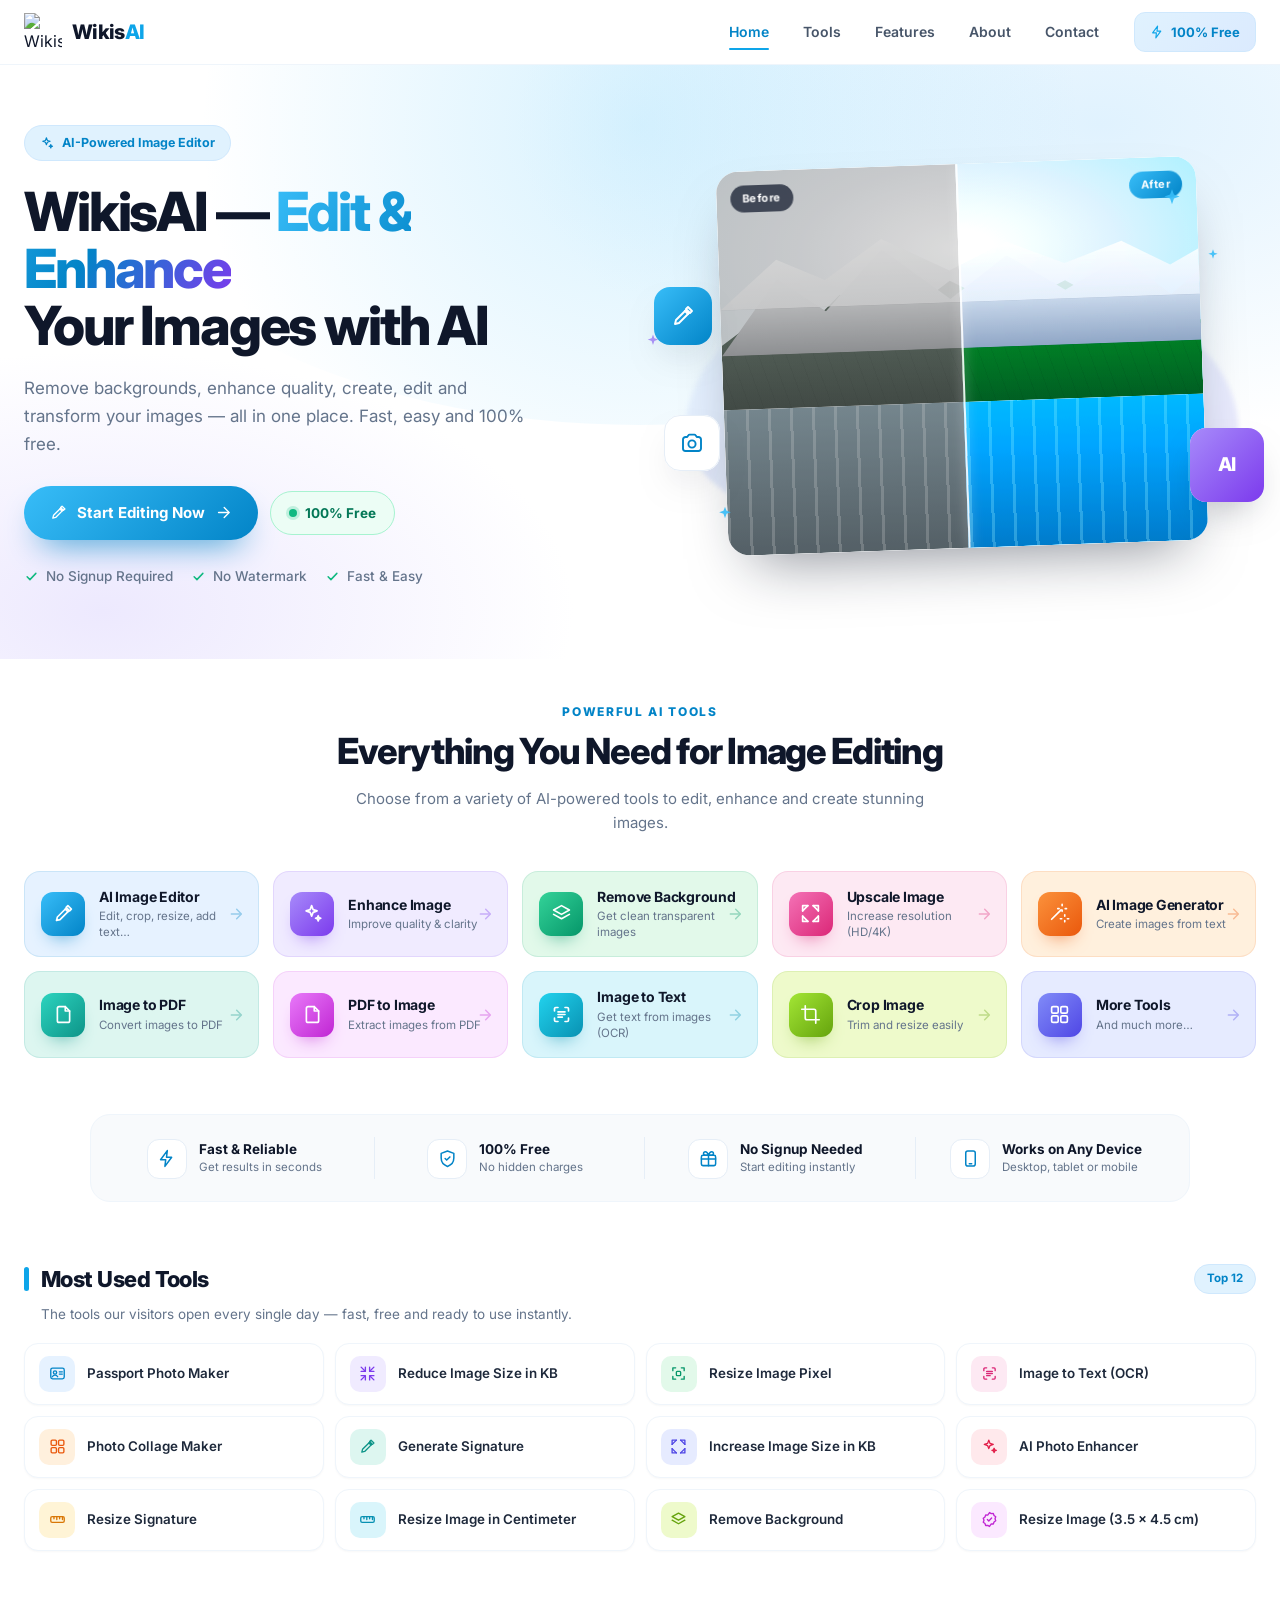
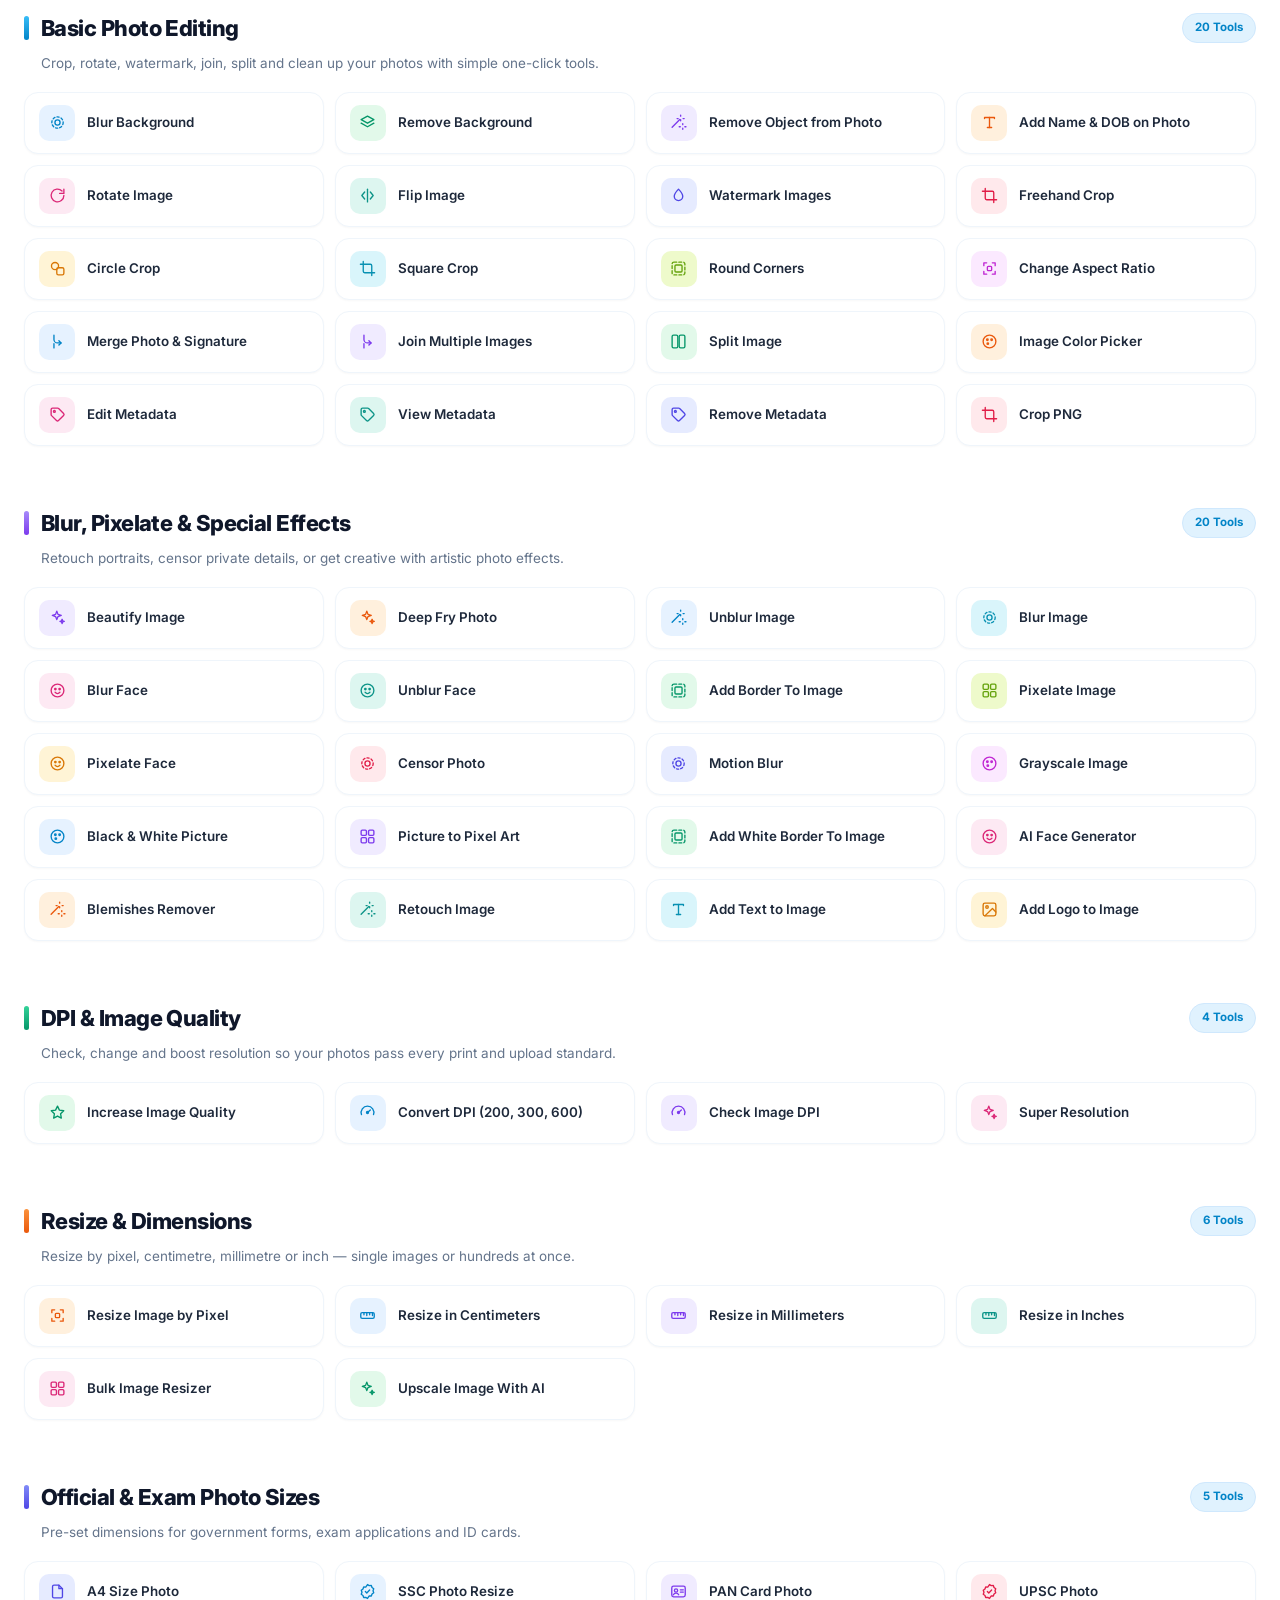
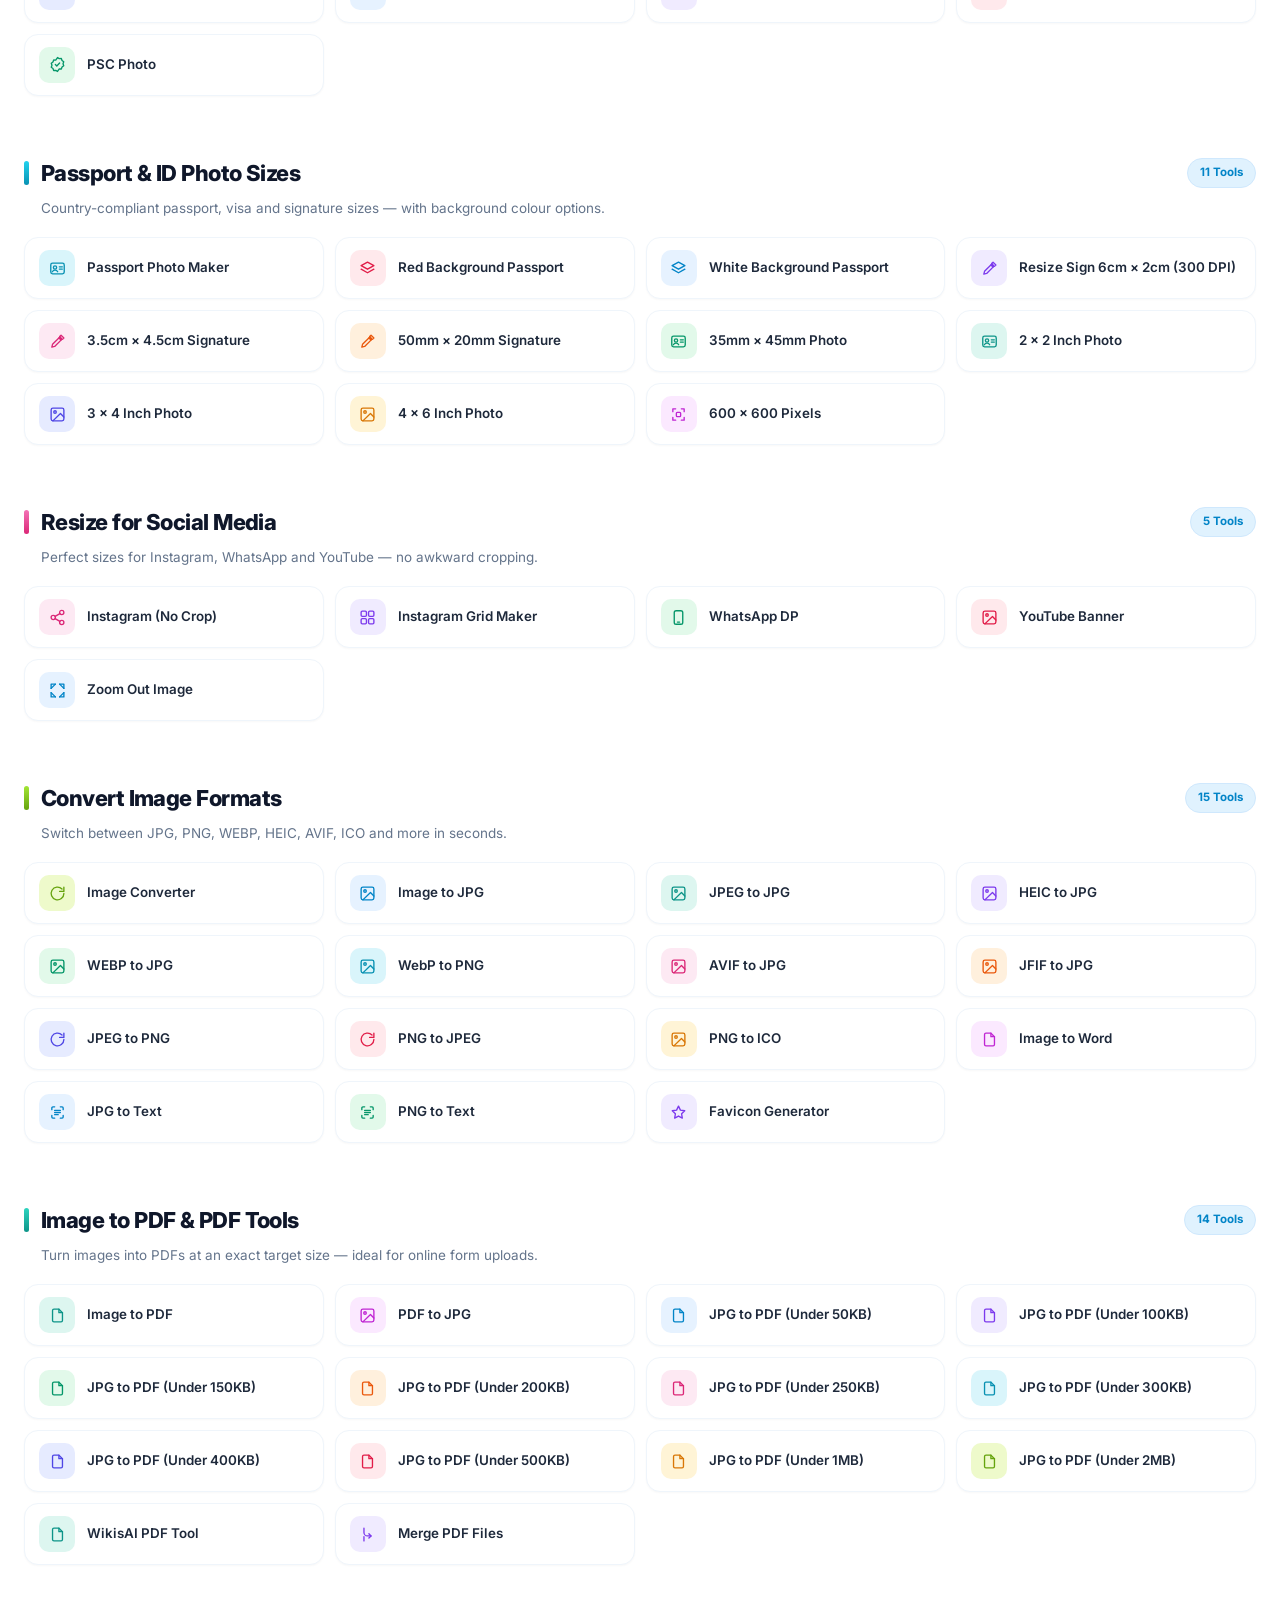
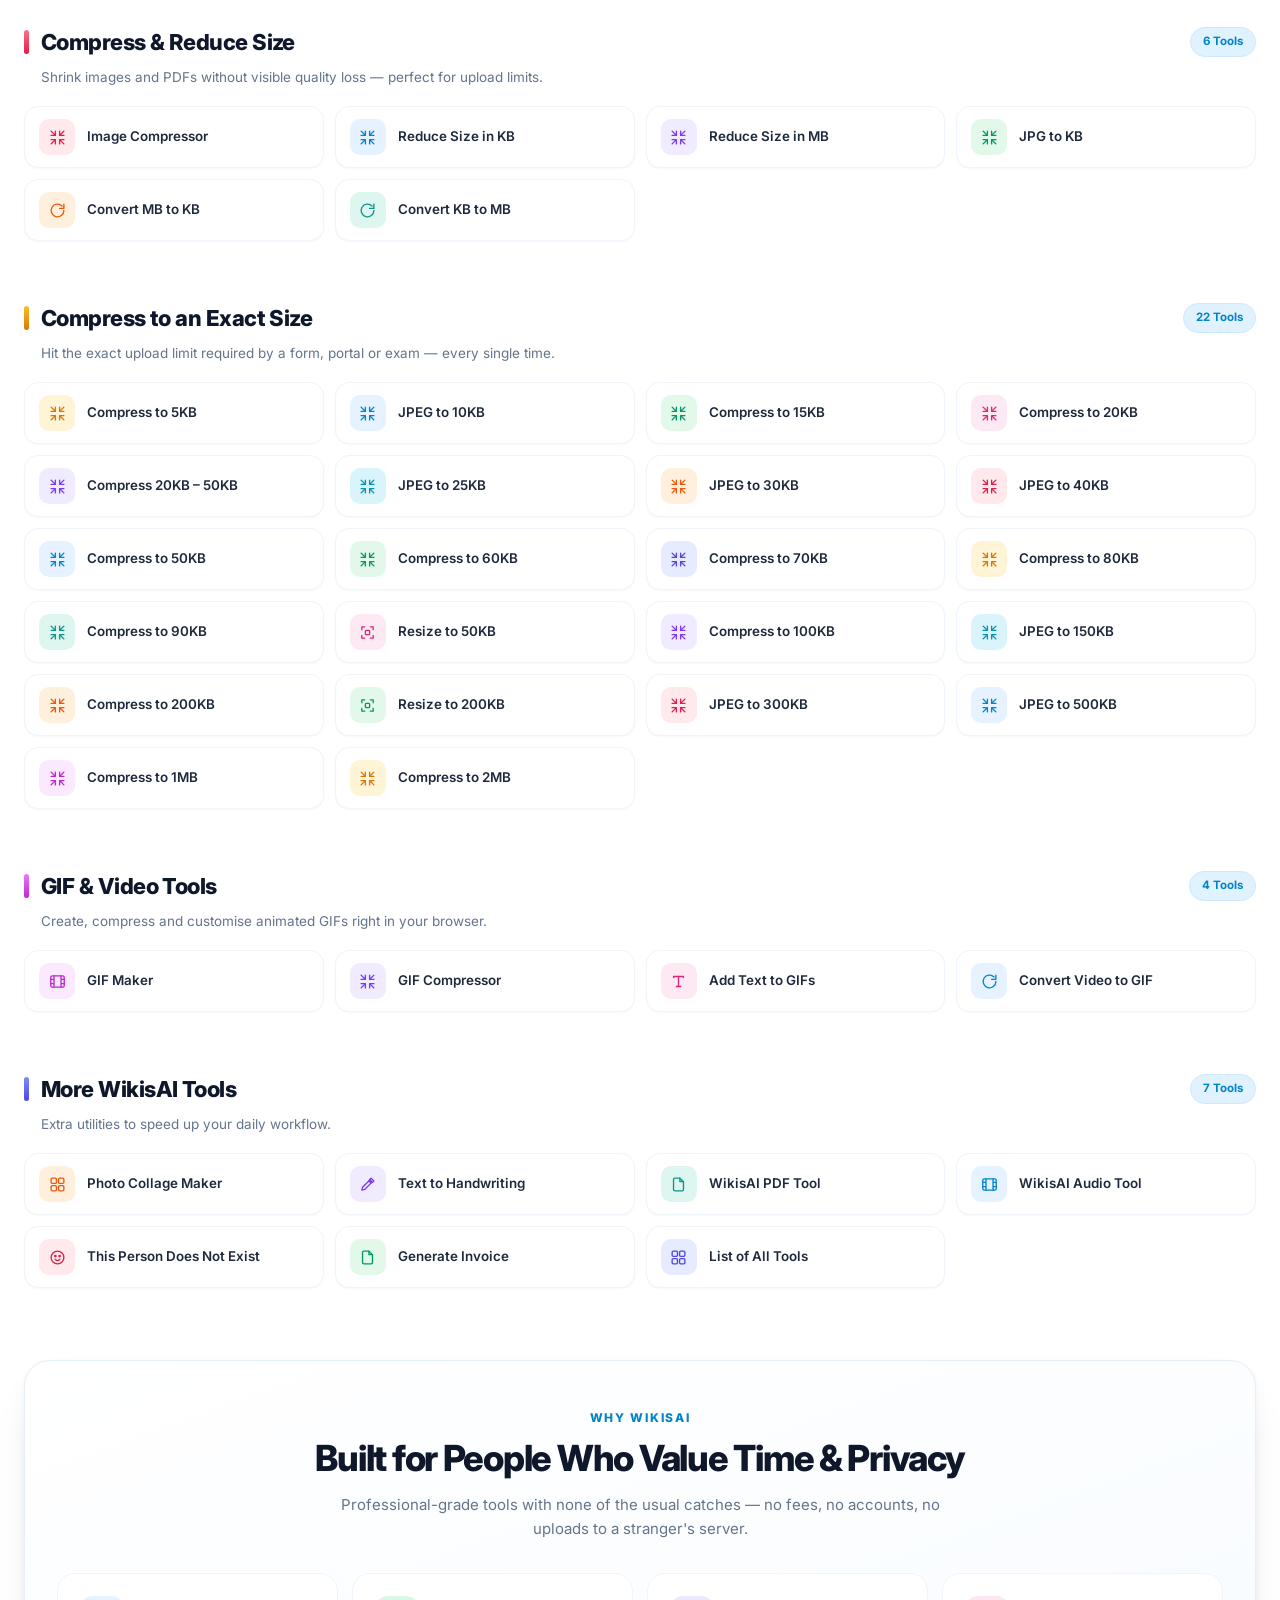
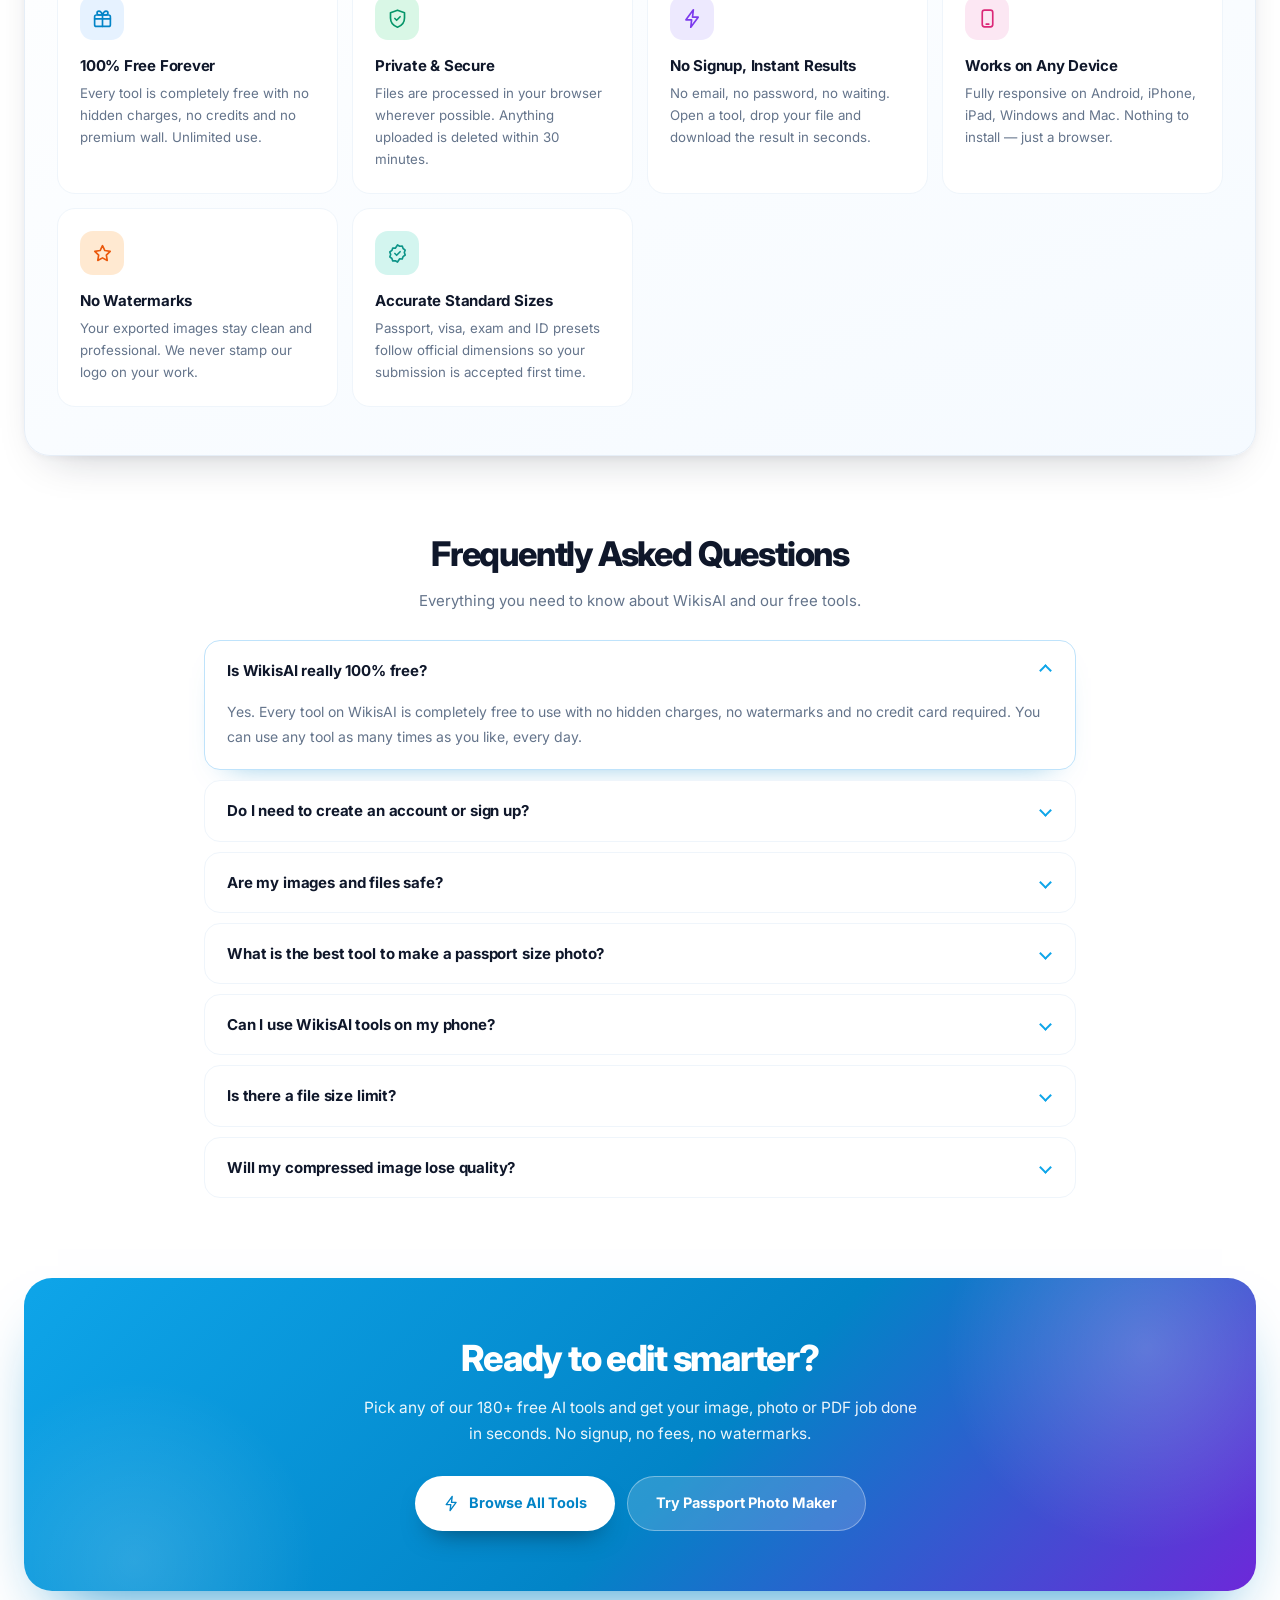
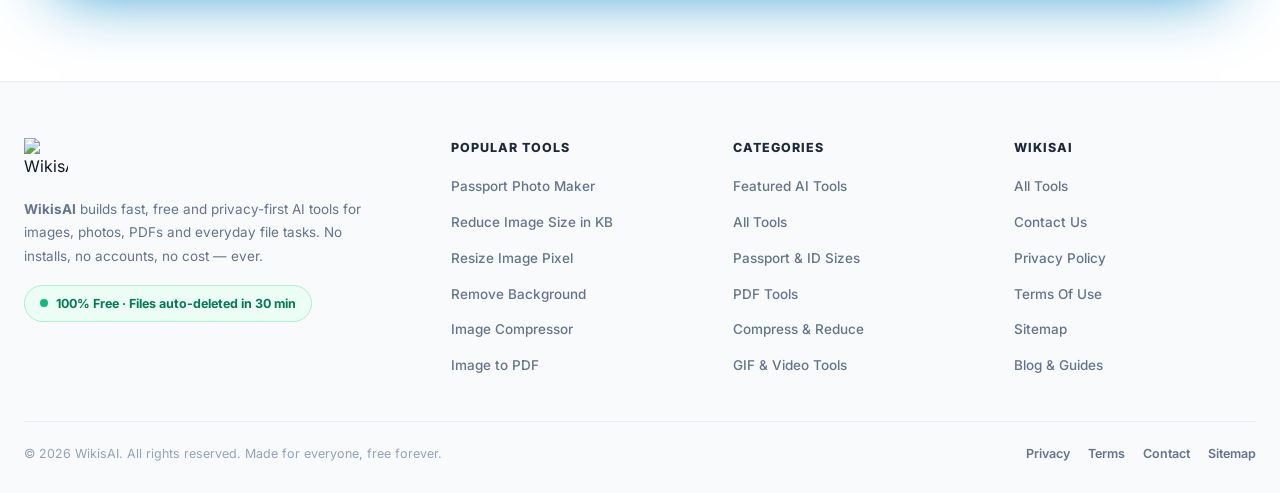
==== index.html @ 53073330 "Update index.html" ====
<!DOCTYPE html>
<html lang="en">
<head>
<meta charset="UTF-8">
<meta name="viewport" content="width=device-width, initial-scale=1.0, maximum-scale=5">
<meta http-equiv="X-UA-Compatible" content="IE=edge">
    <script async src="https://www.googletagmanager.com/gtag/js?id=G-HY0QPVB05Q"></script>
  <script>
    window.dataLayer = window.dataLayer || [];
    function gtag() { dataLayer.push(arguments); }
    gtag('js', new Date());
    gtag('config', 'G-HY0QPVB05Q');
  </script>

<title>WikisAI – Free Online AI Image, Photo &amp; PDF Tools</title>
<meta name="description" content="WikisAI offers 180+ free AI-powered online tools — remove backgrounds, enhance photos, make passport photos, compress images, convert formats &amp; edit PDFs. No signup, no watermark, 100% free.">
<meta name="keywords" content="free image tools, ai image editor, passport photo maker, remove background, compress image, enhance image, upscale image, image to pdf, pdf to image, wikisai">
<meta name="robots" content="index, follow, max-image-preview:large, max-snippet:-1, max-video-preview:-1">
<meta name="author" content="WikisAI">
<meta name="theme-color" content="#0ea5e9">
<meta name="format-detection" content="telephone=no">

<link rel="canonical" href="https://wikisai.com/">

<meta property="og:type" content="website">
<meta property="og:site_name" content="WikisAI">
<meta property="og:title" content="WikisAI – Free Online AI Image, Photo &amp; PDF Tools">
<meta property="og:description" content="180+ free AI-powered tools for images, photos and PDFs. Remove backgrounds, enhance quality, make passport photos and much more.">
<meta property="og:url" content="https://wikisai.com/">
<meta property="og:image" content="https://wikisai.com/logo.png">
<meta property="og:locale" content="en_US">

<meta name="twitter:card" content="summary_large_image">
<meta name="twitter:title" content="WikisAI – Free Online AI Image, Photo &amp; PDF Tools">
<meta name="twitter:description" content="180+ free AI-powered tools for images, photos and PDFs. 100% free, no signup, private by design.">
<meta name="twitter:image" content="https://wikisai.com/logo.png">

<link rel="icon" type="image/png" href="logo.png">
<link rel="apple-touch-icon" href="logo.png">

<link rel="preconnect" href="https://fonts.googleapis.com">
<link rel="preconnect" href="https://fonts.gstatic.com" crossorigin>
<link href="https://fonts.googleapis.com/css2?family=Inter:wght@400;500;600;700;800;900&display=swap" rel="stylesheet">

<script type="application/ld+json">
{
  "@context": "https://schema.org",
  "@graph": [
    {
      "@type": "WebSite",
      "@id": "https://wikisai.com/#website",
      "url": "https://wikisai.com/",
      "name": "WikisAI",
      "description": "Free AI-powered online image, photo and PDF tools.",
      "inLanguage": "en",
      "publisher": { "@id": "https://wikisai.com/#organization" },
      "potentialAction": {
        "@type": "SearchAction",
        "target": { "@type": "EntryPoint", "urlTemplate": "https://wikisai.com/search?q={search_term_string}" },
        "query-input": "required name=search_term_string"
      }
    },
    {
      "@type": "Organization",
      "@id": "https://wikisai.com/#organization",
      "name": "WikisAI",
      "url": "https://wikisai.com/",
      "logo": { "@type": "ImageObject", "url": "https://wikisai.com/logo.png", "width": 512, "height": 512 },
      "description": "WikisAI builds free browser-based AI tools for images, photos and PDFs."
    },
    {
      "@type": "FAQPage",
      "@id": "https://wikisai.com/#faq",
      "mainEntity": [
        { "@type": "Question", "name": "Is WikisAI really 100% free?",
          "acceptedAnswer": { "@type": "Answer", "text": "Yes. Every tool on WikisAI is completely free with no hidden charges, no watermarks and no credit card required." } },
        { "@type": "Question", "name": "Do I need to create an account?",
          "acceptedAnswer": { "@type": "Answer", "text": "No. WikisAI requires no registration, no email and no login. Just open a tool, upload your file and download." } },
        { "@type": "Question", "name": "Are my images and files safe?",
          "acceptedAnswer": { "@type": "Answer", "text": "Yes. Most tools process your files inside your browser, so images never leave your device. Uploaded files are auto-deleted within 30 minutes." } },
        { "@type": "Question", "name": "What is the best tool to make a passport size photo?",
          "acceptedAnswer": { "@type": "Answer", "text": "Use the WikisAI Passport Photo Maker. It supports 3.5 x 4.5 cm, 2 x 2 inch, 5 x 7 cm and custom sizes with background removal and print sheets." } },
        { "@type": "Question", "name": "Can I use WikisAI on my phone?",
          "acceptedAnswer": { "@type": "Answer", "text": "Yes. WikisAI works on Android phones, iPhones, tablets, laptops and desktops in any modern browser." } },
        { "@type": "Question", "name": "Is there a file size limit?",
          "acceptedAnswer": { "@type": "Answer", "text": "Most tools accept images up to 25 MB per file. Bulk tools support larger files. No daily usage limit." } }
      ]
    }
  ]
}
</script>

<style>
/* ============================================================
   RESET & TOKENS
   ============================================================ */
*,*::before,*::after{box-sizing:border-box}
html{-webkit-text-size-adjust:100%;scroll-behavior:smooth}
body{
  margin:0;
  font-family:'Inter',system-ui,-apple-system,'Segoe UI',Roboto,Helvetica,Arial,sans-serif;
  color:#0f172a;
  line-height:1.55;
  -webkit-font-smoothing:antialiased;
  background:#ffffff;
  min-height:100vh;
}
:root{
  --ink:#0f172a;
  --ink-2:#1e293b;
  --muted:#64748b;
  --muted-2:#94a3b8;
  --line:#e6eef7;
  --line-2:#eff5fb;
  --brand:#0ea5e9;
  --brand-2:#0284c7;
  --brand-soft:#e0f2fe;
  --r:18px;
  --r-sm:14px;
  --shadow-sm:0 1px 2px rgba(15,23,42,.05), 0 4px 12px -6px rgba(15,23,42,.10);
  --shadow:0 2px 6px rgba(15,23,42,.04), 0 20px 44px -26px rgba(15,23,42,.30);
  --shadow-lg:0 24px 60px -28px rgba(14,165,233,.42);
}
h1,h2,h3,h4,p{margin:0}
img{max-width:100%;display:block}
a{color:inherit}
button{font:inherit;color:inherit}
.ic{width:18px;height:18px;fill:none;stroke:currentColor;stroke-width:1.9;stroke-linecap:round;stroke-linejoin:round;display:block}
.sr{position:absolute;width:1px;height:1px;overflow:hidden;clip:rect(0 0 0 0);white-space:nowrap}
.is-hidden{display:none !important}

/* ============================================================
   COLOR SYSTEM  (each category uses its own accent)
   ============================================================ */
:root{
  --c-blue-bg:#e6f2ff;      --c-blue-fg:#0284c7;    --c-blue-solid:linear-gradient(135deg,#38bdf8,#0284c7);
  --c-purple-bg:#ede9fe;    --c-purple-fg:#7c3aed;  --c-purple-solid:linear-gradient(135deg,#a78bfa,#7c3aed);
  --c-green-bg:#d9f7e6;     --c-green-fg:#059669;   --c-green-solid:linear-gradient(135deg,#34d399,#059669);
  --c-pink-bg:#fce7f3;      --c-pink-fg:#db2777;    --c-pink-solid:linear-gradient(135deg,#f472b6,#db2777);
  --c-orange-bg:#ffe9d1;    --c-orange-fg:#ea580c;  --c-orange-solid:linear-gradient(135deg,#fb923c,#ea580c);
  --c-teal-bg:#d3f5ef;      --c-teal-fg:#0d9488;    --c-teal-solid:linear-gradient(135deg,#2dd4bf,#0d9488);
  --c-indigo-bg:#e0e7ff;    --c-indigo-fg:#4f46e5;  --c-indigo-solid:linear-gradient(135deg,#818cf8,#4f46e5);
  --c-rose-bg:#ffe4e6;      --c-rose-fg:#e11d48;    --c-rose-solid:linear-gradient(135deg,#fb7185,#e11d48);
  --c-amber-bg:#fef3c7;     --c-amber-fg:#d97706;   --c-amber-solid:linear-gradient(135deg,#fbbf24,#d97706);
  --c-cyan-bg:#cffafe;      --c-cyan-fg:#0891b2;    --c-cyan-solid:linear-gradient(135deg,#22d3ee,#0891b2);
  --c-lime-bg:#ecfccb;      --c-lime-fg:#65a30d;    --c-lime-solid:linear-gradient(135deg,#a3e635,#65a30d);
  --c-fuchsia-bg:#fae8ff;   --c-fuchsia-fg:#c026d3; --c-fuchsia-solid:linear-gradient(135deg,#e879f9,#c026d3);
}

/* ============================================================
   HEADER
   ============================================================ */
.hdr{
  position:sticky;top:0;z-index:90;
  background:rgba(255,255,255,.82);
  -webkit-backdrop-filter:saturate(180%) blur(16px);
  backdrop-filter:saturate(180%) blur(16px);
  border-bottom:1px solid var(--line-2);
}
.hdr-in{
  max-width:1280px;margin:0 auto;padding:12px 24px;
  display:flex;align-items:center;gap:20px;
}
.logo{display:flex;align-items:center;gap:10px;text-decoration:none;flex:none}
.logo img{height:38px;width:auto}
.logo-txt b{font-size:20px;font-weight:800;letter-spacing:-.035em;color:var(--ink)}
.logo-txt b em{font-style:normal;color:var(--brand)}

.nav{display:flex;align-items:center;gap:4px;margin-left:auto}
.nav a{
  text-decoration:none;font-size:14px;font-weight:600;color:#475569;
  padding:9px 15px;border-radius:10px;transition:.16s;white-space:nowrap;
}
.nav a:hover{color:var(--brand-2)}
.nav a.active{color:var(--brand-2);position:relative}
.nav a.active::after{
  content:'';position:absolute;left:15px;right:15px;bottom:2px;height:2px;
  border-radius:2px;background:var(--brand);
}
.free-badge{
  display:inline-flex;align-items:center;gap:7px;flex:none;
  background:linear-gradient(135deg,#e0f2fe,#dbeafe);color:var(--brand-2);
  padding:9px 15px;border-radius:11px;font-size:13px;font-weight:700;
  border:1px solid #cfe8fd;
}
.free-badge .ic{width:14px;height:14px;color:var(--brand)}
.burger{
  display:none;width:40px;height:40px;border-radius:11px;border:1px solid var(--line);
  background:#fff;cursor:pointer;align-items:center;justify-content:center;flex:none;
}
.burger span{display:block;width:17px;height:2px;background:var(--ink-2);border-radius:2px;position:relative}
.burger span::before,.burger span::after{content:'';position:absolute;left:0;width:17px;height:2px;background:var(--ink-2);border-radius:2px}
.burger span::before{top:-5.5px}
.burger span::after{top:5.5px}

@media(max-width:960px){
  .nav{
    position:fixed;inset:64px 0 auto 0;background:#fff;flex-direction:column;
    align-items:stretch;padding:14px;gap:2px;border-bottom:1px solid var(--line);
    box-shadow:0 24px 48px -28px rgba(15,23,42,.4);display:none;
  }
  .nav.open{display:flex}
  .nav a{padding:13px 14px;font-size:15px}
  .nav a.active::after{display:none}
  .burger{display:flex;margin-left:auto}
  .free-badge{display:none}
}

/* ============================================================
   HERO
   ============================================================ */
.hero{
  position:relative;overflow:hidden;
  padding:60px 24px 72px;
  background:
    radial-gradient(900px 480px at 86% 10%, #e0f2fe 0%, rgba(224,242,254,0) 65%),
    radial-gradient(760px 420px at 8% 92%, #ede9fe 0%, rgba(237,233,254,0) 62%),
    #ffffff;
}
.hero::before{
  content:'';position:absolute;top:-240px;left:50%;transform:translateX(-50%);
  width:1100px;height:600px;border-radius:50%;
  background:radial-gradient(circle, rgba(125,211,252,.30), rgba(125,211,252,0) 70%);
  pointer-events:none;
}
.hero-in{
  position:relative;max-width:1280px;margin:0 auto;
  display:grid;grid-template-columns:minmax(0,1fr) minmax(0,1fr);
  gap:56px;align-items:center;
}
@media(max-width:920px){
  .hero{padding:44px 20px 56px}
  .hero-in{grid-template-columns:1fr;gap:44px}
  .hero-art{order:-1;max-width:460px;margin:0 auto}
}

.pill{
  display:inline-flex;align-items:center;gap:8px;
  background:var(--brand-soft);border:1px solid #cfe8fd;color:var(--brand-2);
  padding:7px 15px;border-radius:999px;font-size:12.5px;font-weight:700;
  margin-bottom:22px;
}
.pill .ic{width:14px;height:14px}

.hero h1{
  font-size:clamp(34px,4.6vw,54px);line-height:1.06;letter-spacing:-.04em;font-weight:800;
  color:var(--ink);
}
.hero h1 .grad{
  background:linear-gradient(120deg,#38bdf8 0%,#0284c7 55%,#7c3aed 100%);
  -webkit-background-clip:text;background-clip:text;color:transparent;
}
.hero p.lead{
  margin:20px 0 0;max-width:520px;font-size:clamp(15px,1.5vw,17px);
  color:var(--muted);line-height:1.65;
}
.hero-cta{display:flex;flex-wrap:wrap;gap:12px;align-items:center;margin-top:28px}
.btn-primary{
  display:inline-flex;align-items:center;gap:10px;text-decoration:none;
  background:linear-gradient(135deg,#38bdf8,#0284c7);color:#fff;
  padding:15px 26px;border-radius:999px;font-size:15px;font-weight:700;
  box-shadow:0 16px 34px -16px rgba(2,132,199,1);transition:.2s;
}
.btn-primary:hover{transform:translateY(-2px);filter:brightness(1.06)}
.btn-primary .ic{width:17px;height:17px}
.free-pill{
  display:inline-flex;align-items:center;gap:8px;
  background:#ecfdf5;border:1px solid #a7f3d0;color:#047857;
  padding:11px 18px;border-radius:999px;font-size:13.5px;font-weight:700;
}
.free-pill .dot{width:8px;height:8px;border-radius:50%;background:#10b981;box-shadow:0 0 0 3px rgba(16,185,129,.2)}

.checks{display:flex;flex-wrap:wrap;gap:18px;margin-top:26px}
.checks span{display:inline-flex;align-items:center;gap:7px;font-size:13.5px;color:var(--muted);font-weight:500}
.checks span .ic{width:15px;height:15px;color:#10b981;stroke-width:2.4}

/* ---------- hero art ---------- */
.hero-art{position:relative;display:flex;justify-content:center;align-items:center;min-height:380px}
.hero-art::before{
  content:'';position:absolute;inset:auto 0 0 0;width:100%;height:76%;
  border-radius:50% 50% 40% 40%/60% 60% 40% 40%;
  background:linear-gradient(160deg,#e0f2fe,#ede9fe);
  filter:blur(2px);z-index:0;transform:scale(.94);
}
.ba-card{
  position:relative;z-index:2;
  width:100%;max-width:480px;aspect-ratio:5/4;
  border-radius:22px;overflow:hidden;
  box-shadow:0 30px 60px -26px rgba(15,23,42,.5), 0 0 0 1px rgba(255,255,255,.7) inset;
  transform:rotate(-2deg);
  background:#fff;
}
.ba-half{position:absolute;top:0;bottom:0;width:50%;overflow:hidden}
.ba-half.left{left:0}
.ba-half.right{right:0}
.ba-img{position:absolute;top:0;height:100%;width:200%}
.ba-half.left  .ba-img{left:0;filter:grayscale(.85) brightness(.9) contrast(.9)}
.ba-half.right .ba-img{right:0;filter:saturate(1.4) contrast(1.08)}
.ba-divider{
  position:absolute;top:0;bottom:0;left:50%;width:2px;
  background:rgba(255,255,255,.9);z-index:3;
  box-shadow:0 0 12px rgba(255,255,255,.7);
}
.ba-tag{
  position:absolute;top:14px;z-index:4;
  background:rgba(15,23,42,.72);color:#fff;
  padding:5px 12px;border-radius:999px;
  font-size:11px;font-weight:700;letter-spacing:.04em;
  -webkit-backdrop-filter:blur(6px);backdrop-filter:blur(6px);
}
.ba-tag.before{left:14px}
.ba-tag.after{right:14px;background:linear-gradient(135deg,#38bdf8,#0284c7)}

/* painted landscape inside the mockup */
.ba-scene{
  position:absolute;inset:0;
  background:
    radial-gradient(60% 40% at 50% 22%, #ffffff 0%, #dbeafe 55%, #bae6fd 100%),
    linear-gradient(180deg,#bae6fd 0%,#7dd3fc 32%,#0369a1 33%,#0c4a6e 34%,#0c4a6e 55%,#075985 56%,#0ea5e9 100%);
}
.ba-scene::before{
  content:'';position:absolute;left:0;right:0;bottom:38%;height:44%;
  background:
    linear-gradient(180deg,transparent 0%, transparent 55%, #0f172a22 100%),
    repeating-linear-gradient(72deg, transparent 0 12px, rgba(0,0,0,.045) 12px 13px),
    linear-gradient(180deg,#166534 0%,#15803d 55%,#166534 100%);
  clip-path:polygon(0 62%, 8% 46%, 16% 58%, 25% 34%, 36% 52%, 48% 28%, 60% 46%, 72% 30%, 84% 50%, 92% 38%, 100% 56%, 100% 100%, 0 100%);
}
.ba-scene::after{
  content:'';position:absolute;left:0;right:0;bottom:0;height:38%;
  background:
    repeating-linear-gradient(90deg, rgba(255,255,255,.24) 0 3px, transparent 3px 22px),
    linear-gradient(180deg,#0ea5e9 0%,#0369a1 100%);
  opacity:.9;
  -webkit-mask-image:linear-gradient(180deg,#000 0%, #000 100%);
          mask-image:linear-gradient(180deg,#000 0%, #000 100%);
}
.ba-mountain{
  position:absolute;left:0;right:0;top:14%;height:34%;
  background:linear-gradient(180deg,#f8fafc 0%,#cbd5e1 60%,#94a3b8 100%);
  clip-path:polygon(0 100%, 12% 42%, 22% 68%, 34% 22%, 48% 62%, 60% 30%, 72% 58%, 84% 34%, 94% 64%, 100% 46%, 100% 100%);
  filter:drop-shadow(0 4px 8px rgba(15,23,42,.15));
}
.ba-mountain.snow{
  top:14%;height:22%;
  background:linear-gradient(180deg,#ffffff 0%,#e2e8f0 100%);
  clip-path:polygon(0 100%, 12% 42%, 22% 68%, 34% 22%, 48% 62%, 60% 30%, 72% 58%, 84% 34%, 94% 64%, 100% 46%, 100% 100%);
  opacity:.9;
}

/* floating icons */
.float{
  position:absolute;z-index:5;
  background:#fff;border-radius:16px;
  box-shadow:0 18px 40px -20px rgba(15,23,42,.55);
  display:grid;place-items:center;
}
.float i{display:grid;place-items:center;width:100%;height:100%;border-radius:inherit;font-style:normal}
.float.pen{left:-14px;top:32%;width:58px;height:58px}
.float.pen i{background:linear-gradient(135deg,#38bdf8,#0284c7);color:#fff}
.float.cam{left:-4px;bottom:20%;width:56px;height:56px}
.float.cam i{background:#fff;color:var(--brand-2);border:1px solid var(--line)}
.float.ai{right:-8px;bottom:12%;width:74px;height:74px}
.float.ai i{background:linear-gradient(135deg,#a78bfa,#7c3aed);color:#fff;font-weight:800;font-size:19px;letter-spacing:-.02em}
.float .ic{width:24px;height:24px}
.spark{position:absolute;color:#38bdf8;z-index:4;opacity:.9}
.spark.s1{top:6%;right:12%;width:26px;height:26px}
.spark.s2{top:22%;right:6%;width:16px;height:16px}
.spark.s3{bottom:6%;left:8%;width:20px;height:20px}
.spark.s4{top:44%;left:-24px;width:18px;height:18px;color:#a78bfa}
@media(max-width:520px){
  .float.pen,.float.cam{left:-6px}
  .float.ai{right:-4px}
}

/* ============================================================
   SECTION BASICS
   ============================================================ */
.section{max-width:1280px;margin:0 auto;padding:60px 24px 0}
.section.tight{padding-top:44px}
.sec-eyebrow{
  text-align:center;font-size:12px;font-weight:800;letter-spacing:.14em;
  text-transform:uppercase;color:var(--brand-2);margin-bottom:10px;
}
.sec-title{
  text-align:center;font-size:clamp(24px,3.4vw,36px);font-weight:800;
  letter-spacing:-.035em;color:var(--ink);line-height:1.15;
}
.sec-sub{
  text-align:center;color:var(--muted);font-size:15px;line-height:1.6;
  margin:14px auto 0;max-width:620px;
}
.sec-head-lite{display:flex;align-items:center;gap:12px;margin-bottom:18px;flex-wrap:wrap}
.sec-head-lite .bar{width:5px;height:24px;border-radius:99px;flex:none;background:var(--brand)}
.sec-head-lite h2{font-size:clamp(18px,2.2vw,22px);letter-spacing:-.025em;font-weight:800;color:var(--ink)}
.sec-head-lite .count{
  margin-left:auto;font-size:11.5px;font-weight:700;color:var(--brand-2);
  background:var(--brand-soft);padding:5px 12px;border-radius:999px;border:1px solid #cfe8fd;
}
.sec-head-lite + .sec-hint{font-size:13.5px;color:var(--muted);margin:-10px 0 18px 17px;max-width:720px}

/* ============================================================
   FEATURED TOOL CARDS  (the coloured grid from the screenshot)
   ============================================================ */
.feat-grid{
  display:grid;grid-template-columns:repeat(5,1fr);gap:14px;margin-top:36px;
}
@media(max-width:1120px){.feat-grid{grid-template-columns:repeat(4,1fr)}}
@media(max-width:880px){.feat-grid{grid-template-columns:repeat(3,1fr)}}
@media(max-width:640px){.feat-grid{grid-template-columns:repeat(2,1fr);gap:10px}}
@media(max-width:400px){.feat-grid{grid-template-columns:1fr}}

.fcard{
  position:relative;display:flex;align-items:center;gap:14px;
  padding:16px 16px;border-radius:16px;text-decoration:none;
  background:var(--fb);border:1px solid color-mix(in srgb, var(--ff) 12%, transparent);
  transition:.2s cubic-bezier(.2,.8,.3,1);overflow:hidden;
}
.fcard:hover{transform:translateY(-3px);box-shadow:0 20px 40px -24px color-mix(in srgb, var(--ff) 65%, transparent)}
.fcard .fi{
  width:44px;height:44px;border-radius:12px;flex:none;
  display:grid;place-items:center;color:#fff;
  background:var(--fs);box-shadow:0 10px 20px -12px var(--ff);
}
.fcard .fi .ic{width:21px;height:21px}
.fcard b{display:block;font-size:14px;font-weight:700;letter-spacing:-.015em;color:var(--ink);line-height:1.25}
.fcard small{display:block;font-size:11.5px;color:var(--muted);margin-top:3px;line-height:1.4}
.fcard .arw{
  position:absolute;right:14px;top:50%;transform:translateY(-50%);
  color:var(--ff);opacity:.35;transition:.2s;
}
.fcard:hover .arw{opacity:1;transform:translateY(-50%) translateX(2px)}
.fcard .arw .ic{width:16px;height:16px;stroke-width:2.2}
@media(max-width:640px){.fcard{padding:14px}.fcard .fi{width:40px;height:40px}.fcard b{font-size:13px}.fcard small{font-size:11px}}

/* theme modifiers */
.t-blue   {--fb:#e6f2ff;--ff:#0284c7;--fs:linear-gradient(135deg,#38bdf8,#0284c7)}
.t-purple {--fb:#f0ebff;--ff:#7c3aed;--fs:linear-gradient(135deg,#a78bfa,#7c3aed)}
.t-green  {--fb:#e2f9ea;--ff:#059669;--fs:linear-gradient(135deg,#34d399,#059669)}
.t-pink   {--fb:#fde9f3;--ff:#db2777;--fs:linear-gradient(135deg,#f472b6,#db2777)}
.t-orange {--fb:#fff0dd;--ff:#ea580c;--fs:linear-gradient(135deg,#fb923c,#ea580c)}
.t-teal   {--fb:#ddf6f0;--ff:#0d9488;--fs:linear-gradient(135deg,#2dd4bf,#0d9488)}
.t-indigo {--fb:#e6ebff;--ff:#4f46e5;--fs:linear-gradient(135deg,#818cf8,#4f46e5)}
.t-rose   {--fb:#ffe9ec;--ff:#e11d48;--fs:linear-gradient(135deg,#fb7185,#e11d48)}
.t-amber  {--fb:#fff4d6;--ff:#d97706;--fs:linear-gradient(135deg,#fbbf24,#d97706)}
.t-cyan   {--fb:#d9f5fb;--ff:#0891b2;--fs:linear-gradient(135deg,#22d3ee,#0891b2)}
.t-lime   {--fb:#eefacb;--ff:#65a30d;--fs:linear-gradient(135deg,#a3e635,#65a30d)}
.t-fuchsia{--fb:#fbe9ff;--ff:#c026d3;--fs:linear-gradient(135deg,#e879f9,#c026d3)}

/* ============================================================
   TRUST BAR  (under featured tools)
   ============================================================ */
.trust-bar{
  max-width:1100px;margin:56px auto 0;
  display:grid;grid-template-columns:repeat(4,1fr);gap:8px;
  background:#f8fafc;border:1px solid var(--line-2);border-radius:20px;
  padding:22px 12px;
}
@media(max-width:740px){.trust-bar{grid-template-columns:repeat(2,1fr);gap:18px;padding:22px 16px}}
.trust-bar .tb{
  display:flex;align-items:center;justify-content:center;gap:12px;padding:0 8px;
}
.trust-bar .tb + .tb{border-left:1px solid var(--line)}
@media(max-width:740px){.trust-bar .tb:nth-child(3){border-left:0}}
@media(max-width:740px){.trust-bar .tb:nth-child(odd){border-left:0}}
.trust-bar .tb .tbi{
  width:40px;height:40px;border-radius:12px;flex:none;
  background:#fff;border:1px solid var(--line);
  display:grid;place-items:center;color:var(--brand-2);
}
.trust-bar .tb .tbi .ic{width:19px;height:19px}
.trust-bar .tb b{display:block;font-size:13.5px;font-weight:700;color:var(--ink);line-height:1.25}
.trust-bar .tb span{display:block;font-size:11.5px;color:var(--muted);margin-top:2px}

/* ============================================================
   CATEGORY TOOL GRID
   ============================================================ */
.cat-grid{
  display:grid;grid-template-columns:repeat(auto-fill,minmax(238px,1fr));gap:11px;
}
.tool{
  display:flex;align-items:center;gap:12px;
  padding:12px 14px;border-radius:14px;background:#fff;
  border:1px solid var(--line-2);text-decoration:none;
  font-size:13.4px;font-weight:600;color:var(--ink-2);line-height:1.3;
  transition:.18s cubic-bezier(.2,.8,.3,1);
  box-shadow:0 1px 2px rgba(15,23,42,.03);
}
.tool:hover{
  transform:translateY(-2px);
  border-color:color-mix(in srgb, var(--ff) 35%, transparent);
  box-shadow:0 14px 28px -20px color-mix(in srgb, var(--ff) 65%, transparent);
}
.tool .ti{
  width:36px;height:36px;border-radius:10px;flex:none;
  display:grid;place-items:center;
  background:var(--fb);color:var(--ff);
  transition:.18s;
}
.tool:hover .ti{background:var(--fs);color:#fff}
.tool .ti .ic{width:17px;height:17px}
.tool .tx{display:block;min-width:0}

/* ============================================================
   WHY / BENEFITS
   ============================================================ */
.why{margin-top:72px;padding:0 24px}
.why-in{
  max-width:1280px;margin:0 auto;
  background:linear-gradient(160deg,#ffffff 0%,#f5faff 100%);
  border:1px solid var(--line);border-radius:26px;
  padding:48px 32px;box-shadow:var(--shadow);
}
@media(max-width:640px){.why-in{padding:34px 20px;border-radius:20px}}
.why-grid{
  display:grid;grid-template-columns:repeat(auto-fit,minmax(230px,1fr));
  gap:14px;margin-top:32px;
}
.why-card{
  background:#fff;border:1px solid var(--line-2);border-radius:18px;padding:22px;
  transition:.2s;
}
.why-card:hover{transform:translateY(-3px);box-shadow:var(--shadow);border-color:#cfe8fd}
.why-card .wi{
  width:44px;height:44px;border-radius:13px;
  display:grid;place-items:center;margin-bottom:14px;
  background:var(--fb,#e0f2fe);color:var(--ff,#0284c7);
}
.why-card .wi .ic{width:21px;height:21px}
.why-card b{display:block;font-size:15px;font-weight:700;color:var(--ink);margin-bottom:6px;letter-spacing:-.015em}
.why-card p{font-size:13.3px;color:var(--muted);line-height:1.65}

/* ============================================================
   FAQ
   ============================================================ */
.faq{max-width:920px;margin:72px auto 0;padding:0 24px}
.faq h2{
  font-size:clamp(24px,3.4vw,34px);text-align:center;font-weight:800;
  letter-spacing:-.035em;color:var(--ink);margin-bottom:8px;
}
.faq .faq-sub{text-align:center;color:var(--muted);font-size:15px;margin-bottom:28px}
.faq details{
  background:#fff;border:1px solid var(--line-2);border-radius:16px;
  margin-bottom:10px;overflow:hidden;transition:.18s;
}
.faq details[open]{border-color:#bfe3fb;box-shadow:0 14px 32px -24px rgba(2,132,199,.7)}
.faq summary{
  cursor:pointer;padding:18px 22px;font-size:15px;font-weight:700;color:var(--ink);
  list-style:none;display:flex;align-items:center;justify-content:space-between;gap:14px;
  letter-spacing:-.01em;
}
.faq summary::-webkit-details-marker{display:none}
.faq summary::after{
  content:'';width:9px;height:9px;flex:none;border-right:2px solid var(--brand);
  border-bottom:2px solid var(--brand);transform:rotate(45deg);transition:.2s;margin-right:3px;
}
.faq details[open] summary::after{transform:rotate(-135deg)}
.faq .ans{padding:0 22px 20px;font-size:14px;color:var(--muted);line-height:1.75}

/* ============================================================
   CTA
   ============================================================ */
.cta{margin-top:80px;padding:0 24px}
.cta-in{
  position:relative;overflow:hidden;text-align:center;max-width:1280px;margin:0 auto;
  background:linear-gradient(135deg,#0ea5e9 0%,#0284c7 55%,#6d28d9 100%);
  border-radius:28px;padding:60px 28px;color:#fff;
  box-shadow:0 32px 64px -34px rgba(2,132,199,.95);
}
@media(max-width:640px){.cta-in{padding:44px 22px;border-radius:22px}}
.cta-in::before{
  content:'';position:absolute;top:-140px;right:-100px;width:420px;height:420px;border-radius:50%;
  background:radial-gradient(circle,rgba(255,255,255,.20),rgba(255,255,255,0) 68%);
}
.cta-in::after{
  content:'';position:absolute;bottom:-160px;left:-80px;width:380px;height:380px;border-radius:50%;
  background:radial-gradient(circle,rgba(255,255,255,.14),rgba(255,255,255,0) 68%);
}
.cta-in h2{position:relative;font-size:clamp(24px,3.6vw,36px);letter-spacing:-.035em;font-weight:800;line-height:1.15}
.cta-in p{position:relative;margin:16px auto 0;max-width:560px;font-size:15.5px;color:rgba(255,255,255,.92);line-height:1.65}
.cta-btns{position:relative;display:flex;gap:12px;justify-content:center;flex-wrap:wrap;margin-top:30px}
.cta-btns a{
  text-decoration:none;padding:15px 28px;border-radius:999px;font-size:14.5px;font-weight:700;transition:.2s;
  display:inline-flex;align-items:center;gap:9px;
}
.cta-btns .w{background:#fff;color:#0284c7;box-shadow:0 14px 28px -16px rgba(0,0,0,.6)}
.cta-btns .w:hover{transform:translateY(-2px)}
.cta-btns .g{background:rgba(255,255,255,.16);color:#fff;border:1px solid rgba(255,255,255,.35)}
.cta-btns .g:hover{background:rgba(255,255,255,.26)}

/* ============================================================
   FOOTER
   ============================================================ */
footer{margin-top:90px;background:#f8fafc;border-top:1px solid var(--line);padding:56px 24px 0}
.f-in{max-width:1280px;margin:0 auto;display:grid;grid-template-columns:1.6fr 1fr 1fr 1fr;gap:40px}
@media(max-width:900px){.f-in{grid-template-columns:1fr 1fr;gap:30px}}
@media(max-width:520px){.f-in{grid-template-columns:1fr}}
.f-brand img{height:44px;margin-bottom:16px}
.f-brand p{font-size:13.5px;color:var(--muted);line-height:1.75;max-width:340px}
.f-badge{
  display:inline-flex;align-items:center;gap:8px;margin-top:16px;
  background:#ecfdf5;border:1px solid #a7f3d0;border-radius:999px;
  padding:8px 15px;font-size:12.5px;font-weight:700;color:#047857;
}
.f-badge .dot{width:8px;height:8px;border-radius:50%;background:#10b981}
.f-col h4{font-size:12.5px;font-weight:800;letter-spacing:.08em;text-transform:uppercase;color:var(--ink-2);margin-bottom:16px}
.f-col ul{list-style:none;margin:0;padding:0;display:flex;flex-direction:column;gap:11px}
.f-col a{text-decoration:none;font-size:13.5px;color:var(--muted);font-weight:500;transition:.15s}
.f-col a:hover{color:var(--brand-2)}
.f-bot{
  max-width:1280px;margin:44px auto 0;padding:22px 0 30px;
  border-top:1px solid var(--line);display:flex;justify-content:space-between;
  align-items:center;gap:16px;flex-wrap:wrap;
}
.f-bot p{font-size:12.5px;color:var(--muted-2)}
.f-legal{display:flex;gap:18px;flex-wrap:wrap}
.f-legal a{text-decoration:none;font-size:12.5px;color:var(--muted);font-weight:600}
.f-legal a:hover{color:var(--brand-2)}

/* ============================================================
   MISC
   ============================================================ */
.no-res{
  display:none;text-align:center;padding:56px 20px;color:var(--muted);
  font-size:15px;font-weight:600;
}
.no-res.show{display:block}
.to-top{
  position:fixed;right:22px;bottom:24px;z-index:70;
  width:48px;height:48px;border-radius:14px;cursor:pointer;
  background:#fff;color:var(--brand-2);display:grid;place-items:center;
  box-shadow:0 14px 32px -18px rgba(15,23,42,.6);border:1px solid var(--line);
  opacity:0;visibility:hidden;transition:.22s;
}
.to-top.show{opacity:1;visibility:visible}
.to-top:hover{background:var(--brand-soft);transform:translateY(-2px)}
.to-top .ic{width:20px;height:20px}
</style>
</head>

<body>

<!-- ============ ICON SPRITE ============ -->
<svg width="0" height="0" style="position:absolute" aria-hidden="true" focusable="false">
  <symbol id="i-sparkle" viewBox="0 0 24 24"><path d="M11 3l1.7 4.6L17.3 9l-4.6 1.7L11 15l-1.7-4.3L4.7 9l4.6-1.4L11 3z"/><path d="M18.5 14.5l.8 2.2 2.2.8-2.2.8-.8 2.2-.8-2.2-2.2-.8 2.2-.8.8-2.2z"/></symbol>
  <symbol id="i-pen" viewBox="0 0 24 24"><path d="M4 20l1-4L15 6l3 3L8 19l-4 1z"/><path d="M14 7l3 3"/><path d="M17 3l4 4-2 2-4-4 2-2z"/></symbol>
  <symbol id="i-wand" viewBox="0 0 24 24"><path d="M15 3V1.5M15 9.5V8M11.5 6.5H10M20 6.5h-1.5"/><path d="M13.8 7.8L3 18.6"/><path d="M18 15v-1.5M18 21.5V20M14.5 18H13M22.5 18H21"/></symbol>
  <symbol id="i-layers" viewBox="0 0 24 24"><path d="M12 3l9 5-9 5-9-5 9-5z"/><path d="M3 13l9 5 9-5"/></symbol>
  <symbol id="i-expand" viewBox="0 0 24 24"><path d="M3 9V3h6M21 9V3h-6M3 15v6h6M21 15v6h-6"/><path d="M9 3L3 9M15 3l6 6M9 21l-6-6M15 21l6-6"/></symbol>
  <symbol id="i-file" viewBox="0 0 24 24"><path d="M14 3H7a2 2 0 0 0-2 2v14a2 2 0 0 0 2 2h10a2 2 0 0 0 2-2V8l-5-5z"/><path d="M14 3v5h5"/></symbol>
  <symbol id="i-image" viewBox="0 0 24 24"><rect x="3" y="3" width="18" height="18" rx="2.5"/><circle cx="8.5" cy="8.5" r="1.8"/><path d="M21 15.5l-4.8-4.8L5.5 21"/></symbol>
  <symbol id="i-scan" viewBox="0 0 24 24"><path d="M4 8V5.5A1.5 1.5 0 0 1 5.5 4H8M16 4h2.5A1.5 1.5 0 0 1 20 5.5V8M20 16v2.5a1.5 1.5 0 0 1-1.5 1.5H16M8 20H5.5A1.5 1.5 0 0 1 4 18.5V16"/><path d="M8 9h8M8 12h8M8 15h5"/></symbol>
  <symbol id="i-crop" viewBox="0 0 24 24"><path d="M6 2v14a2 2 0 0 0 2 2h14"/><path d="M2 6h14a2 2 0 0 1 2 2v14"/></symbol>
  <symbol id="i-grid" viewBox="0 0 24 24"><rect x="3" y="3" width="7.5" height="7.5" rx="1.6"/><rect x="13.5" y="3" width="7.5" height="7.5" rx="1.6"/><rect x="3" y="13.5" width="7.5" height="7.5" rx="1.6"/><rect x="13.5" y="13.5" width="7.5" height="7.5" rx="1.6"/></symbol>
  <symbol id="i-id" viewBox="0 0 24 24"><rect x="2.5" y="4.5" width="19" height="15" rx="2.5"/><circle cx="8.5" cy="10.6" r="2.3"/><path d="M4.8 16.6c.7-1.6 2.1-2.4 3.7-2.4s3 .8 3.7 2.4"/><path d="M14.6 9.6h4.2M14.6 12.8h4.2"/></symbol>
  <symbol id="i-scale" viewBox="0 0 24 24"><path d="M4 8V4h4M20 8V4h-4M4 16v4h4M20 16v4h-4"/><rect x="9" y="9" width="6" height="6" rx="1.2"/></symbol>
  <symbol id="i-compress" viewBox="0 0 24 24"><path d="M9 3v6H3M15 3v6h6M9 21v-6H3M15 21v-6h6"/><path d="M3 3l5.5 5.5M21 3l-5.5 5.5M3 21l5.5-5.5M21 21l-5.5-5.5"/></symbol>
  <symbol id="i-refresh" viewBox="0 0 24 24"><path d="M21 12a9 9 0 1 1-2.6-6.4"/><path d="M21 3v6h-6"/></symbol>
  <symbol id="i-type" viewBox="0 0 24 24"><path d="M5 6.5V5h14v1.5"/><path d="M12 5v14"/><path d="M9 19h6"/></symbol>
  <symbol id="i-star" viewBox="0 0 24 24"><path d="M12 3l2.7 5.6 6.1.9-4.4 4.3 1 6.1L12 17l-5.4 2.9 1-6.1-4.4-4.3 6.1-.9L12 3z"/></symbol>
  <symbol id="i-shield" viewBox="0 0 24 24"><path d="M12 2.5l8 3v6c0 5-3.4 8.9-8 10.5C7.4 20.4 4 16.5 4 11.5v-6l8-3z"/><path d="M9 12l2 2 4-4"/></symbol>
  <symbol id="i-bolt" viewBox="0 0 24 24"><path d="M13 2L4.5 13.5H11l-1 8.5 8.5-11.5H12l1-8.5z"/></symbol>
  <symbol id="i-gift" viewBox="0 0 24 24"><rect x="3" y="8" width="18" height="13" rx="2"/><path d="M3 12.5h18M12 8v13"/><path d="M12 8S10.5 3.5 8 3.5A2.2 2.2 0 0 0 8 8h4zM12 8s1.5-4.5 4-4.5A2.2 2.2 0 0 1 16 8h-4z"/></symbol>
  <symbol id="i-mobile" viewBox="0 0 24 24"><rect x="6" y="2.5" width="12" height="19" rx="2.6"/><path d="M10.5 18.5h3"/></symbol>
  <symbol id="i-camera" viewBox="0 0 24 24"><path d="M3 8.5A2.5 2.5 0 0 1 5.5 6h1.7l1.2-1.7A1.5 1.5 0 0 1 9.7 3.6h4.6a1.5 1.5 0 0 1 1.3.7L16.8 6h1.7A2.5 2.5 0 0 1 21 8.5v9A2.5 2.5 0 0 1 18.5 20h-13A2.5 2.5 0 0 1 3 17.5v-9z"/><circle cx="12" cy="13" r="3.6"/></symbol>
  <symbol id="i-check" viewBox="0 0 24 24"><path d="M5 12.5l4.5 4.5L19 7"/></symbol>
  <symbol id="i-arrow-right" viewBox="0 0 24 24"><path d="M5 12h14"/><path d="M13 5l7 7-7 7"/></symbol>
  <symbol id="i-arrow-up" viewBox="0 0 24 24"><path d="M12 19V5"/><path d="M6 11l6-6 6 6"/></symbol>
  <symbol id="i-search" viewBox="0 0 24 24"><circle cx="11" cy="11" r="7"/><path d="M20.5 20.5L16.6 16.6"/></symbol>
  <symbol id="i-face" viewBox="0 0 24 24"><circle cx="12" cy="12" r="9"/><circle cx="9" cy="10" r="1"/><circle cx="15" cy="10" r="1"/><path d="M8.5 14.4c1 1.3 2.2 2 3.5 2s2.5-.7 3.5-2"/></symbol>
  <symbol id="i-rotate" viewBox="0 0 24 24"><path d="M21 12a9 9 0 1 1-2.6-6.4"/><path d="M21 3v6h-6"/></symbol>
  <symbol id="i-flip" viewBox="0 0 24 24"><path d="M12 3v18"/><path d="M8 7L4 12l4 5"/><path d="M16 7l4 5-4 5"/></symbol>
  <symbol id="i-drop" viewBox="0 0 24 24"><path d="M12 3s6 6.3 6 10.2A6 6 0 0 1 6 13.2C6 9.3 12 3 12 3z"/></symbol>
  <symbol id="i-shapes" viewBox="0 0 24 24"><circle cx="8.5" cy="8.5" r="5"/><rect x="11" y="11" width="10" height="10" rx="2.2"/></symbol>
  <symbol id="i-merge" viewBox="0 0 24 24"><path d="M7 3v6a5 5 0 0 0 5 5h5"/><path d="M7 21v-6"/><path d="M14 11l3 3-3 3"/></symbol>
  <symbol id="i-split" viewBox="0 0 24 24"><rect x="3" y="3" width="8" height="18" rx="2"/><rect x="13" y="3" width="8" height="18" rx="2"/></symbol>
  <symbol id="i-palette" viewBox="0 0 24 24"><circle cx="12" cy="12" r="9"/><circle cx="9" cy="9.5" r="1.1"/><circle cx="15" cy="9.5" r="1.1"/><circle cx="9.6" cy="15" r="1.1"/></symbol>
  <symbol id="i-tag" viewBox="0 0 24 24"><path d="M20.6 13.4l-7.2 7.2a2 2 0 0 1-2.8 0l-7-7A2 2 0 0 1 3 12.2V5a2 2 0 0 1 2-2h7.2a2 2 0 0 1 1.4.6l7 7a2 2 0 0 1 0 2.8z"/><circle cx="7.6" cy="7.6" r="1.3"/></symbol>
  <symbol id="i-blur" viewBox="0 0 24 24"><circle cx="12" cy="12" r="3.6"/><circle cx="12" cy="12" r="8" stroke-dasharray="3 3"/></symbol>
  <symbol id="i-frame" viewBox="0 0 24 24"><rect x="3" y="3" width="18" height="18" rx="2.5" stroke-dasharray="4 3"/><rect x="7" y="7" width="10" height="10" rx="1.5"/></symbol>
  <symbol id="i-gauge" viewBox="0 0 24 24"><path d="M20.5 15a9 9 0 1 0-17 0"/><path d="M12 12l4-3.5"/><circle cx="12" cy="12" r="1.4"/></symbol>
  <symbol id="i-ruler" viewBox="0 0 24 24"><rect x="2.5" y="8" width="19" height="8" rx="2"/><path d="M7 8v3M11 8v4M15 8v3M19 8v4"/></symbol>
  <symbol id="i-badge" viewBox="0 0 24 24"><path d="M12 2.2l2.5 1.5 2.9-.2 1 2.8 2.4 1.8-1 2.8 1 2.8-2.4 1.8-1 2.8-2.9-.2L12 21.8l-2.5-1.5-2.9.2-1-2.8L3.2 15.9l1-2.8-1-2.8 2.4-1.8 1-2.8 2.9.2L12 2.2z"/><path d="M9 12l2 2 4-4"/></symbol>
  <symbol id="i-share" viewBox="0 0 24 24"><circle cx="18" cy="5" r="3"/><circle cx="6" cy="12" r="3"/><circle cx="18" cy="19" r="3"/><path d="M8.6 13.5l6.8 4M15.4 6.5l-6.8 4"/></symbol>
  <symbol id="i-film" viewBox="0 0 24 24"><rect x="2.5" y="4" width="19" height="16" rx="2.2"/><path d="M7 4v16M17 4v16M2.5 9h4.5M2.5 15h4.5M17 9h4.5M17 15h4.5"/></symbol>
</svg>

<!-- ============ HEADER ============ -->
<header class="hdr">
  <div class="hdr-in">
    <a class="logo" href="/" aria-label="WikisAI home">
      <img src="logo.png" alt="WikisAI logo" width="38" height="38">
      <span class="logo-txt"><b>Wikis<em>AI</em></b></span>
    </a>

    <nav class="nav" id="nav" aria-label="Main navigation">
      <a href="/" class="active">Home</a>
      <a href="#tools">Tools</a>
      <a href="#features">Features</a>
      <a href="#about">About</a>
      <a href="#contact">Contact</a>
    </nav>

    <span class="free-badge">
      <svg class="ic"><use href="#i-bolt"/></svg>
      100% Free
    </span>

    <button class="burger" id="burger" aria-label="Toggle menu" aria-expanded="false"><span></span></button>
  </div>
</header>

<!-- ============ HERO ============ -->
<section class="hero">
  <div class="hero-in">
    <div class="hero-copy">
      <span class="pill">
        <svg class="ic"><use href="#i-sparkle"/></svg>
        AI-Powered Image Editor
      </span>

      <h1>WikisAI — <span class="grad">Edit &amp; Enhance</span><br>Your Images with AI</h1>

      <p class="lead">
        Remove backgrounds, enhance quality, create, edit and transform your images —
        all in one place. Fast, easy and 100% free.
      </p>

      <div class="hero-cta">
        <a class="btn-primary" href="#tools">
          <svg class="ic"><use href="#i-pen"/></svg>
          Start Editing Now
          <svg class="ic"><use href="#i-arrow-right"/></svg>
        </a>
        <span class="free-pill"><span class="dot"></span> 100% Free</span>
      </div>

      <div class="checks">
        <span><svg class="ic"><use href="#i-check"/></svg> No Signup Required</span>
        <span><svg class="ic"><use href="#i-check"/></svg> No Watermark</span>
        <span><svg class="ic"><use href="#i-check"/></svg> Fast &amp; Easy</span>
      </div>
    </div>

    <!-- HERO ART : before / after mockup -->
    <div class="hero-art" aria-hidden="true">
      <svg class="spark s1" viewBox="0 0 24 24" fill="currentColor"><path d="M12 2l1.8 5L19 8.8l-5.2 1.8L12 16l-1.8-5.4L5 8.8l5.2-1.8L12 2z"/></svg>
      <svg class="spark s2" viewBox="0 0 24 24" fill="currentColor"><path d="M12 2l1.8 5L19 8.8l-5.2 1.8L12 16l-1.8-5.4L5 8.8l5.2-1.8L12 2z"/></svg>
      <svg class="spark s3" viewBox="0 0 24 24" fill="currentColor"><path d="M12 2l1.8 5L19 8.8l-5.2 1.8L12 16l-1.8-5.4L5 8.8l5.2-1.8L12 2z"/></svg>
      <svg class="spark s4" viewBox="0 0 24 24" fill="currentColor"><path d="M12 2l1.8 5L19 8.8l-5.2 1.8L12 16l-1.8-5.4L5 8.8l5.2-1.8L12 2z"/></svg>

      <div class="ba-card">
        <div class="ba-half left">
          <div class="ba-img">
            <div class="ba-scene"></div>
            <div class="ba-mountain"></div>
            <div class="ba-mountain snow"></div>
          </div>
        </div>
        <div class="ba-half right">
          <div class="ba-img">
            <div class="ba-scene"></div>
            <div class="ba-mountain"></div>
            <div class="ba-mountain snow"></div>
          </div>
        </div>
        <div class="ba-divider"></div>
        <span class="ba-tag before">Before</span>
        <span class="ba-tag after">After</span>
      </div>

      <div class="float pen"><i><svg class="ic"><use href="#i-pen"/></svg></i></div>
      <div class="float cam"><i><svg class="ic"><use href="#i-camera"/></svg></i></div>
      <div class="float ai"><i>AI</i></div>
    </div>
  </div>
</section>

<!-- ============ FEATURED TOOLS ============ -->
<section class="section tight" id="tools">
  <p class="sec-eyebrow">Powerful AI Tools</p>
  <h2 class="sec-title">Everything You Need for Image Editing</h2>
  <p class="sec-sub">Choose from a variety of AI-powered tools to edit, enhance and create stunning images.</p>

  <div class="feat-grid">
    <a class="fcard t-blue" href="/ai-image-editor">
      <span class="fi"><svg class="ic"><use href="#i-pen"/></svg></span>
      <span><b>AI Image Editor</b><small>Edit, crop, resize, add text…</small></span>
      <span class="arw"><svg class="ic"><use href="#i-arrow-right"/></svg></span>
    </a>
    <a class="fcard t-purple" href="/enhance-image">
      <span class="fi"><svg class="ic"><use href="#i-sparkle"/></svg></span>
      <span><b>Enhance Image</b><small>Improve quality &amp; clarity</small></span>
      <span class="arw"><svg class="ic"><use href="#i-arrow-right"/></svg></span>
    </a>
    <a class="fcard t-green" href="/remove-image-background">
      <span class="fi"><svg class="ic"><use href="#i-layers"/></svg></span>
      <span><b>Remove Background</b><small>Get clean transparent images</small></span>
      <span class="arw"><svg class="ic"><use href="#i-arrow-right"/></svg></span>
    </a>
    <a class="fcard t-pink" href="/upscale-image-ai">
      <span class="fi"><svg class="ic"><use href="#i-expand"/></svg></span>
      <span><b>Upscale Image</b><small>Increase resolution (HD/4K)</small></span>
      <span class="arw"><svg class="ic"><use href="#i-arrow-right"/></svg></span>
    </a>
    <a class="fcard t-orange" href="/ai-face-generator">
      <span class="fi"><svg class="ic"><use href="#i-wand"/></svg></span>
      <span><b>AI Image Generator</b><small>Create images from text</small></span>
      <span class="arw"><svg class="ic"><use href="#i-arrow-right"/></svg></span>
    </a>
    <a class="fcard t-teal" href="/image-to-pdf">
      <span class="fi"><svg class="ic"><use href="#i-file"/></svg></span>
      <span><b>Image to PDF</b><small>Convert images to PDF</small></span>
      <span class="arw"><svg class="ic"><use href="#i-arrow-right"/></svg></span>
    </a>
    <a class="fcard t-fuchsia" href="/pdf-to-jpg">
      <span class="fi"><svg class="ic"><use href="#i-file"/></svg></span>
      <span><b>PDF to Image</b><small>Extract images from PDF</small></span>
      <span class="arw"><svg class="ic"><use href="#i-arrow-right"/></svg></span>
    </a>
    <a class="fcard t-cyan" href="/image-to-text">
      <span class="fi"><svg class="ic"><use href="#i-scan"/></svg></span>
      <span><b>Image to Text</b><small>Get text from images (OCR)</small></span>
      <span class="arw"><svg class="ic"><use href="#i-arrow-right"/></svg></span>
    </a>
    <a class="fcard t-lime" href="/crop-image">
      <span class="fi"><svg class="ic"><use href="#i-crop"/></svg></span>
      <span><b>Crop Image</b><small>Trim and resize easily</small></span>
      <span class="arw"><svg class="ic"><use href="#i-arrow-right"/></svg></span>
    </a>
    <a class="fcard t-indigo" href="#more-tools">
      <span class="fi"><svg class="ic"><use href="#i-grid"/></svg></span>
      <span><b>More Tools</b><small>And much more…</small></span>
      <span class="arw"><svg class="ic"><use href="#i-arrow-right"/></svg></span>
    </a>
  </div>

  <!-- TRUST BAR -->
  <div class="trust-bar">
    <div class="tb">
      <span class="tbi"><svg class="ic"><use href="#i-bolt"/></svg></span>
      <span><b>Fast &amp; Reliable</b><span>Get results in seconds</span></span>
    </div>
    <div class="tb">
      <span class="tbi"><svg class="ic"><use href="#i-shield"/></svg></span>
      <span><b>100% Free</b><span>No hidden charges</span></span>
    </div>
    <div class="tb">
      <span class="tbi"><svg class="ic"><use href="#i-gift"/></svg></span>
      <span><b>No Signup Needed</b><span>Start editing instantly</span></span>
    </div>
    <div class="tb">
      <span class="tbi"><svg class="ic"><use href="#i-mobile"/></svg></span>
      <span><b>Works on Any Device</b><span>Desktop, tablet or mobile</span></span>
    </div>
  </div>
</section>

<!-- ============ MOST USED ============ -->
<section class="section" data-section>
  <div class="sec-head-lite">
    <span class="bar"></span>
    <h2>Most Used Tools</h2>
    <span class="count">Top 12</span>
  </div>
  <p class="sec-hint">The tools our visitors open every single day — fast, free and ready to use instantly.</p>

  <div class="cat-grid">
    <a class="tool t-blue" href="/passport-size-phot-genrate"><span class="ti"><svg class="ic"><use href="#i-id"/></svg></span><span class="tx">Passport Photo Maker</span></a>
    <a class="tool t-purple" href="/reduce-image-size-in-kb"><span class="ti"><svg class="ic"><use href="#i-compress"/></svg></span><span class="tx">Reduce Image Size in KB</span></a>
    <a class="tool t-green" href="/resize-image-pixel"><span class="ti"><svg class="ic"><use href="#i-scale"/></svg></span><span class="tx">Resize Image Pixel</span></a>
    <a class="tool t-pink" href="/image-to-text"><span class="ti"><svg class="ic"><use href="#i-scan"/></svg></span><span class="tx">Image to Text (OCR)</span></a>
    <a class="tool t-orange" href="/photo-collage-maker"><span class="ti"><svg class="ic"><use href="#i-grid"/></svg></span><span class="tx">Photo Collage Maker</span></a>
    <a class="tool t-teal" href="/generate-signature"><span class="ti"><svg class="ic"><use href="#i-pen"/></svg></span><span class="tx">Generate Signature</span></a>
    <a class="tool t-indigo" href="/increase-image-size-in-kb"><span class="ti"><svg class="ic"><use href="#i-expand"/></svg></span><span class="tx">Increase Image Size in KB</span></a>
    <a class="tool t-rose" href="/ai-photo-enhancer"><span class="ti"><svg class="ic"><use href="#i-sparkle"/></svg></span><span class="tx">AI Photo Enhancer</span></a>
    <a class="tool t-amber" href="/resize-signature"><span class="ti"><svg class="ic"><use href="#i-ruler"/></svg></span><span class="tx">Resize Signature</span></a>
    <a class="tool t-cyan" href="/resize-image-in-centimeter"><span class="ti"><svg class="ic"><use href="#i-ruler"/></svg></span><span class="tx">Resize Image in Centimeter</span></a>
    <a class="tool t-lime" href="/remove-image-background"><span class="ti"><svg class="ic"><use href="#i-layers"/></svg></span><span class="tx">Remove Background</span></a>
    <a class="tool t-fuchsia" href="/resize-image-3-5cm-4-5cm"><span class="ti"><svg class="ic"><use href="#i-badge"/></svg></span><span class="tx">Resize Image (3.5 × 4.5 cm)</span></a>
  </div>
</section>

<!-- ============ BASIC EDITING ============ -->
<section class="section" data-section>
  <div class="sec-head-lite">
    <span class="bar" style="background:linear-gradient(180deg,#38bdf8,#0284c7)"></span>
    <h2>Basic Photo Editing</h2>
    <span class="count">20 Tools</span>
  </div>
  <p class="sec-hint">Crop, rotate, watermark, join, split and clean up your photos with simple one-click tools.</p>

  <div class="cat-grid">
    <a class="tool t-blue" href="/blur-background"><span class="ti"><svg class="ic"><use href="#i-blur"/></svg></span><span class="tx">Blur Background</span></a>
    <a class="tool t-green" href="/remove-image-background"><span class="ti"><svg class="ic"><use href="#i-layers"/></svg></span><span class="tx">Remove Background</span></a>
    <a class="tool t-purple" href="/remove-object-from-photo"><span class="ti"><svg class="ic"><use href="#i-wand"/></svg></span><span class="tx">Remove Object from Photo</span></a>
    <a class="tool t-orange" href="/add-name-dob-on-photo"><span class="ti"><svg class="ic"><use href="#i-type"/></svg></span><span class="tx">Add Name &amp; DOB on Photo</span></a>
    <a class="tool t-pink" href="/rotate-image"><span class="ti"><svg class="ic"><use href="#i-rotate"/></svg></span><span class="tx">Rotate Image</span></a>
    <a class="tool t-teal" href="/flip-image"><span class="ti"><svg class="ic"><use href="#i-flip"/></svg></span><span class="tx">Flip Image</span></a>
    <a class="tool t-indigo" href="/watermark-image"><span class="ti"><svg class="ic"><use href="#i-drop"/></svg></span><span class="tx">Watermark Images</span></a>
    <a class="tool t-rose" href="/freehand-crop"><span class="ti"><svg class="ic"><use href="#i-crop"/></svg></span><span class="tx">Freehand Crop</span></a>
    <a class="tool t-amber" href="/circle-crop"><span class="ti"><svg class="ic"><use href="#i-shapes"/></svg></span><span class="tx">Circle Crop</span></a>
    <a class="tool t-cyan" href="/square-crop"><span class="ti"><svg class="ic"><use href="#i-crop"/></svg></span><span class="tx">Square Crop</span></a>
    <a class="tool t-lime" href="/round-corners"><span class="ti"><svg class="ic"><use href="#i-frame"/></svg></span><span class="tx">Round Corners</span></a>
    <a class="tool t-fuchsia" href="/change-aspect-ratio"><span class="ti"><svg class="ic"><use href="#i-scale"/></svg></span><span class="tx">Change Aspect Ratio</span></a>
    <a class="tool t-blue" href="/merge-photo-signature"><span class="ti"><svg class="ic"><use href="#i-merge"/></svg></span><span class="tx">Merge Photo &amp; Signature</span></a>
    <a class="tool t-purple" href="/join-images"><span class="ti"><svg class="ic"><use href="#i-merge"/></svg></span><span class="tx">Join Multiple Images</span></a>
    <a class="tool t-green" href="/split-image"><span class="ti"><svg class="ic"><use href="#i-split"/></svg></span><span class="tx">Split Image</span></a>
    <a class="tool t-orange" href="/image-color-picker"><span class="ti"><svg class="ic"><use href="#i-palette"/></svg></span><span class="tx">Image Color Picker</span></a>
    <a class="tool t-pink" href="/edit-image-metadata"><span class="ti"><svg class="ic"><use href="#i-tag"/></svg></span><span class="tx">Edit Metadata</span></a>
    <a class="tool t-teal" href="/view-image-metadata"><span class="ti"><svg class="ic"><use href="#i-tag"/></svg></span><span class="tx">View Metadata</span></a>
    <a class="tool t-indigo" href="/remove-image-metadata"><span class="ti"><svg class="ic"><use href="#i-tag"/></svg></span><span class="tx">Remove Metadata</span></a>
    <a class="tool t-rose" href="/crop-png"><span class="ti"><svg class="ic"><use href="#i-crop"/></svg></span><span class="tx">Crop PNG</span></a>
  </div>
</section>

<!-- ============ EFFECTS ============ -->
<section class="section" data-section>
  <div class="sec-head-lite">
    <span class="bar" style="background:linear-gradient(180deg,#a78bfa,#7c3aed)"></span>
    <h2>Blur, Pixelate &amp; Special Effects</h2>
    <span class="count">20 Tools</span>
  </div>
  <p class="sec-hint">Retouch portraits, censor private details, or get creative with artistic photo effects.</p>

  <div class="cat-grid">
    <a class="tool t-purple" href="/beautify-image"><span class="ti"><svg class="ic"><use href="#i-sparkle"/></svg></span><span class="tx">Beautify Image</span></a>
    <a class="tool t-orange" href="/deep-fry-photo"><span class="ti"><svg class="ic"><use href="#i-sparkle"/></svg></span><span class="tx">Deep Fry Photo</span></a>
    <a class="tool t-blue" href="/unblur-image"><span class="ti"><svg class="ic"><use href="#i-wand"/></svg></span><span class="tx">Unblur Image</span></a>
    <a class="tool t-cyan" href="/blur-image"><span class="ti"><svg class="ic"><use href="#i-blur"/></svg></span><span class="tx">Blur Image</span></a>
    <a class="tool t-pink" href="/blur-face"><span class="ti"><svg class="ic"><use href="#i-face"/></svg></span><span class="tx">Blur Face</span></a>
    <a class="tool t-teal" href="/unblur-face"><span class="ti"><svg class="ic"><use href="#i-face"/></svg></span><span class="tx">Unblur Face</span></a>
    <a class="tool t-green" href="/add-border-to-image"><span class="ti"><svg class="ic"><use href="#i-frame"/></svg></span><span class="tx">Add Border To Image</span></a>
    <a class="tool t-lime" href="/pixelate-image"><span class="ti"><svg class="ic"><use href="#i-grid"/></svg></span><span class="tx">Pixelate Image</span></a>
    <a class="tool t-amber" href="/pixelate-face"><span class="ti"><svg class="ic"><use href="#i-face"/></svg></span><span class="tx">Pixelate Face</span></a>
    <a class="tool t-rose" href="/censor-photo"><span class="ti"><svg class="ic"><use href="#i-blur"/></svg></span><span class="tx">Censor Photo</span></a>
    <a class="tool t-indigo" href="/motion-blur"><span class="ti"><svg class="ic"><use href="#i-blur"/></svg></span><span class="tx">Motion Blur</span></a>
    <a class="tool t-fuchsia" href="/grayscale-image"><span class="ti"><svg class="ic"><use href="#i-palette"/></svg></span><span class="tx">Grayscale Image</span></a>
    <a class="tool t-blue" href="/black-and-white-image"><span class="ti"><svg class="ic"><use href="#i-palette"/></svg></span><span class="tx">Black &amp; White Picture</span></a>
    <a class="tool t-purple" href="/picture-to-pixel-art"><span class="ti"><svg class="ic"><use href="#i-grid"/></svg></span><span class="tx">Picture to Pixel Art</span></a>
    <a class="tool t-green" href="/add-white-border-to-image"><span class="ti"><svg class="ic"><use href="#i-frame"/></svg></span><span class="tx">Add White Border To Image</span></a>
    <a class="tool t-pink" href="/ai-face-generator"><span class="ti"><svg class="ic"><use href="#i-face"/></svg></span><span class="tx">AI Face Generator</span></a>
    <a class="tool t-orange" href="/blemishes-remover"><span class="ti"><svg class="ic"><use href="#i-wand"/></svg></span><span class="tx">Blemishes Remover</span></a>
    <a class="tool t-teal" href="/retouch-image"><span class="ti"><svg class="ic"><use href="#i-wand"/></svg></span><span class="tx">Retouch Image</span></a>
    <a class="tool t-cyan" href="/add-text-to-image"><span class="ti"><svg class="ic"><use href="#i-type"/></svg></span><span class="tx">Add Text to Image</span></a>
    <a class="tool t-amber" href="/add-logo-to-image"><span class="ti"><svg class="ic"><use href="#i-image"/></svg></span><span class="tx">Add Logo to Image</span></a>
  </div>
</section>

<!-- ============ DPI ============ -->
<section class="section" data-section>
  <div class="sec-head-lite">
    <span class="bar" style="background:linear-gradient(180deg,#34d399,#059669)"></span>
    <h2>DPI &amp; Image Quality</h2>
    <span class="count">4 Tools</span>
  </div>
  <p class="sec-hint">Check, change and boost resolution so your photos pass every print and upload standard.</p>

  <div class="cat-grid">
    <a class="tool t-green" href="/increase-image-quality"><span class="ti"><svg class="ic"><use href="#i-star"/></svg></span><span class="tx">Increase Image Quality</span></a>
    <a class="tool t-blue" href="/convert-dpi"><span class="ti"><svg class="ic"><use href="#i-gauge"/></svg></span><span class="tx">Convert DPI (200, 300, 600)</span></a>
    <a class="tool t-purple" href="/check-image-dpi"><span class="ti"><svg class="ic"><use href="#i-gauge"/></svg></span><span class="tx">Check Image DPI</span></a>
    <a class="tool t-pink" href="/super-resolution"><span class="ti"><svg class="ic"><use href="#i-sparkle"/></svg></span><span class="tx">Super Resolution</span></a>
  </div>
</section>

<!-- ============ RESIZE ============ -->
<section class="section" data-section>
  <div class="sec-head-lite">
    <span class="bar" style="background:linear-gradient(180deg,#fb923c,#ea580c)"></span>
    <h2>Resize &amp; Dimensions</h2>
    <span class="count">6 Tools</span>
  </div>
  <p class="sec-hint">Resize by pixel, centimetre, millimetre or inch — single images or hundreds at once.</p>

  <div class="cat-grid">
    <a class="tool t-orange" href="/resize-image-by-pixel"><span class="ti"><svg class="ic"><use href="#i-scale"/></svg></span><span class="tx">Resize Image by Pixel</span></a>
    <a class="tool t-blue" href="/resize-image-in-centimeter"><span class="ti"><svg class="ic"><use href="#i-ruler"/></svg></span><span class="tx">Resize in Centimeters</span></a>
    <a class="tool t-purple" href="/resize-image-in-millimeter"><span class="ti"><svg class="ic"><use href="#i-ruler"/></svg></span><span class="tx">Resize in Millimeters</span></a>
    <a class="tool t-teal" href="/resize-image-in-inches"><span class="ti"><svg class="ic"><use href="#i-ruler"/></svg></span><span class="tx">Resize in Inches</span></a>
    <a class="tool t-pink" href="/bulk-image-resizer"><span class="ti"><svg class="ic"><use href="#i-grid"/></svg></span><span class="tx">Bulk Image Resizer</span></a>
    <a class="tool t-green" href="/upscale-image-ai"><span class="ti"><svg class="ic"><use href="#i-sparkle"/></svg></span><span class="tx">Upscale Image With AI</span></a>
  </div>
</section>

<!-- ============ OFFICIAL SIZES ============ -->
<section class="section" data-section>
  <div class="sec-head-lite">
    <span class="bar" style="background:linear-gradient(180deg,#818cf8,#4f46e5)"></span>
    <h2>Official &amp; Exam Photo Sizes</h2>
    <span class="count">5 Tools</span>
  </div>
  <p class="sec-hint">Pre-set dimensions for government forms, exam applications and ID cards.</p>

  <div class="cat-grid">
    <a class="tool t-indigo" href="/a4-size-image"><span class="ti"><svg class="ic"><use href="#i-file"/></svg></span><span class="tx">A4 Size Photo</span></a>
    <a class="tool t-blue" href="/ssc-photo-resize"><span class="ti"><svg class="ic"><use href="#i-badge"/></svg></span><span class="tx">SSC Photo Resize</span></a>
    <a class="tool t-purple" href="/pan-card-photo-resize"><span class="ti"><svg class="ic"><use href="#i-id"/></svg></span><span class="tx">PAN Card Photo</span></a>
    <a class="tool t-rose" href="/upsc-photo-resize"><span class="ti"><svg class="ic"><use href="#i-badge"/></svg></span><span class="tx">UPSC Photo</span></a>
    <a class="tool t-green" href="/psc-photo-resize"><span class="ti"><svg class="ic"><use href="#i-badge"/></svg></span><span class="tx">PSC Photo</span></a>
  </div>
</section>

<!-- ============ PASSPORT & ID ============ -->
<section class="section" data-section>
  <div class="sec-head-lite">
    <span class="bar" style="background:linear-gradient(180deg,#22d3ee,#0891b2)"></span>
    <h2>Passport &amp; ID Photo Sizes</h2>
    <span class="count">11 Tools</span>
  </div>
  <p class="sec-hint">Country-compliant passport, visa and signature sizes — with background colour options.</p>

  <div class="cat-grid">
    <a class="tool t-cyan" href="/passport-size-phot-genrate"><span class="ti"><svg class="ic"><use href="#i-id"/></svg></span><span class="tx">Passport Photo Maker</span></a>
    <a class="tool t-rose" href="/red-background-passport-photo"><span class="ti"><svg class="ic"><use href="#i-layers"/></svg></span><span class="tx">Red Background Passport</span></a>
    <a class="tool t-blue" href="/white-background-passport-photo"><span class="ti"><svg class="ic"><use href="#i-layers"/></svg></span><span class="tx">White Background Passport</span></a>
    <a class="tool t-purple" href="/resize-signature-6cm-2cm"><span class="ti"><svg class="ic"><use href="#i-pen"/></svg></span><span class="tx">Resize Sign 6cm × 2cm (300 DPI)</span></a>
    <a class="tool t-pink" href="/signature-3-5cm-4-5cm"><span class="ti"><svg class="ic"><use href="#i-pen"/></svg></span><span class="tx">3.5cm × 4.5cm Signature</span></a>
    <a class="tool t-orange" href="/signature-50mm-20mm"><span class="ti"><svg class="ic"><use href="#i-pen"/></svg></span><span class="tx">50mm × 20mm Signature</span></a>
    <a class="tool t-green" href="/passport-35mm-45mm"><span class="ti"><svg class="ic"><use href="#i-id"/></svg></span><span class="tx">35mm × 45mm Photo</span></a>
    <a class="tool t-teal" href="/passport-2x2-inch"><span class="ti"><svg class="ic"><use href="#i-id"/></svg></span><span class="tx">2 × 2 Inch Photo</span></a>
    <a class="tool t-indigo" href="/photo-3x4-inch"><span class="ti"><svg class="ic"><use href="#i-image"/></svg></span><span class="tx">3 × 4 Inch Photo</span></a>
    <a class="tool t-amber" href="/photo-4x6-inch"><span class="ti"><svg class="ic"><use href="#i-image"/></svg></span><span class="tx">4 × 6 Inch Photo</span></a>
    <a class="tool t-fuchsia" href="/image-600x600-pixels"><span class="ti"><svg class="ic"><use href="#i-scale"/></svg></span><span class="tx">600 × 600 Pixels</span></a>
  </div>
</section>

<!-- ============ SOCIAL ============ -->
<section class="section" data-section>
  <div class="sec-head-lite">
    <span class="bar" style="background:linear-gradient(180deg,#f472b6,#db2777)"></span>
    <h2>Resize for Social Media</h2>
    <span class="count">5 Tools</span>
  </div>
  <p class="sec-hint">Perfect sizes for Instagram, WhatsApp and YouTube — no awkward cropping.</p>

  <div class="cat-grid">
    <a class="tool t-pink" href="/instagram-photo-resize"><span class="ti"><svg class="ic"><use href="#i-share"/></svg></span><span class="tx">Instagram (No Crop)</span></a>
    <a class="tool t-purple" href="/instagram-grid-maker"><span class="ti"><svg class="ic"><use href="#i-grid"/></svg></span><span class="tx">Instagram Grid Maker</span></a>
    <a class="tool t-green" href="/whatsapp-dp-resize"><span class="ti"><svg class="ic"><use href="#i-mobile"/></svg></span><span class="tx">WhatsApp DP</span></a>
    <a class="tool t-rose" href="/youtube-banner-resize"><span class="ti"><svg class="ic"><use href="#i-image"/></svg></span><span class="tx">YouTube Banner</span></a>
    <a class="tool t-blue" href="/zoom-out-image"><span class="ti"><svg class="ic"><use href="#i-expand"/></svg></span><span class="tx">Zoom Out Image</span></a>
  </div>
</section>

<!-- ============ CONVERT ============ -->
<section class="section" data-section>
  <div class="sec-head-lite">
    <span class="bar" style="background:linear-gradient(180deg,#a3e635,#65a30d)"></span>
    <h2>Convert Image Formats</h2>
    <span class="count">15 Tools</span>
  </div>
  <p class="sec-hint">Switch between JPG, PNG, WEBP, HEIC, AVIF, ICO and more in seconds.</p>

  <div class="cat-grid">
    <a class="tool t-lime" href="/image-converter"><span class="ti"><svg class="ic"><use href="#i-refresh"/></svg></span><span class="tx">Image Converter</span></a>
    <a class="tool t-blue" href="/image-to-jpg"><span class="ti"><svg class="ic"><use href="#i-image"/></svg></span><span class="tx">Image to JPG</span></a>
    <a class="tool t-teal" href="/jpeg-to-jpg"><span class="ti"><svg class="ic"><use href="#i-image"/></svg></span><span class="tx">JPEG to JPG</span></a>
    <a class="tool t-purple" href="/heic-to-jpg"><span class="ti"><svg class="ic"><use href="#i-image"/></svg></span><span class="tx">HEIC to JPG</span></a>
    <a class="tool t-green" href="/webp-to-jpg"><span class="ti"><svg class="ic"><use href="#i-image"/></svg></span><span class="tx">WEBP to JPG</span></a>
    <a class="tool t-cyan" href="/webp-to-png"><span class="ti"><svg class="ic"><use href="#i-image"/></svg></span><span class="tx">WebP to PNG</span></a>
    <a class="tool t-pink" href="/avif-to-jpg"><span class="ti"><svg class="ic"><use href="#i-image"/></svg></span><span class="tx">AVIF to JPG</span></a>
    <a class="tool t-orange" href="/jfif-to-jpg"><span class="ti"><svg class="ic"><use href="#i-image"/></svg></span><span class="tx">JFIF to JPG</span></a>
    <a class="tool t-indigo" href="/jpeg-to-png"><span class="ti"><svg class="ic"><use href="#i-refresh"/></svg></span><span class="tx">JPEG to PNG</span></a>
    <a class="tool t-rose" href="/png-to-jpeg"><span class="ti"><svg class="ic"><use href="#i-refresh"/></svg></span><span class="tx">PNG to JPEG</span></a>
    <a class="tool t-amber" href="/png-to-ico"><span class="ti"><svg class="ic"><use href="#i-image"/></svg></span><span class="tx">PNG to ICO</span></a>
    <a class="tool t-fuchsia" href="/image-to-word"><span class="ti"><svg class="ic"><use href="#i-file"/></svg></span><span class="tx">Image to Word</span></a>
    <a class="tool t-blue" href="/jpg-to-text"><span class="ti"><svg class="ic"><use href="#i-scan"/></svg></span><span class="tx">JPG to Text</span></a>
    <a class="tool t-green" href="/png-to-text"><span class="ti"><svg class="ic"><use href="#i-scan"/></svg></span><span class="tx">PNG to Text</span></a>
    <a class="tool t-purple" href="/favicon-generator"><span class="ti"><svg class="ic"><use href="#i-star"/></svg></span><span class="tx">Favicon Generator</span></a>
  </div>
</section>

<!-- ============ PDF ============ -->
<section class="section" data-section>
  <div class="sec-head-lite">
    <span class="bar" style="background:linear-gradient(180deg,#2dd4bf,#0d9488)"></span>
    <h2>Image to PDF &amp; PDF Tools</h2>
    <span class="count">14 Tools</span>
  </div>
  <p class="sec-hint">Turn images into PDFs at an exact target size — ideal for online form uploads.</p>

  <div class="cat-grid">
    <a class="tool t-teal" href="/image-to-pdf"><span class="ti"><svg class="ic"><use href="#i-file"/></svg></span><span class="tx">Image to PDF</span></a>
    <a class="tool t-fuchsia" href="/pdf-to-jpg"><span class="ti"><svg class="ic"><use href="#i-image"/></svg></span><span class="tx">PDF to JPG</span></a>
    <a class="tool t-blue" href="/jpg-to-pdf-under-50kb"><span class="ti"><svg class="ic"><use href="#i-file"/></svg></span><span class="tx">JPG to PDF (Under 50KB)</span></a>
    <a class="tool t-purple" href="/jpg-to-pdf-under-100kb"><span class="ti"><svg class="ic"><use href="#i-file"/></svg></span><span class="tx">JPG to PDF (Under 100KB)</span></a>
    <a class="tool t-green" href="/jpg-to-pdf-under-150kb"><span class="ti"><svg class="ic"><use href="#i-file"/></svg></span><span class="tx">JPG to PDF (Under 150KB)</span></a>
    <a class="tool t-orange" href="/jpg-to-pdf-under-200kb"><span class="ti"><svg class="ic"><use href="#i-file"/></svg></span><span class="tx">JPG to PDF (Under 200KB)</span></a>
    <a class="tool t-pink" href="/jpg-to-pdf-under-250kb"><span class="ti"><svg class="ic"><use href="#i-file"/></svg></span><span class="tx">JPG to PDF (Under 250KB)</span></a>
    <a class="tool t-cyan" href="/jpg-to-pdf-under-300kb"><span class="ti"><svg class="ic"><use href="#i-file"/></svg></span><span class="tx">JPG to PDF (Under 300KB)</span></a>
    <a class="tool t-indigo" href="/jpg-to-pdf-under-400kb"><span class="ti"><svg class="ic"><use href="#i-file"/></svg></span><span class="tx">JPG to PDF (Under 400KB)</span></a>
    <a class="tool t-rose" href="/jpg-to-pdf-under-500kb"><span class="ti"><svg class="ic"><use href="#i-file"/></svg></span><span class="tx">JPG to PDF (Under 500KB)</span></a>
    <a class="tool t-amber" href="/jpg-to-pdf-under-1mb"><span class="ti"><svg class="ic"><use href="#i-file"/></svg></span><span class="tx">JPG to PDF (Under 1MB)</span></a>
    <a class="tool t-lime" href="/jpg-to-pdf-under-2mb"><span class="ti"><svg class="ic"><use href="#i-file"/></svg></span><span class="tx">JPG to PDF (Under 2MB)</span></a>
    <a class="tool t-teal" href="/pdf-tools"><span class="ti"><svg class="ic"><use href="#i-file"/></svg></span><span class="tx">WikisAI PDF Tool</span></a>
    <a class="tool t-purple" href="/merge-pdf"><span class="ti"><svg class="ic"><use href="#i-merge"/></svg></span><span class="tx">Merge PDF Files</span></a>
  </div>
</section>

<!-- ============ COMPRESS ============ -->
<section class="section" data-section>
  <div class="sec-head-lite">
    <span class="bar" style="background:linear-gradient(180deg,#fb7185,#e11d48)"></span>
    <h2>Compress &amp; Reduce Size</h2>
    <span class="count">6 Tools</span>
  </div>
  <p class="sec-hint">Shrink images and PDFs without visible quality loss — perfect for upload limits.</p>

  <div class="cat-grid">
    <a class="tool t-rose" href="/compress-image"><span class="ti"><svg class="ic"><use href="#i-compress"/></svg></span><span class="tx">Image Compressor</span></a>
    <a class="tool t-blue" href="/reduce-image-size-in-kb"><span class="ti"><svg class="ic"><use href="#i-compress"/></svg></span><span class="tx">Reduce Size in KB</span></a>
    <a class="tool t-purple" href="/reduce-image-size-in-mb"><span class="ti"><svg class="ic"><use href="#i-compress"/></svg></span><span class="tx">Reduce Size in MB</span></a>
    <a class="tool t-green" href="/jpg-to-kb"><span class="ti"><svg class="ic"><use href="#i-compress"/></svg></span><span class="tx">JPG to KB</span></a>
    <a class="tool t-orange" href="/convert-mb-to-kb"><span class="ti"><svg class="ic"><use href="#i-refresh"/></svg></span><span class="tx">Convert MB to KB</span></a>
    <a class="tool t-teal" href="/convert-kb-to-mb"><span class="ti"><svg class="ic"><use href="#i-refresh"/></svg></span><span class="tx">Convert KB to MB</span></a>
  </div>
</section>

<!-- ============ EXACT TARGETS ============ -->
<section class="section" data-section>
  <div class="sec-head-lite">
    <span class="bar" style="background:linear-gradient(180deg,#fbbf24,#d97706)"></span>
    <h2>Compress to an Exact Size</h2>
    <span class="count">22 Tools</span>
  </div>
  <p class="sec-hint">Hit the exact upload limit required by a form, portal or exam — every single time.</p>

  <div class="cat-grid">
    <a class="tool t-amber" href="/compress-image-to-5kb"><span class="ti"><svg class="ic"><use href="#i-compress"/></svg></span><span class="tx">Compress to 5KB</span></a>
    <a class="tool t-blue" href="/compress-image-to-10kb"><span class="ti"><svg class="ic"><use href="#i-compress"/></svg></span><span class="tx">JPEG to 10KB</span></a>
    <a class="tool t-green" href="/compress-image-to-15kb"><span class="ti"><svg class="ic"><use href="#i-compress"/></svg></span><span class="tx">Compress to 15KB</span></a>
    <a class="tool t-pink" href="/compress-image-to-20kb"><span class="ti"><svg class="ic"><use href="#i-compress"/></svg></span><span class="tx">Compress to 20KB</span></a>
    <a class="tool t-purple" href="/compress-image-20kb-to-50kb"><span class="ti"><svg class="ic"><use href="#i-compress"/></svg></span><span class="tx">Compress 20KB – 50KB</span></a>
    <a class="tool t-cyan" href="/compress-image-to-25kb"><span class="ti"><svg class="ic"><use href="#i-compress"/></svg></span><span class="tx">JPEG to 25KB</span></a>
    <a class="tool t-orange" href="/compress-image-to-30kb"><span class="ti"><svg class="ic"><use href="#i-compress"/></svg></span><span class="tx">JPEG to 30KB</span></a>
    <a class="tool t-rose" href="/compress-image-to-40kb"><span class="ti"><svg class="ic"><use href="#i-compress"/></svg></span><span class="tx">JPEG to 40KB</span></a>
    <a class="tool t-blue" href="/compress-image-to-50kb"><span class="ti"><svg class="ic"><use href="#i-compress"/></svg></span><span class="tx">Compress to 50KB</span></a>
    <a class="tool t-green" href="/compress-image-to-60kb"><span class="ti"><svg class="ic"><use href="#i-compress"/></svg></span><span class="tx">Compress to 60KB</span></a>
    <a class="tool t-indigo" href="/compress-image-to-70kb"><span class="ti"><svg class="ic"><use href="#i-compress"/></svg></span><span class="tx">Compress to 70KB</span></a>
    <a class="tool t-amber" href="/compress-image-to-80kb"><span class="ti"><svg class="ic"><use href="#i-compress"/></svg></span><span class="tx">Compress to 80KB</span></a>
    <a class="tool t-teal" href="/compress-image-to-90kb"><span class="ti"><svg class="ic"><use href="#i-compress"/></svg></span><span class="tx">Compress to 90KB</span></a>
    <a class="tool t-pink" href="/resize-image-to-50kb"><span class="ti"><svg class="ic"><use href="#i-scale"/></svg></span><span class="tx">Resize to 50KB</span></a>
    <a class="tool t-purple" href="/compress-image-to-100kb"><span class="ti"><svg class="ic"><use href="#i-compress"/></svg></span><span class="tx">Compress to 100KB</span></a>
    <a class="tool t-cyan" href="/compress-image-to-150kb"><span class="ti"><svg class="ic"><use href="#i-compress"/></svg></span><span class="tx">JPEG to 150KB</span></a>
    <a class="tool t-orange" href="/compress-image-to-200kb"><span class="ti"><svg class="ic"><use href="#i-compress"/></svg></span><span class="tx">Compress to 200KB</span></a>
    <a class="tool t-green" href="/resize-image-to-200kb"><span class="ti"><svg class="ic"><use href="#i-scale"/></svg></span><span class="tx">Resize to 200KB</span></a>
    <a class="tool t-rose" href="/compress-image-to-300kb"><span class="ti"><svg class="ic"><use href="#i-compress"/></svg></span><span class="tx">JPEG to 300KB</span></a>
    <a class="tool t-blue" href="/compress-image-to-500kb"><span class="ti"><svg class="ic"><use href="#i-compress"/></svg></span><span class="tx">JPEG to 500KB</span></a>
    <a class="tool t-fuchsia" href="/compress-image-to-1mb"><span class="ti"><svg class="ic"><use href="#i-compress"/></svg></span><span class="tx">Compress to 1MB</span></a>
    <a class="tool t-amber" href="/compress-image-to-2mb"><span class="ti"><svg class="ic"><use href="#i-compress"/></svg></span><span class="tx">Compress to 2MB</span></a>
  </div>
</section>

<!-- ============ GIF ============ -->
<section class="section" data-section>
  <div class="sec-head-lite">
    <span class="bar" style="background:linear-gradient(180deg,#e879f9,#c026d3)"></span>
    <h2>GIF &amp; Video Tools</h2>
    <span class="count">4 Tools</span>
  </div>
  <p class="sec-hint">Create, compress and customise animated GIFs right in your browser.</p>

  <div class="cat-grid">
    <a class="tool t-fuchsia" href="/gif-maker"><span class="ti"><svg class="ic"><use href="#i-film"/></svg></span><span class="tx">GIF Maker</span></a>
    <a class="tool t-purple" href="/gif-compressor"><span class="ti"><svg class="ic"><use href="#i-compress"/></svg></span><span class="tx">GIF Compressor</span></a>
    <a class="tool t-pink" href="/add-text-to-gif"><span class="ti"><svg class="ic"><use href="#i-type"/></svg></span><span class="tx">Add Text to GIFs</span></a>
    <a class="tool t-blue" href="/video-to-gif"><span class="ti"><svg class="ic"><use href="#i-refresh"/></svg></span><span class="tx">Convert Video to GIF</span></a>
  </div>
</section>

<!-- ============ MORE ============ -->
<section class="section" id="more-tools" data-section>
  <div class="sec-head-lite">
    <span class="bar" style="background:linear-gradient(180deg,#818cf8,#4f46e5)"></span>
    <h2>More WikisAI Tools</h2>
    <span class="count">7 Tools</span>
  </div>
  <p class="sec-hint">Extra utilities to speed up your daily workflow.</p>

  <div class="cat-grid">
    <a class="tool t-orange" href="/photo-collage-maker"><span class="ti"><svg class="ic"><use href="#i-grid"/></svg></span><span class="tx">Photo Collage Maker</span></a>
    <a class="tool t-purple" href="/text-to-handwriting"><span class="ti"><svg class="ic"><use href="#i-pen"/></svg></span><span class="tx">Text to Handwriting</span></a>
    <a class="tool t-teal" href="/pdf-tools"><span class="ti"><svg class="ic"><use href="#i-file"/></svg></span><span class="tx">WikisAI PDF Tool</span></a>
    <a class="tool t-blue" href="/audio-tools"><span class="ti"><svg class="ic"><use href="#i-film"/></svg></span><span class="tx">WikisAI Audio Tool</span></a>
    <a class="tool t-rose" href="/this-person-does-not-exist"><span class="ti"><svg class="ic"><use href="#i-face"/></svg></span><span class="tx">This Person Does Not Exist</span></a>
    <a class="tool t-green" href="/invoice-generator"><span class="ti"><svg class="ic"><use href="#i-file"/></svg></span><span class="tx">Generate Invoice</span></a>
    <a class="tool t-indigo" href="/all-tools"><span class="ti"><svg class="ic"><use href="#i-grid"/></svg></span><span class="tx">List of All Tools</span></a>
  </div>
</section>

<p class="no-res" id="noResults">No tools matched your search. Try “passport”, “compress”, “convert” or “resize”.</p>

<!-- ============ WHY ============ -->
<section class="why" id="features">
  <div class="why-in">
    <p class="sec-eyebrow">Why WikisAI</p>
    <h2 class="sec-title">Built for People Who Value Time &amp; Privacy</h2>
    <p class="sec-sub">Professional-grade tools with none of the usual catches — no fees, no accounts, no uploads to a stranger's server.</p>

    <div class="why-grid">
      <div class="why-card">
        <div class="wi t-blue" style="background:#e6f2ff;color:#0284c7"><svg class="ic"><use href="#i-gift"/></svg></div>
        <b>100% Free Forever</b>
        <p>Every tool is completely free with no hidden charges, no credits and no premium wall. Unlimited use.</p>
      </div>
      <div class="why-card">
        <div class="wi" style="background:#d9f7e6;color:#059669"><svg class="ic"><use href="#i-shield"/></svg></div>
        <b>Private &amp; Secure</b>
        <p>Files are processed in your browser wherever possible. Anything uploaded is deleted within 30 minutes.</p>
      </div>
      <div class="why-card">
        <div class="wi" style="background:#ede9fe;color:#7c3aed"><svg class="ic"><use href="#i-bolt"/></svg></div>
        <b>No Signup, Instant Results</b>
        <p>No email, no password, no waiting. Open a tool, drop your file and download the result in seconds.</p>
      </div>
      <div class="why-card">
        <div class="wi" style="background:#fce7f3;color:#db2777"><svg class="ic"><use href="#i-mobile"/></svg></div>
        <b>Works on Any Device</b>
        <p>Fully responsive on Android, iPhone, iPad, Windows and Mac. Nothing to install — just a browser.</p>
      </div>
      <div class="why-card">
        <div class="wi" style="background:#ffe9d1;color:#ea580c"><svg class="ic"><use href="#i-star"/></svg></div>
        <b>No Watermarks</b>
        <p>Your exported images stay clean and professional. We never stamp our logo on your work.</p>
      </div>
      <div class="why-card">
        <div class="wi" style="background:#d3f5ef;color:#0d9488"><svg class="ic"><use href="#i-badge"/></svg></div>
        <b>Accurate Standard Sizes</b>
        <p>Passport, visa, exam and ID presets follow official dimensions so your submission is accepted first time.</p>
      </div>
    </div>
  </div>
</section>

<!-- ============ FAQ ============ -->
<section class="faq" id="faq">
  <h2>Frequently Asked Questions</h2>
  <p class="faq-sub">Everything you need to know about WikisAI and our free tools.</p>

  <details open>
    <summary>Is WikisAI really 100% free?</summary>
    <div class="ans">Yes. Every tool on WikisAI is completely free to use with no hidden charges, no watermarks and no credit card required. You can use any tool as many times as you like, every day.</div>
  </details>

  <details>
    <summary>Do I need to create an account or sign up?</summary>
    <div class="ans">No. WikisAI requires no registration, no email address and no login. Just open a tool, upload your file, and download the result.</div>
  </details>

  <details>
    <summary>Are my images and files safe?</summary>
    <div class="ans">Yes. Most WikisAI tools process your files entirely inside your browser, so your images never leave your device. Any file that is uploaded to our servers is automatically and permanently deleted within 30 minutes.</div>
  </details>

  <details>
    <summary>What is the best tool to make a passport size photo?</summary>
    <div class="ans">Use the WikisAI Passport Photo Maker. It supports 3.5 × 4.5 cm, 2 × 2 inch, 5 × 7 cm and fully custom sizes, with cropping, background removal, brightness and contrast controls, plus a print-ready A4 sheet download containing multiple copies.</div>
  </details>

  <details>
    <summary>Can I use WikisAI tools on my phone?</summary>
    <div class="ans">Absolutely. WikisAI is fully responsive and works on Android phones, iPhones, tablets, laptops and desktop computers in any modern browser such as Chrome, Safari, Edge, Firefox or Opera.</div>
  </details>

  <details>
    <summary>Is there a file size limit?</summary>
    <div class="ans">Most tools accept images up to 25 MB per file. The Bulk Image Resizer and our PDF tools support larger files. There is no daily usage limit and no cap on the number of files you can process.</div>
  </details>

  <details>
    <summary>Will my compressed image lose quality?</summary>
    <div class="ans">Our compression tools use smart algorithms that reduce file size while preserving as much visual quality as possible. For most form uploads the difference is completely invisible to the human eye.</div>
  </details>
</section>

<!-- ============ CTA ============ -->
<section class="cta" id="about">
  <div class="cta-in">
    <h2>Ready to edit smarter?</h2>
    <p>Pick any of our 180+ free AI tools and get your image, photo or PDF job done in seconds. No signup, no fees, no watermarks.</p>
    <div class="cta-btns">
      <a class="w" href="#tools">
        <svg class="ic" style="width:17px;height:17px"><use href="#i-bolt"/></svg>
        Browse All Tools
      </a>
      <a class="g" href="/passport-size-phot-genrate">Try Passport Photo Maker</a>
    </div>
  </div>
</section>

<!-- ============ FOOTER ============ -->
<footer id="contact">
  <div class="f-in">
    <div class="f-brand">
      <img src="logo.png" alt="WikisAI logo" width="44" height="44">
      <p><strong>WikisAI</strong> builds fast, free and privacy-first AI tools for images, photos, PDFs and everyday file tasks. No installs, no accounts, no cost — ever.</p>
      <span class="f-badge"><span class="dot"></span> 100% Free · Files auto-deleted in 30 min</span>
    </div>

    <div class="f-col">
      <h4>Popular Tools</h4>
      <ul>
        <li><a href="/passport-size-phot-genrate">Passport Photo Maker</a></li>
        <li><a href="/reduce-image-size-in-kb">Reduce Image Size in KB</a></li>
        <li><a href="/resize-image-pixel">Resize Image Pixel</a></li>
        <li><a href="/remove-image-background">Remove Background</a></li>
        <li><a href="/compress-image">Image Compressor</a></li>
        <li><a href="/image-to-pdf">Image to PDF</a></li>
      </ul>
    </div>

    <div class="f-col">
      <h4>Categories</h4>
      <ul>
        <li><a href="#tools">Featured AI Tools</a></li>
        <li><a href="#more-tools">All Tools</a></li>
        <li><a href="/passport-size-phot-genrate">Passport &amp; ID Sizes</a></li>
        <li><a href="/image-to-pdf">PDF Tools</a></li>
        <li><a href="/compress-image">Compress &amp; Reduce</a></li>
        <li><a href="/gif-maker">GIF &amp; Video Tools</a></li>
      </ul>
    </div>

    <div class="f-col">
      <h4>WikisAI</h4>
      <ul>
        <li><a href="/all-tools">All Tools</a></li>
        <li><a href="/contact-us">Contact Us</a></li>
        <li><a href="/policy">Privacy Policy</a></li>
        <li><a href="/terms">Terms Of Use</a></li>
        <li><a href="/sitemap.xml">Sitemap</a></li>
        <li><a href="/blog">Blog &amp; Guides</a></li>
      </ul>
    </div>
  </div>

  <div class="f-bot">
    <p>© <span id="yr">2025</span> WikisAI. All rights reserved. Made for everyone, free forever.</p>
    <div class="f-legal">
      <a href="/policy">Privacy</a>
      <a href="/terms">Terms</a>
      <a href="/contact-us">Contact</a>
      <a href="/sitemap.xml">Sitemap</a>
    </div>
  </div>
</footer>

<button class="to-top" id="toTop" aria-label="Back to top">
  <svg class="ic"><use href="#i-arrow-up"/></svg>
</button>

<script>
(function(){
  'use strict';

  /* ---------- year ---------- */
  document.getElementById('yr').textContent = new Date().getFullYear();

  /* ---------- mobile nav ---------- */
  var burger = document.getElementById('burger');
  var nav = document.getElementById('nav');
  burger.addEventListener('click', function(){
    var open = nav.classList.toggle('open');
    burger.setAttribute('aria-expanded', open ? 'true' : 'false');
  });
  nav.addEventListener('click', function(e){
    if (e.target.tagName === 'A') {
      nav.classList.remove('open');
      burger.setAttribute('aria-expanded', 'false');
    }
  });

  /* ---------- back to top ---------- */
  var toTop = document.getElementById('toTop');
  var ticking = false;
  function onScroll(){
    if (ticking) return;
    ticking = true;
    requestAnimationFrame(function(){
      toTop.classList.toggle('show', window.scrollY > 700);
      ticking = false;
    });
  }
  window.addEventListener('scroll', onScroll, { passive: true });
  toTop.addEventListener('click', function(){
    window.scrollTo({ top: 0, behavior: 'smooth' });
  });

  /* ---------- smooth anchor offset ---------- */
  document.addEventListener('click', function(e){
    var a = e.target.closest('a[href^="#"]');
    if (!a) return;
    var id = a.getAttribute('href');
    if (id === '#' || id.length < 2) return;
    var target = document.querySelector(id);
    if (!target) return;
    e.preventDefault();
    var top = target.getBoundingClientRect().top + window.scrollY - 76;
    window.scrollTo({ top: top, behavior: 'smooth' });
    history.replaceState(null, '', id);
  });

})();
</script>

</body>
</html>
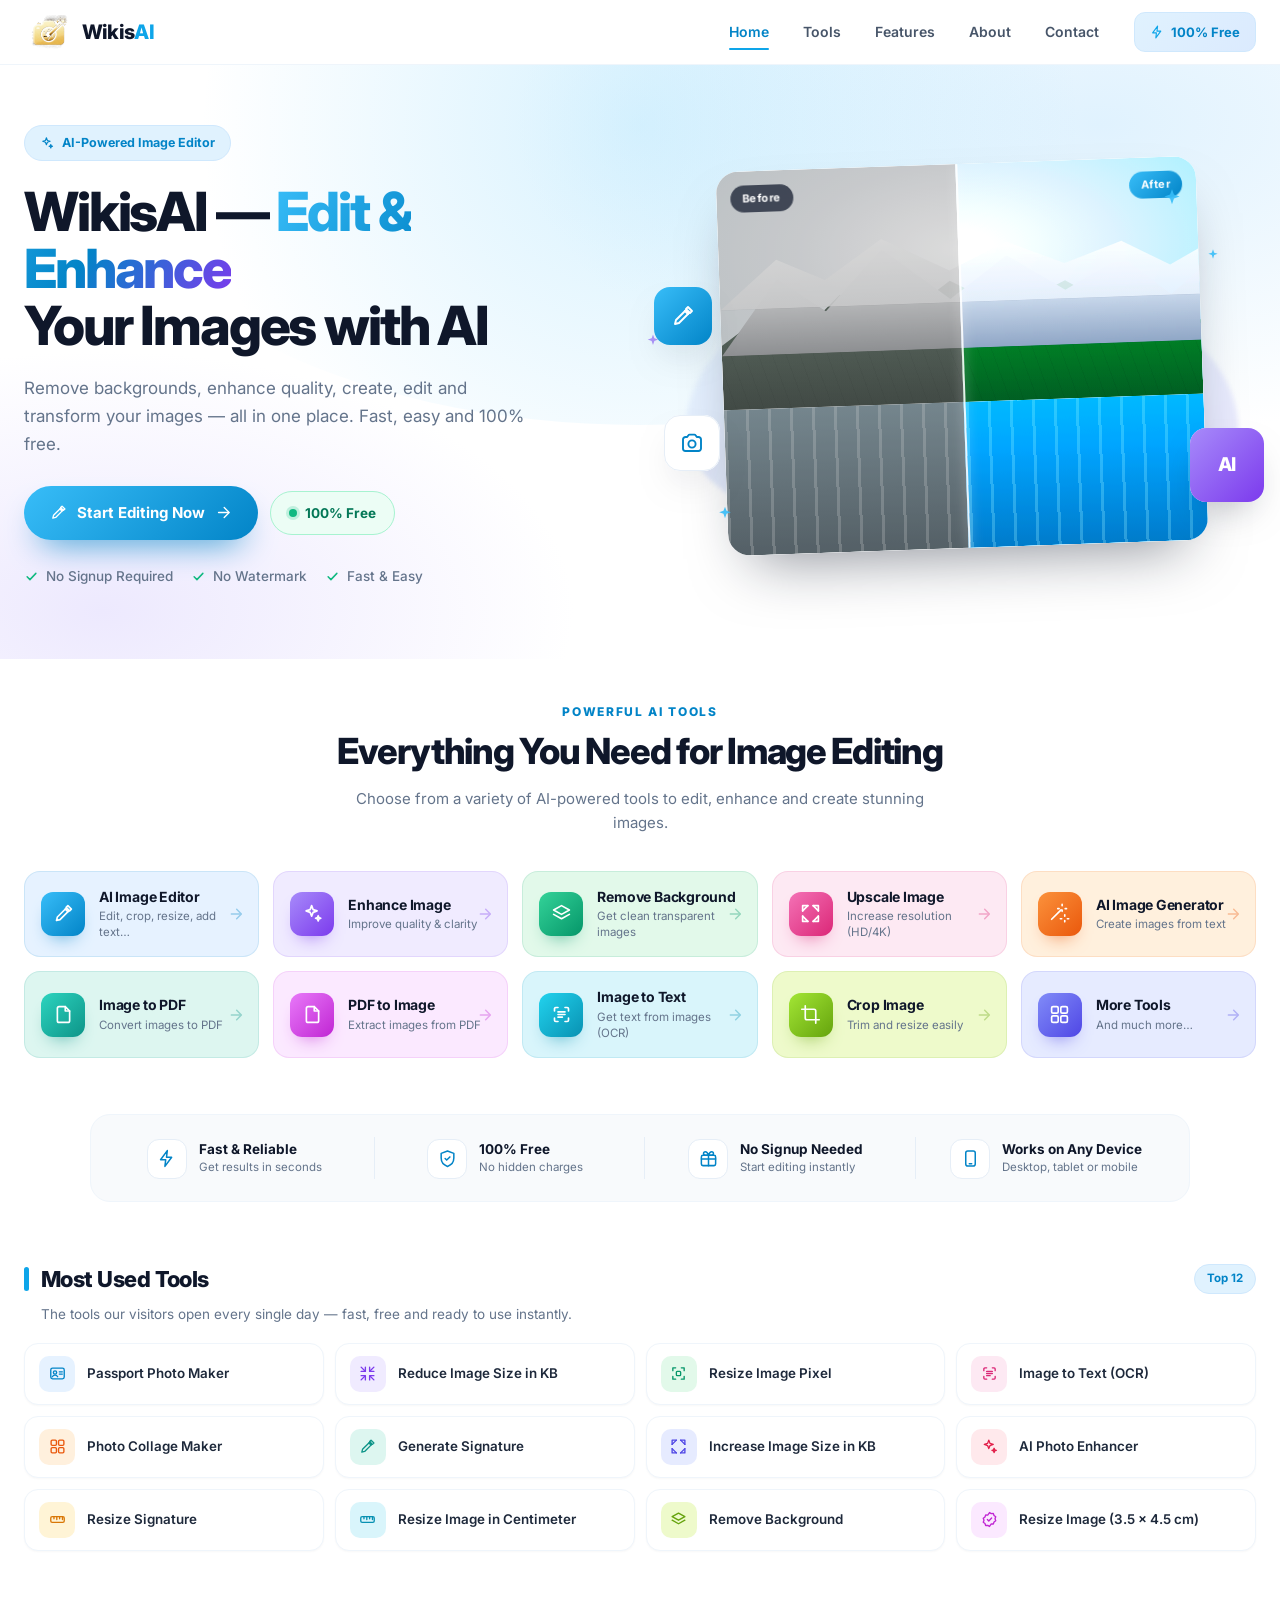
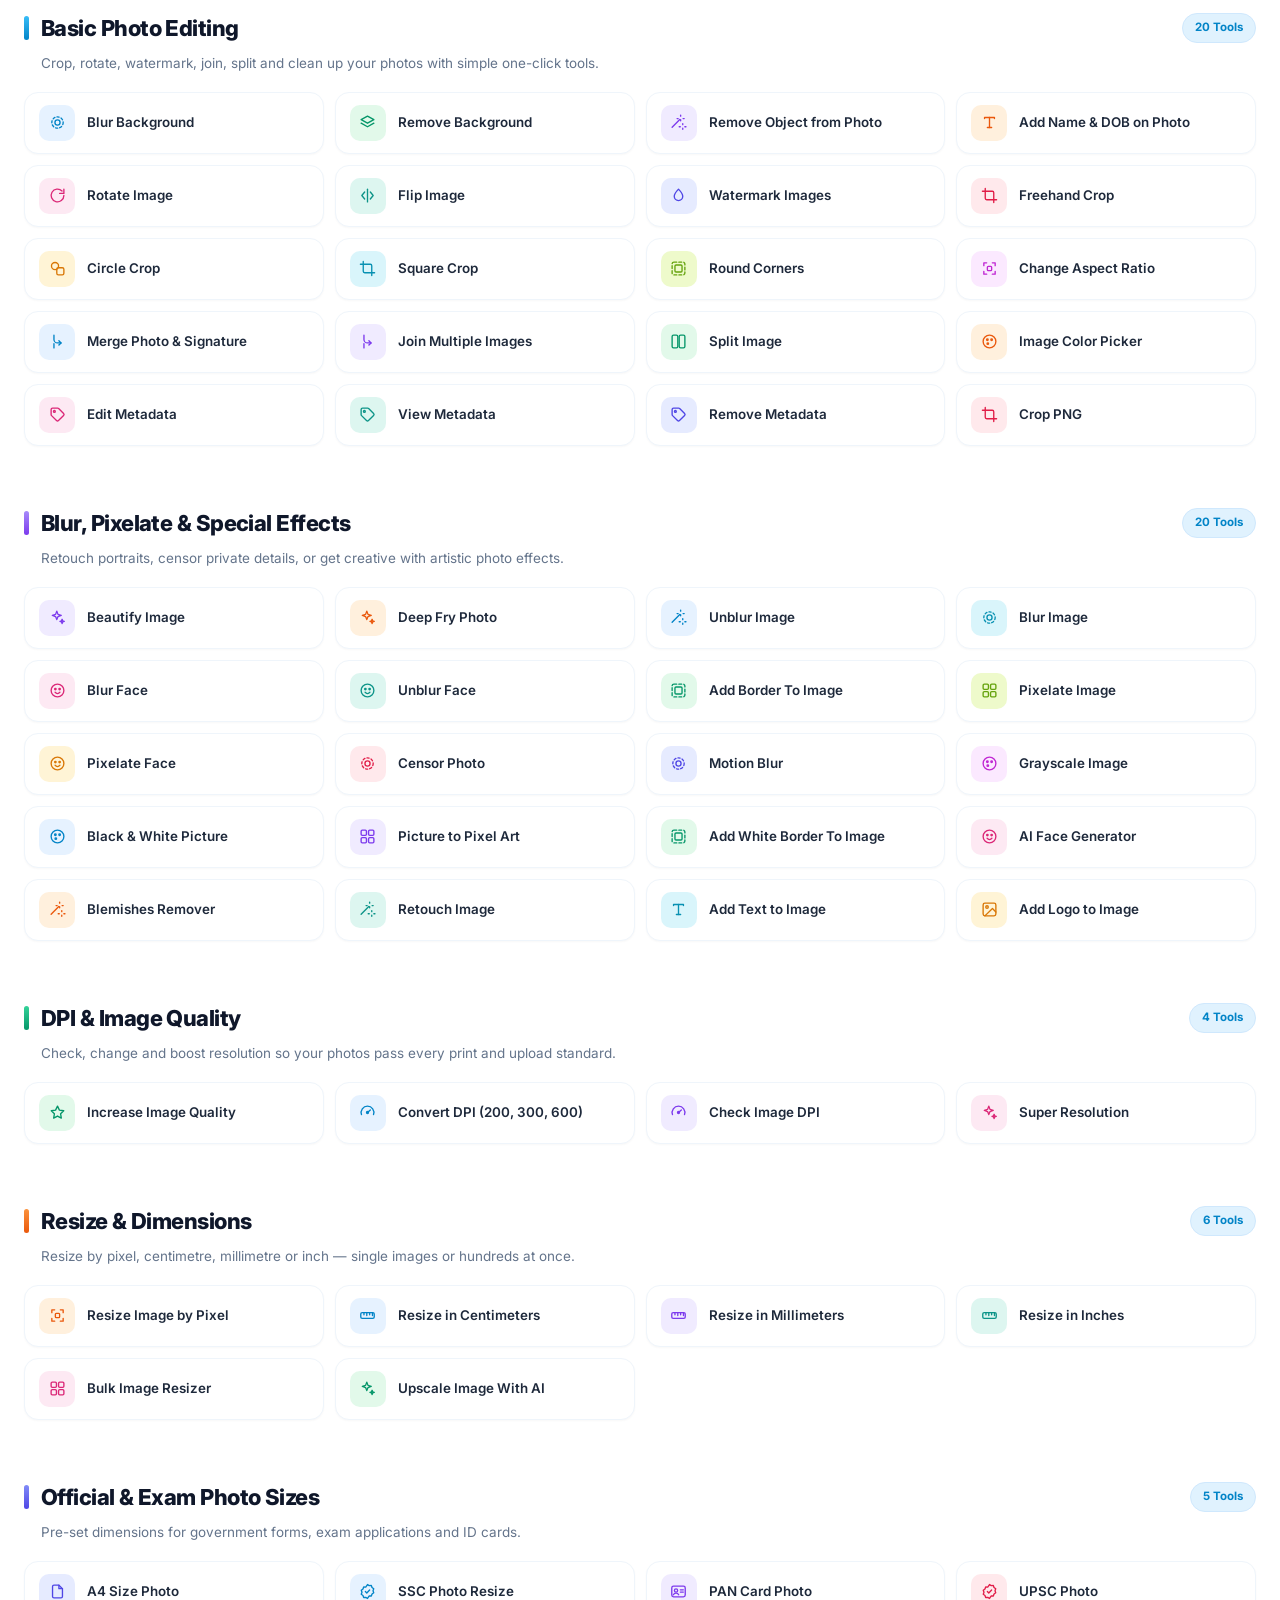
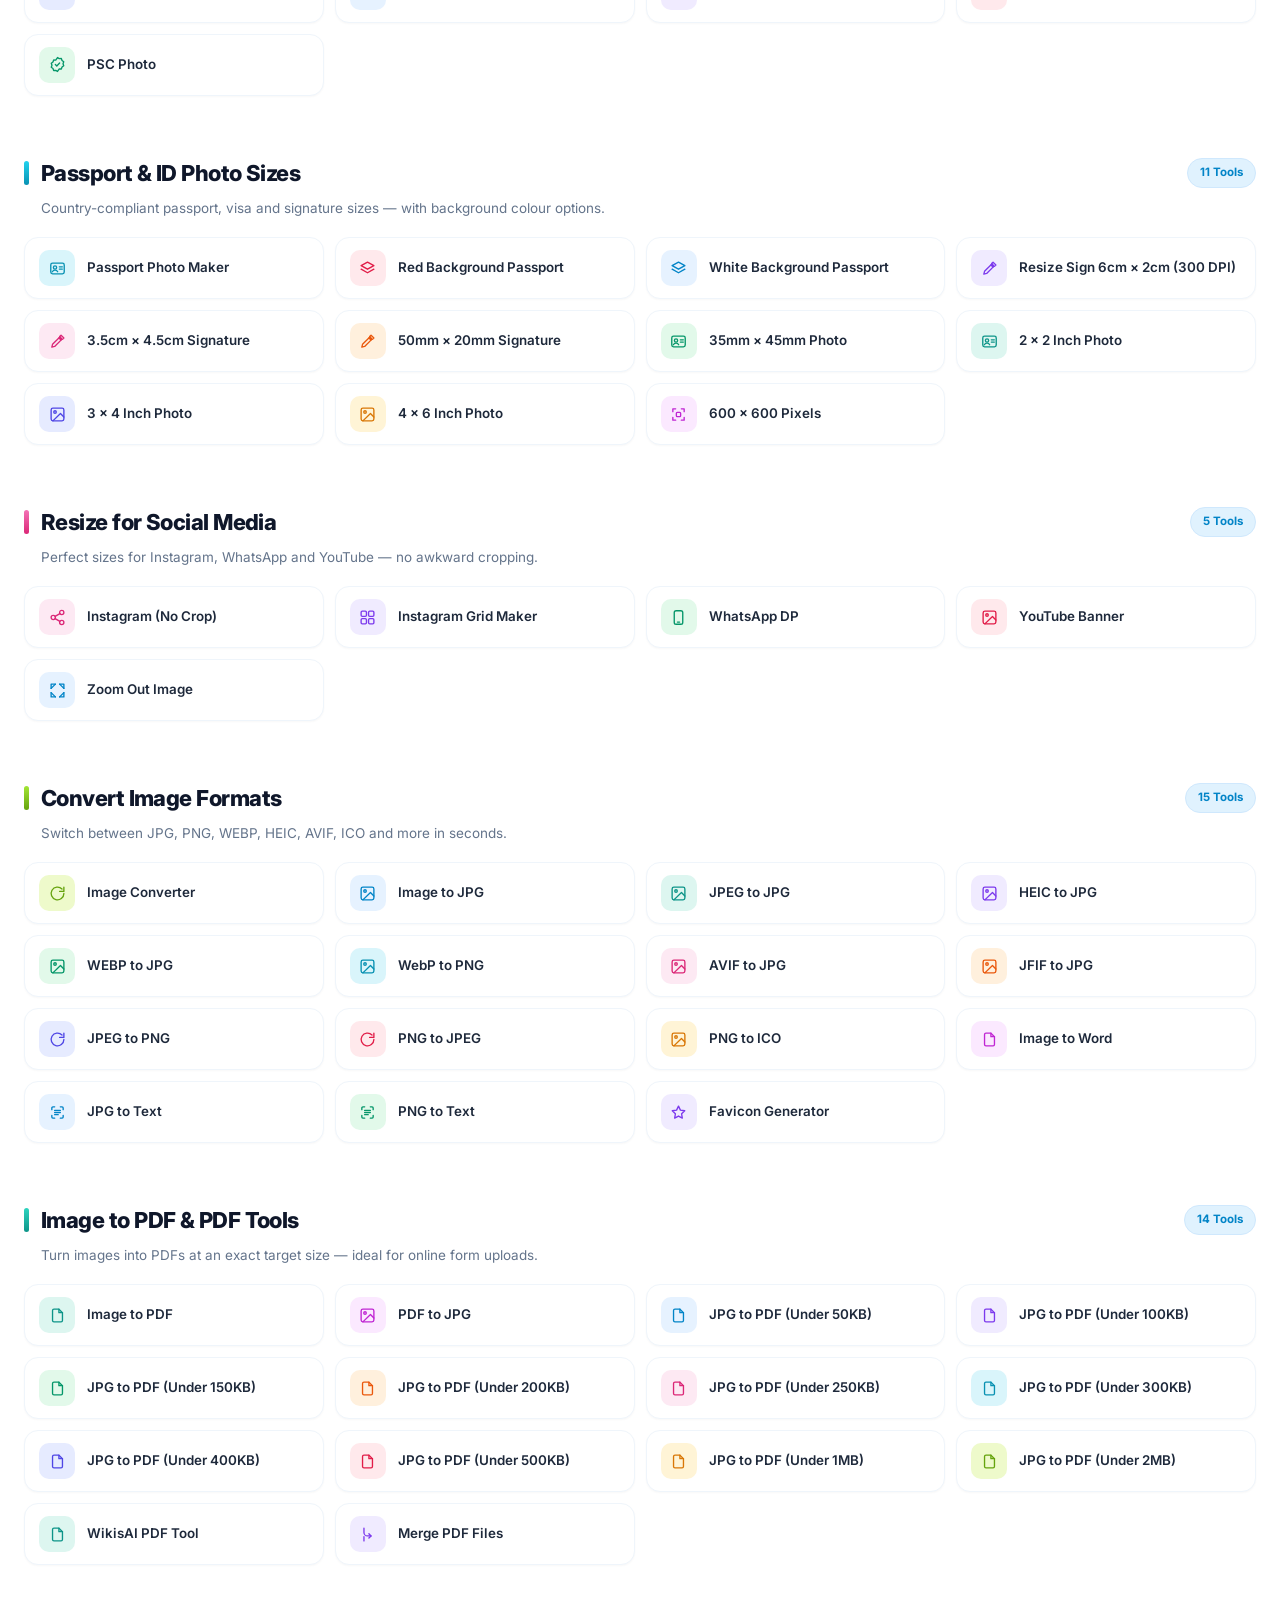
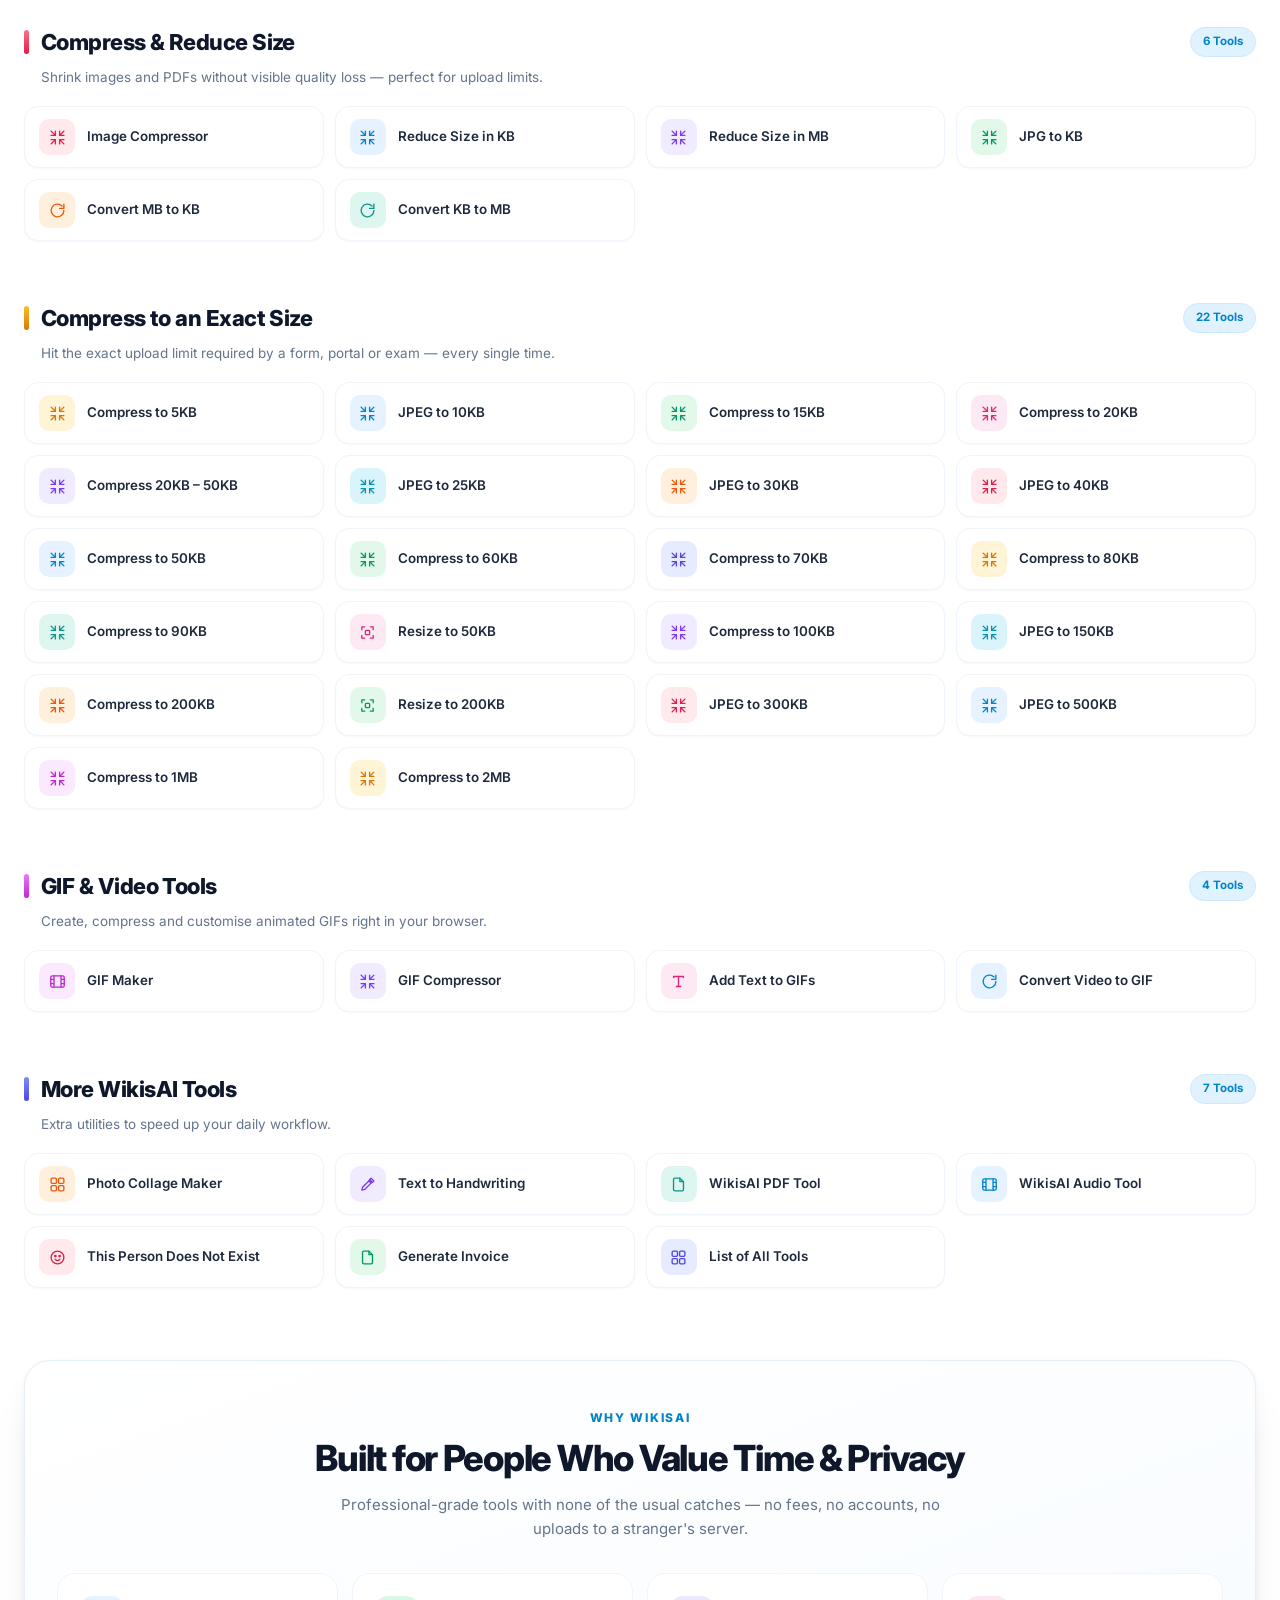
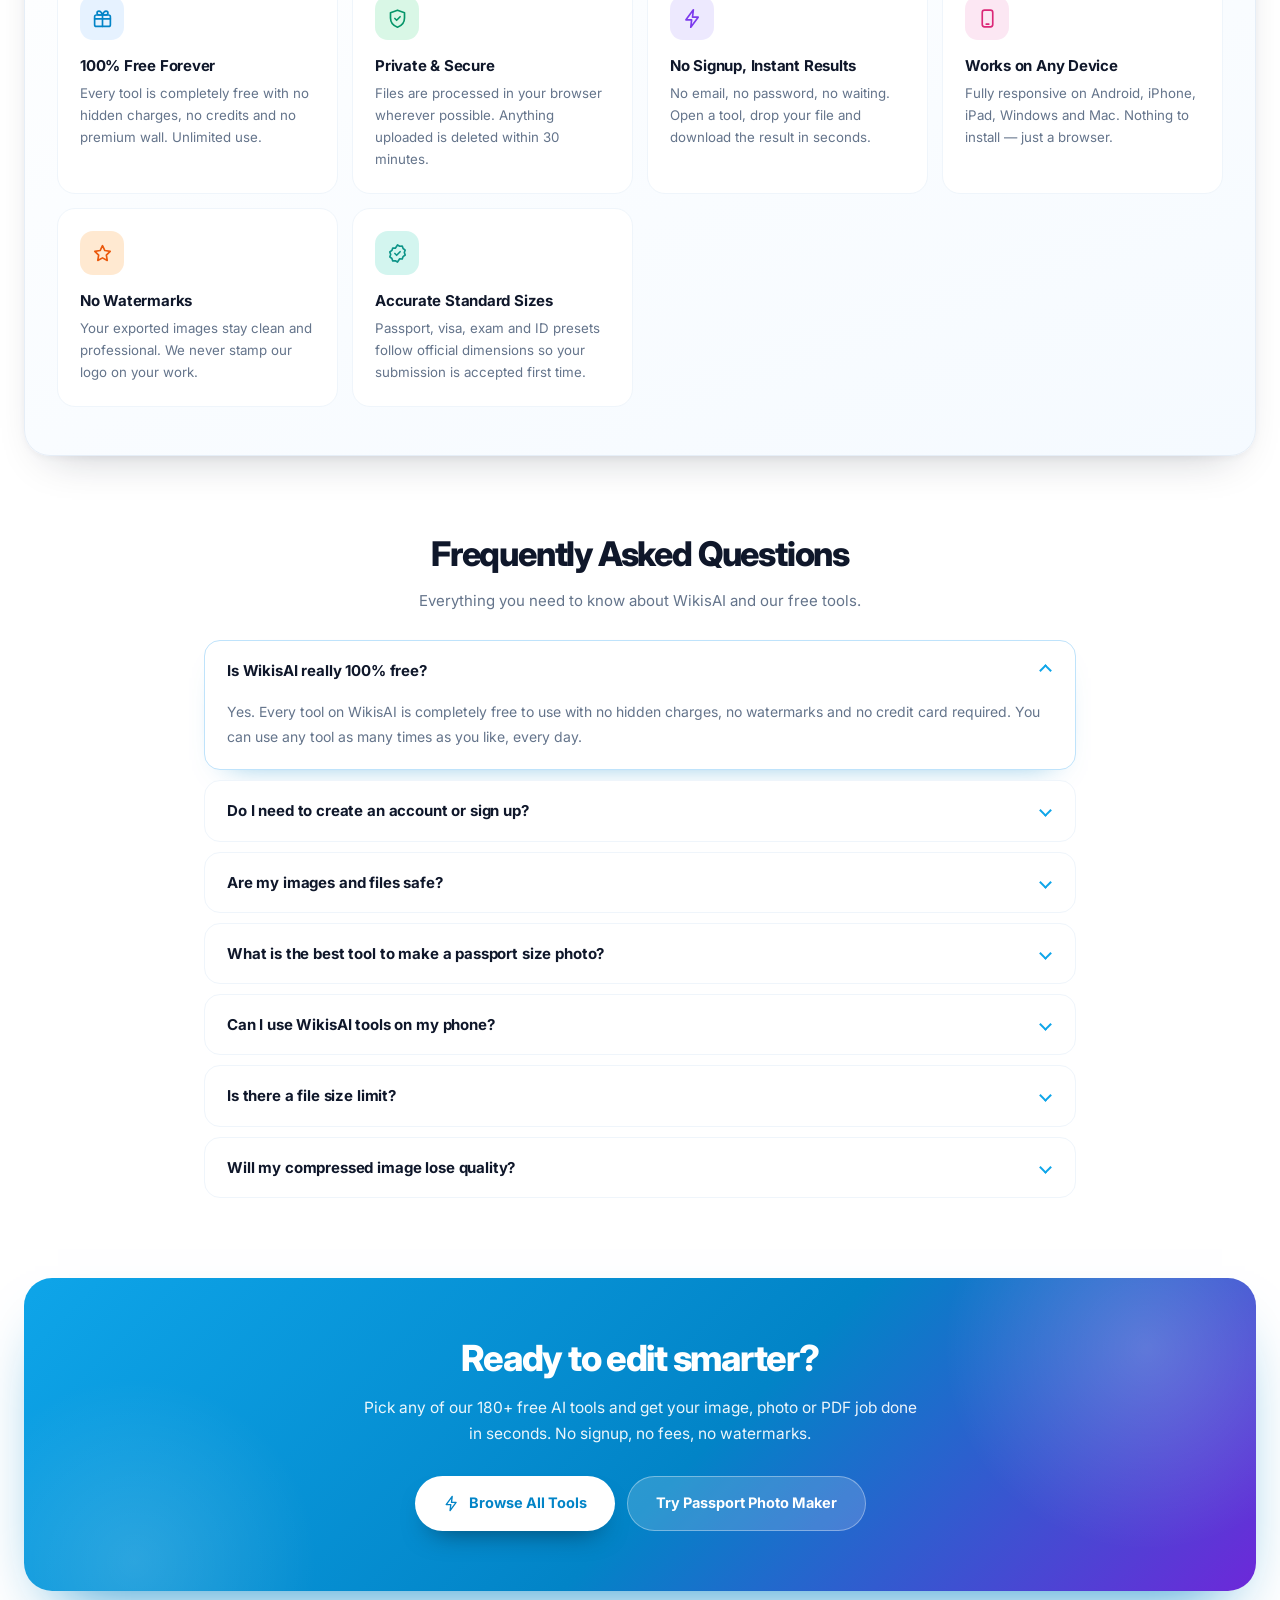
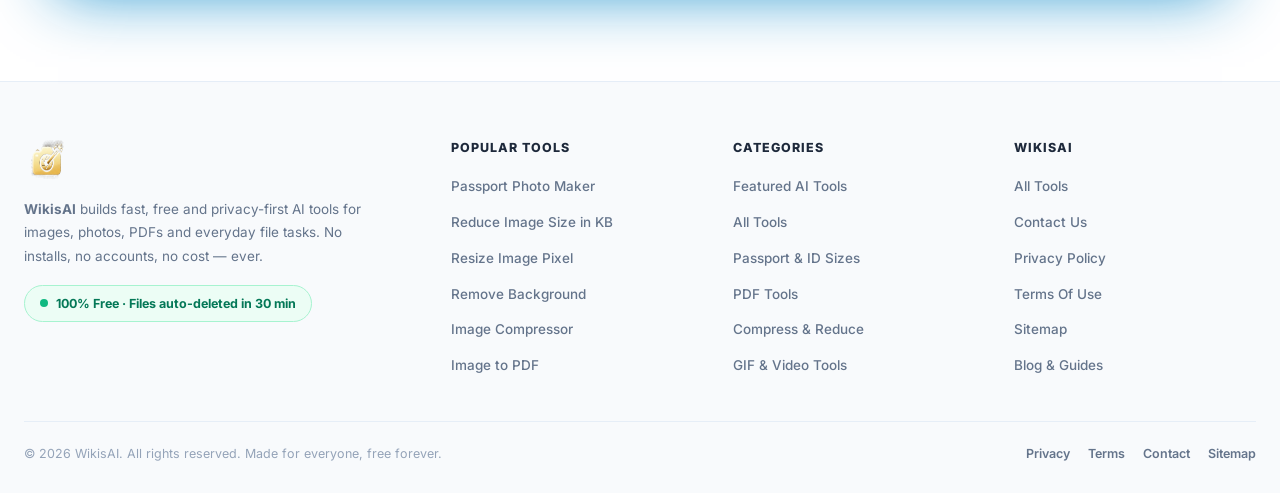
==== commit 712be42e: "Update index.html" ====
--- a/index.html
+++ b/index.html
@@ -866,7 +866,7 @@
   <p class="sec-hint">The tools our visitors open every single day — fast, free and ready to use instantly.</p>
 
   <div class="cat-grid">
-    <a class="tool t-blue" href="/passport-size-phot-genrate"><span class="ti"><svg class="ic"><use href="#i-id"/></svg></span><span class="tx">Passport Photo Maker</span></a>
+    <a class="tool t-blue" href="/passport-size-photo-genrate"><span class="ti"><svg class="ic"><use href="#i-id"/></svg></span><span class="tx">Passport Photo Maker</span></a>
     <a class="tool t-purple" href="/reduce-image-size-in-kb"><span class="ti"><svg class="ic"><use href="#i-compress"/></svg></span><span class="tx">Reduce Image Size in KB</span></a>
     <a class="tool t-green" href="/resize-image-pixel"><span class="ti"><svg class="ic"><use href="#i-scale"/></svg></span><span class="tx">Resize Image Pixel</span></a>
     <a class="tool t-pink" href="/image-to-text"><span class="ti"><svg class="ic"><use href="#i-scan"/></svg></span><span class="tx">Image to Text (OCR)</span></a>
@@ -1011,7 +1011,7 @@
   <p class="sec-hint">Country-compliant passport, visa and signature sizes — with background colour options.</p>
 
   <div class="cat-grid">
-    <a class="tool t-cyan" href="/passport-size-phot-genrate"><span class="ti"><svg class="ic"><use href="#i-id"/></svg></span><span class="tx">Passport Photo Maker</span></a>
+    <a class="tool t-cyan" href="/passport-size-photo-genrate"><span class="ti"><svg class="ic"><use href="#i-id"/></svg></span><span class="tx">Passport Photo Maker</span></a>
     <a class="tool t-rose" href="/red-background-passport-photo"><span class="ti"><svg class="ic"><use href="#i-layers"/></svg></span><span class="tx">Red Background Passport</span></a>
     <a class="tool t-blue" href="/white-background-passport-photo"><span class="ti"><svg class="ic"><use href="#i-layers"/></svg></span><span class="tx">White Background Passport</span></a>
     <a class="tool t-purple" href="/resize-signature-6cm-2cm"><span class="ti"><svg class="ic"><use href="#i-pen"/></svg></span><span class="tx">Resize Sign 6cm × 2cm (300 DPI)</span></a>
@@ -1284,7 +1284,7 @@
         <svg class="ic" style="width:17px;height:17px"><use href="#i-bolt"/></svg>
         Browse All Tools
       </a>
-      <a class="g" href="/passport-size-phot-genrate">Try Passport Photo Maker</a>
+      <a class="g" href="/passport-size-photo-genrate">Try Passport Photo Maker</a>
     </div>
   </div>
 </section>
@@ -1301,7 +1301,7 @@
     <div class="f-col">
       <h4>Popular Tools</h4>
       <ul>
-        <li><a href="/passport-size-phot-genrate">Passport Photo Maker</a></li>
+        <li><a href="/passport-size-photo-genrate">Passport Photo Maker</a></li>
         <li><a href="/reduce-image-size-in-kb">Reduce Image Size in KB</a></li>
         <li><a href="/resize-image-pixel">Resize Image Pixel</a></li>
         <li><a href="/remove-image-background">Remove Background</a></li>
@@ -1315,7 +1315,7 @@
       <ul>
         <li><a href="#tools">Featured AI Tools</a></li>
         <li><a href="#more-tools">All Tools</a></li>
-        <li><a href="/passport-size-phot-genrate">Passport &amp; ID Sizes</a></li>
+        <li><a href="/passport-size-photo-genrate">Passport &amp; ID Sizes</a></li>
         <li><a href="/image-to-pdf">PDF Tools</a></li>
         <li><a href="/compress-image">Compress &amp; Reduce</a></li>
         <li><a href="/gif-maker">GIF &amp; Video Tools</a></li>
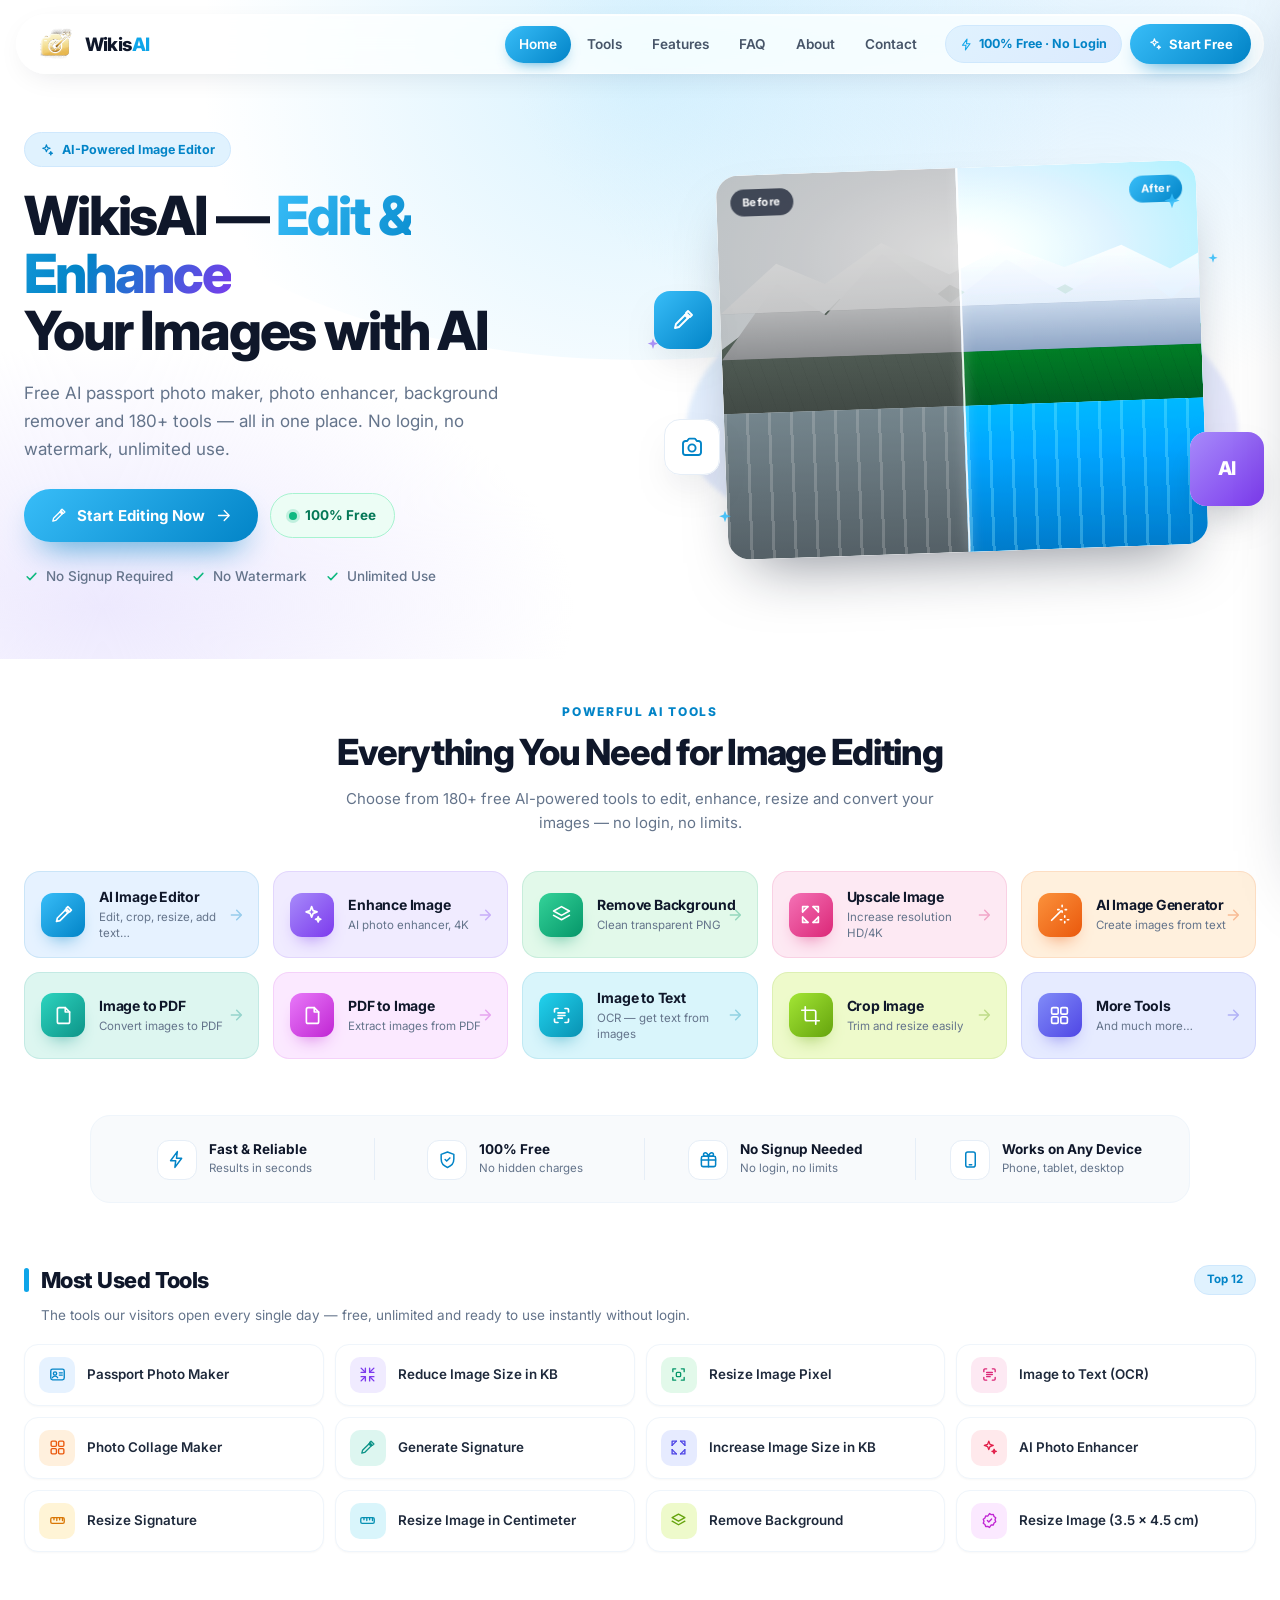
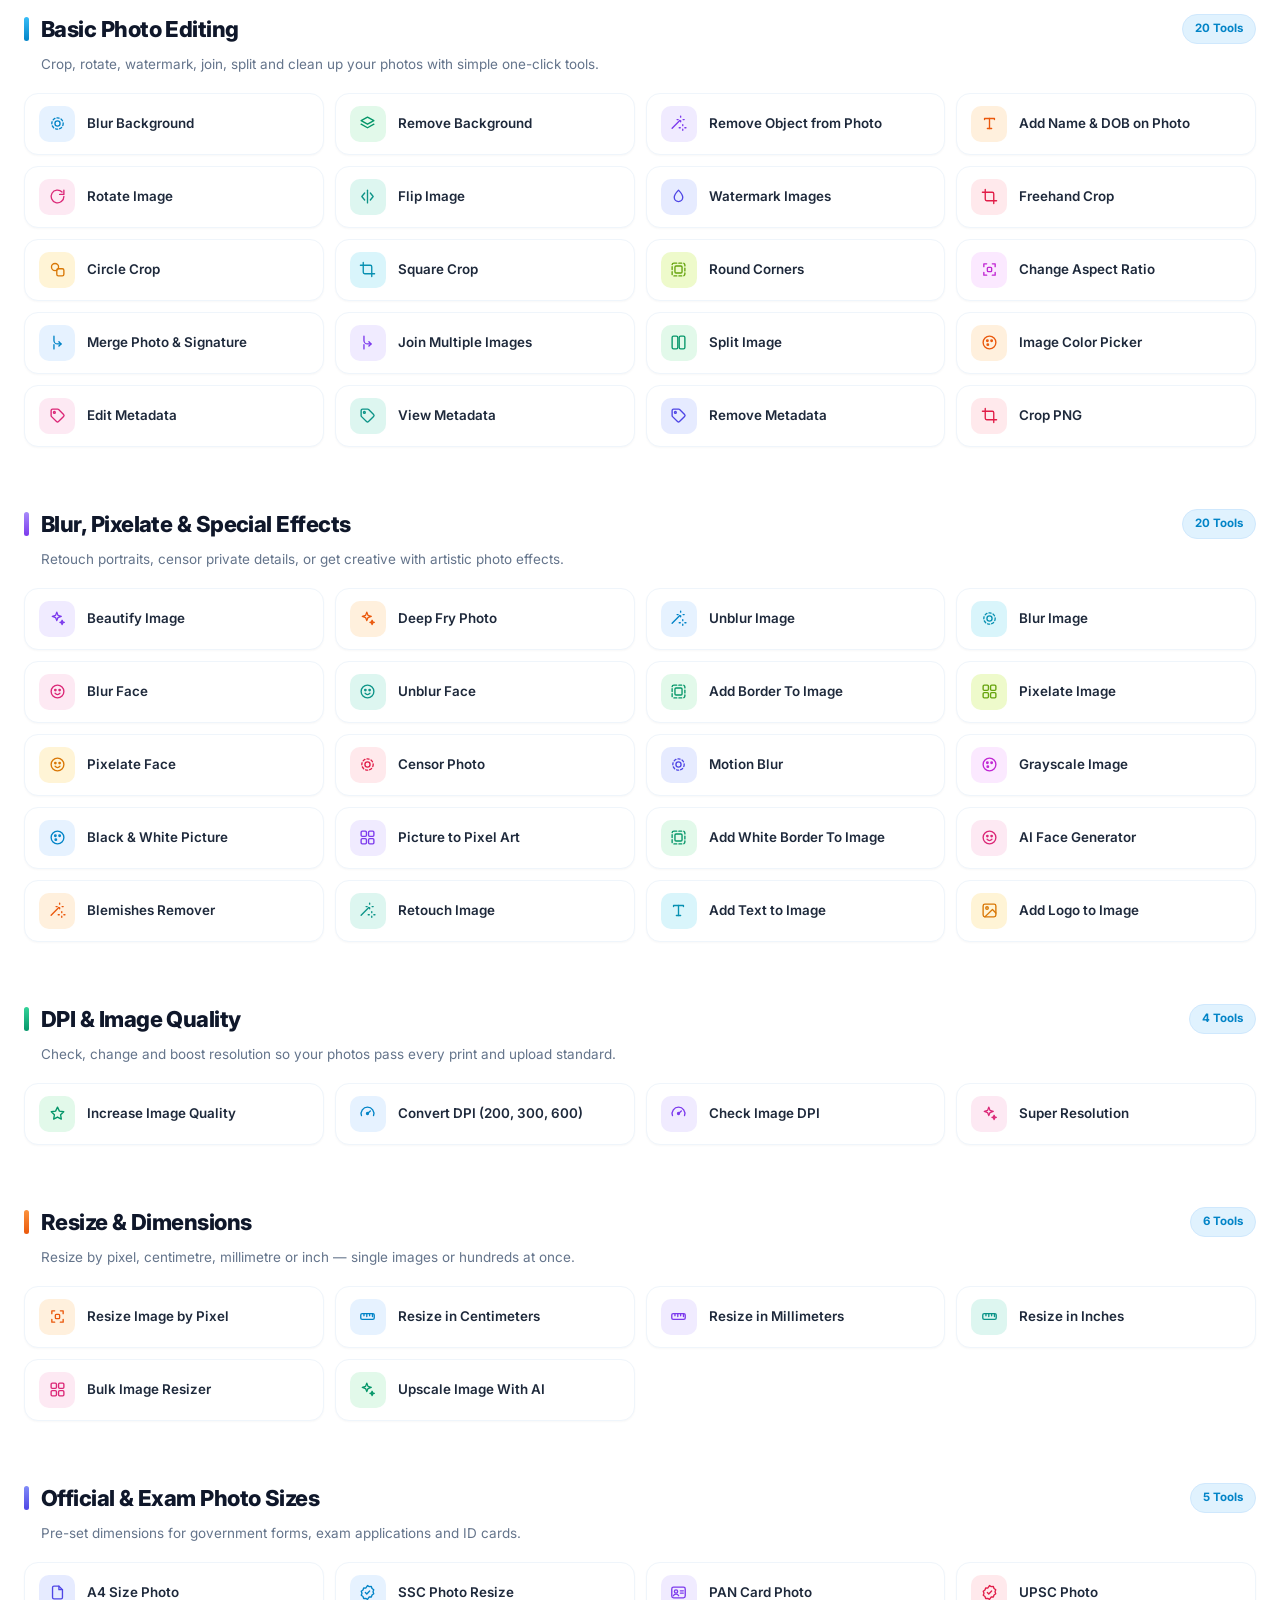
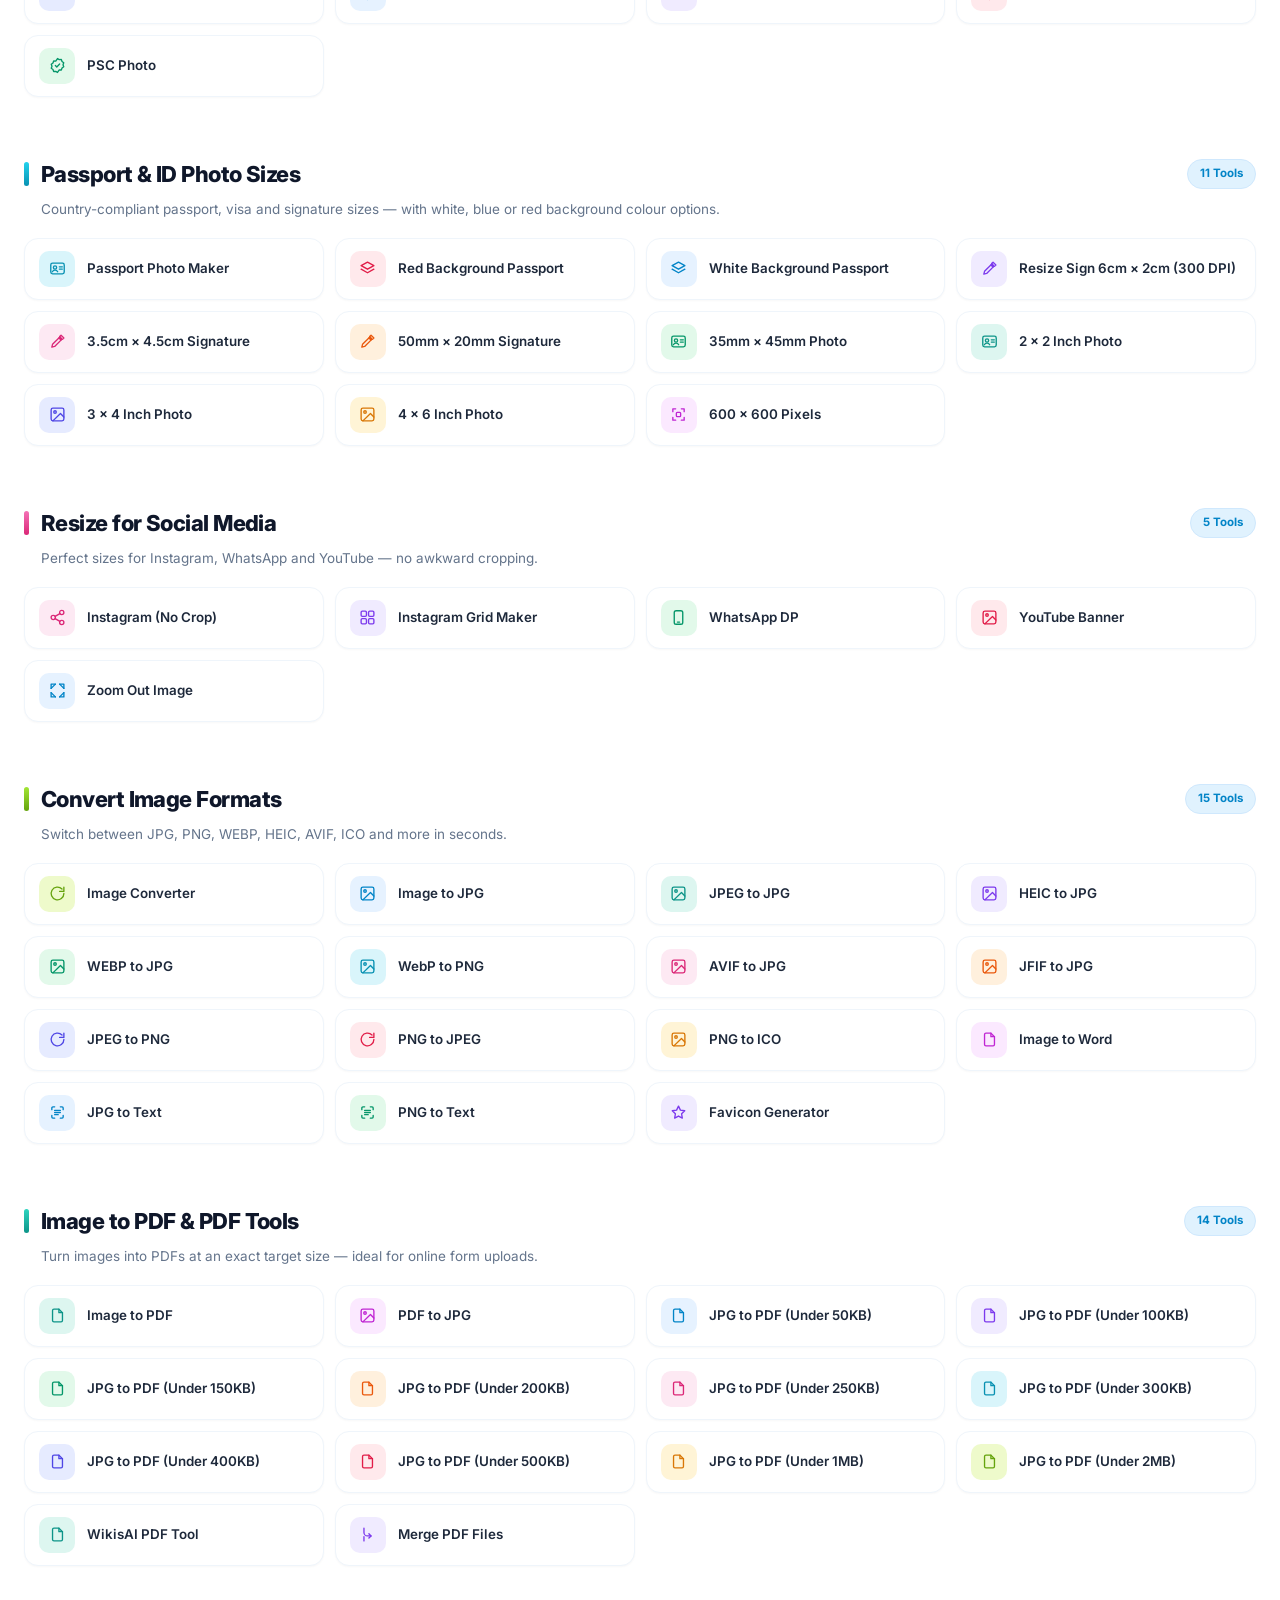
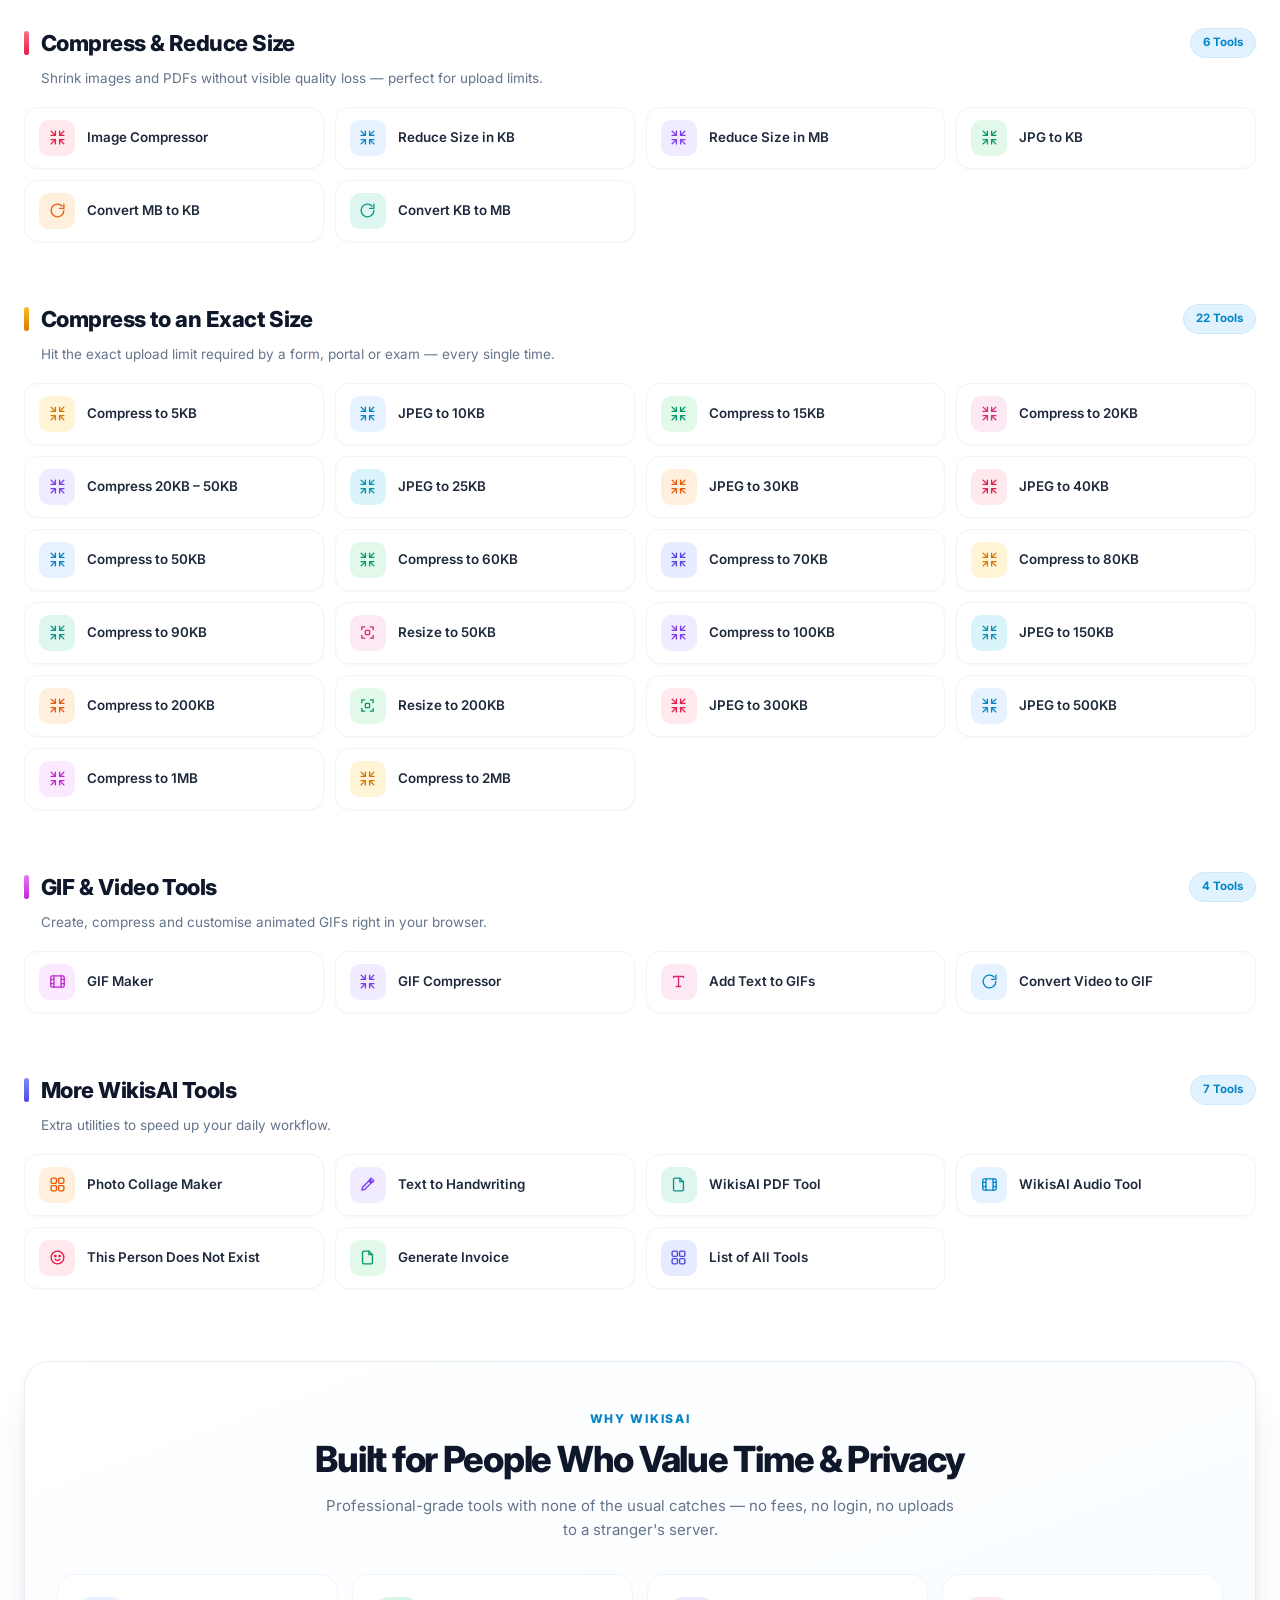
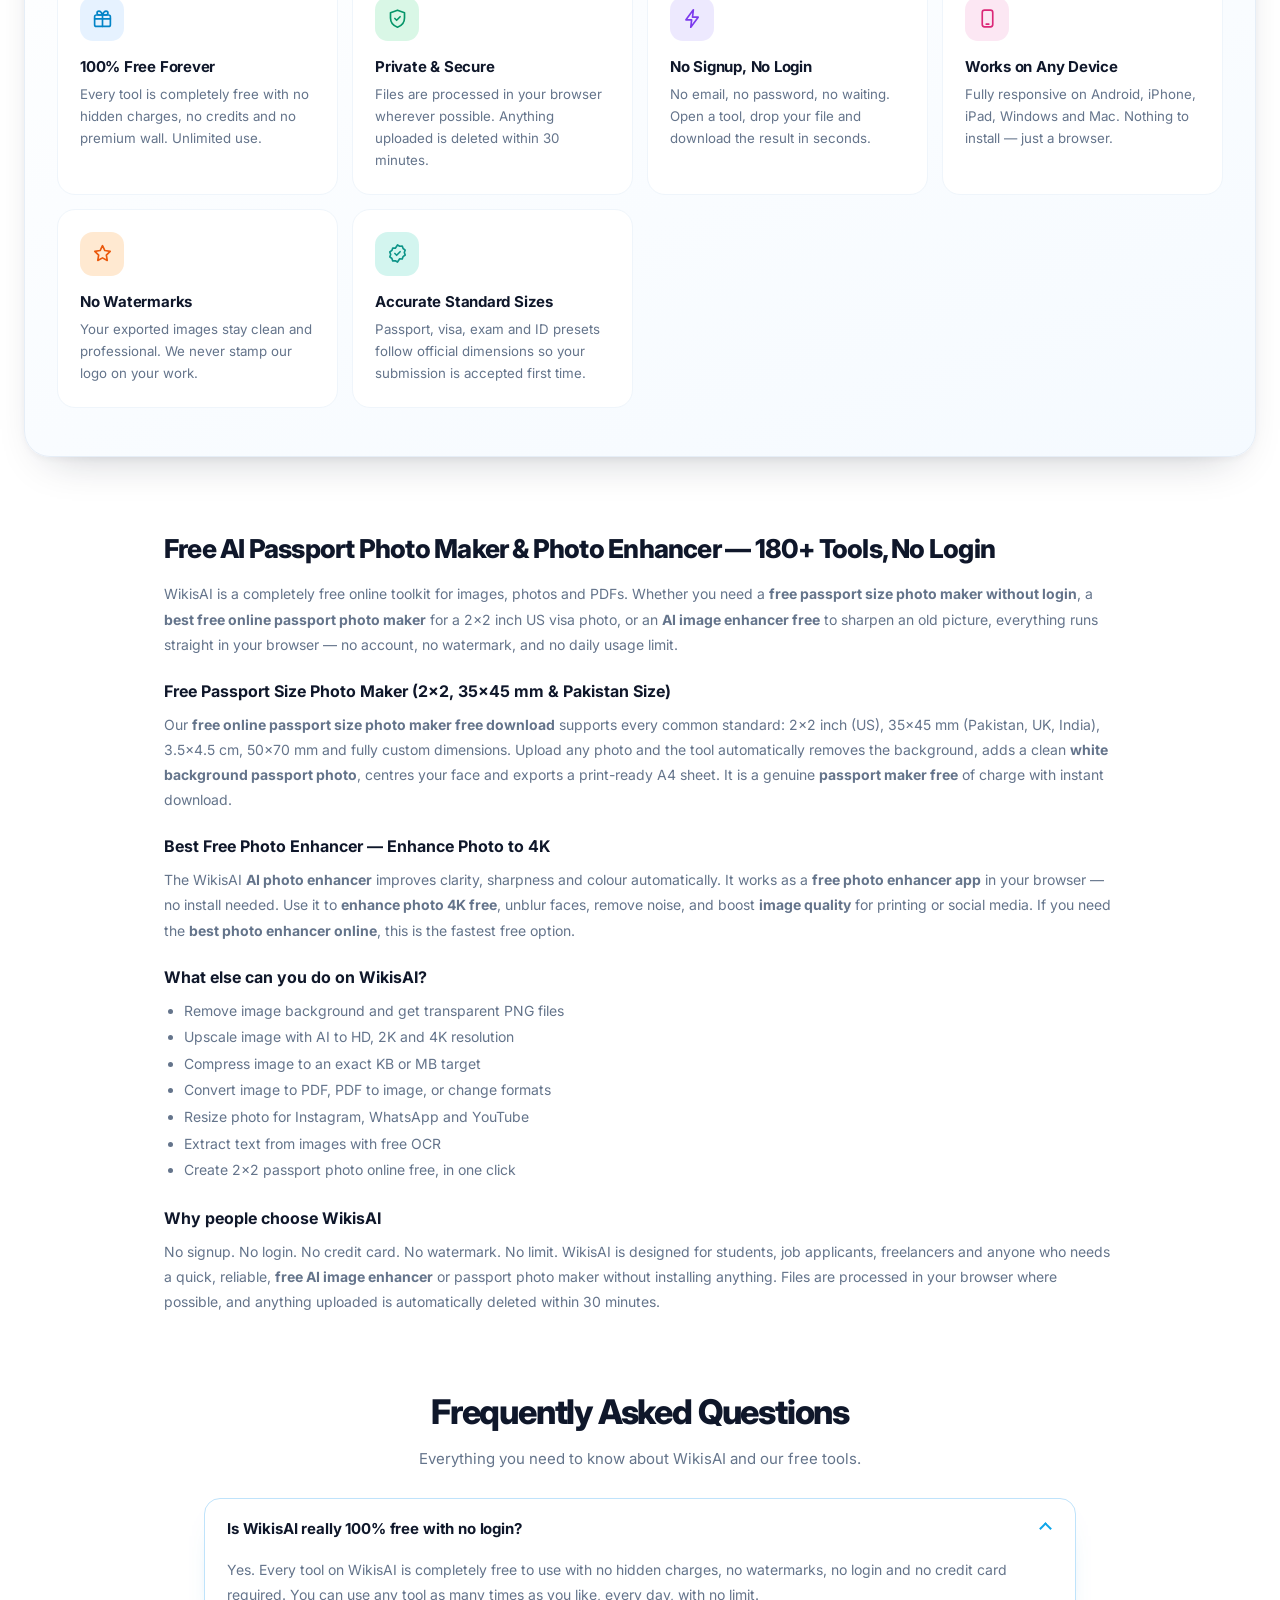
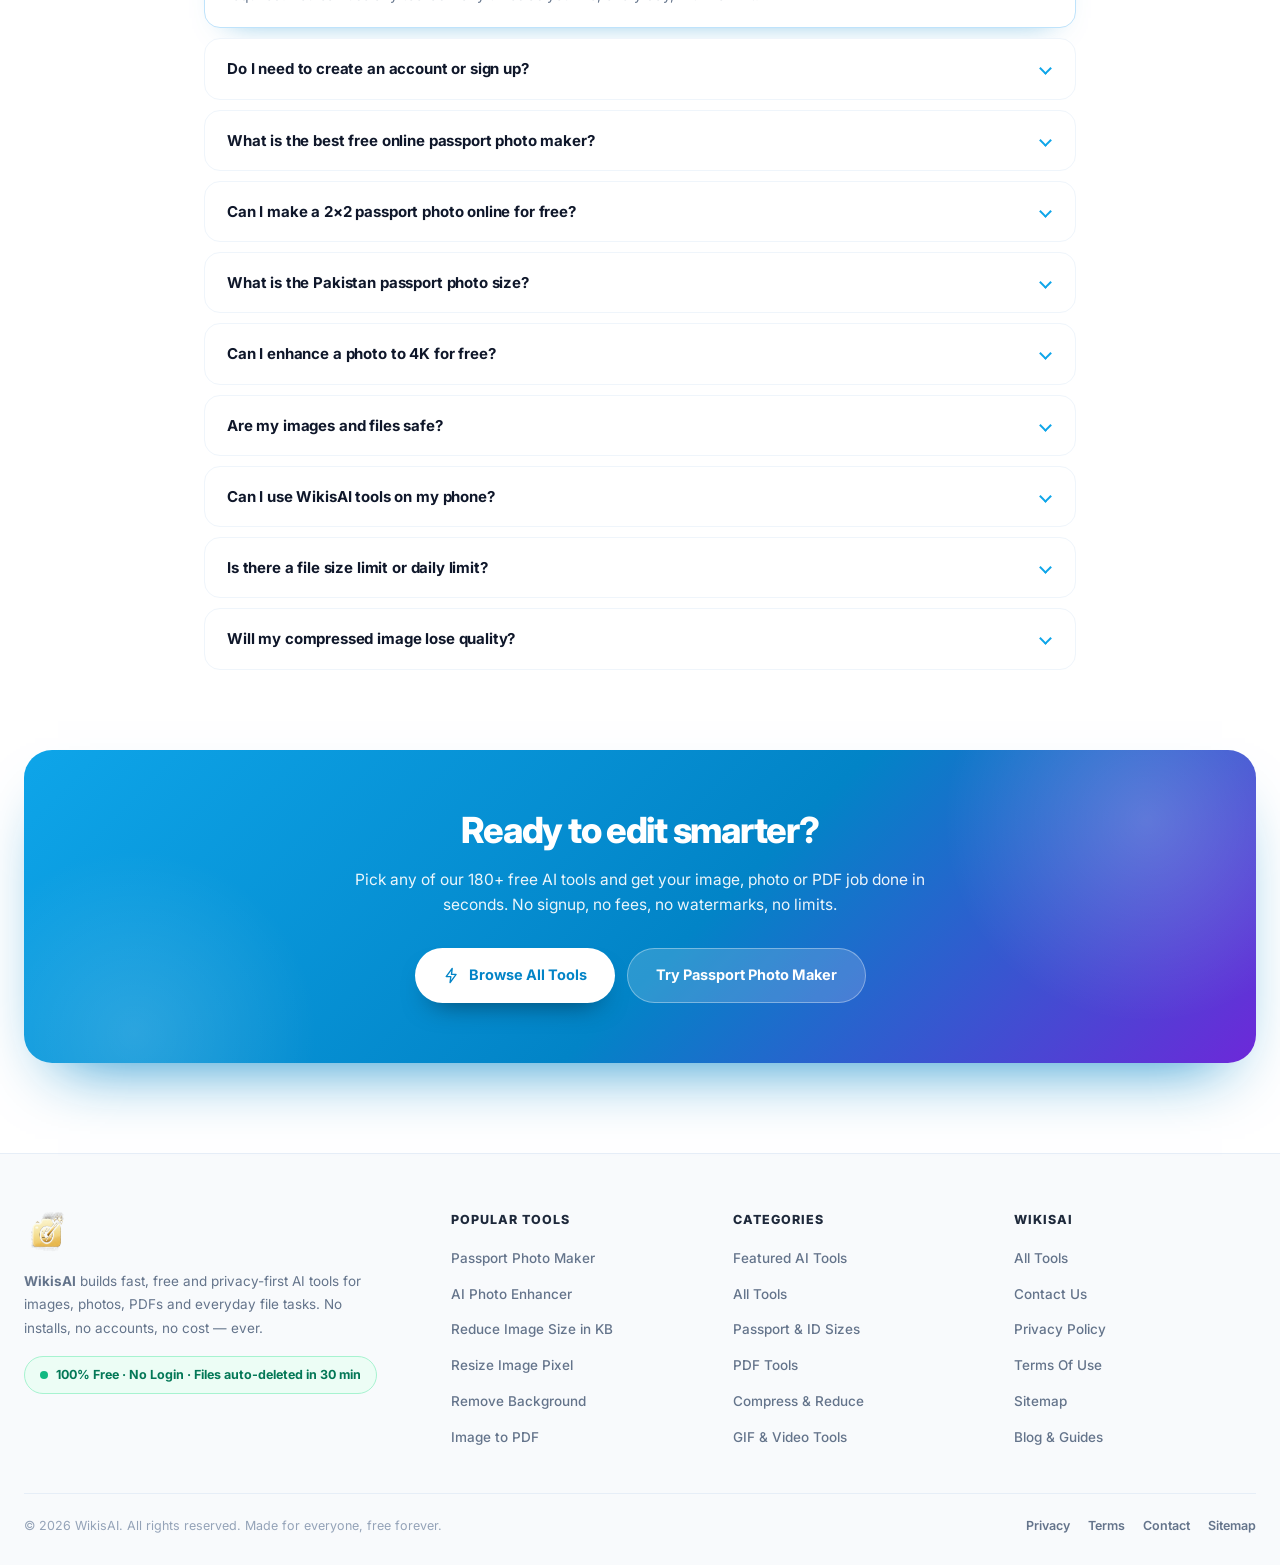
==== commit 1e8dbd44: "Update index.html" ====
--- a/index.html
+++ b/index.html
@@ -2,46 +2,67 @@
 <html lang="en">
 <head>
 <meta charset="UTF-8">
-<meta name="viewport" content="width=device-width, initial-scale=1.0, maximum-scale=5">
+<meta name="viewport" content="width=device-width, initial-scale=1.0, viewport-fit=cover">
 <meta http-equiv="X-UA-Compatible" content="IE=edge">
-    <script async src="https://www.googletagmanager.com/gtag/js?id=G-HY0QPVB05Q"></script>
-  <script>
-    window.dataLayer = window.dataLayer || [];
-    function gtag() { dataLayer.push(arguments); }
-    gtag('js', new Date());
-    gtag('config', 'G-HY0QPVB05Q');
-  </script>
-
-<title>WikisAI – Free Online AI Image, Photo &amp; PDF Tools</title>
-<meta name="description" content="WikisAI offers 180+ free AI-powered online tools — remove backgrounds, enhance photos, make passport photos, compress images, convert formats &amp; edit PDFs. No signup, no watermark, 100% free.">
-<meta name="keywords" content="free image tools, ai image editor, passport photo maker, remove background, compress image, enhance image, upscale image, image to pdf, pdf to image, wikisai">
+
+<!-- Google tag (gtag.js) -->
+<script async src="https://www.googletagmanager.com/gtag/js?id=G-HY0QPVB05Q"></script>
+<script>
+  window.dataLayer = window.dataLayer || [];
+  function gtag(){dataLayer.push(arguments);}
+  gtag('js', new Date());
+  gtag('config', 'G-HY0QPVB05Q');
+</script>
+
+<title>WikisAI – Free AI Passport Photo Maker, Image Enhancer &amp; 180+ Online Tools</title>
+
+<meta name="description" content="WikisAI offers 180+ free AI-powered online tools — free passport size photo maker without login, AI photo enhancer, remove background, enhance photo 4K, 2x2 passport photo online free, compress images, convert formats &amp; edit PDFs. No signup, no watermark, unlimited use.">
+
+<meta name="keywords" content="free image tools, ai image editor, passport photo maker, remove background, compress image, enhance image, upscale image, image to pdf, pdf to image, wikisai, ai passport photo maker free, free online passport size photo maker free download, best free online passport photo maker, 2x2 passport photo online free, free passport size photo maker without login, pakistan passport photo size online free, passport maker free, free passport size photo maker with white background, best free photo enhancer, enhance photo 4k, free photo enhancer app, best photo enhancer online, ai image enhancer free, enhance photo 4k free, image quality enhancer, photo enhancer ai, free ai tools online, online photo editor free no signup, unlimited free image tools">
+
 <meta name="robots" content="index, follow, max-image-preview:large, max-snippet:-1, max-video-preview:-1">
+<meta name="googlebot" content="index, follow, max-snippet:-1, max-image-preview:large">
 <meta name="author" content="WikisAI">
 <meta name="theme-color" content="#0ea5e9">
 <meta name="format-detection" content="telephone=no">
+<meta name="rating" content="general">
+<meta name="revisit-after" content="3 days">
+<meta name="distribution" content="global">
+<meta name="language" content="English">
 
 <link rel="canonical" href="https://wikisai.com/">
+<link rel="alternate" hreflang="en" href="https://wikisai.com/">
+<link rel="alternate" hreflang="x-default" href="https://wikisai.com/">
 
 <meta property="og:type" content="website">
 <meta property="og:site_name" content="WikisAI">
-<meta property="og:title" content="WikisAI – Free Online AI Image, Photo &amp; PDF Tools">
-<meta property="og:description" content="180+ free AI-powered tools for images, photos and PDFs. Remove backgrounds, enhance quality, make passport photos and much more.">
+<meta property="og:title" content="WikisAI – Free AI Passport Photo Maker &amp; Photo Enhancer Online">
+<meta property="og:description" content="180+ free AI-powered tools — passport photo maker without login, AI photo enhancer, enhance photo 4K, remove background, compress images &amp; PDFs. No signup. No watermark. Unlimited.">
 <meta property="og:url" content="https://wikisai.com/">
 <meta property="og:image" content="https://wikisai.com/logo.png">
+<meta property="og:image:width" content="512">
+<meta property="og:image:height" content="512">
+<meta property="og:image:alt" content="WikisAI – free AI image, photo and PDF tools">
 <meta property="og:locale" content="en_US">
 
 <meta name="twitter:card" content="summary_large_image">
-<meta name="twitter:title" content="WikisAI – Free Online AI Image, Photo &amp; PDF Tools">
-<meta name="twitter:description" content="180+ free AI-powered tools for images, photos and PDFs. 100% free, no signup, private by design.">
+<meta name="twitter:site" content="@wikisai">
+<meta name="twitter:title" content="WikisAI – Free AI Passport Photo Maker &amp; Photo Enhancer">
+<meta name="twitter:description" content="Free passport size photo maker without login, AI photo enhancer, enhance photo 4K, remove background &amp; 180+ tools. 100% free, private by design.">
 <meta name="twitter:image" content="https://wikisai.com/logo.png">
 
 <link rel="icon" type="image/png" href="logo.png">
 <link rel="apple-touch-icon" href="logo.png">
+<link rel="manifest" href="/manifest.webmanifest">
 
 <link rel="preconnect" href="https://fonts.googleapis.com">
 <link rel="preconnect" href="https://fonts.gstatic.com" crossorigin>
+<link rel="dns-prefetch" href="https://www.googletagmanager.com">
 <link href="https://fonts.googleapis.com/css2?family=Inter:wght@400;500;600;700;800;900&display=swap" rel="stylesheet">
 
+<!-- ============================================================
+     RICH STRUCTURED DATA (Schema.org @graph)
+     ============================================================ -->
 <script type="application/ld+json">
 {
   "@context": "https://schema.org",
@@ -51,7 +72,8 @@
       "@id": "https://wikisai.com/#website",
       "url": "https://wikisai.com/",
       "name": "WikisAI",
-      "description": "Free AI-powered online image, photo and PDF tools.",
+      "alternateName": "Wikis AI",
+      "description": "Free AI-powered online image, photo and PDF tools. Passport photo maker, photo enhancer, background remover and 180+ more.",
       "inLanguage": "en",
       "publisher": { "@id": "https://wikisai.com/#organization" },
       "potentialAction": {
@@ -66,20 +88,166 @@
       "name": "WikisAI",
       "url": "https://wikisai.com/",
       "logo": { "@type": "ImageObject", "url": "https://wikisai.com/logo.png", "width": 512, "height": 512 },
-      "description": "WikisAI builds free browser-based AI tools for images, photos and PDFs."
+      "description": "WikisAI builds free browser-based AI tools for images, photos and PDFs.",
+      "foundingDate": "2024",
+      "sameAs": []
+    },
+    {
+      "@type": "WebApplication",
+      "@id": "https://wikisai.com/#webapp",
+      "name": "WikisAI – Free AI Image & Photo Tools",
+      "url": "https://wikisai.com/",
+      "applicationCategory": "MultimediaApplication",
+      "applicationSubCategory": "Photo Editing",
+      "operatingSystem": "Any (Web Browser)",
+      "browserRequirements": "Requires JavaScript. Works on Chrome, Safari, Edge, Firefox, Opera.",
+      "description": "Free online AI image editor with 180+ tools: AI passport photo maker, photo enhancer, background remover, image upscaler, compressor and PDF converter.",
+      "inLanguage": "en",
+      "isAccessibleForFree": true,
+      "offers": {
+        "@type": "Offer",
+        "price": "0",
+        "priceCurrency": "USD",
+        "availability": "https://schema.org/InStock"
+      },
+      "featureList": [
+        "AI Passport Photo Maker",
+        "Free Photo Enhancer",
+        "Enhance Photo 4K",
+        "Remove Image Background",
+        "AI Image Upscaler",
+        "Image Compressor",
+        "Image to PDF Converter",
+        "PDF to Image Converter",
+        "Image to Text (OCR)",
+        "Resize Image to Exact KB"
+      ],
+      "aggregateRating": {
+        "@type": "AggregateRating",
+        "ratingValue": "4.8",
+        "bestRating": "5",
+        "worstRating": "1",
+        "ratingCount": "1284"
+      },
+      "publisher": { "@id": "https://wikisai.com/#organization" }
+    },
+    {
+      "@type": "SoftwareApplication",
+      "@id": "https://wikisai.com/#passport-photo-maker",
+      "name": "WikisAI Free Passport Photo Maker",
+      "url": "https://wikisai.com/passport-size-photo-genrate",
+      "applicationCategory": "PhotographyApplication",
+      "operatingSystem": "Any (Web Browser)",
+      "description": "Free AI passport photo maker online without login. Create 2x2 inch, 3.5x4.5 cm, 35x45 mm and Pakistan passport size photos with white background instantly.",
+      "isAccessibleForFree": true,
+      "offers": { "@type": "Offer", "price": "0", "priceCurrency": "USD" },
+      "aggregateRating": {
+        "@type": "AggregateRating",
+        "ratingValue": "4.9",
+        "bestRating": "5",
+        "ratingCount": "612"
+      }
+    },
+    {
+      "@type": "SoftwareApplication",
+      "@id": "https://wikisai.com/#photo-enhancer",
+      "name": "WikisAI Free AI Photo Enhancer",
+      "url": "https://wikisai.com/enhance-image",
+      "applicationCategory": "PhotographyApplication",
+      "operatingSystem": "Any (Web Browser)",
+      "description": "Free AI photo enhancer online. Enhance photo to 4K, improve image quality, unblur and upscale images automatically with AI.",
+      "isAccessibleForFree": true,
+      "offers": { "@type": "Offer", "price": "0", "priceCurrency": "USD" },
+      "aggregateRating": {
+        "@type": "AggregateRating",
+        "ratingValue": "4.8",
+        "bestRating": "5",
+        "ratingCount": "498"
+      }
+    },
+    {
+      "@type": "ItemList",
+      "@id": "https://wikisai.com/#featured-tools",
+      "name": "WikisAI Featured Free AI Tools",
+      "itemListOrder": "https://schema.org/ItemListOrderAscending",
+      "numberOfItems": 10,
+      "itemListElement": [
+        { "@type": "ListItem", "position": 1, "name": "AI Image Editor", "url": "https://wikisai.com/ai-image-editor" },
+        { "@type": "ListItem", "position": 2, "name": "Enhance Image / AI Photo Enhancer", "url": "https://wikisai.com/enhance-image" },
+        { "@type": "ListItem", "position": 3, "name": "Remove Image Background", "url": "https://wikisai.com/remove-image-background" },
+        { "@type": "ListItem", "position": 4, "name": "Upscale Image AI (4K)", "url": "https://wikisai.com/upscale-image-ai" },
+        { "@type": "ListItem", "position": 5, "name": "AI Image Generator", "url": "https://wikisai.com/ai-face-generator" },
+        { "@type": "ListItem", "position": 6, "name": "Image to PDF", "url": "https://wikisai.com/image-to-pdf" },
+        { "@type": "ListItem", "position": 7, "name": "PDF to Image", "url": "https://wikisai.com/pdf-to-jpg" },
+        { "@type": "ListItem", "position": 8, "name": "Image to Text (OCR)", "url": "https://wikisai.com/image-to-text" },
+        { "@type": "ListItem", "position": 9, "name": "Crop Image", "url": "https://wikisai.com/crop-image" },
+        { "@type": "ListItem", "position": 10, "name": "Passport Photo Maker", "url": "https://wikisai.com/passport-size-photo-genrate" }
+      ]
+    },
+    {
+      "@type": "HowTo",
+      "@id": "https://wikisai.com/#howto-passport",
+      "name": "How to Make a Free Passport Size Photo Online Without Login",
+      "description": "Create a passport size photo free online in 4 simple steps — no signup, no watermark, no download limit.",
+      "totalTime": "PT1M",
+      "estimatedCost": { "@type": "MonetaryAmount", "currency": "USD", "value": "0" },
+      "tool": [
+        { "@type": "HowToTool", "name": "WikisAI Passport Photo Maker" }
+      ],
+      "step": [
+        {
+          "@type": "HowToStep",
+          "position": 1,
+          "name": "Upload your photo",
+          "text": "Open the WikisAI Passport Photo Maker and upload any photo from your phone or computer."
+        },
+        {
+          "@type": "HowToStep",
+          "position": 2,
+          "name": "Choose passport size",
+          "text": "Select 2x2 inch, 3.5x4.5 cm, 35x45 mm, Pakistan passport size or a custom size."
+        },
+        {
+          "@type": "HowToStep",
+          "position": 3,
+          "name": "Auto background & crop",
+          "text": "The AI removes the background, adds white or blue colour and auto-crops your face."
+        },
+        {
+          "@type": "HowToStep",
+          "position": 4,
+          "name": "Download free",
+          "text": "Download your passport photo instantly — free, without login and without a watermark."
+        }
+      ]
+    },
+    {
+      "@type": "BreadcrumbList",
+      "@id": "https://wikisai.com/#breadcrumb",
+      "itemListElement": [
+        { "@type": "ListItem", "position": 1, "name": "Home", "item": "https://wikisai.com/" },
+        { "@type": "ListItem", "position": 2, "name": "Tools", "item": "https://wikisai.com/#tools" },
+        { "@type": "ListItem", "position": 3, "name": "Passport Photo Maker", "item": "https://wikisai.com/passport-size-photo-genrate" }
+      ]
     },
     {
       "@type": "FAQPage",
       "@id": "https://wikisai.com/#faq",
       "mainEntity": [
         { "@type": "Question", "name": "Is WikisAI really 100% free?",
-          "acceptedAnswer": { "@type": "Answer", "text": "Yes. Every tool on WikisAI is completely free with no hidden charges, no watermarks and no credit card required." } },
-        { "@type": "Question", "name": "Do I need to create an account?",
-          "acceptedAnswer": { "@type": "Answer", "text": "No. WikisAI requires no registration, no email and no login. Just open a tool, upload your file and download." } },
+          "acceptedAnswer": { "@type": "Answer", "text": "Yes. Every tool on WikisAI is completely free with no hidden charges, no watermarks and no credit card required. There is no login and no daily usage limit." } },
+        { "@type": "Question", "name": "Do I need to create an account or login?",
+          "acceptedAnswer": { "@type": "Answer", "text": "No. WikisAI requires no registration, no email and no login. Just open a tool, upload your file and download the result instantly." } },
         { "@type": "Question", "name": "Are my images and files safe?",
           "acceptedAnswer": { "@type": "Answer", "text": "Yes. Most tools process your files inside your browser, so images never leave your device. Uploaded files are auto-deleted within 30 minutes." } },
-        { "@type": "Question", "name": "What is the best tool to make a passport size photo?",
-          "acceptedAnswer": { "@type": "Answer", "text": "Use the WikisAI Passport Photo Maker. It supports 3.5 x 4.5 cm, 2 x 2 inch, 5 x 7 cm and custom sizes with background removal and print sheets." } },
+        { "@type": "Question", "name": "What is the best free online passport photo maker?",
+          "acceptedAnswer": { "@type": "Answer", "text": "The WikisAI Passport Photo Maker is a free online passport size photo maker without login. It supports 2x2 inch, 3.5 x 4.5 cm, 35 x 45 mm, Pakistan passport size and custom sizes, with automatic white background and a print-ready sheet." } },
+        { "@type": "Question", "name": "Can I make a 2x2 passport photo online for free?",
+          "acceptedAnswer": { "@type": "Answer", "text": "Yes. The WikisAI Passport Photo Maker creates 2x2 inch US passport photos online free, with automatic background removal, face centering and instant download without a watermark." } },
+        { "@type": "Question", "name": "What is the Pakistan passport photo size?",
+          "acceptedAnswer": { "@type": "Answer", "text": "The standard Pakistan passport photo size is 35 mm x 45 mm (3.5 x 4.5 cm) with a plain white or light background. WikisAI has a one-click preset for this exact size." } },
+        { "@type": "Question", "name": "Can I enhance a photo to 4K for free?",
+          "acceptedAnswer": { "@type": "Answer", "text": "Yes. The WikisAI AI Photo Enhancer upscales and enhances photos up to 4K resolution free online, improving sharpness, clarity and colour automatically." } },
         { "@type": "Question", "name": "Can I use WikisAI on my phone?",
           "acceptedAnswer": { "@type": "Answer", "text": "Yes. WikisAI works on Android phones, iPhones, tablets, laptops and desktops in any modern browser." } },
         { "@type": "Question", "name": "Is there a file size limit?",
@@ -104,6 +272,7 @@
   -webkit-font-smoothing:antialiased;
   background:#ffffff;
   min-height:100vh;
+  overflow-x:hidden;
 }
 :root{
   --ink:#0f172a;
@@ -120,6 +289,7 @@
   --shadow-sm:0 1px 2px rgba(15,23,42,.05), 0 4px 12px -6px rgba(15,23,42,.10);
   --shadow:0 2px 6px rgba(15,23,42,.04), 0 20px 44px -26px rgba(15,23,42,.30);
   --shadow-lg:0 24px 60px -28px rgba(14,165,233,.42);
+  --ease:cubic-bezier(.22,1,.36,1);
 }
 h1,h2,h3,h4,p{margin:0}
 img{max-width:100%;display:block}
@@ -127,91 +297,155 @@
 button{font:inherit;color:inherit}
 .ic{width:18px;height:18px;fill:none;stroke:currentColor;stroke-width:1.9;stroke-linecap:round;stroke-linejoin:round;display:block}
 .sr{position:absolute;width:1px;height:1px;overflow:hidden;clip:rect(0 0 0 0);white-space:nowrap}
-.is-hidden{display:none !important}
 
 /* ============================================================
-   COLOR SYSTEM  (each category uses its own accent)
-   ============================================================ */
-:root{
-  --c-blue-bg:#e6f2ff;      --c-blue-fg:#0284c7;    --c-blue-solid:linear-gradient(135deg,#38bdf8,#0284c7);
-  --c-purple-bg:#ede9fe;    --c-purple-fg:#7c3aed;  --c-purple-solid:linear-gradient(135deg,#a78bfa,#7c3aed);
-  --c-green-bg:#d9f7e6;     --c-green-fg:#059669;   --c-green-solid:linear-gradient(135deg,#34d399,#059669);
-  --c-pink-bg:#fce7f3;      --c-pink-fg:#db2777;    --c-pink-solid:linear-gradient(135deg,#f472b6,#db2777);
-  --c-orange-bg:#ffe9d1;    --c-orange-fg:#ea580c;  --c-orange-solid:linear-gradient(135deg,#fb923c,#ea580c);
-  --c-teal-bg:#d3f5ef;      --c-teal-fg:#0d9488;    --c-teal-solid:linear-gradient(135deg,#2dd4bf,#0d9488);
-  --c-indigo-bg:#e0e7ff;    --c-indigo-fg:#4f46e5;  --c-indigo-solid:linear-gradient(135deg,#818cf8,#4f46e5);
-  --c-rose-bg:#ffe4e6;      --c-rose-fg:#e11d48;    --c-rose-solid:linear-gradient(135deg,#fb7185,#e11d48);
-  --c-amber-bg:#fef3c7;     --c-amber-fg:#d97706;   --c-amber-solid:linear-gradient(135deg,#fbbf24,#d97706);
-  --c-cyan-bg:#cffafe;      --c-cyan-fg:#0891b2;    --c-cyan-solid:linear-gradient(135deg,#22d3ee,#0891b2);
-  --c-lime-bg:#ecfccb;      --c-lime-fg:#65a30d;    --c-lime-solid:linear-gradient(135deg,#a3e635,#65a30d);
-  --c-fuchsia-bg:#fae8ff;   --c-fuchsia-fg:#c026d3; --c-fuchsia-solid:linear-gradient(135deg,#e879f9,#c026d3);
-}
-
-/* ============================================================
-   HEADER
+   FLOATING POPUP NAVBAR  (glass pill)
    ============================================================ */
 .hdr{
-  position:sticky;top:0;z-index:90;
-  background:rgba(255,255,255,.82);
-  -webkit-backdrop-filter:saturate(180%) blur(16px);
-  backdrop-filter:saturate(180%) blur(16px);
-  border-bottom:1px solid var(--line-2);
+  position:fixed;
+  top:14px;left:50%;transform:translateX(-50%);
+  width:calc(100% - 32px);
+  max-width:1260px;
+  z-index:900;
+  background:rgba(255,255,255,.78);
+  -webkit-backdrop-filter:saturate(180%) blur(20px);
+  backdrop-filter:saturate(180%) blur(20px);
+  border:1px solid rgba(255,255,255,.65);
+  border-radius:999px;
+  box-shadow:0 8px 32px -14px rgba(15,23,42,.16), 0 1px 0 rgba(255,255,255,.8) inset;
+  transition:top .35s var(--ease), box-shadow .35s var(--ease), background .35s var(--ease), border-radius .35s var(--ease);
+}
+.hdr.scrolled{
+  top:8px;
+  background:rgba(255,255,255,.92);
+  box-shadow:0 14px 40px -16px rgba(15,23,42,.22), 0 1px 0 rgba(255,255,255,.9) inset;
 }
 .hdr-in{
-  max-width:1280px;margin:0 auto;padding:12px 24px;
-  display:flex;align-items:center;gap:20px;
-}
-.logo{display:flex;align-items:center;gap:10px;text-decoration:none;flex:none}
-.logo img{height:38px;width:auto}
-.logo-txt b{font-size:20px;font-weight:800;letter-spacing:-.035em;color:var(--ink)}
+  padding:9px 12px 9px 16px;
+  display:flex;align-items:center;gap:14px;
+}
+.logo{display:flex;align-items:center;gap:9px;text-decoration:none;flex:none}
+.logo img{height:34px;width:auto;border-radius:9px}
+.logo-txt b{font-size:18.5px;font-weight:800;letter-spacing:-.035em;color:var(--ink)}
 .logo-txt b em{font-style:normal;color:var(--brand)}
 
-.nav{display:flex;align-items:center;gap:4px;margin-left:auto}
+/* desktop nav links */
+.nav{display:flex;align-items:center;gap:2px;margin-left:auto}
 .nav a{
-  text-decoration:none;font-size:14px;font-weight:600;color:#475569;
-  padding:9px 15px;border-radius:10px;transition:.16s;white-space:nowrap;
-}
-.nav a:hover{color:var(--brand-2)}
-.nav a.active{color:var(--brand-2);position:relative}
-.nav a.active::after{
-  content:'';position:absolute;left:15px;right:15px;bottom:2px;height:2px;
-  border-radius:2px;background:var(--brand);
-}
+  text-decoration:none;font-size:13.6px;font-weight:600;color:#475569;
+  padding:8px 14px;border-radius:999px;transition:.2s var(--ease);white-space:nowrap;
+}
+.nav a:hover{color:var(--brand-2);background:var(--brand-soft)}
+.nav a.active{color:#fff;background:linear-gradient(135deg,#38bdf8,#0284c7);box-shadow:0 6px 16px -8px rgba(2,132,199,.9)}
+
+.hdr-actions{display:flex;align-items:center;gap:8px;flex:none}
 .free-badge{
-  display:inline-flex;align-items:center;gap:7px;flex:none;
+  display:inline-flex;align-items:center;gap:6px;flex:none;
   background:linear-gradient(135deg,#e0f2fe,#dbeafe);color:var(--brand-2);
-  padding:9px 15px;border-radius:11px;font-size:13px;font-weight:700;
+  padding:8px 14px;border-radius:999px;font-size:12.5px;font-weight:700;
   border:1px solid #cfe8fd;
 }
-.free-badge .ic{width:14px;height:14px;color:var(--brand)}
+.free-badge .ic{width:13px;height:13px;color:var(--brand)}
+.btn-nav-cta{
+  display:inline-flex;align-items:center;gap:7px;text-decoration:none;
+  background:linear-gradient(135deg,#38bdf8,#0284c7);color:#fff;
+  padding:10px 18px;border-radius:999px;font-size:13px;font-weight:700;
+  box-shadow:0 10px 22px -12px rgba(2,132,199,1);transition:.25s var(--ease);
+  white-space:nowrap;
+}
+.btn-nav-cta:hover{transform:translateY(-2px);filter:brightness(1.06)}
+.btn-nav-cta .ic{width:14px;height:14px}
+
+/* burger */
 .burger{
-  display:none;width:40px;height:40px;border-radius:11px;border:1px solid var(--line);
-  background:#fff;cursor:pointer;align-items:center;justify-content:center;flex:none;
-}
-.burger span{display:block;width:17px;height:2px;background:var(--ink-2);border-radius:2px;position:relative}
-.burger span::before,.burger span::after{content:'';position:absolute;left:0;width:17px;height:2px;background:var(--ink-2);border-radius:2px}
+  display:none;width:42px;height:42px;border-radius:999px;
+  border:1px solid rgba(15,23,42,.08);background:rgba(255,255,255,.7);
+  cursor:pointer;align-items:center;justify-content:center;flex:none;
+  transition:.25s var(--ease);
+}
+.burger:hover{background:var(--brand-soft);border-color:#bfe3fb}
+.burger span{display:block;width:16px;height:2px;background:var(--ink-2);border-radius:2px;position:relative}
+.burger span::before,.burger span::after{content:'';position:absolute;left:0;width:16px;height:2px;background:var(--ink-2);border-radius:2px}
 .burger span::before{top:-5.5px}
 .burger span::after{top:5.5px}
 
-@media(max-width:960px){
-  .nav{
-    position:fixed;inset:64px 0 auto 0;background:#fff;flex-direction:column;
-    align-items:stretch;padding:14px;gap:2px;border-bottom:1px solid var(--line);
-    box-shadow:0 24px 48px -28px rgba(15,23,42,.4);display:none;
-  }
-  .nav.open{display:flex}
-  .nav a{padding:13px 14px;font-size:15px}
-  .nav a.active::after{display:none}
+@media(max-width:1020px){
+  .nav{display:none}
+  .free-badge{display:none}
+  .btn-nav-cta{display:none}
   .burger{display:flex;margin-left:auto}
-  .free-badge{display:none}
-}
+}
+@media(max-width:400px){
+  .hdr{width:calc(100% - 20px);top:10px}
+  .hdr-in{padding:7px 8px 7px 12px}
+  .logo img{height:30px}
+  .logo-txt b{font-size:16.5px}
+  .burger{width:38px;height:38px}
+}
+
+/* ============================================================
+   MOBILE DRAWER  (popup nav)
+   ============================================================ */
+.drawer-overlay{
+  position:fixed;inset:0;background:rgba(15,23,42,.48);
+  -webkit-backdrop-filter:blur(5px);backdrop-filter:blur(5px);
+  z-index:980;opacity:0;visibility:hidden;
+  transition:opacity .35s var(--ease), visibility .35s var(--ease);
+}
+.drawer-overlay.open{opacity:1;visibility:visible}
+
+.drawer{
+  position:fixed;top:0;right:-360px;width:322px;max-width:88vw;
+  height:100vh;height:100dvh;background:#fff;z-index:990;
+  padding:20px 20px 28px;overflow-y:auto;
+  transition:right .42s var(--ease);
+  box-shadow:-24px 0 70px -24px rgba(15,23,42,.45);
+  -webkit-overflow-scrolling:touch;
+}
+.drawer.open{right:0}
+.drawer-head{display:flex;align-items:center;justify-content:space-between;margin-bottom:20px}
+.drawer-head .logo-txt b{font-size:19px}
+.drawer-close{
+  width:36px;height:36px;border-radius:50%;border:none;cursor:pointer;
+  background:#f1f5f9;color:var(--ink-2);display:grid;place-items:center;
+  font-size:20px;line-height:1;transition:.25s var(--ease);
+}
+.drawer-close:hover{background:#fee2e2;color:#dc2626;transform:rotate(90deg)}
+
+.drawer-nav{display:flex;flex-direction:column;gap:2px}
+.drawer-nav a{
+  text-decoration:none;font-size:15px;font-weight:600;color:#334155;
+  padding:12px 14px;border-radius:12px;transition:.2s var(--ease);
+  display:flex;align-items:center;gap:10px;
+}
+.drawer-nav a:hover,.drawer-nav a.active{background:var(--brand-soft);color:var(--brand-2)}
+.drawer-nav a.active{font-weight:700}
+.drawer-nav a .ic{width:16px;height:16px;opacity:.75}
+
+.drawer-divider{height:1px;background:var(--line);margin:16px 0}
+.drawer-label{
+  font-size:11px;font-weight:800;letter-spacing:.12em;text-transform:uppercase;
+  color:var(--muted-2);margin:0 0 8px 14px;
+}
+.drawer-cta{
+  display:flex;align-items:center;justify-content:center;gap:9px;
+  text-decoration:none;margin-top:18px;
+  background:linear-gradient(135deg,#38bdf8,#0284c7);color:#fff;
+  padding:14px 20px;border-radius:999px;font-size:14.5px;font-weight:700;
+  box-shadow:0 14px 30px -14px rgba(2,132,199,1);
+}
+.drawer-note{
+  text-align:center;font-size:11.5px;color:var(--muted-2);
+  margin-top:14px;line-height:1.6;
+}
+body.no-scroll{overflow:hidden}
 
 /* ============================================================
    HERO
    ============================================================ */
 .hero{
   position:relative;overflow:hidden;
-  padding:60px 24px 72px;
+  padding:132px 24px 72px;
   background:
     radial-gradient(900px 480px at 86% 10%, #e0f2fe 0%, rgba(224,242,254,0) 65%),
     radial-gradient(760px 420px at 8% 92%, #ede9fe 0%, rgba(237,233,254,0) 62%),
@@ -228,22 +462,17 @@
   display:grid;grid-template-columns:minmax(0,1fr) minmax(0,1fr);
   gap:56px;align-items:center;
 }
-@media(max-width:920px){
-  .hero{padding:44px 20px 56px}
-  .hero-in{grid-template-columns:1fr;gap:44px}
-  .hero-art{order:-1;max-width:460px;margin:0 auto}
-}
 
 .pill{
   display:inline-flex;align-items:center;gap:8px;
   background:var(--brand-soft);border:1px solid #cfe8fd;color:var(--brand-2);
   padding:7px 15px;border-radius:999px;font-size:12.5px;font-weight:700;
-  margin-bottom:22px;
+  margin-bottom:20px;
 }
 .pill .ic{width:14px;height:14px}
 
 .hero h1{
-  font-size:clamp(34px,4.6vw,54px);line-height:1.06;letter-spacing:-.04em;font-weight:800;
+  font-size:clamp(32px,4.6vw,54px);line-height:1.06;letter-spacing:-.04em;font-weight:800;
   color:var(--ink);
 }
 .hero h1 .grad{
@@ -254,12 +483,12 @@
   margin:20px 0 0;max-width:520px;font-size:clamp(15px,1.5vw,17px);
   color:var(--muted);line-height:1.65;
 }
-.hero-cta{display:flex;flex-wrap:wrap;gap:12px;align-items:center;margin-top:28px}
+.hero-cta{display:flex;flex-wrap:wrap;gap:12px;align-items:center;margin-top:26px}
 .btn-primary{
   display:inline-flex;align-items:center;gap:10px;text-decoration:none;
   background:linear-gradient(135deg,#38bdf8,#0284c7);color:#fff;
   padding:15px 26px;border-radius:999px;font-size:15px;font-weight:700;
-  box-shadow:0 16px 34px -16px rgba(2,132,199,1);transition:.2s;
+  box-shadow:0 16px 34px -16px rgba(2,132,199,1);transition:.22s var(--ease);
 }
 .btn-primary:hover{transform:translateY(-2px);filter:brightness(1.06)}
 .btn-primary .ic{width:17px;height:17px}
@@ -270,7 +499,7 @@
 }
 .free-pill .dot{width:8px;height:8px;border-radius:50%;background:#10b981;box-shadow:0 0 0 3px rgba(16,185,129,.2)}
 
-.checks{display:flex;flex-wrap:wrap;gap:18px;margin-top:26px}
+.checks{display:flex;flex-wrap:wrap;gap:14px 18px;margin-top:24px}
 .checks span{display:inline-flex;align-items:center;gap:7px;font-size:13.5px;color:var(--muted);font-weight:500}
 .checks span .ic{width:15px;height:15px;color:#10b981;stroke-width:2.4}
 
@@ -311,7 +540,6 @@
 .ba-tag.before{left:14px}
 .ba-tag.after{right:14px;background:linear-gradient(135deg,#38bdf8,#0284c7)}
 
-/* painted landscape inside the mockup */
 .ba-scene{
   position:absolute;inset:0;
   background:
@@ -332,8 +560,6 @@
     repeating-linear-gradient(90deg, rgba(255,255,255,.24) 0 3px, transparent 3px 22px),
     linear-gradient(180deg,#0ea5e9 0%,#0369a1 100%);
   opacity:.9;
-  -webkit-mask-image:linear-gradient(180deg,#000 0%, #000 100%);
-          mask-image:linear-gradient(180deg,#000 0%, #000 100%);
 }
 .ba-mountain{
   position:absolute;left:0;right:0;top:14%;height:34%;
@@ -368,10 +594,6 @@
 .spark.s2{top:22%;right:6%;width:16px;height:16px}
 .spark.s3{bottom:6%;left:8%;width:20px;height:20px}
 .spark.s4{top:44%;left:-24px;width:18px;height:18px;color:#a78bfa}
-@media(max-width:520px){
-  .float.pen,.float.cam{left:-6px}
-  .float.ai{right:-4px}
-}
 
 /* ============================================================
    SECTION BASICS
@@ -388,7 +610,7 @@
 }
 .sec-sub{
   text-align:center;color:var(--muted);font-size:15px;line-height:1.6;
-  margin:14px auto 0;max-width:620px;
+  margin:14px auto 0;max-width:640px;
 }
 .sec-head-lite{display:flex;align-items:center;gap:12px;margin-bottom:18px;flex-wrap:wrap}
 .sec-head-lite .bar{width:5px;height:24px;border-radius:99px;flex:none;background:var(--brand)}
@@ -397,10 +619,10 @@
   margin-left:auto;font-size:11.5px;font-weight:700;color:var(--brand-2);
   background:var(--brand-soft);padding:5px 12px;border-radius:999px;border:1px solid #cfe8fd;
 }
-.sec-head-lite + .sec-hint{font-size:13.5px;color:var(--muted);margin:-10px 0 18px 17px;max-width:720px}
+.sec-head-lite + .sec-hint{font-size:13.5px;color:var(--muted);margin:-10px 0 18px 17px;max-width:760px}
 
 /* ============================================================
-   FEATURED TOOL CARDS  (the coloured grid from the screenshot)
+   FEATURED TOOL CARDS
    ============================================================ */
 .feat-grid{
   display:grid;grid-template-columns:repeat(5,1fr);gap:14px;margin-top:36px;
@@ -408,13 +630,13 @@
 @media(max-width:1120px){.feat-grid{grid-template-columns:repeat(4,1fr)}}
 @media(max-width:880px){.feat-grid{grid-template-columns:repeat(3,1fr)}}
 @media(max-width:640px){.feat-grid{grid-template-columns:repeat(2,1fr);gap:10px}}
-@media(max-width:400px){.feat-grid{grid-template-columns:1fr}}
+@media(max-width:380px){.feat-grid{grid-template-columns:1fr}}
 
 .fcard{
   position:relative;display:flex;align-items:center;gap:14px;
   padding:16px 16px;border-radius:16px;text-decoration:none;
   background:var(--fb);border:1px solid color-mix(in srgb, var(--ff) 12%, transparent);
-  transition:.2s cubic-bezier(.2,.8,.3,1);overflow:hidden;
+  transition:.2s var(--ease);overflow:hidden;
 }
 .fcard:hover{transform:translateY(-3px);box-shadow:0 20px 40px -24px color-mix(in srgb, var(--ff) 65%, transparent)}
 .fcard .fi{
@@ -431,9 +653,8 @@
 }
 .fcard:hover .arw{opacity:1;transform:translateY(-50%) translateX(2px)}
 .fcard .arw .ic{width:16px;height:16px;stroke-width:2.2}
-@media(max-width:640px){.fcard{padding:14px}.fcard .fi{width:40px;height:40px}.fcard b{font-size:13px}.fcard small{font-size:11px}}
-
-/* theme modifiers */
+@media(max-width:640px){.fcard{padding:14px;gap:11px}.fcard .fi{width:40px;height:40px}.fcard b{font-size:13px}.fcard small{font-size:11px}}
+
 .t-blue   {--fb:#e6f2ff;--ff:#0284c7;--fs:linear-gradient(135deg,#38bdf8,#0284c7)}
 .t-purple {--fb:#f0ebff;--ff:#7c3aed;--fs:linear-gradient(135deg,#a78bfa,#7c3aed)}
 .t-green  {--fb:#e2f9ea;--ff:#059669;--fs:linear-gradient(135deg,#34d399,#059669)}
@@ -448,7 +669,7 @@
 .t-fuchsia{--fb:#fbe9ff;--ff:#c026d3;--fs:linear-gradient(135deg,#e879f9,#c026d3)}
 
 /* ============================================================
-   TRUST BAR  (under featured tools)
+   TRUST BAR
    ============================================================ */
 .trust-bar{
   max-width:1100px;margin:56px auto 0;
@@ -456,13 +677,13 @@
   background:#f8fafc;border:1px solid var(--line-2);border-radius:20px;
   padding:22px 12px;
 }
-@media(max-width:740px){.trust-bar{grid-template-columns:repeat(2,1fr);gap:18px;padding:22px 16px}}
-.trust-bar .tb{
-  display:flex;align-items:center;justify-content:center;gap:12px;padding:0 8px;
-}
+@media(max-width:740px){.trust-bar{grid-template-columns:repeat(2,1fr);gap:16px;padding:20px 14px}}
+.trust-bar .tb{display:flex;align-items:center;justify-content:center;gap:12px;padding:0 8px}
 .trust-bar .tb + .tb{border-left:1px solid var(--line)}
-@media(max-width:740px){.trust-bar .tb:nth-child(3){border-left:0}}
-@media(max-width:740px){.trust-bar .tb:nth-child(odd){border-left:0}}
+@media(max-width:740px){
+  .trust-bar .tb + .tb{border-left:0}
+  .trust-bar .tb:nth-child(even){border-left:1px solid var(--line)}
+}
 .trust-bar .tb .tbi{
   width:40px;height:40px;border-radius:12px;flex:none;
   background:#fff;border:1px solid var(--line);
@@ -483,7 +704,7 @@
   padding:12px 14px;border-radius:14px;background:#fff;
   border:1px solid var(--line-2);text-decoration:none;
   font-size:13.4px;font-weight:600;color:var(--ink-2);line-height:1.3;
-  transition:.18s cubic-bezier(.2,.8,.3,1);
+  transition:.18s var(--ease);
   box-shadow:0 1px 2px rgba(15,23,42,.03);
 }
 .tool:hover{
@@ -511,14 +732,14 @@
   border:1px solid var(--line);border-radius:26px;
   padding:48px 32px;box-shadow:var(--shadow);
 }
-@media(max-width:640px){.why-in{padding:34px 20px;border-radius:20px}}
+@media(max-width:640px){.why-in{padding:32px 18px;border-radius:20px}}
 .why-grid{
   display:grid;grid-template-columns:repeat(auto-fit,minmax(230px,1fr));
   gap:14px;margin-top:32px;
 }
 .why-card{
   background:#fff;border:1px solid var(--line-2);border-radius:18px;padding:22px;
-  transition:.2s;
+  transition:.2s var(--ease);
 }
 .why-card:hover{transform:translateY(-3px);box-shadow:var(--shadow);border-color:#cfe8fd}
 .why-card .wi{
@@ -567,7 +788,7 @@
   border-radius:28px;padding:60px 28px;color:#fff;
   box-shadow:0 32px 64px -34px rgba(2,132,199,.95);
 }
-@media(max-width:640px){.cta-in{padding:44px 22px;border-radius:22px}}
+@media(max-width:640px){.cta-in{padding:40px 20px;border-radius:22px}}
 .cta-in::before{
   content:'';position:absolute;top:-140px;right:-100px;width:420px;height:420px;border-radius:50%;
   background:radial-gradient(circle,rgba(255,255,255,.20),rgba(255,255,255,0) 68%);
@@ -577,10 +798,10 @@
   background:radial-gradient(circle,rgba(255,255,255,.14),rgba(255,255,255,0) 68%);
 }
 .cta-in h2{position:relative;font-size:clamp(24px,3.6vw,36px);letter-spacing:-.035em;font-weight:800;line-height:1.15}
-.cta-in p{position:relative;margin:16px auto 0;max-width:560px;font-size:15.5px;color:rgba(255,255,255,.92);line-height:1.65}
+.cta-in p{position:relative;margin:16px auto 0;max-width:580px;font-size:15.5px;color:rgba(255,255,255,.92);line-height:1.65}
 .cta-btns{position:relative;display:flex;gap:12px;justify-content:center;flex-wrap:wrap;margin-top:30px}
 .cta-btns a{
-  text-decoration:none;padding:15px 28px;border-radius:999px;font-size:14.5px;font-weight:700;transition:.2s;
+  text-decoration:none;padding:15px 28px;border-radius:999px;font-size:14.5px;font-weight:700;transition:.2s var(--ease);
   display:inline-flex;align-items:center;gap:9px;
 }
 .cta-btns .w{background:#fff;color:#0284c7;box-shadow:0 14px 28px -16px rgba(0,0,0,.6)}
@@ -595,7 +816,7 @@
 .f-in{max-width:1280px;margin:0 auto;display:grid;grid-template-columns:1.6fr 1fr 1fr 1fr;gap:40px}
 @media(max-width:900px){.f-in{grid-template-columns:1fr 1fr;gap:30px}}
 @media(max-width:520px){.f-in{grid-template-columns:1fr}}
-.f-brand img{height:44px;margin-bottom:16px}
+.f-brand img{height:44px;margin-bottom:16px;border-radius:11px}
 .f-brand p{font-size:13.5px;color:var(--muted);line-height:1.75;max-width:340px}
 .f-badge{
   display:inline-flex;align-items:center;gap:8px;margin-top:16px;
@@ -618,23 +839,86 @@
 .f-legal a:hover{color:var(--brand-2)}
 
 /* ============================================================
+   SEO TEXT BLOCK
+   ============================================================ */
+.seo-block{max-width:1000px;margin:72px auto 0;padding:0 24px}
+.seo-block h2{font-size:clamp(20px,2.6vw,26px);font-weight:800;letter-spacing:-.03em;color:var(--ink);margin-bottom:12px}
+.seo-block h3{font-size:16px;font-weight:700;color:var(--ink);margin:22px 0 8px}
+.seo-block p{font-size:14px;color:var(--muted);line-height:1.8;margin-bottom:12px}
+.seo-block ul{margin:0 0 14px;padding-left:20px;color:var(--muted);font-size:14px;line-height:1.9}
+
+/* ============================================================
    MISC
    ============================================================ */
-.no-res{
-  display:none;text-align:center;padding:56px 20px;color:var(--muted);
-  font-size:15px;font-weight:600;
-}
-.no-res.show{display:block}
 .to-top{
   position:fixed;right:22px;bottom:24px;z-index:70;
   width:48px;height:48px;border-radius:14px;cursor:pointer;
   background:#fff;color:var(--brand-2);display:grid;place-items:center;
   box-shadow:0 14px 32px -18px rgba(15,23,42,.6);border:1px solid var(--line);
-  opacity:0;visibility:hidden;transition:.22s;
+  opacity:0;visibility:hidden;transition:.22s var(--ease);
 }
 .to-top.show{opacity:1;visibility:visible}
 .to-top:hover{background:var(--brand-soft);transform:translateY(-2px)}
 .to-top .ic{width:20px;height:20px}
+
+/* ============================================================
+   MOBILE RESPONSIVE — HERO FIX
+   ============================================================ */
+@media(max-width:920px){
+  .hero{padding:118px 20px 56px}
+  .hero-in{grid-template-columns:1fr;gap:44px}
+
+  /* hero art now BELOW the copy — no order swap */
+  .hero-art{order:0;min-height:auto;max-width:420px;margin:0 auto;width:100%;padding:0 10px}
+
+  .pill{margin-bottom:16px}
+  .hero h1{font-size:clamp(28px,7.6vw,38px)}
+  .hero p.lead{font-size:15px;margin-top:16px}
+  .hero-cta{margin-top:22px;gap:10px}
+  .btn-primary{padding:14px 22px;font-size:14.5px}
+  .free-pill{padding:10px 16px;font-size:13px}
+  .checks{margin-top:20px;gap:10px 16px}
+
+  /* keep floating icons safely INSIDE the card area */
+  .float.pen{left:-6px;top:26%;width:48px;height:48px;border-radius:13px}
+  .float.cam{left:-2px;bottom:16%;width:46px;height:46px;border-radius:13px}
+  .float.ai{right:-4px;bottom:8%;width:58px;height:58px;border-radius:15px}
+  .float .ic{width:19px;height:19px}
+  .float.ai i{font-size:15px}
+
+  .spark.s1{top:2%;right:10%;width:20px;height:20px}
+  .spark.s2{display:none}
+  .spark.s3{bottom:3%;left:4%;width:15px;height:15px}
+  .spark.s4{top:50%;left:-14px;width:14px;height:14px}
+}
+
+@media(max-width:520px){
+  .hero{padding:110px 16px 48px}
+  .hero-in{gap:36px}
+  .hero-art{padding:0 6px}
+  .ba-card{transform:rotate(-1.2deg);border-radius:18px}
+
+  .float.pen{left:-3px;top:24%;width:42px;height:42px;border-radius:12px}
+  .float.cam{left:0;bottom:14%;width:40px;height:40px;border-radius:12px}
+  .float.ai{right:-1px;bottom:7%;width:50px;height:50px;border-radius:13px}
+  .float .ic{width:16px;height:16px}
+  .float.ai i{font-size:13px}
+
+  .ba-tag{font-size:10px;padding:4px 10px;top:10px}
+  .ba-tag.before{left:10px}
+  .ba-tag.after{right:10px}
+}
+
+@media(max-width:380px){
+  .hero{padding:104px 14px 44px}
+  .hero h1{font-size:26px}
+  .checks span{font-size:12.5px}
+  .float.pen{width:38px;height:38px}
+  .float.cam{width:36px;height:36px}
+  .float.ai{width:44px;height:44px}
+  .float .ic{width:14px;height:14px}
+  .float.ai i{font-size:11.5px}
+}
 </style>
 </head>
 
@@ -685,34 +969,80 @@
   <symbol id="i-film" viewBox="0 0 24 24"><rect x="2.5" y="4" width="19" height="16" rx="2.2"/><path d="M7 4v16M17 4v16M2.5 9h4.5M2.5 15h4.5M17 9h4.5M17 15h4.5"/></symbol>
 </svg>
 
-<!-- ============ HEADER ============ -->
-<header class="hdr">
+<!-- ============ FLOATING NAVBAR ============ -->
+<header class="hdr" id="hdr">
   <div class="hdr-in">
     <a class="logo" href="/" aria-label="WikisAI home">
-      <img src="logo.png" alt="WikisAI logo" width="38" height="38">
+      <img src="logo.png" alt="WikisAI logo" width="34" height="34">
       <span class="logo-txt"><b>Wikis<em>AI</em></b></span>
     </a>
 
-    <nav class="nav" id="nav" aria-label="Main navigation">
+    <nav class="nav" aria-label="Main navigation">
       <a href="/" class="active">Home</a>
       <a href="#tools">Tools</a>
       <a href="#features">Features</a>
+      <a href="#faq">FAQ</a>
       <a href="#about">About</a>
       <a href="#contact">Contact</a>
     </nav>
 
-    <span class="free-badge">
-      <svg class="ic"><use href="#i-bolt"/></svg>
-      100% Free
-    </span>
-
-    <button class="burger" id="burger" aria-label="Toggle menu" aria-expanded="false"><span></span></button>
+    <div class="hdr-actions">
+      <span class="free-badge">
+        <svg class="ic"><use href="#i-bolt"/></svg>
+        100% Free · No Login
+      </span>
+      <a class="btn-nav-cta" href="#tools">
+        <svg class="ic"><use href="#i-sparkle"/></svg>
+        Start Free
+      </a>
+      <button class="burger" id="burger" aria-label="Open menu" aria-expanded="false" aria-controls="drawer">
+        <span></span>
+      </button>
+    </div>
   </div>
 </header>
+
+<!-- ============ MOBILE DRAWER (popup nav) ============ -->
+<div class="drawer-overlay" id="drawerOverlay"></div>
+
+<aside class="drawer" id="drawer" aria-hidden="true" aria-label="Mobile navigation">
+  <div class="drawer-head">
+    <span class="logo-txt"><b>Wikis<em>AI</em></b></span>
+    <button class="drawer-close" id="drawerClose" aria-label="Close menu">&times;</button>
+  </div>
+
+  <nav class="drawer-nav">
+    <a href="/" class="active"><svg class="ic"><use href="#i-grid"/></svg>Home</a>
+    <a href="#tools"><svg class="ic"><use href="#i-sparkle"/></svg>Tools</a>
+    <a href="#features"><svg class="ic"><use href="#i-badge"/></svg>Features</a>
+    <a href="#faq"><svg class="ic"><use href="#i-search"/></svg>FAQ</a>
+    <a href="#about"><svg class="ic"><use href="#i-shield"/></svg>About</a>
+    <a href="#contact"><svg class="ic"><use href="#i-share"/></svg>Contact</a>
+  </nav>
+
+  <div class="drawer-divider"></div>
+  <p class="drawer-label">Most Popular</p>
+  <nav class="drawer-nav">
+    <a href="/passport-size-photo-genrate"><svg class="ic"><use href="#i-id"/></svg>Passport Photo Maker</a>
+    <a href="/enhance-image"><svg class="ic"><use href="#i-sparkle"/></svg>AI Photo Enhancer</a>
+    <a href="/remove-image-background"><svg class="ic"><use href="#i-layers"/></svg>Remove Background</a>
+    <a href="/upscale-image-ai"><svg class="ic"><use href="#i-expand"/></svg>Upscale to 4K</a>
+    <a href="/compress-image"><svg class="ic"><use href="#i-compress"/></svg>Image Compressor</a>
+    <a href="/image-to-pdf"><svg class="ic"><use href="#i-file"/></svg>Image to PDF</a>
+  </nav>
+
+  <a class="drawer-cta" href="#tools">
+    <svg class="ic" style="width:16px;height:16px"><use href="#i-bolt"/></svg>
+    Browse All 180+ Tools
+  </a>
+  <p class="drawer-note">100% Free · No Signup · No Watermark<br>Unlimited use, every day</p>
+</aside>
 
 <!-- ============ HERO ============ -->
 <section class="hero">
   <div class="hero-in">
+
+    <!-- COPY FIRST (so on mobile it appears right under the navbar) -->
     <div class="hero-copy">
       <span class="pill">
         <svg class="ic"><use href="#i-sparkle"/></svg>
@@ -722,8 +1052,8 @@
       <h1>WikisAI — <span class="grad">Edit &amp; Enhance</span><br>Your Images with AI</h1>
 
       <p class="lead">
-        Remove backgrounds, enhance quality, create, edit and transform your images —
-        all in one place. Fast, easy and 100% free.
+        Free AI passport photo maker, photo enhancer, background remover and 180+ tools —
+        all in one place. No login, no watermark, unlimited use.
       </p>
 
       <div class="hero-cta">
@@ -738,11 +1068,11 @@
       <div class="checks">
         <span><svg class="ic"><use href="#i-check"/></svg> No Signup Required</span>
         <span><svg class="ic"><use href="#i-check"/></svg> No Watermark</span>
-        <span><svg class="ic"><use href="#i-check"/></svg> Fast &amp; Easy</span>
+        <span><svg class="ic"><use href="#i-check"/></svg> Unlimited Use</span>
       </div>
     </div>
 
-    <!-- HERO ART : before / after mockup -->
+    <!-- ART SECOND (sits below the copy on mobile) -->
     <div class="hero-art" aria-hidden="true">
       <svg class="spark s1" viewBox="0 0 24 24" fill="currentColor"><path d="M12 2l1.8 5L19 8.8l-5.2 1.8L12 16l-1.8-5.4L5 8.8l5.2-1.8L12 2z"/></svg>
       <svg class="spark s2" viewBox="0 0 24 24" fill="currentColor"><path d="M12 2l1.8 5L19 8.8l-5.2 1.8L12 16l-1.8-5.4L5 8.8l5.2-1.8L12 2z"/></svg>
@@ -773,6 +1103,7 @@
       <div class="float cam"><i><svg class="ic"><use href="#i-camera"/></svg></i></div>
       <div class="float ai"><i>AI</i></div>
     </div>
+
   </div>
 </section>
 
@@ -780,7 +1111,7 @@
 <section class="section tight" id="tools">
   <p class="sec-eyebrow">Powerful AI Tools</p>
   <h2 class="sec-title">Everything You Need for Image Editing</h2>
-  <p class="sec-sub">Choose from a variety of AI-powered tools to edit, enhance and create stunning images.</p>
+  <p class="sec-sub">Choose from 180+ free AI-powered tools to edit, enhance, resize and convert your images — no login, no limits.</p>
 
   <div class="feat-grid">
     <a class="fcard t-blue" href="/ai-image-editor">
@@ -790,17 +1121,17 @@
     </a>
     <a class="fcard t-purple" href="/enhance-image">
       <span class="fi"><svg class="ic"><use href="#i-sparkle"/></svg></span>
-      <span><b>Enhance Image</b><small>Improve quality &amp; clarity</small></span>
+      <span><b>Enhance Image</b><small>AI photo enhancer, 4K</small></span>
       <span class="arw"><svg class="ic"><use href="#i-arrow-right"/></svg></span>
     </a>
     <a class="fcard t-green" href="/remove-image-background">
       <span class="fi"><svg class="ic"><use href="#i-layers"/></svg></span>
-      <span><b>Remove Background</b><small>Get clean transparent images</small></span>
+      <span><b>Remove Background</b><small>Clean transparent PNG</small></span>
       <span class="arw"><svg class="ic"><use href="#i-arrow-right"/></svg></span>
     </a>
     <a class="fcard t-pink" href="/upscale-image-ai">
       <span class="fi"><svg class="ic"><use href="#i-expand"/></svg></span>
-      <span><b>Upscale Image</b><small>Increase resolution (HD/4K)</small></span>
+      <span><b>Upscale Image</b><small>Increase resolution HD/4K</small></span>
       <span class="arw"><svg class="ic"><use href="#i-arrow-right"/></svg></span>
     </a>
     <a class="fcard t-orange" href="/ai-face-generator">
@@ -820,7 +1151,7 @@
     </a>
     <a class="fcard t-cyan" href="/image-to-text">
       <span class="fi"><svg class="ic"><use href="#i-scan"/></svg></span>
-      <span><b>Image to Text</b><small>Get text from images (OCR)</small></span>
+      <span><b>Image to Text</b><small>OCR — get text from images</small></span>
       <span class="arw"><svg class="ic"><use href="#i-arrow-right"/></svg></span>
     </a>
     <a class="fcard t-lime" href="/crop-image">
@@ -839,7 +1170,7 @@
   <div class="trust-bar">
     <div class="tb">
       <span class="tbi"><svg class="ic"><use href="#i-bolt"/></svg></span>
-      <span><b>Fast &amp; Reliable</b><span>Get results in seconds</span></span>
+      <span><b>Fast &amp; Reliable</b><span>Results in seconds</span></span>
     </div>
     <div class="tb">
       <span class="tbi"><svg class="ic"><use href="#i-shield"/></svg></span>
@@ -847,11 +1178,11 @@
     </div>
     <div class="tb">
       <span class="tbi"><svg class="ic"><use href="#i-gift"/></svg></span>
-      <span><b>No Signup Needed</b><span>Start editing instantly</span></span>
+      <span><b>No Signup Needed</b><span>No login, no limits</span></span>
     </div>
     <div class="tb">
       <span class="tbi"><svg class="ic"><use href="#i-mobile"/></svg></span>
-      <span><b>Works on Any Device</b><span>Desktop, tablet or mobile</span></span>
+      <span><b>Works on Any Device</b><span>Phone, tablet, desktop</span></span>
     </div>
   </div>
 </section>
@@ -863,7 +1194,7 @@
     <h2>Most Used Tools</h2>
     <span class="count">Top 12</span>
   </div>
-  <p class="sec-hint">The tools our visitors open every single day — fast, free and ready to use instantly.</p>
+  <p class="sec-hint">The tools our visitors open every single day — free, unlimited and ready to use instantly without login.</p>
 
   <div class="cat-grid">
     <a class="tool t-blue" href="/passport-size-photo-genrate"><span class="ti"><svg class="ic"><use href="#i-id"/></svg></span><span class="tx">Passport Photo Maker</span></a>
@@ -1008,7 +1339,7 @@
     <h2>Passport &amp; ID Photo Sizes</h2>
     <span class="count">11 Tools</span>
   </div>
-  <p class="sec-hint">Country-compliant passport, visa and signature sizes — with background colour options.</p>
+  <p class="sec-hint">Country-compliant passport, visa and signature sizes — with white, blue or red background colour options.</p>
 
   <div class="cat-grid">
     <a class="tool t-cyan" href="/passport-size-photo-genrate"><span class="ti"><svg class="ic"><use href="#i-id"/></svg></span><span class="tx">Passport Photo Maker</span></a>
@@ -1189,18 +1520,16 @@
   </div>
 </section>
 
-<p class="no-res" id="noResults">No tools matched your search. Try “passport”, “compress”, “convert” or “resize”.</p>
-
 <!-- ============ WHY ============ -->
 <section class="why" id="features">
   <div class="why-in">
     <p class="sec-eyebrow">Why WikisAI</p>
     <h2 class="sec-title">Built for People Who Value Time &amp; Privacy</h2>
-    <p class="sec-sub">Professional-grade tools with none of the usual catches — no fees, no accounts, no uploads to a stranger's server.</p>
+    <p class="sec-sub">Professional-grade tools with none of the usual catches — no fees, no login, no uploads to a stranger's server.</p>
 
     <div class="why-grid">
       <div class="why-card">
-        <div class="wi t-blue" style="background:#e6f2ff;color:#0284c7"><svg class="ic"><use href="#i-gift"/></svg></div>
+        <div class="wi" style="background:#e6f2ff;color:#0284c7"><svg class="ic"><use href="#i-gift"/></svg></div>
         <b>100% Free Forever</b>
         <p>Every tool is completely free with no hidden charges, no credits and no premium wall. Unlimited use.</p>
       </div>
@@ -1211,7 +1540,7 @@
       </div>
       <div class="why-card">
         <div class="wi" style="background:#ede9fe;color:#7c3aed"><svg class="ic"><use href="#i-bolt"/></svg></div>
-        <b>No Signup, Instant Results</b>
+        <b>No Signup, No Login</b>
         <p>No email, no password, no waiting. Open a tool, drop your file and download the result in seconds.</p>
       </div>
       <div class="why-card">
@@ -1233,14 +1562,62 @@
   </div>
 </section>
 
+<!-- ============ SEO CONTENT BLOCK ============ -->
+<section class="seo-block">
+  <h2>Free AI Passport Photo Maker &amp; Photo Enhancer — 180+ Tools, No Login</h2>
+  <p>
+    WikisAI is a completely free online toolkit for images, photos and PDFs. Whether you need a
+    <strong>free passport size photo maker without login</strong>, a <strong>best free online passport photo maker</strong>
+    for a 2×2 inch US visa photo, or an <strong>AI image enhancer free</strong> to sharpen an old picture,
+    everything runs straight in your browser — no account, no watermark, and no daily usage limit.
+  </p>
+
+  <h3>Free Passport Size Photo Maker (2×2, 35×45 mm &amp; Pakistan Size)</h3>
+  <p>
+    Our <strong>free online passport size photo maker free download</strong> supports every common standard:
+    2×2 inch (US), 35×45 mm (Pakistan, UK, India), 3.5×4.5 cm, 50×70 mm and fully custom dimensions.
+    Upload any photo and the tool automatically removes the background, adds a clean
+    <strong>white background passport photo</strong>, centres your face and exports a print-ready A4 sheet.
+    It is a genuine <strong>passport maker free</strong> of charge with instant download.
+  </p>
+
+  <h3>Best Free Photo Enhancer — Enhance Photo to 4K</h3>
+  <p>
+    The WikisAI <strong>AI photo enhancer</strong> improves clarity, sharpness and colour automatically. It works as a
+    <strong>free photo enhancer app</strong> in your browser — no install needed. Use it to
+    <strong>enhance photo 4K free</strong>, unblur faces, remove noise, and boost
+    <strong>image quality</strong> for printing or social media. If you need the
+    <strong>best photo enhancer online</strong>, this is the fastest free option.
+  </p>
+
+  <h3>What else can you do on WikisAI?</h3>
+  <ul>
+    <li>Remove image background and get transparent PNG files</li>
+    <li>Upscale image with AI to HD, 2K and 4K resolution</li>
+    <li>Compress image to an exact KB or MB target</li>
+    <li>Convert image to PDF, PDF to image, or change formats</li>
+    <li>Resize photo for Instagram, WhatsApp and YouTube</li>
+    <li>Extract text from images with free OCR</li>
+    <li>Create 2×2 passport photo online free, in one click</li>
+  </ul>
+
+  <h3>Why people choose WikisAI</h3>
+  <p>
+    No signup. No login. No credit card. No watermark. No limit. WikisAI is designed for students, job applicants,
+    freelancers and anyone who needs a quick, reliable, <strong>free AI image enhancer</strong> or passport photo maker
+    without installing anything. Files are processed in your browser where possible, and anything uploaded is
+    automatically deleted within 30 minutes.
+  </p>
+</section>
+
 <!-- ============ FAQ ============ -->
 <section class="faq" id="faq">
   <h2>Frequently Asked Questions</h2>
   <p class="faq-sub">Everything you need to know about WikisAI and our free tools.</p>
 
   <details open>
-    <summary>Is WikisAI really 100% free?</summary>
-    <div class="ans">Yes. Every tool on WikisAI is completely free to use with no hidden charges, no watermarks and no credit card required. You can use any tool as many times as you like, every day.</div>
+    <summary>Is WikisAI really 100% free with no login?</summary>
+    <div class="ans">Yes. Every tool on WikisAI is completely free to use with no hidden charges, no watermarks, no login and no credit card required. You can use any tool as many times as you like, every day, with no limit.</div>
   </details>
 
   <details>
@@ -1249,13 +1626,28 @@
   </details>
 
   <details>
+    <summary>What is the best free online passport photo maker?</summary>
+    <div class="ans">The WikisAI Passport Photo Maker is a free online passport size photo maker without login. It supports 2×2 inch, 3.5 × 4.5 cm, 35 × 45 mm, Pakistan passport size and custom sizes, with automatic white background, face centring and a print-ready sheet download.</div>
+  </details>
+
+  <details>
+    <summary>Can I make a 2×2 passport photo online for free?</summary>
+    <div class="ans">Yes. The WikisAI Passport Photo Maker creates 2×2 inch US passport photos online free, with automatic background removal, face centring, and instant download without a watermark.</div>
+  </details>
+
+  <details>
+    <summary>What is the Pakistan passport photo size?</summary>
+    <div class="ans">The standard Pakistan passport photo size is 35 mm × 45 mm (3.5 × 4.5 cm) with a plain white or light background. WikisAI has a one-click preset for this exact size.</div>
+  </details>
+
+  <details>
+    <summary>Can I enhance a photo to 4K for free?</summary>
+    <div class="ans">Yes. The WikisAI AI Photo Enhancer upscales and enhances photos up to 4K resolution free online, improving sharpness, clarity and colour automatically — no app install required.</div>
+  </details>
+
+  <details>
     <summary>Are my images and files safe?</summary>
-    <div class="ans">Yes. Most WikisAI tools process your files entirely inside your browser, so your images never leave your device. Any file that is uploaded to our servers is automatically and permanently deleted within 30 minutes.</div>
-  </details>
-
-  <details>
-    <summary>What is the best tool to make a passport size photo?</summary>
-    <div class="ans">Use the WikisAI Passport Photo Maker. It supports 3.5 × 4.5 cm, 2 × 2 inch, 5 × 7 cm and fully custom sizes, with cropping, background removal, brightness and contrast controls, plus a print-ready A4 sheet download containing multiple copies.</div>
+    <div class="ans">Yes. Most WikisAI tools process your files entirely inside your browser, so your images never leave your device. Any file uploaded to our servers is automatically and permanently deleted within 30 minutes.</div>
   </details>
 
   <details>
@@ -1264,7 +1656,7 @@
   </details>
 
   <details>
-    <summary>Is there a file size limit?</summary>
+    <summary>Is there a file size limit or daily limit?</summary>
     <div class="ans">Most tools accept images up to 25 MB per file. The Bulk Image Resizer and our PDF tools support larger files. There is no daily usage limit and no cap on the number of files you can process.</div>
   </details>
 
@@ -1278,7 +1670,7 @@
 <section class="cta" id="about">
   <div class="cta-in">
     <h2>Ready to edit smarter?</h2>
-    <p>Pick any of our 180+ free AI tools and get your image, photo or PDF job done in seconds. No signup, no fees, no watermarks.</p>
+    <p>Pick any of our 180+ free AI tools and get your image, photo or PDF job done in seconds. No signup, no fees, no watermarks, no limits.</p>
     <div class="cta-btns">
       <a class="w" href="#tools">
         <svg class="ic" style="width:17px;height:17px"><use href="#i-bolt"/></svg>
@@ -1295,17 +1687,17 @@
     <div class="f-brand">
       <img src="logo.png" alt="WikisAI logo" width="44" height="44">
       <p><strong>WikisAI</strong> builds fast, free and privacy-first AI tools for images, photos, PDFs and everyday file tasks. No installs, no accounts, no cost — ever.</p>
-      <span class="f-badge"><span class="dot"></span> 100% Free · Files auto-deleted in 30 min</span>
+      <span class="f-badge"><span class="dot"></span> 100% Free · No Login · Files auto-deleted in 30 min</span>
     </div>
 
     <div class="f-col">
       <h4>Popular Tools</h4>
       <ul>
         <li><a href="/passport-size-photo-genrate">Passport Photo Maker</a></li>
+        <li><a href="/enhance-image">AI Photo Enhancer</a></li>
         <li><a href="/reduce-image-size-in-kb">Reduce Image Size in KB</a></li>
         <li><a href="/resize-image-pixel">Resize Image Pixel</a></li>
         <li><a href="/remove-image-background">Remove Background</a></li>
-        <li><a href="/compress-image">Image Compressor</a></li>
         <li><a href="/image-to-pdf">Image to PDF</a></li>
       </ul>
     </div>
@@ -1355,39 +1747,72 @@
   'use strict';
 
   /* ---------- year ---------- */
-  document.getElementById('yr').textContent = new Date().getFullYear();
-
-  /* ---------- mobile nav ---------- */
-  var burger = document.getElementById('burger');
-  var nav = document.getElementById('nav');
-  burger.addEventListener('click', function(){
-    var open = nav.classList.toggle('open');
-    burger.setAttribute('aria-expanded', open ? 'true' : 'false');
-  });
-  nav.addEventListener('click', function(e){
-    if (e.target.tagName === 'A') {
-      nav.classList.remove('open');
-      burger.setAttribute('aria-expanded', 'false');
-    }
-  });
-
-  /* ---------- back to top ---------- */
-  var toTop = document.getElementById('toTop');
+  var yr = document.getElementById('yr');
+  if (yr) yr.textContent = new Date().getFullYear();
+
+  /* ---------- floating navbar scroll state ---------- */
+  var hdr = document.getElementById('hdr');
   var ticking = false;
   function onScroll(){
     if (ticking) return;
     ticking = true;
     requestAnimationFrame(function(){
-      toTop.classList.toggle('show', window.scrollY > 700);
+      if (hdr) hdr.classList.toggle('scrolled', window.scrollY > 20);
+      if (toTop) toTop.classList.toggle('show', window.scrollY > 700);
       ticking = false;
     });
   }
   window.addEventListener('scroll', onScroll, { passive: true });
-  toTop.addEventListener('click', function(){
-    window.scrollTo({ top: 0, behavior: 'smooth' });
+  onScroll();
+
+  /* ---------- mobile drawer ---------- */
+  var burger   = document.getElementById('burger');
+  var drawer   = document.getElementById('drawer');
+  var overlay  = document.getElementById('drawerOverlay');
+  var closeBtn = document.getElementById('drawerClose');
+
+  function openDrawer(){
+    drawer.classList.add('open');
+    overlay.classList.add('open');
+    drawer.setAttribute('aria-hidden','false');
+    burger.setAttribute('aria-expanded','true');
+    document.body.classList.add('no-scroll');
+  }
+  function closeDrawer(){
+    drawer.classList.remove('open');
+    overlay.classList.remove('open');
+    drawer.setAttribute('aria-hidden','true');
+    burger.setAttribute('aria-expanded','false');
+    document.body.classList.remove('no-scroll');
+  }
+
+  if (burger)   burger.addEventListener('click', openDrawer);
+  if (closeBtn) closeBtn.addEventListener('click', closeDrawer);
+  if (overlay)  overlay.addEventListener('click', closeDrawer);
+
+  document.addEventListener('keydown', function(e){
+    if (e.key === 'Escape' && drawer.classList.contains('open')) closeDrawer();
   });
 
-  /* ---------- smooth anchor offset ---------- */
+  /* close drawer when a link inside is clicked */
+  if (drawer) {
+    drawer.querySelectorAll('a').forEach(function(a){
+      a.addEventListener('click', function(){
+        if (a.getAttribute('href').charAt(0) === '#') closeDrawer();
+        else closeDrawer();
+      });
+    });
+  }
+
+  /* ---------- back to top ---------- */
+  var toTop = document.getElementById('toTop');
+  if (toTop) {
+    toTop.addEventListener('click', function(){
+      window.scrollTo({ top: 0, behavior: 'smooth' });
+    });
+  }
+
+  /* ---------- smooth anchor offset (for fixed navbar) ---------- */
   document.addEventListener('click', function(e){
     var a = e.target.closest('a[href^="#"]');
     if (!a) return;
@@ -1396,7 +1821,8 @@
     var target = document.querySelector(id);
     if (!target) return;
     e.preventDefault();
-    var top = target.getBoundingClientRect().top + window.scrollY - 76;
+    var offset = window.innerWidth <= 1020 ? 90 : 100;
+    var top = target.getBoundingClientRect().top + window.scrollY - offset;
     window.scrollTo({ top: top, behavior: 'smooth' });
     history.replaceState(null, '', id);
   });
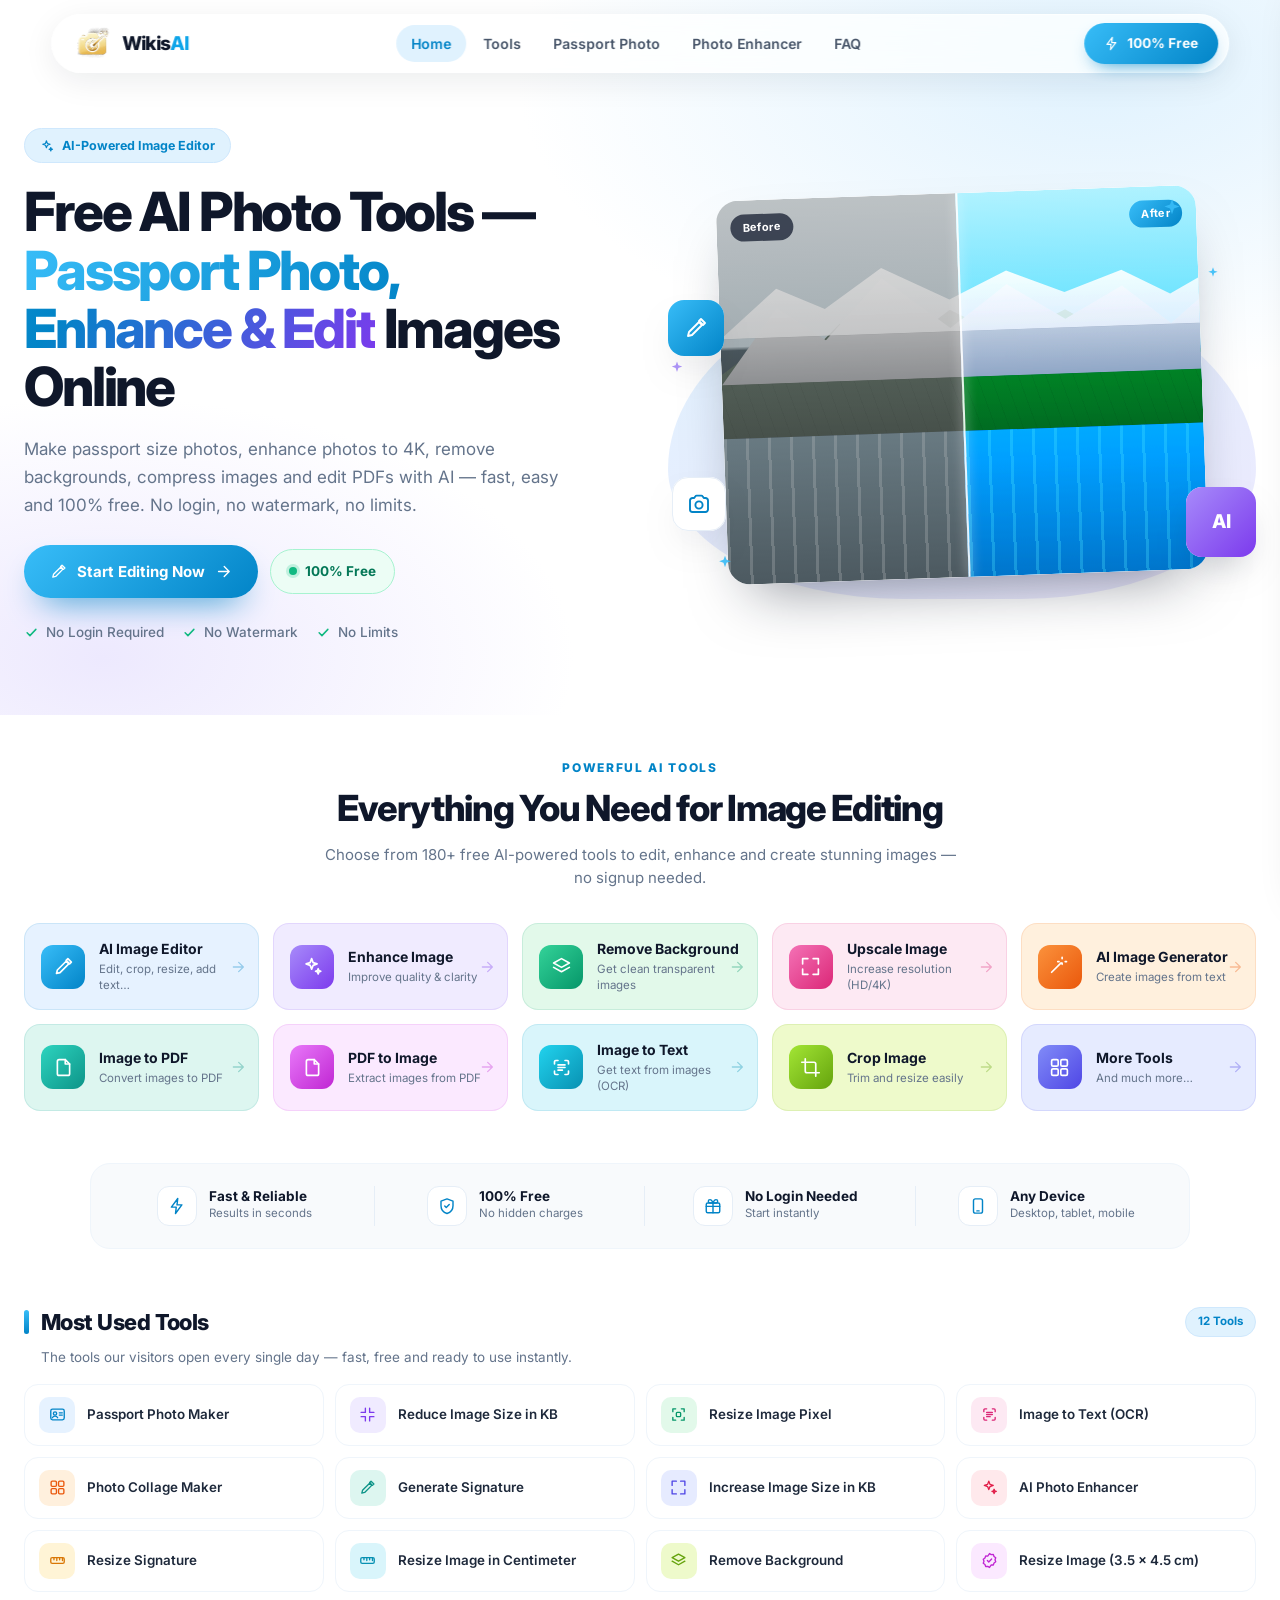
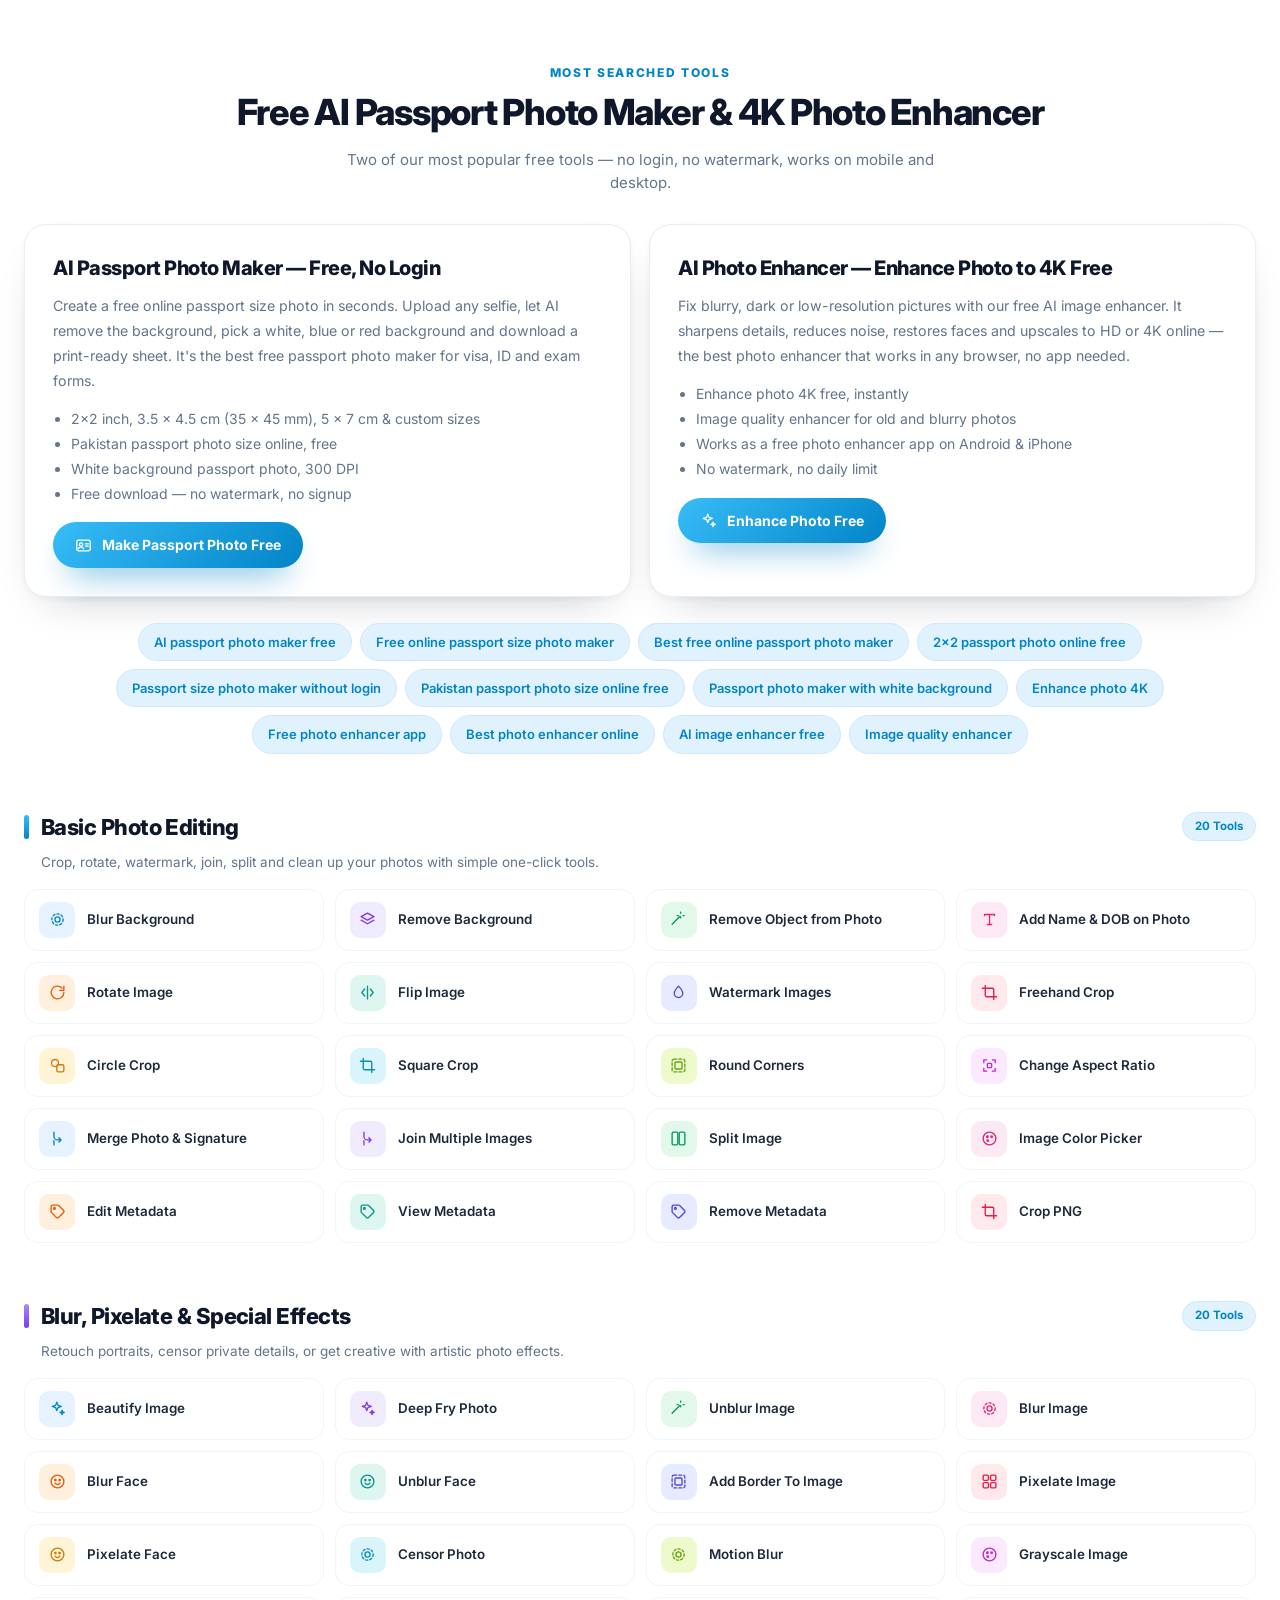
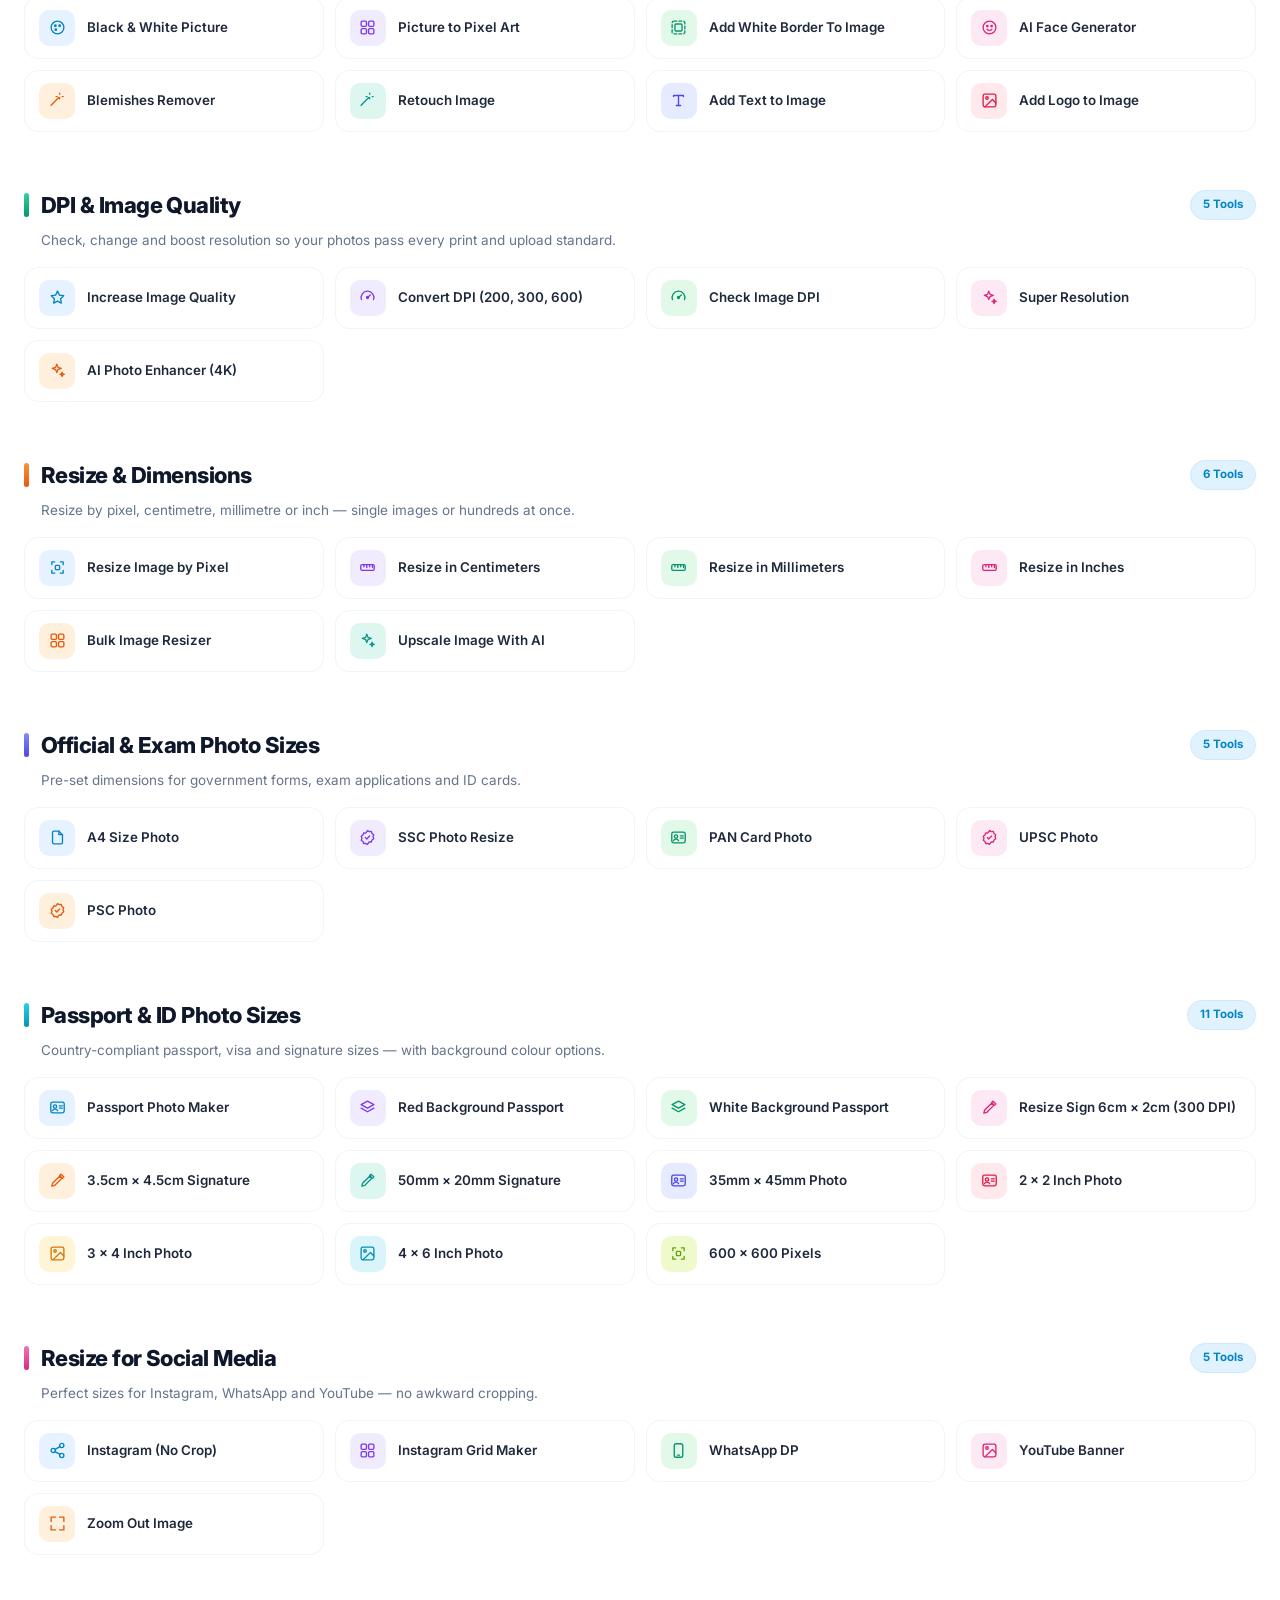
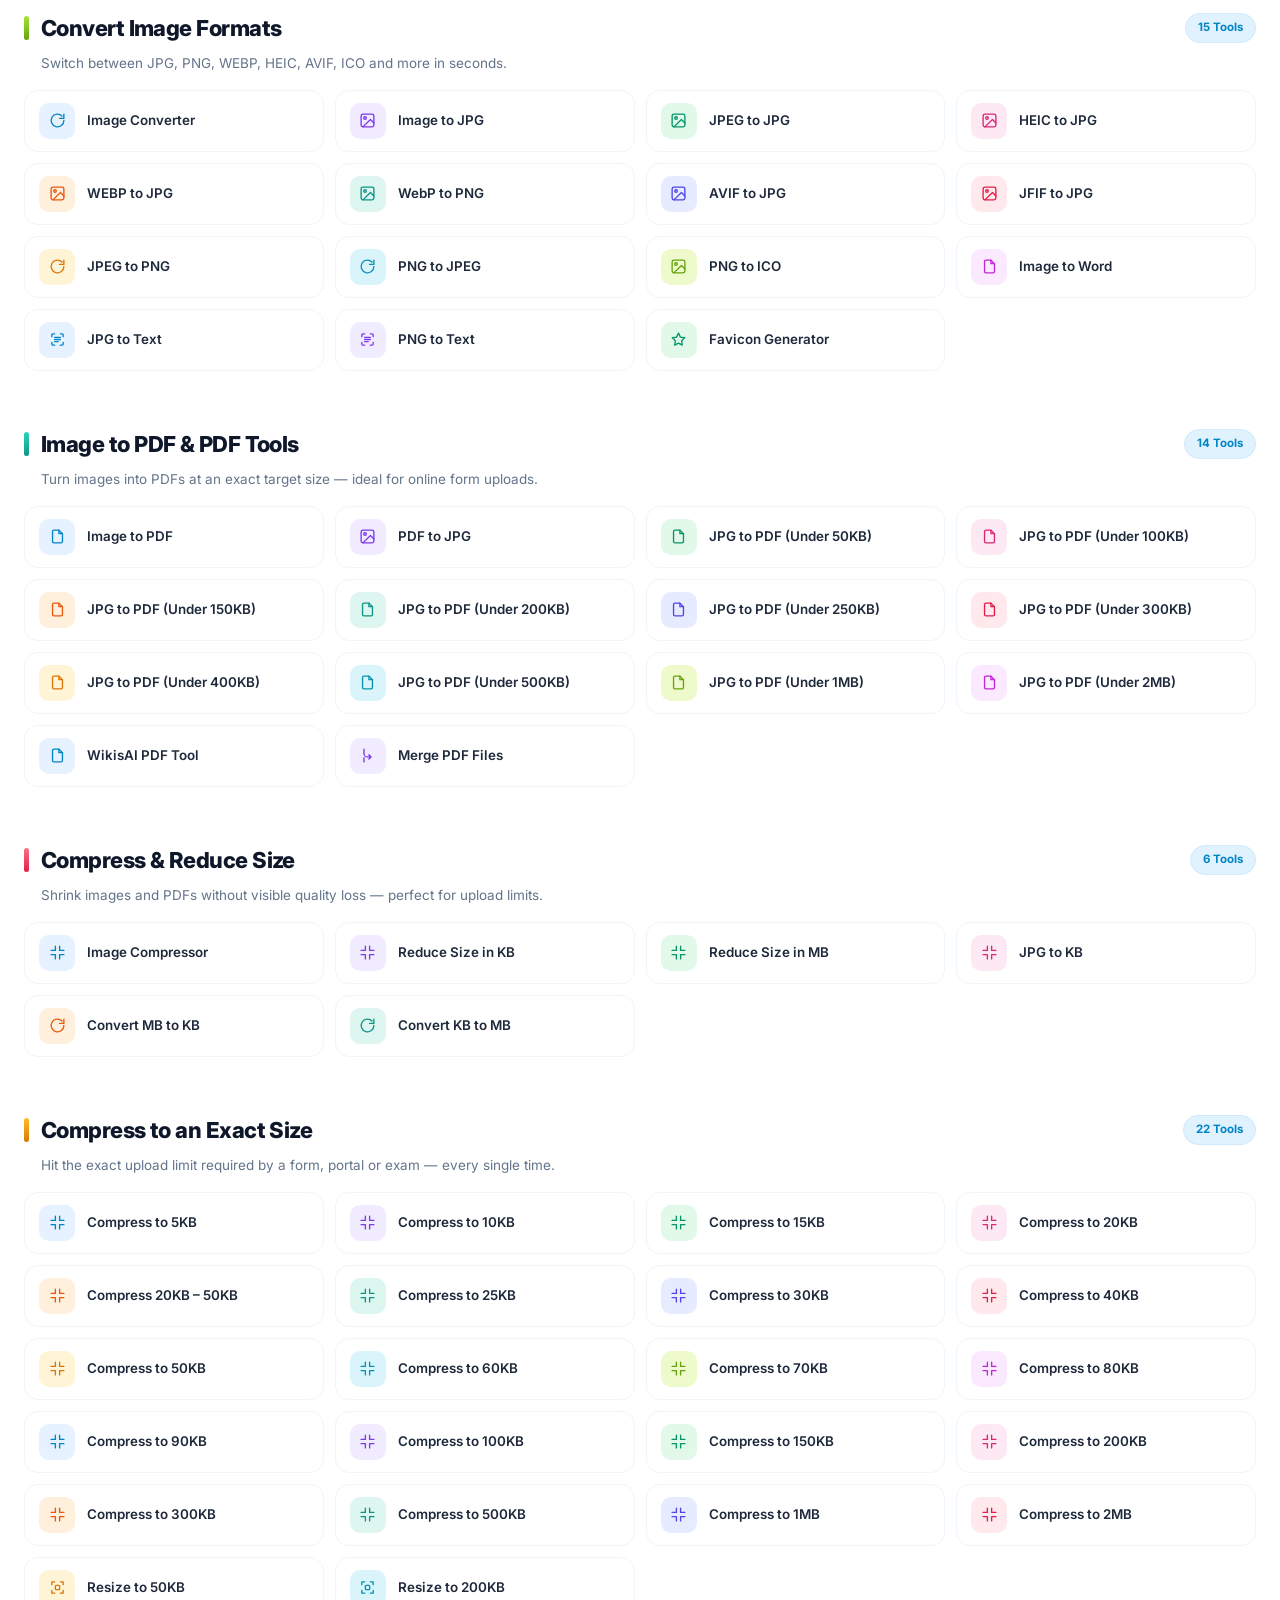
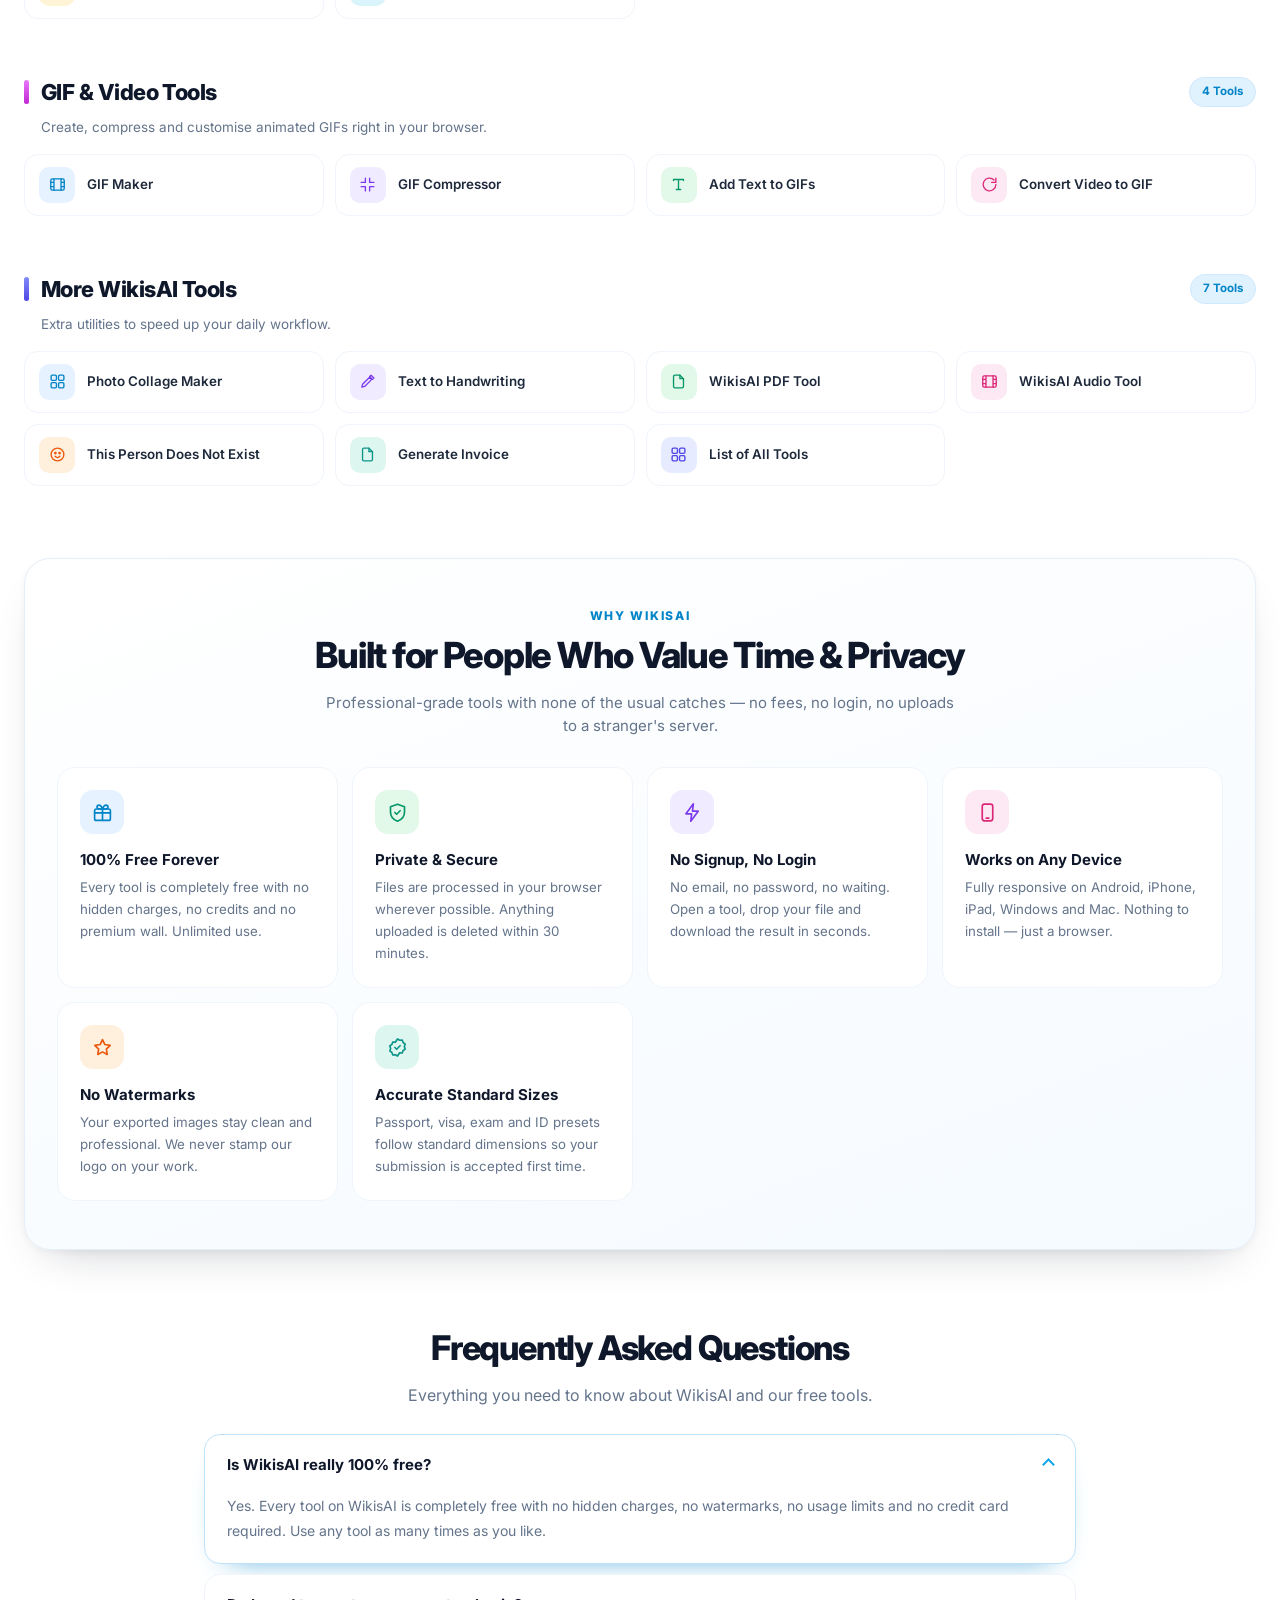
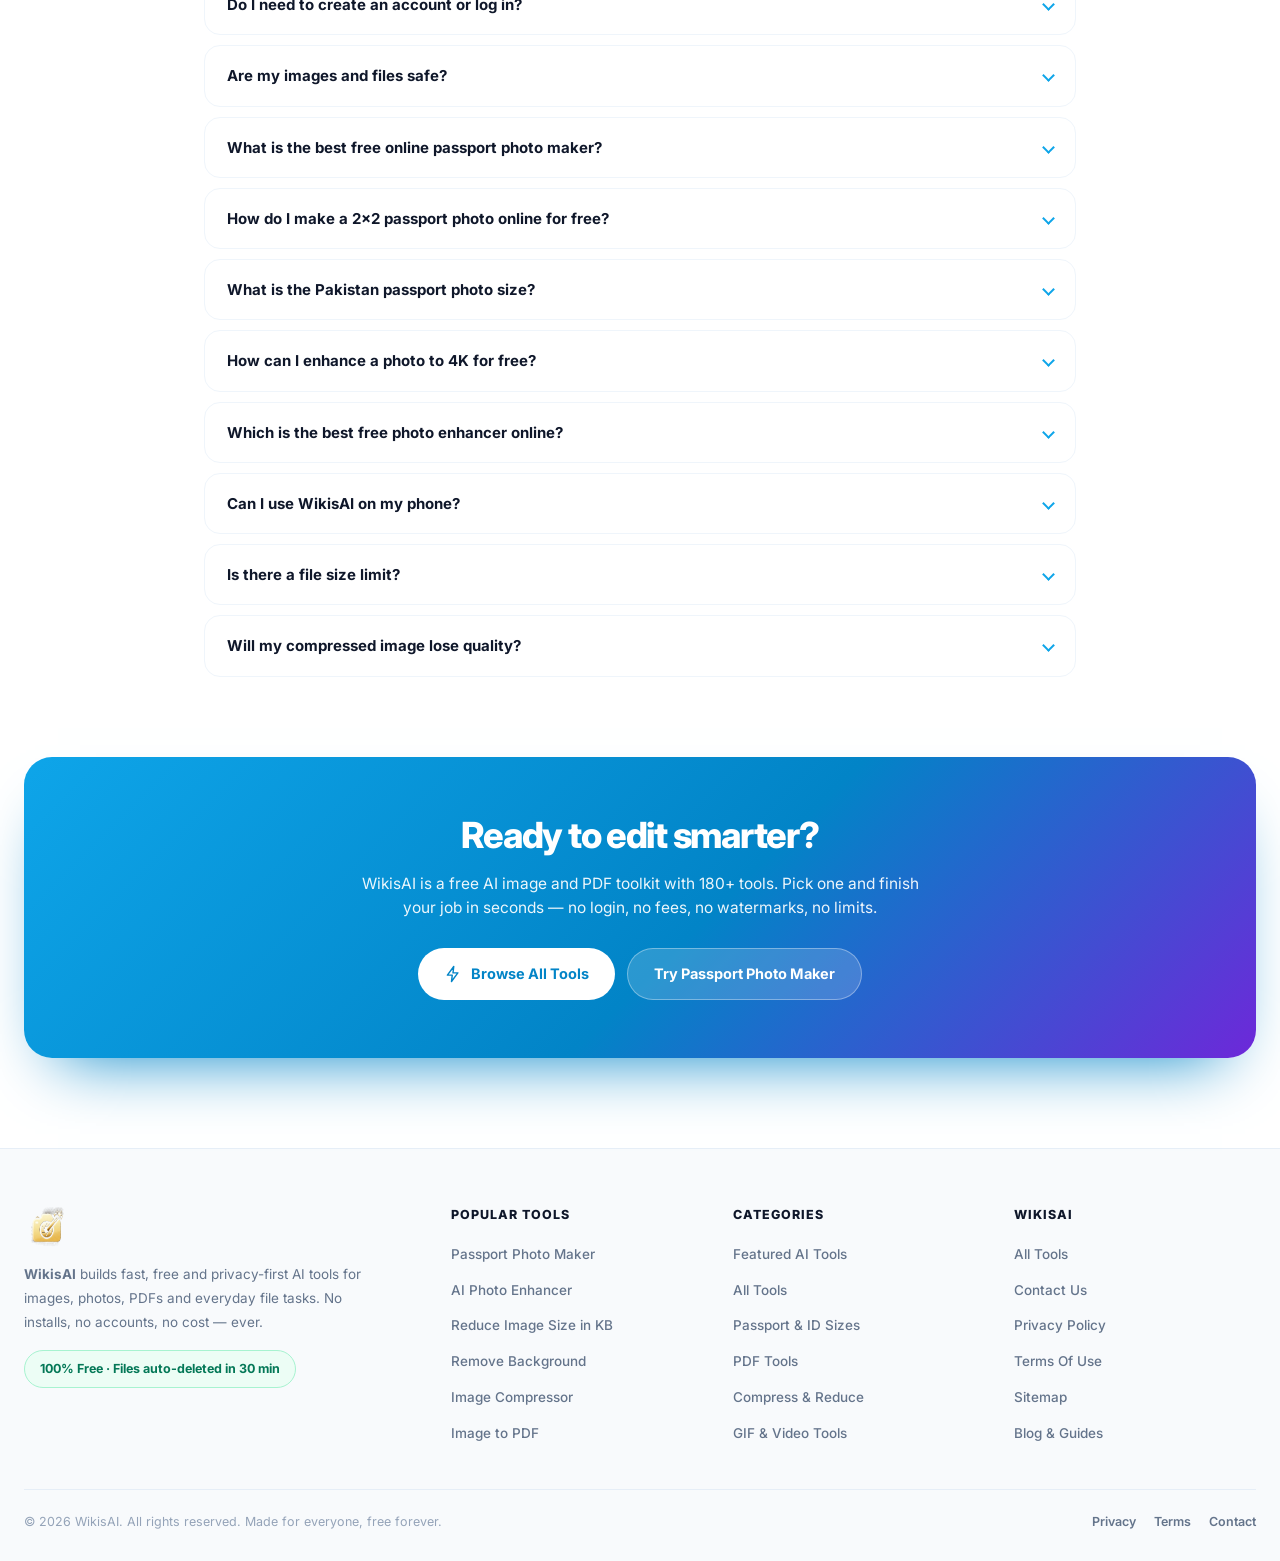
==== commit 4d4aeedc: "Update index.html" ====
--- a/index.html
+++ b/index.html
@@ -2,67 +2,24 @@
 <html lang="en">
 <head>
 <meta charset="UTF-8">
-<meta name="viewport" content="width=device-width, initial-scale=1.0, viewport-fit=cover">
-<meta http-equiv="X-UA-Compatible" content="IE=edge">
-
-<!-- Google tag (gtag.js) -->
+<meta name="viewport" content="width=device-width,initial-scale=1,maximum-scale=5,viewport-fit=cover">
 <script async src="https://www.googletagmanager.com/gtag/js?id=G-HY0QPVB05Q"></script>
-<script>
-  window.dataLayer = window.dataLayer || [];
-  function gtag(){dataLayer.push(arguments);}
-  gtag('js', new Date());
-  gtag('config', 'G-HY0QPVB05Q');
-</script>
-
-<title>WikisAI – Free AI Passport Photo Maker, Image Enhancer &amp; 180+ Online Tools</title>
-
-<meta name="description" content="WikisAI offers 180+ free AI-powered online tools — free passport size photo maker without login, AI photo enhancer, remove background, enhance photo 4K, 2x2 passport photo online free, compress images, convert formats &amp; edit PDFs. No signup, no watermark, unlimited use.">
-
-<meta name="keywords" content="free image tools, ai image editor, passport photo maker, remove background, compress image, enhance image, upscale image, image to pdf, pdf to image, wikisai, ai passport photo maker free, free online passport size photo maker free download, best free online passport photo maker, 2x2 passport photo online free, free passport size photo maker without login, pakistan passport photo size online free, passport maker free, free passport size photo maker with white background, best free photo enhancer, enhance photo 4k, free photo enhancer app, best photo enhancer online, ai image enhancer free, enhance photo 4k free, image quality enhancer, photo enhancer ai, free ai tools online, online photo editor free no signup, unlimited free image tools">
-
+<script>window.dataLayer=window.dataLayer||[];function gtag(){dataLayer.push(arguments)}gtag('js',new Date());gtag('config','G-HY0QPVB05Q');</script>
+<title>Free AI Passport Photo Maker &amp; Photo Enhancer 4K | WikisAI</title>
+<meta name="description" content="Free AI passport size photo maker without login, 4K photo enhancer, background remover, image compressor &amp; PDF tools. 180+ free online tools, no watermark.">
+<meta name="keywords" content="ai passport photo maker free, free online passport size photo maker free download, best free online passport photo maker, 2x2 passport photo online free, free passport size photo maker without login, pakistan passport photo size online free, passport maker free, free passport size photo maker with white background, best free photo enhancer, enhance photo 4k, free photo enhancer app, best photo enhancer online, ai image enhancer free, enhance photo 4k free, image quality enhancer, photo enhancer ai, remove background, compress image, image to pdf, free image tools, wikisai">
 <meta name="robots" content="index, follow, max-image-preview:large, max-snippet:-1, max-video-preview:-1">
-<meta name="googlebot" content="index, follow, max-snippet:-1, max-image-preview:large">
-<meta name="author" content="WikisAI">
-<meta name="theme-color" content="#0ea5e9">
-<meta name="format-detection" content="telephone=no">
-<meta name="rating" content="general">
-<meta name="revisit-after" content="3 days">
-<meta name="distribution" content="global">
-<meta name="language" content="English">
-
+<meta name="author" content="WikisAI"><meta name="theme-color" content="#0ea5e9"><meta name="format-detection" content="telephone=no">
 <link rel="canonical" href="https://wikisai.com/">
-<link rel="alternate" hreflang="en" href="https://wikisai.com/">
-<link rel="alternate" hreflang="x-default" href="https://wikisai.com/">
-
-<meta property="og:type" content="website">
-<meta property="og:site_name" content="WikisAI">
-<meta property="og:title" content="WikisAI – Free AI Passport Photo Maker &amp; Photo Enhancer Online">
-<meta property="og:description" content="180+ free AI-powered tools — passport photo maker without login, AI photo enhancer, enhance photo 4K, remove background, compress images &amp; PDFs. No signup. No watermark. Unlimited.">
-<meta property="og:url" content="https://wikisai.com/">
-<meta property="og:image" content="https://wikisai.com/logo.png">
-<meta property="og:image:width" content="512">
-<meta property="og:image:height" content="512">
-<meta property="og:image:alt" content="WikisAI – free AI image, photo and PDF tools">
-<meta property="og:locale" content="en_US">
-
-<meta name="twitter:card" content="summary_large_image">
-<meta name="twitter:site" content="@wikisai">
-<meta name="twitter:title" content="WikisAI – Free AI Passport Photo Maker &amp; Photo Enhancer">
-<meta name="twitter:description" content="Free passport size photo maker without login, AI photo enhancer, enhance photo 4K, remove background &amp; 180+ tools. 100% free, private by design.">
-<meta name="twitter:image" content="https://wikisai.com/logo.png">
-
-<link rel="icon" type="image/png" href="logo.png">
-<link rel="apple-touch-icon" href="logo.png">
-<link rel="manifest" href="/manifest.webmanifest">
-
-<link rel="preconnect" href="https://fonts.googleapis.com">
-<link rel="preconnect" href="https://fonts.gstatic.com" crossorigin>
-<link rel="dns-prefetch" href="https://www.googletagmanager.com">
-<link href="https://fonts.googleapis.com/css2?family=Inter:wght@400;500;600;700;800;900&display=swap" rel="stylesheet">
-
-<!-- ============================================================
-     RICH STRUCTURED DATA (Schema.org @graph)
-     ============================================================ -->
+<link rel="alternate" hreflang="en" href="https://wikisai.com/"><link rel="alternate" hreflang="x-default" href="https://wikisai.com/">
+<meta property="og:type" content="website"><meta property="og:site_name" content="WikisAI">
+<meta property="og:title" content="Free AI Passport Photo Maker &amp; Photo Enhancer 4K | WikisAI"><meta property="og:description" content="Free AI passport photo maker (no login), 4K photo enhancer, background remover, compressor and 180+ more free image & PDF tools.">
+<meta property="og:url" content="https://wikisai.com/"><meta property="og:image" content="https://wikisai.com/logo.png"><meta property="og:image:alt" content="WikisAI free AI image tools"><meta property="og:locale" content="en_US">
+<meta name="twitter:card" content="summary_large_image"><meta name="twitter:title" content="Free AI Passport Photo Maker &amp; Photo Enhancer 4K | WikisAI"><meta name="twitter:description" content="Free AI passport size photo maker without login, 4K photo enhancer, background remover, image compressor &amp; PDF tools. 180+ free online tools, no watermark."><meta name="twitter:image" content="https://wikisai.com/logo.png">
+<link rel="icon" type="image/png" href="/logo.png"><link rel="apple-touch-icon" href="/logo.png">
+<link rel="preload" as="image" href="/logo.png">
+<link rel="preconnect" href="https://fonts.googleapis.com"><link rel="preconnect" href="https://fonts.gstatic.com" crossorigin>
+<link href="https://fonts.googleapis.com/css2?family=Inter:wght@400;500;600;700;800&display=swap" rel="stylesheet">
 <script type="application/ld+json">
 {
   "@context": "https://schema.org",
@@ -72,13 +29,21 @@
       "@id": "https://wikisai.com/#website",
       "url": "https://wikisai.com/",
       "name": "WikisAI",
-      "alternateName": "Wikis AI",
-      "description": "Free AI-powered online image, photo and PDF tools. Passport photo maker, photo enhancer, background remover and 180+ more.",
+      "alternateName": [
+        "Wikis AI",
+        "WikisAI Free Image Tools"
+      ],
+      "description": "Free AI-powered online image, photo and PDF tools — AI passport photo maker, photo enhancer 4K, background remover, compressor and converter.",
       "inLanguage": "en",
-      "publisher": { "@id": "https://wikisai.com/#organization" },
+      "publisher": {
+        "@id": "https://wikisai.com/#organization"
+      },
       "potentialAction": {
         "@type": "SearchAction",
-        "target": { "@type": "EntryPoint", "urlTemplate": "https://wikisai.com/search?q={search_term_string}" },
+        "target": {
+          "@type": "EntryPoint",
+          "urlTemplate": "https://wikisai.com/search?q={search_term_string}"
+        },
         "query-input": "required name=search_term_string"
       }
     },
@@ -87,194 +52,268 @@
       "@id": "https://wikisai.com/#organization",
       "name": "WikisAI",
       "url": "https://wikisai.com/",
-      "logo": { "@type": "ImageObject", "url": "https://wikisai.com/logo.png", "width": 512, "height": 512 },
-      "description": "WikisAI builds free browser-based AI tools for images, photos and PDFs.",
-      "foundingDate": "2024",
-      "sameAs": []
+      "logo": {
+        "@type": "ImageObject",
+        "url": "https://wikisai.com/logo.png",
+        "width": 512,
+        "height": 512
+      },
+      "description": "WikisAI builds free browser-based AI tools for images, photos and PDFs."
+    },
+    {
+      "@type": "WebPage",
+      "@id": "https://wikisai.com/#webpage",
+      "url": "https://wikisai.com/",
+      "name": "Free AI Passport Photo Maker & Photo Enhancer 4K | WikisAI",
+      "isPartOf": {
+        "@id": "https://wikisai.com/#website"
+      },
+      "about": {
+        "@id": "https://wikisai.com/#app"
+      },
+      "inLanguage": "en",
+      "primaryImageOfPage": {
+        "@type": "ImageObject",
+        "url": "https://wikisai.com/logo.png"
+      }
     },
     {
       "@type": "WebApplication",
-      "@id": "https://wikisai.com/#webapp",
-      "name": "WikisAI – Free AI Image & Photo Tools",
+      "@id": "https://wikisai.com/#app",
+      "name": "WikisAI",
       "url": "https://wikisai.com/",
       "applicationCategory": "MultimediaApplication",
-      "applicationSubCategory": "Photo Editing",
+      "applicationSubCategory": "AI Image Editor",
       "operatingSystem": "Any (Web Browser)",
-      "browserRequirements": "Requires JavaScript. Works on Chrome, Safari, Edge, Firefox, Opera.",
-      "description": "Free online AI image editor with 180+ tools: AI passport photo maker, photo enhancer, background remover, image upscaler, compressor and PDF converter.",
-      "inLanguage": "en",
+      "browserRequirements": "Requires JavaScript",
       "isAccessibleForFree": true,
       "offers": {
         "@type": "Offer",
         "price": "0",
-        "priceCurrency": "USD",
-        "availability": "https://schema.org/InStock"
+        "priceCurrency": "USD"
       },
       "featureList": [
-        "AI Passport Photo Maker",
-        "Free Photo Enhancer",
-        "Enhance Photo 4K",
-        "Remove Image Background",
-        "AI Image Upscaler",
-        "Image Compressor",
-        "Image to PDF Converter",
-        "PDF to Image Converter",
-        "Image to Text (OCR)",
-        "Resize Image to Exact KB"
+        "AI passport photo maker (free, no login)",
+        "AI photo enhancer and 4K upscaler",
+        "AI background remover",
+        "Image compressor to exact KB/MB",
+        "Image converter (JPG, PNG, WEBP, HEIC, AVIF)",
+        "Image to PDF and PDF tools",
+        "Image to text OCR",
+        "AI face generator"
       ],
-      "aggregateRating": {
-        "@type": "AggregateRating",
-        "ratingValue": "4.8",
-        "bestRating": "5",
-        "worstRating": "1",
-        "ratingCount": "1284"
-      },
-      "publisher": { "@id": "https://wikisai.com/#organization" }
-    },
-    {
-      "@type": "SoftwareApplication",
-      "@id": "https://wikisai.com/#passport-photo-maker",
-      "name": "WikisAI Free Passport Photo Maker",
-      "url": "https://wikisai.com/passport-size-photo-genrate",
-      "applicationCategory": "PhotographyApplication",
-      "operatingSystem": "Any (Web Browser)",
-      "description": "Free AI passport photo maker online without login. Create 2x2 inch, 3.5x4.5 cm, 35x45 mm and Pakistan passport size photos with white background instantly.",
-      "isAccessibleForFree": true,
-      "offers": { "@type": "Offer", "price": "0", "priceCurrency": "USD" },
-      "aggregateRating": {
-        "@type": "AggregateRating",
-        "ratingValue": "4.9",
-        "bestRating": "5",
-        "ratingCount": "612"
+      "publisher": {
+        "@id": "https://wikisai.com/#organization"
       }
     },
     {
-      "@type": "SoftwareApplication",
-      "@id": "https://wikisai.com/#photo-enhancer",
-      "name": "WikisAI Free AI Photo Enhancer",
-      "url": "https://wikisai.com/enhance-image",
-      "applicationCategory": "PhotographyApplication",
+      "@type": "WebApplication",
+      "name": "AI Passport Photo Maker",
+      "url": "https://wikisai.com/passport-size-photo-genrate",
+      "applicationCategory": "MultimediaApplication",
       "operatingSystem": "Any (Web Browser)",
-      "description": "Free AI photo enhancer online. Enhance photo to 4K, improve image quality, unblur and upscale images automatically with AI.",
       "isAccessibleForFree": true,
-      "offers": { "@type": "Offer", "price": "0", "priceCurrency": "USD" },
-      "aggregateRating": {
-        "@type": "AggregateRating",
-        "ratingValue": "4.8",
-        "bestRating": "5",
-        "ratingCount": "498"
+      "description": "Free online passport size photo maker without login: 2x2 inch, 35x45 mm, white background, print sheet.",
+      "offers": {
+        "@type": "Offer",
+        "price": "0",
+        "priceCurrency": "USD"
+      }
+    },
+    {
+      "@type": "WebApplication",
+      "name": "AI Photo Enhancer",
+      "url": "https://wikisai.com/ai-photo-enhancer",
+      "applicationCategory": "MultimediaApplication",
+      "operatingSystem": "Any (Web Browser)",
+      "isAccessibleForFree": true,
+      "description": "Free AI image quality enhancer: sharpen, denoise and upscale photos to HD/4K online.",
+      "offers": {
+        "@type": "Offer",
+        "price": "0",
+        "priceCurrency": "USD"
       }
     },
     {
       "@type": "ItemList",
-      "@id": "https://wikisai.com/#featured-tools",
-      "name": "WikisAI Featured Free AI Tools",
-      "itemListOrder": "https://schema.org/ItemListOrderAscending",
-      "numberOfItems": 10,
+      "name": "Featured WikisAI tools",
       "itemListElement": [
-        { "@type": "ListItem", "position": 1, "name": "AI Image Editor", "url": "https://wikisai.com/ai-image-editor" },
-        { "@type": "ListItem", "position": 2, "name": "Enhance Image / AI Photo Enhancer", "url": "https://wikisai.com/enhance-image" },
-        { "@type": "ListItem", "position": 3, "name": "Remove Image Background", "url": "https://wikisai.com/remove-image-background" },
-        { "@type": "ListItem", "position": 4, "name": "Upscale Image AI (4K)", "url": "https://wikisai.com/upscale-image-ai" },
-        { "@type": "ListItem", "position": 5, "name": "AI Image Generator", "url": "https://wikisai.com/ai-face-generator" },
-        { "@type": "ListItem", "position": 6, "name": "Image to PDF", "url": "https://wikisai.com/image-to-pdf" },
-        { "@type": "ListItem", "position": 7, "name": "PDF to Image", "url": "https://wikisai.com/pdf-to-jpg" },
-        { "@type": "ListItem", "position": 8, "name": "Image to Text (OCR)", "url": "https://wikisai.com/image-to-text" },
-        { "@type": "ListItem", "position": 9, "name": "Crop Image", "url": "https://wikisai.com/crop-image" },
-        { "@type": "ListItem", "position": 10, "name": "Passport Photo Maker", "url": "https://wikisai.com/passport-size-photo-genrate" }
-      ]
-    },
-    {
-      "@type": "HowTo",
-      "@id": "https://wikisai.com/#howto-passport",
-      "name": "How to Make a Free Passport Size Photo Online Without Login",
-      "description": "Create a passport size photo free online in 4 simple steps — no signup, no watermark, no download limit.",
-      "totalTime": "PT1M",
-      "estimatedCost": { "@type": "MonetaryAmount", "currency": "USD", "value": "0" },
-      "tool": [
-        { "@type": "HowToTool", "name": "WikisAI Passport Photo Maker" }
-      ],
-      "step": [
         {
-          "@type": "HowToStep",
+          "@type": "ListItem",
           "position": 1,
-          "name": "Upload your photo",
-          "text": "Open the WikisAI Passport Photo Maker and upload any photo from your phone or computer."
+          "name": "AI Image Editor",
+          "url": "https://wikisai.com/ai-image-editor"
         },
         {
-          "@type": "HowToStep",
+          "@type": "ListItem",
           "position": 2,
-          "name": "Choose passport size",
-          "text": "Select 2x2 inch, 3.5x4.5 cm, 35x45 mm, Pakistan passport size or a custom size."
+          "name": "Enhance Image",
+          "url": "https://wikisai.com/enhance-image"
         },
         {
-          "@type": "HowToStep",
+          "@type": "ListItem",
           "position": 3,
-          "name": "Auto background & crop",
-          "text": "The AI removes the background, adds white or blue colour and auto-crops your face."
+          "name": "Remove Background",
+          "url": "https://wikisai.com/remove-image-background"
         },
         {
-          "@type": "HowToStep",
+          "@type": "ListItem",
           "position": 4,
-          "name": "Download free",
-          "text": "Download your passport photo instantly — free, without login and without a watermark."
+          "name": "Upscale Image",
+          "url": "https://wikisai.com/upscale-image-ai"
+        },
+        {
+          "@type": "ListItem",
+          "position": 5,
+          "name": "AI Image Generator",
+          "url": "https://wikisai.com/ai-face-generator"
+        },
+        {
+          "@type": "ListItem",
+          "position": 6,
+          "name": "Image to PDF",
+          "url": "https://wikisai.com/image-to-pdf"
+        },
+        {
+          "@type": "ListItem",
+          "position": 7,
+          "name": "PDF to Image",
+          "url": "https://wikisai.com/pdf-to-jpg"
+        },
+        {
+          "@type": "ListItem",
+          "position": 8,
+          "name": "Image to Text",
+          "url": "https://wikisai.com/image-to-text"
+        },
+        {
+          "@type": "ListItem",
+          "position": 9,
+          "name": "Crop Image",
+          "url": "https://wikisai.com/crop-image"
         }
-      ]
-    },
-    {
-      "@type": "BreadcrumbList",
-      "@id": "https://wikisai.com/#breadcrumb",
-      "itemListElement": [
-        { "@type": "ListItem", "position": 1, "name": "Home", "item": "https://wikisai.com/" },
-        { "@type": "ListItem", "position": 2, "name": "Tools", "item": "https://wikisai.com/#tools" },
-        { "@type": "ListItem", "position": 3, "name": "Passport Photo Maker", "item": "https://wikisai.com/passport-size-photo-genrate" }
       ]
     },
     {
       "@type": "FAQPage",
       "@id": "https://wikisai.com/#faq",
       "mainEntity": [
-        { "@type": "Question", "name": "Is WikisAI really 100% free?",
-          "acceptedAnswer": { "@type": "Answer", "text": "Yes. Every tool on WikisAI is completely free with no hidden charges, no watermarks and no credit card required. There is no login and no daily usage limit." } },
-        { "@type": "Question", "name": "Do I need to create an account or login?",
-          "acceptedAnswer": { "@type": "Answer", "text": "No. WikisAI requires no registration, no email and no login. Just open a tool, upload your file and download the result instantly." } },
-        { "@type": "Question", "name": "Are my images and files safe?",
-          "acceptedAnswer": { "@type": "Answer", "text": "Yes. Most tools process your files inside your browser, so images never leave your device. Uploaded files are auto-deleted within 30 minutes." } },
-        { "@type": "Question", "name": "What is the best free online passport photo maker?",
-          "acceptedAnswer": { "@type": "Answer", "text": "The WikisAI Passport Photo Maker is a free online passport size photo maker without login. It supports 2x2 inch, 3.5 x 4.5 cm, 35 x 45 mm, Pakistan passport size and custom sizes, with automatic white background and a print-ready sheet." } },
-        { "@type": "Question", "name": "Can I make a 2x2 passport photo online for free?",
-          "acceptedAnswer": { "@type": "Answer", "text": "Yes. The WikisAI Passport Photo Maker creates 2x2 inch US passport photos online free, with automatic background removal, face centering and instant download without a watermark." } },
-        { "@type": "Question", "name": "What is the Pakistan passport photo size?",
-          "acceptedAnswer": { "@type": "Answer", "text": "The standard Pakistan passport photo size is 35 mm x 45 mm (3.5 x 4.5 cm) with a plain white or light background. WikisAI has a one-click preset for this exact size." } },
-        { "@type": "Question", "name": "Can I enhance a photo to 4K for free?",
-          "acceptedAnswer": { "@type": "Answer", "text": "Yes. The WikisAI AI Photo Enhancer upscales and enhances photos up to 4K resolution free online, improving sharpness, clarity and colour automatically." } },
-        { "@type": "Question", "name": "Can I use WikisAI on my phone?",
-          "acceptedAnswer": { "@type": "Answer", "text": "Yes. WikisAI works on Android phones, iPhones, tablets, laptops and desktops in any modern browser." } },
-        { "@type": "Question", "name": "Is there a file size limit?",
-          "acceptedAnswer": { "@type": "Answer", "text": "Most tools accept images up to 25 MB per file. Bulk tools support larger files. No daily usage limit." } }
+        {
+          "@type": "Question",
+          "name": "Is WikisAI really 100% free?",
+          "acceptedAnswer": {
+            "@type": "Answer",
+            "text": "Yes. Every tool on WikisAI is completely free with no hidden charges, no watermarks, no usage limits and no credit card required. Use any tool as many times as you like."
+          }
+        },
+        {
+          "@type": "Question",
+          "name": "Do I need to create an account or log in?",
+          "acceptedAnswer": {
+            "@type": "Answer",
+            "text": "No. WikisAI has no login, no registration and no email. Open a tool, upload your file and download the result."
+          }
+        },
+        {
+          "@type": "Question",
+          "name": "Are my images and files safe?",
+          "acceptedAnswer": {
+            "@type": "Answer",
+            "text": "Yes. Most tools process files inside your browser, so images never leave your device. Anything uploaded to our servers is automatically deleted within 30 minutes."
+          }
+        },
+        {
+          "@type": "Question",
+          "name": "What is the best free online passport photo maker?",
+          "acceptedAnswer": {
+            "@type": "Answer",
+            "text": "The WikisAI AI Passport Photo Maker is a free passport size photo maker without login. It supports 3.5 × 4.5 cm (35 × 45 mm), 2 × 2 inch, 5 × 7 cm and custom sizes, with AI background removal (white, blue or red), cropping, brightness controls and a print-ready A4 sheet with multiple copies."
+          }
+        },
+        {
+          "@type": "Question",
+          "name": "How do I make a 2x2 passport photo online for free?",
+          "acceptedAnswer": {
+            "@type": "Answer",
+            "text": "Open the Passport Photo Maker (or the 2 × 2 Inch Photo tool), upload a clear front-facing photo, choose the 2x2 inch size and a white background, then download the single photo or a printable sheet. No signup or watermark."
+          }
+        },
+        {
+          "@type": "Question",
+          "name": "What is the Pakistan passport photo size?",
+          "acceptedAnswer": {
+            "@type": "Answer",
+            "text": "Pakistan passport photos are commonly 35 × 45 mm (3.5 × 4.5 cm) on a white background, 300 DPI. Our Pakistan passport photo tool sets this size automatically. Always confirm the latest requirement with the issuing authority before submitting."
+          }
+        },
+        {
+          "@type": "Question",
+          "name": "How can I enhance a photo to 4K for free?",
+          "acceptedAnswer": {
+            "@type": "Answer",
+            "text": "Use the AI Photo Enhancer or Upscale Image tool. Upload a low-quality or blurry image and the AI sharpens details, reduces noise and upscales resolution to HD or 4K. It's free, with no watermark and no signup."
+          }
+        },
+        {
+          "@type": "Question",
+          "name": "Which is the best free photo enhancer online?",
+          "acceptedAnswer": {
+            "@type": "Answer",
+            "text": "WikisAI's AI Photo Enhancer is a free online image quality enhancer that improves clarity, colour and sharpness in seconds, working on phone and desktop browsers without installing any app."
+          }
+        },
+        {
+          "@type": "Question",
+          "name": "Can I use WikisAI on my phone?",
+          "acceptedAnswer": {
+            "@type": "Answer",
+            "text": "Yes. WikisAI works on Android, iPhone, tablets, laptops and desktops in any modern browser such as Chrome, Safari, Edge or Firefox."
+          }
+        },
+        {
+          "@type": "Question",
+          "name": "Is there a file size limit?",
+          "acceptedAnswer": {
+            "@type": "Answer",
+            "text": "Most tools accept images up to 25 MB per file. The Bulk Image Resizer and PDF tools support larger files. There is no daily limit."
+          }
+        },
+        {
+          "@type": "Question",
+          "name": "Will my compressed image lose quality?",
+          "acceptedAnswer": {
+            "@type": "Answer",
+            "text": "Our compression tools reduce file size while preserving as much visual quality as possible. For most form uploads the difference is invisible."
+          }
+        }
       ]
     }
   ]
 }
 </script>
-
 <style>
-/* ============================================================
-   RESET & TOKENS
-   ============================================================ */
-*,*::before,*::after{box-sizing:border-box}
-html{-webkit-text-size-adjust:100%;scroll-behavior:smooth}
-body{
+*,*::before,*::after {
+  box-sizing:border-box;
+}
+
+html {
+  -webkit-text-size-adjust:100%;
+  scroll-behavior:smooth;
+  overflow-x:hidden;
+}
+
+body {
   margin:0;
-  font-family:'Inter',system-ui,-apple-system,'Segoe UI',Roboto,Helvetica,Arial,sans-serif;
+  font-family:'Inter',system-ui,-apple-system,'Segoe UI',Roboto,Arial,sans-serif;
   color:#0f172a;
   line-height:1.55;
   -webkit-font-smoothing:antialiased;
-  background:#ffffff;
+  background:#fff;
   min-height:100vh;
   overflow-x:hidden;
 }
-:root{
+
+:root {
   --ink:#0f172a;
   --ink-2:#1e293b;
   --muted:#64748b;
@@ -284,936 +323,1789 @@
   --brand:#0ea5e9;
   --brand-2:#0284c7;
   --brand-soft:#e0f2fe;
-  --r:18px;
-  --r-sm:14px;
-  --shadow-sm:0 1px 2px rgba(15,23,42,.05), 0 4px 12px -6px rgba(15,23,42,.10);
-  --shadow:0 2px 6px rgba(15,23,42,.04), 0 20px 44px -26px rgba(15,23,42,.30);
-  --shadow-lg:0 24px 60px -28px rgba(14,165,233,.42);
+  --shadow:0 2px 6px rgba(15,23,42,.04),0 20px 44px -26px rgba(15,23,42,.3);
   --ease:cubic-bezier(.22,1,.36,1);
 }
-h1,h2,h3,h4,p{margin:0}
-img{max-width:100%;display:block}
-a{color:inherit}
-button{font:inherit;color:inherit}
-.ic{width:18px;height:18px;fill:none;stroke:currentColor;stroke-width:1.9;stroke-linecap:round;stroke-linejoin:round;display:block}
-.sr{position:absolute;width:1px;height:1px;overflow:hidden;clip:rect(0 0 0 0);white-space:nowrap}
-
-/* ============================================================
-   FLOATING POPUP NAVBAR  (glass pill)
-   ============================================================ */
-.hdr{
+
+h1,h2,h3,h4,p {
+  margin:0;
+}
+
+img {
+  max-width:100%;
+  display:block;
+}
+
+a {
+  color:inherit;
+}
+
+button {
+  font:inherit;
+  color:inherit;
+}
+
+.ic {
+  width:18px;
+  height:18px;
+  fill:none;
+  stroke:currentColor;
+  stroke-width:1.9;
+  stroke-linecap:round;
+  stroke-linejoin:round;
+  display:block;
+}
+
+.t-blue {
+  --fb:#e6f2ff;
+  --ff:#0284c7;
+  --fs:linear-gradient(135deg,#38bdf8,#0284c7);
+}
+
+.t-purple {
+  --fb:#f0ebff;
+  --ff:#7c3aed;
+  --fs:linear-gradient(135deg,#a78bfa,#7c3aed);
+}
+
+.t-green {
+  --fb:#e2f9ea;
+  --ff:#059669;
+  --fs:linear-gradient(135deg,#34d399,#059669);
+}
+
+.t-pink {
+  --fb:#fde9f3;
+  --ff:#db2777;
+  --fs:linear-gradient(135deg,#f472b6,#db2777);
+}
+
+.t-orange {
+  --fb:#fff0dd;
+  --ff:#ea580c;
+  --fs:linear-gradient(135deg,#fb923c,#ea580c);
+}
+
+.t-teal {
+  --fb:#ddf6f0;
+  --ff:#0d9488;
+  --fs:linear-gradient(135deg,#2dd4bf,#0d9488);
+}
+
+.t-indigo {
+  --fb:#e6ebff;
+  --ff:#4f46e5;
+  --fs:linear-gradient(135deg,#818cf8,#4f46e5);
+}
+
+.t-rose {
+  --fb:#ffe9ec;
+  --ff:#e11d48;
+  --fs:linear-gradient(135deg,#fb7185,#e11d48);
+}
+
+.t-amber {
+  --fb:#fff4d6;
+  --ff:#d97706;
+  --fs:linear-gradient(135deg,#fbbf24,#d97706);
+}
+
+.t-cyan {
+  --fb:#d9f5fb;
+  --ff:#0891b2;
+  --fs:linear-gradient(135deg,#22d3ee,#0891b2);
+}
+
+.t-lime {
+  --fb:#eefacb;
+  --ff:#65a30d;
+  --fs:linear-gradient(135deg,#a3e635,#65a30d);
+}
+
+.t-fuchsia {
+  --fb:#fbe9ff;
+  --ff:#c026d3;
+  --fs:linear-gradient(135deg,#e879f9,#c026d3);
+}
+
+/* NAVBAR (floating popup pill) */
+.nb {
   position:fixed;
-  top:14px;left:50%;transform:translateX(-50%);
-  width:calc(100% - 32px);
-  max-width:1260px;
-  z-index:900;
+  top:14px;
+  left:50%;
+  transform:translateX(-50%);
+  width:92%;
+  max-width:1180px;
+  z-index:1050;
+  display:flex;
+  align-items:center;
+  gap:16px;
+  padding:8px 10px 8px 18px;
   background:rgba(255,255,255,.78);
-  -webkit-backdrop-filter:saturate(180%) blur(20px);
-  backdrop-filter:saturate(180%) blur(20px);
-  border:1px solid rgba(255,255,255,.65);
-  border-radius:999px;
-  box-shadow:0 8px 32px -14px rgba(15,23,42,.16), 0 1px 0 rgba(255,255,255,.8) inset;
-  transition:top .35s var(--ease), box-shadow .35s var(--ease), background .35s var(--ease), border-radius .35s var(--ease);
-}
-.hdr.scrolled{
+  -webkit-backdrop-filter:blur(24px) saturate(180%);
+  backdrop-filter:blur(24px) saturate(180%);
+  border:1px solid rgba(255,255,255,.6);
+  border-radius:50px;
+  box-shadow:0 8px 32px rgba(15,23,42,.08);
+  transition:.45s var(--ease);
+}
+
+.nb.scrolled {
   top:8px;
   background:rgba(255,255,255,.92);
-  box-shadow:0 14px 40px -16px rgba(15,23,42,.22), 0 1px 0 rgba(255,255,255,.9) inset;
-}
-.hdr-in{
-  padding:9px 12px 9px 16px;
-  display:flex;align-items:center;gap:14px;
-}
-.logo{display:flex;align-items:center;gap:9px;text-decoration:none;flex:none}
-.logo img{height:34px;width:auto;border-radius:9px}
-.logo-txt b{font-size:18.5px;font-weight:800;letter-spacing:-.035em;color:var(--ink)}
-.logo-txt b em{font-style:normal;color:var(--brand)}
-
-/* desktop nav links */
-.nav{display:flex;align-items:center;gap:2px;margin-left:auto}
-.nav a{
-  text-decoration:none;font-size:13.6px;font-weight:600;color:#475569;
-  padding:8px 14px;border-radius:999px;transition:.2s var(--ease);white-space:nowrap;
-}
-.nav a:hover{color:var(--brand-2);background:var(--brand-soft)}
-.nav a.active{color:#fff;background:linear-gradient(135deg,#38bdf8,#0284c7);box-shadow:0 6px 16px -8px rgba(2,132,199,.9)}
-
-.hdr-actions{display:flex;align-items:center;gap:8px;flex:none}
-.free-badge{
-  display:inline-flex;align-items:center;gap:6px;flex:none;
-  background:linear-gradient(135deg,#e0f2fe,#dbeafe);color:var(--brand-2);
-  padding:8px 14px;border-radius:999px;font-size:12.5px;font-weight:700;
+  box-shadow:0 14px 40px rgba(15,23,42,.14);
+}
+
+.logo {
+  display:flex;
+  align-items:center;
+  gap:9px;
+  text-decoration:none;
+  flex:none;
+}
+
+.logo img {
+  height:34px;
+  width:auto;
+}
+
+.logo b {
+  font-size:19px;
+  font-weight:800;
+  letter-spacing:-.035em;
+}
+
+.logo b em {
+  font-style:normal;
+  color:var(--brand);
+}
+
+.nl {
+  display:flex;
+  gap:2px;
+  margin:0 auto;
+}
+
+.nl a {
+  text-decoration:none;
+  font-size:14px;
+  font-weight:600;
+  color:#475569;
+  padding:8px 15px;
+  border-radius:50px;
+  transition:.25s;
+}
+
+.nl a:hover,.nl a.active {
+  background:var(--brand-soft);
+  color:var(--brand-2);
+}
+
+.nb-cta {
+  display:inline-flex;
+  align-items:center;
+  gap:8px;
+  text-decoration:none;
+  background:linear-gradient(135deg,#38bdf8,#0284c7);
+  color:#fff;
+  font-weight:700;
+  font-size:13.5px;
+  padding:10px 20px;
+  border-radius:50px;
+  box-shadow:0 8px 20px -10px #0284c7;
+  transition:.3s;
+}
+
+.nb-cta:hover {
+  transform:translateY(-2px);
+}
+
+.nb-cta .ic {
+  width:15px;
+  height:15px;
+}
+
+.burger {
+  display:none;
+  width:42px;
+  height:42px;
+  border-radius:50%;
+  border:1px solid var(--line);
+  background:#fff;
+  cursor:pointer;
+  align-items:center;
+  justify-content:center;
+  margin-left:auto;
+  color:var(--ink-2);
+}
+
+.burger .ic {
+  width:20px;
+  height:20px;
+}
+
+.ov {
+  position:fixed;
+  inset:0;
+  background:rgba(15,23,42,.5);
+  -webkit-backdrop-filter:blur(4px);
+  backdrop-filter:blur(4px);
+  z-index:2000;
+  opacity:0;
+  visibility:hidden;
+  transition:.4s var(--ease);
+}
+
+.ov.on {
+  opacity:1;
+  visibility:visible;
+}
+
+.sb {
+  position:fixed;
+  top:0;
+  right:-330px;
+  width:300px;
+  max-width:86vw;
+  height:100vh;
+  height:100dvh;
+  background:#fff;
+  z-index:2100;
+  padding:22px 18px;
+  overflow-y:auto;
+  transition:right .45s var(--ease);
+  box-shadow:-8px 0 40px rgba(15,23,42,.15);
+}
+
+.sb.on {
+  right:0;
+}
+
+.sb-x {
+  position:absolute;
+  top:14px;
+  right:14px;
+  width:36px;
+  height:36px;
+  border-radius:50%;
+  border:0;
+  background:#f1f5f9;
+  cursor:pointer;
+  display:grid;
+  place-items:center;
+  transition:.3s;
+}
+
+.sb-x:hover {
+  background:#fee2e2;
+  color:#e11d48;
+  transform:rotate(90deg);
+}
+
+.sb-logo {
+  margin:4px 0 18px;
+}
+
+.sb a.sl {
+  display:block;
+  text-decoration:none;
+  padding:12px 14px;
+  border-radius:12px;
+  font-weight:600;
+  font-size:15px;
+  color:#475569;
+  margin-bottom:3px;
+  transition:.25s;
+}
+
+.sb a.sl:hover,.sb a.sl.active {
+  background:var(--brand-soft);
+  color:var(--brand-2);
+  padding-left:20px;
+}
+
+.sb h5 {
+  margin:16px 14px 6px;
+  font-size:11px;
+  letter-spacing:.1em;
+  text-transform:uppercase;
+  color:var(--muted-2);
+}
+
+.sb hr {
+  border:0;
+  height:1px;
+  background:var(--line);
+  margin:12px 0;
+}
+
+.sb .nb-cta {
+  display:flex;
+  justify-content:center;
+  margin-top:10px;
+  padding:13px;
+}
+
+.sb .free {
+  margin-top:14px;
+  text-align:center;
+  font-size:12.5px;
+  font-weight:700;
+  color:#047857;
+  background:#ecfdf5;
+  border:1px solid #a7f3d0;
+  border-radius:50px;
+  padding:8px;
+}
+
+@media(max-width:960px) {
+  .nl,.nb>.nb-cta {
+    display:none;
+  }
+  .burger {
+    display:flex;
+  }
+  .nb {
+    padding:7px 8px 7px 14px;
+  }
+}
+
+/* HERO */
+.hero {
+  position:relative;
+  overflow:hidden;
+  padding:128px 24px 72px;
+  background:radial-gradient(900px 480px at 86% 10%,#e0f2fe,rgba(224,242,254,0) 65%),radial-gradient(760px 420px at 8% 92%,#ede9fe,rgba(237,233,254,0) 62%),#fff;
+}
+
+.hero-in {
+  position:relative;
+  max-width:1280px;
+  margin:0 auto;
+  display:grid;
+  grid-template-columns:minmax(0,1fr) minmax(0,1fr);
+  gap:56px;
+  align-items:center;
+}
+
+.pill {
+  display:inline-flex;
+  align-items:center;
+  gap:8px;
+  background:var(--brand-soft);
   border:1px solid #cfe8fd;
-}
-.free-badge .ic{width:13px;height:13px;color:var(--brand)}
-.btn-nav-cta{
-  display:inline-flex;align-items:center;gap:7px;text-decoration:none;
-  background:linear-gradient(135deg,#38bdf8,#0284c7);color:#fff;
-  padding:10px 18px;border-radius:999px;font-size:13px;font-weight:700;
-  box-shadow:0 10px 22px -12px rgba(2,132,199,1);transition:.25s var(--ease);
-  white-space:nowrap;
-}
-.btn-nav-cta:hover{transform:translateY(-2px);filter:brightness(1.06)}
-.btn-nav-cta .ic{width:14px;height:14px}
-
-/* burger */
-.burger{
-  display:none;width:42px;height:42px;border-radius:999px;
-  border:1px solid rgba(15,23,42,.08);background:rgba(255,255,255,.7);
-  cursor:pointer;align-items:center;justify-content:center;flex:none;
-  transition:.25s var(--ease);
-}
-.burger:hover{background:var(--brand-soft);border-color:#bfe3fb}
-.burger span{display:block;width:16px;height:2px;background:var(--ink-2);border-radius:2px;position:relative}
-.burger span::before,.burger span::after{content:'';position:absolute;left:0;width:16px;height:2px;background:var(--ink-2);border-radius:2px}
-.burger span::before{top:-5.5px}
-.burger span::after{top:5.5px}
-
-@media(max-width:1020px){
-  .nav{display:none}
-  .free-badge{display:none}
-  .btn-nav-cta{display:none}
-  .burger{display:flex;margin-left:auto}
-}
-@media(max-width:400px){
-  .hdr{width:calc(100% - 20px);top:10px}
-  .hdr-in{padding:7px 8px 7px 12px}
-  .logo img{height:30px}
-  .logo-txt b{font-size:16.5px}
-  .burger{width:38px;height:38px}
-}
-
-/* ============================================================
-   MOBILE DRAWER  (popup nav)
-   ============================================================ */
-.drawer-overlay{
-  position:fixed;inset:0;background:rgba(15,23,42,.48);
-  -webkit-backdrop-filter:blur(5px);backdrop-filter:blur(5px);
-  z-index:980;opacity:0;visibility:hidden;
-  transition:opacity .35s var(--ease), visibility .35s var(--ease);
-}
-.drawer-overlay.open{opacity:1;visibility:visible}
-
-.drawer{
-  position:fixed;top:0;right:-360px;width:322px;max-width:88vw;
-  height:100vh;height:100dvh;background:#fff;z-index:990;
-  padding:20px 20px 28px;overflow-y:auto;
-  transition:right .42s var(--ease);
-  box-shadow:-24px 0 70px -24px rgba(15,23,42,.45);
-  -webkit-overflow-scrolling:touch;
-}
-.drawer.open{right:0}
-.drawer-head{display:flex;align-items:center;justify-content:space-between;margin-bottom:20px}
-.drawer-head .logo-txt b{font-size:19px}
-.drawer-close{
-  width:36px;height:36px;border-radius:50%;border:none;cursor:pointer;
-  background:#f1f5f9;color:var(--ink-2);display:grid;place-items:center;
-  font-size:20px;line-height:1;transition:.25s var(--ease);
-}
-.drawer-close:hover{background:#fee2e2;color:#dc2626;transform:rotate(90deg)}
-
-.drawer-nav{display:flex;flex-direction:column;gap:2px}
-.drawer-nav a{
-  text-decoration:none;font-size:15px;font-weight:600;color:#334155;
-  padding:12px 14px;border-radius:12px;transition:.2s var(--ease);
-  display:flex;align-items:center;gap:10px;
-}
-.drawer-nav a:hover,.drawer-nav a.active{background:var(--brand-soft);color:var(--brand-2)}
-.drawer-nav a.active{font-weight:700}
-.drawer-nav a .ic{width:16px;height:16px;opacity:.75}
-
-.drawer-divider{height:1px;background:var(--line);margin:16px 0}
-.drawer-label{
-  font-size:11px;font-weight:800;letter-spacing:.12em;text-transform:uppercase;
-  color:var(--muted-2);margin:0 0 8px 14px;
-}
-.drawer-cta{
-  display:flex;align-items:center;justify-content:center;gap:9px;
-  text-decoration:none;margin-top:18px;
-  background:linear-gradient(135deg,#38bdf8,#0284c7);color:#fff;
-  padding:14px 20px;border-radius:999px;font-size:14.5px;font-weight:700;
-  box-shadow:0 14px 30px -14px rgba(2,132,199,1);
-}
-.drawer-note{
-  text-align:center;font-size:11.5px;color:var(--muted-2);
-  margin-top:14px;line-height:1.6;
-}
-body.no-scroll{overflow:hidden}
-
-/* ============================================================
-   HERO
-   ============================================================ */
-.hero{
-  position:relative;overflow:hidden;
-  padding:132px 24px 72px;
-  background:
-    radial-gradient(900px 480px at 86% 10%, #e0f2fe 0%, rgba(224,242,254,0) 65%),
-    radial-gradient(760px 420px at 8% 92%, #ede9fe 0%, rgba(237,233,254,0) 62%),
-    #ffffff;
-}
-.hero::before{
-  content:'';position:absolute;top:-240px;left:50%;transform:translateX(-50%);
-  width:1100px;height:600px;border-radius:50%;
-  background:radial-gradient(circle, rgba(125,211,252,.30), rgba(125,211,252,0) 70%);
-  pointer-events:none;
-}
-.hero-in{
-  position:relative;max-width:1280px;margin:0 auto;
-  display:grid;grid-template-columns:minmax(0,1fr) minmax(0,1fr);
-  gap:56px;align-items:center;
-}
-
-.pill{
-  display:inline-flex;align-items:center;gap:8px;
-  background:var(--brand-soft);border:1px solid #cfe8fd;color:var(--brand-2);
-  padding:7px 15px;border-radius:999px;font-size:12.5px;font-weight:700;
+  color:var(--brand-2);
+  padding:7px 15px;
+  border-radius:999px;
+  font-size:12.5px;
+  font-weight:700;
   margin-bottom:20px;
 }
-.pill .ic{width:14px;height:14px}
-
-.hero h1{
-  font-size:clamp(32px,4.6vw,54px);line-height:1.06;letter-spacing:-.04em;font-weight:800;
-  color:var(--ink);
-}
-.hero h1 .grad{
-  background:linear-gradient(120deg,#38bdf8 0%,#0284c7 55%,#7c3aed 100%);
-  -webkit-background-clip:text;background-clip:text;color:transparent;
-}
-.hero p.lead{
-  margin:20px 0 0;max-width:520px;font-size:clamp(15px,1.5vw,17px);
-  color:var(--muted);line-height:1.65;
-}
-.hero-cta{display:flex;flex-wrap:wrap;gap:12px;align-items:center;margin-top:26px}
-.btn-primary{
-  display:inline-flex;align-items:center;gap:10px;text-decoration:none;
-  background:linear-gradient(135deg,#38bdf8,#0284c7);color:#fff;
-  padding:15px 26px;border-radius:999px;font-size:15px;font-weight:700;
-  box-shadow:0 16px 34px -16px rgba(2,132,199,1);transition:.22s var(--ease);
-}
-.btn-primary:hover{transform:translateY(-2px);filter:brightness(1.06)}
-.btn-primary .ic{width:17px;height:17px}
-.free-pill{
-  display:inline-flex;align-items:center;gap:8px;
-  background:#ecfdf5;border:1px solid #a7f3d0;color:#047857;
-  padding:11px 18px;border-radius:999px;font-size:13.5px;font-weight:700;
-}
-.free-pill .dot{width:8px;height:8px;border-radius:50%;background:#10b981;box-shadow:0 0 0 3px rgba(16,185,129,.2)}
-
-.checks{display:flex;flex-wrap:wrap;gap:14px 18px;margin-top:24px}
-.checks span{display:inline-flex;align-items:center;gap:7px;font-size:13.5px;color:var(--muted);font-weight:500}
-.checks span .ic{width:15px;height:15px;color:#10b981;stroke-width:2.4}
-
-/* ---------- hero art ---------- */
-.hero-art{position:relative;display:flex;justify-content:center;align-items:center;min-height:380px}
-.hero-art::before{
-  content:'';position:absolute;inset:auto 0 0 0;width:100%;height:76%;
+
+.pill .ic {
+  width:14px;
+  height:14px;
+}
+
+.hero h1 {
+  font-size:clamp(32px,4.6vw,54px);
+  line-height:1.08;
+  letter-spacing:-.04em;
+  font-weight:800;
+}
+
+.grad {
+  background:linear-gradient(120deg,#38bdf8,#0284c7 55%,#7c3aed);
+  -webkit-background-clip:text;
+  background-clip:text;
+  color:transparent;
+}
+
+.lead {
+  margin:18px 0 0;
+  max-width:540px;
+  font-size:clamp(15px,1.5vw,17px);
+  color:var(--muted);
+  line-height:1.65;
+}
+
+.hero-cta {
+  display:flex;
+  flex-wrap:wrap;
+  gap:12px;
+  align-items:center;
+  margin-top:26px;
+}
+
+.btn-primary {
+  display:inline-flex;
+  align-items:center;
+  gap:10px;
+  text-decoration:none;
+  background:linear-gradient(135deg,#38bdf8,#0284c7);
+  color:#fff;
+  padding:15px 26px;
+  border-radius:999px;
+  font-size:15px;
+  font-weight:700;
+  box-shadow:0 16px 34px -16px #0284c7;
+  transition:.2s;
+}
+
+.btn-primary:hover {
+  transform:translateY(-2px);
+}
+
+.btn-primary .ic {
+  width:17px;
+  height:17px;
+}
+
+.free-pill {
+  display:inline-flex;
+  align-items:center;
+  gap:8px;
+  background:#ecfdf5;
+  border:1px solid #a7f3d0;
+  color:#047857;
+  padding:11px 18px;
+  border-radius:999px;
+  font-size:13.5px;
+  font-weight:700;
+}
+
+.free-pill i {
+  width:8px;
+  height:8px;
+  border-radius:50%;
+  background:#10b981;
+  box-shadow:0 0 0 3px rgba(16,185,129,.2);
+}
+
+.checks {
+  display:flex;
+  flex-wrap:wrap;
+  gap:10px 18px;
+  margin-top:24px;
+}
+
+.checks span {
+  display:inline-flex;
+  align-items:center;
+  gap:7px;
+  font-size:13.5px;
+  color:var(--muted);
+  font-weight:500;
+}
+
+.checks .ic {
+  width:15px;
+  height:15px;
+  color:#10b981;
+  stroke-width:2.4;
+}
+
+.hero-art {
+  position:relative;
+  display:flex;
+  justify-content:center;
+  align-items:center;
+  padding:22px 26px;
+}
+
+.hero-art::before {
+  content:'';
+  position:absolute;
+  inset:auto 0 0 0;
+  height:76%;
   border-radius:50% 50% 40% 40%/60% 60% 40% 40%;
   background:linear-gradient(160deg,#e0f2fe,#ede9fe);
-  filter:blur(2px);z-index:0;transform:scale(.94);
-}
-.ba-card{
-  position:relative;z-index:2;
-  width:100%;max-width:480px;aspect-ratio:5/4;
-  border-radius:22px;overflow:hidden;
-  box-shadow:0 30px 60px -26px rgba(15,23,42,.5), 0 0 0 1px rgba(255,255,255,.7) inset;
+}
+
+.ba {
+  position:relative;
+  z-index:2;
+  width:100%;
+  max-width:480px;
+  aspect-ratio:5/4;
+  border-radius:22px;
+  overflow:hidden;
+  box-shadow:0 30px 60px -26px rgba(15,23,42,.5);
   transform:rotate(-2deg);
   background:#fff;
 }
-.ba-half{position:absolute;top:0;bottom:0;width:50%;overflow:hidden}
-.ba-half.left{left:0}
-.ba-half.right{right:0}
-.ba-img{position:absolute;top:0;height:100%;width:200%}
-.ba-half.left  .ba-img{left:0;filter:grayscale(.85) brightness(.9) contrast(.9)}
-.ba-half.right .ba-img{right:0;filter:saturate(1.4) contrast(1.08)}
-.ba-divider{
-  position:absolute;top:0;bottom:0;left:50%;width:2px;
-  background:rgba(255,255,255,.9);z-index:3;
-  box-shadow:0 0 12px rgba(255,255,255,.7);
-}
-.ba-tag{
-  position:absolute;top:14px;z-index:4;
-  background:rgba(15,23,42,.72);color:#fff;
-  padding:5px 12px;border-radius:999px;
-  font-size:11px;font-weight:700;letter-spacing:.04em;
-  -webkit-backdrop-filter:blur(6px);backdrop-filter:blur(6px);
-}
-.ba-tag.before{left:14px}
-.ba-tag.after{right:14px;background:linear-gradient(135deg,#38bdf8,#0284c7)}
-
-.ba-scene{
-  position:absolute;inset:0;
-  background:
-    radial-gradient(60% 40% at 50% 22%, #ffffff 0%, #dbeafe 55%, #bae6fd 100%),
-    linear-gradient(180deg,#bae6fd 0%,#7dd3fc 32%,#0369a1 33%,#0c4a6e 34%,#0c4a6e 55%,#075985 56%,#0ea5e9 100%);
-}
-.ba-scene::before{
-  content:'';position:absolute;left:0;right:0;bottom:38%;height:44%;
-  background:
-    linear-gradient(180deg,transparent 0%, transparent 55%, #0f172a22 100%),
-    repeating-linear-gradient(72deg, transparent 0 12px, rgba(0,0,0,.045) 12px 13px),
-    linear-gradient(180deg,#166534 0%,#15803d 55%,#166534 100%);
-  clip-path:polygon(0 62%, 8% 46%, 16% 58%, 25% 34%, 36% 52%, 48% 28%, 60% 46%, 72% 30%, 84% 50%, 92% 38%, 100% 56%, 100% 100%, 0 100%);
-}
-.ba-scene::after{
-  content:'';position:absolute;left:0;right:0;bottom:0;height:38%;
-  background:
-    repeating-linear-gradient(90deg, rgba(255,255,255,.24) 0 3px, transparent 3px 22px),
-    linear-gradient(180deg,#0ea5e9 0%,#0369a1 100%);
+
+.bh {
+  position:absolute;
+  top:0;
+  bottom:0;
+  width:50%;
+  overflow:hidden;
+}
+
+.bh.l {
+  left:0;
+}
+
+.bh.r {
+  right:0;
+}
+
+.bi {
+  position:absolute;
+  top:0;
+  height:100%;
+  width:200%;
+}
+
+.bh.l .bi {
+  left:0;
+  filter:grayscale(.85) brightness(.9) contrast(.9);
+}
+
+.bh.r .bi {
+  right:0;
+  filter:saturate(1.4) contrast(1.08);
+}
+
+.bd {
+  position:absolute;
+  top:0;
+  bottom:0;
+  left:50%;
+  width:2px;
+  background:rgba(255,255,255,.9);
+  z-index:3;
+  box-shadow:0 0 12px #fff;
+}
+
+.bt {
+  position:absolute;
+  top:14px;
+  z-index:4;
+  background:rgba(15,23,42,.72);
+  color:#fff;
+  padding:5px 12px;
+  border-radius:999px;
+  font-size:11px;
+  font-weight:700;
+  letter-spacing:.04em;
+}
+
+.bt.b {
+  left:14px;
+}
+
+.bt.a {
+  right:14px;
+  background:linear-gradient(135deg,#38bdf8,#0284c7);
+}
+
+.sc {
+  position:absolute;
+  inset:0;
+  background:linear-gradient(180deg,#bae6fd 0%,#7dd3fc 38%,#0369a1 39%,#0c4a6e 56%,#0ea5e9 100%);
+}
+
+.mt {
+  position:absolute;
+  left:0;
+  right:0;
+  top:14%;
+  height:34%;
+  background:linear-gradient(180deg,#f8fafc,#94a3b8);
+  clip-path:polygon(0 100%,12% 42%,22% 68%,34% 22%,48% 62%,60% 30%,72% 58%,84% 34%,94% 64%,100% 46%,100% 100%);
+}
+
+.sc::before {
+  content:'';
+  position:absolute;
+  left:0;
+  right:0;
+  bottom:38%;
+  height:44%;
+  background:repeating-linear-gradient(72deg,transparent 0 12px,rgba(0,0,0,.045) 12px 13px),linear-gradient(180deg,#166534,#15803d 55%,#166534);
+  clip-path:polygon(0 62%,8% 46%,16% 58%,25% 34%,36% 52%,48% 28%,60% 46%,72% 30%,84% 50%,92% 38%,100% 56%,100% 100%,0 100%);
+}
+
+.sc::after {
+  content:'';
+  position:absolute;
+  left:0;
+  right:0;
+  bottom:0;
+  height:38%;
+  background:repeating-linear-gradient(90deg,rgba(255,255,255,.24) 0 3px,transparent 3px 22px),linear-gradient(180deg,#0ea5e9,#0369a1);
   opacity:.9;
 }
-.ba-mountain{
-  position:absolute;left:0;right:0;top:14%;height:34%;
-  background:linear-gradient(180deg,#f8fafc 0%,#cbd5e1 60%,#94a3b8 100%);
-  clip-path:polygon(0 100%, 12% 42%, 22% 68%, 34% 22%, 48% 62%, 60% 30%, 72% 58%, 84% 34%, 94% 64%, 100% 46%, 100% 100%);
+
+.mt {
   filter:drop-shadow(0 4px 8px rgba(15,23,42,.15));
 }
-.ba-mountain.snow{
-  top:14%;height:22%;
-  background:linear-gradient(180deg,#ffffff 0%,#e2e8f0 100%);
-  clip-path:polygon(0 100%, 12% 42%, 22% 68%, 34% 22%, 48% 62%, 60% 30%, 72% 58%, 84% 34%, 94% 64%, 100% 46%, 100% 100%);
+
+.mt.snow {
+  top:14%;
+  height:22%;
+  background:linear-gradient(180deg,#fff,#e2e8f0);
   opacity:.9;
 }
 
-/* floating icons */
-.float{
-  position:absolute;z-index:5;
-  background:#fff;border-radius:16px;
+.sp {
+  position:absolute;
+  color:#38bdf8;
+  z-index:4;
+  opacity:.9;
+}
+
+.sp.s1 {
+  top:6%;
+  right:12%;
+  width:26px;
+  height:26px;
+}
+
+.sp.s2 {
+  top:22%;
+  right:6%;
+  width:16px;
+  height:16px;
+}
+
+.sp.s3 {
+  bottom:6%;
+  left:8%;
+  width:20px;
+  height:20px;
+}
+
+.sp.s4 {
+  top:44%;
+  left:0;
+  width:18px;
+  height:18px;
+  color:#a78bfa;
+}
+
+.fl {
+  position:absolute;
+  z-index:5;
+  background:#fff;
+  border-radius:16px;
   box-shadow:0 18px 40px -20px rgba(15,23,42,.55);
-  display:grid;place-items:center;
-}
-.float i{display:grid;place-items:center;width:100%;height:100%;border-radius:inherit;font-style:normal}
-.float.pen{left:-14px;top:32%;width:58px;height:58px}
-.float.pen i{background:linear-gradient(135deg,#38bdf8,#0284c7);color:#fff}
-.float.cam{left:-4px;bottom:20%;width:56px;height:56px}
-.float.cam i{background:#fff;color:var(--brand-2);border:1px solid var(--line)}
-.float.ai{right:-8px;bottom:12%;width:74px;height:74px}
-.float.ai i{background:linear-gradient(135deg,#a78bfa,#7c3aed);color:#fff;font-weight:800;font-size:19px;letter-spacing:-.02em}
-.float .ic{width:24px;height:24px}
-.spark{position:absolute;color:#38bdf8;z-index:4;opacity:.9}
-.spark.s1{top:6%;right:12%;width:26px;height:26px}
-.spark.s2{top:22%;right:6%;width:16px;height:16px}
-.spark.s3{bottom:6%;left:8%;width:20px;height:20px}
-.spark.s4{top:44%;left:-24px;width:18px;height:18px;color:#a78bfa}
-
-/* ============================================================
-   SECTION BASICS
-   ============================================================ */
-.section{max-width:1280px;margin:0 auto;padding:60px 24px 0}
-.section.tight{padding-top:44px}
-.sec-eyebrow{
-  text-align:center;font-size:12px;font-weight:800;letter-spacing:.14em;
-  text-transform:uppercase;color:var(--brand-2);margin-bottom:10px;
-}
-.sec-title{
-  text-align:center;font-size:clamp(24px,3.4vw,36px);font-weight:800;
-  letter-spacing:-.035em;color:var(--ink);line-height:1.15;
-}
-.sec-sub{
-  text-align:center;color:var(--muted);font-size:15px;line-height:1.6;
-  margin:14px auto 0;max-width:640px;
-}
-.sec-head-lite{display:flex;align-items:center;gap:12px;margin-bottom:18px;flex-wrap:wrap}
-.sec-head-lite .bar{width:5px;height:24px;border-radius:99px;flex:none;background:var(--brand)}
-.sec-head-lite h2{font-size:clamp(18px,2.2vw,22px);letter-spacing:-.025em;font-weight:800;color:var(--ink)}
-.sec-head-lite .count{
-  margin-left:auto;font-size:11.5px;font-weight:700;color:var(--brand-2);
-  background:var(--brand-soft);padding:5px 12px;border-radius:999px;border:1px solid #cfe8fd;
-}
-.sec-head-lite + .sec-hint{font-size:13.5px;color:var(--muted);margin:-10px 0 18px 17px;max-width:760px}
-
-/* ============================================================
-   FEATURED TOOL CARDS
-   ============================================================ */
-.feat-grid{
-  display:grid;grid-template-columns:repeat(5,1fr);gap:14px;margin-top:36px;
-}
-@media(max-width:1120px){.feat-grid{grid-template-columns:repeat(4,1fr)}}
-@media(max-width:880px){.feat-grid{grid-template-columns:repeat(3,1fr)}}
-@media(max-width:640px){.feat-grid{grid-template-columns:repeat(2,1fr);gap:10px}}
-@media(max-width:380px){.feat-grid{grid-template-columns:1fr}}
-
-.fcard{
-  position:relative;display:flex;align-items:center;gap:14px;
-  padding:16px 16px;border-radius:16px;text-decoration:none;
-  background:var(--fb);border:1px solid color-mix(in srgb, var(--ff) 12%, transparent);
-  transition:.2s var(--ease);overflow:hidden;
-}
-.fcard:hover{transform:translateY(-3px);box-shadow:0 20px 40px -24px color-mix(in srgb, var(--ff) 65%, transparent)}
-.fcard .fi{
-  width:44px;height:44px;border-radius:12px;flex:none;
-  display:grid;place-items:center;color:#fff;
-  background:var(--fs);box-shadow:0 10px 20px -12px var(--ff);
-}
-.fcard .fi .ic{width:21px;height:21px}
-.fcard b{display:block;font-size:14px;font-weight:700;letter-spacing:-.015em;color:var(--ink);line-height:1.25}
-.fcard small{display:block;font-size:11.5px;color:var(--muted);margin-top:3px;line-height:1.4}
-.fcard .arw{
-  position:absolute;right:14px;top:50%;transform:translateY(-50%);
-  color:var(--ff);opacity:.35;transition:.2s;
-}
-.fcard:hover .arw{opacity:1;transform:translateY(-50%) translateX(2px)}
-.fcard .arw .ic{width:16px;height:16px;stroke-width:2.2}
-@media(max-width:640px){.fcard{padding:14px;gap:11px}.fcard .fi{width:40px;height:40px}.fcard b{font-size:13px}.fcard small{font-size:11px}}
-
-.t-blue   {--fb:#e6f2ff;--ff:#0284c7;--fs:linear-gradient(135deg,#38bdf8,#0284c7)}
-.t-purple {--fb:#f0ebff;--ff:#7c3aed;--fs:linear-gradient(135deg,#a78bfa,#7c3aed)}
-.t-green  {--fb:#e2f9ea;--ff:#059669;--fs:linear-gradient(135deg,#34d399,#059669)}
-.t-pink   {--fb:#fde9f3;--ff:#db2777;--fs:linear-gradient(135deg,#f472b6,#db2777)}
-.t-orange {--fb:#fff0dd;--ff:#ea580c;--fs:linear-gradient(135deg,#fb923c,#ea580c)}
-.t-teal   {--fb:#ddf6f0;--ff:#0d9488;--fs:linear-gradient(135deg,#2dd4bf,#0d9488)}
-.t-indigo {--fb:#e6ebff;--ff:#4f46e5;--fs:linear-gradient(135deg,#818cf8,#4f46e5)}
-.t-rose   {--fb:#ffe9ec;--ff:#e11d48;--fs:linear-gradient(135deg,#fb7185,#e11d48)}
-.t-amber  {--fb:#fff4d6;--ff:#d97706;--fs:linear-gradient(135deg,#fbbf24,#d97706)}
-.t-cyan   {--fb:#d9f5fb;--ff:#0891b2;--fs:linear-gradient(135deg,#22d3ee,#0891b2)}
-.t-lime   {--fb:#eefacb;--ff:#65a30d;--fs:linear-gradient(135deg,#a3e635,#65a30d)}
-.t-fuchsia{--fb:#fbe9ff;--ff:#c026d3;--fs:linear-gradient(135deg,#e879f9,#c026d3)}
-
-/* ============================================================
-   TRUST BAR
-   ============================================================ */
-.trust-bar{
-  max-width:1100px;margin:56px auto 0;
-  display:grid;grid-template-columns:repeat(4,1fr);gap:8px;
-  background:#f8fafc;border:1px solid var(--line-2);border-radius:20px;
+  display:grid;
+  place-items:center;
+}
+
+.fl i {
+  display:grid;
+  place-items:center;
+  width:100%;
+  height:100%;
+  border-radius:inherit;
+  font-style:normal;
+}
+
+.fl.pen {
+  left:0;
+  top:30%;
+  width:56px;
+  height:56px;
+}
+
+.fl.pen i {
+  background:linear-gradient(135deg,#38bdf8,#0284c7);
+  color:#fff;
+}
+
+.fl.cam {
+  left:4px;
+  bottom:16%;
+  width:54px;
+  height:54px;
+}
+
+.fl.cam i {
+  color:var(--brand-2);
+  border:1px solid var(--line);
+}
+
+.fl.ai {
+  right:0;
+  bottom:10%;
+  width:70px;
+  height:70px;
+}
+
+.fl.ai i {
+  background:linear-gradient(135deg,#a78bfa,#7c3aed);
+  color:#fff;
+  font-weight:800;
+  font-size:19px;
+}
+
+.fl .ic {
+  width:24px;
+  height:24px;
+}
+
+@media(max-width:920px) {
+  .hero {
+    padding:104px 18px 48px;
+  }
+  .hero-in {
+    grid-template-columns:1fr;
+    gap:34px;
+  }
+  .hero-copy {
+    text-align:center;
+  }
+  .lead {
+    margin-left:auto;
+    margin-right:auto;
+  }
+  .hero-cta,.checks {
+    justify-content:center;
+  }
+  .hero-art {
+    max-width:460px;
+    margin:0 auto;
+    width:100%;
+  }
+}
+
+@media(max-width:520px) {
+  .hero {
+    padding-top:96px;
+  }
+  .pill {
+    font-size:11.5px;
+    padding:6px 12px;
+  }
+  .btn-primary {
+    padding:13px 22px;
+    font-size:14px;
+  }
+  .hero-art {
+    padding:16px 22px 22px;
+  }
+  .fl.pen {
+    width:46px;
+    height:46px;
+    top:26%;
+  }
+  .fl.cam {
+    width:44px;
+    height:44px;
+  }
+  .fl.ai {
+    width:56px;
+    height:56px;
+    font-size:16px;
+  }
+  .fl.ai i {
+    font-size:16px;
+  }
+  .fl .ic {
+    width:20px;
+    height:20px;
+  }
+  .ba {
+    transform:rotate(-1deg);
+  }
+}
+
+/* SECTIONS */
+.section {
+  max-width:1280px;
+  margin:0 auto;
+  padding:56px 24px 0;
+}
+
+.section.tight {
+  padding-top:44px;
+}
+
+.eyebrow {
+  text-align:center;
+  font-size:12px;
+  font-weight:800;
+  letter-spacing:.14em;
+  text-transform:uppercase;
+  color:var(--brand-2);
+  margin-bottom:10px;
+}
+
+.sec-title {
+  text-align:center;
+  font-size:clamp(24px,3.4vw,36px);
+  font-weight:800;
+  letter-spacing:-.035em;
+  line-height:1.15;
+}
+
+.sec-sub {
+  text-align:center;
+  color:var(--muted);
+  font-size:15px;
+  margin:14px auto 0;
+  max-width:640px;
+}
+
+.sec-head-lite {
+  display:flex;
+  align-items:center;
+  gap:12px;
+  margin-bottom:8px;
+  flex-wrap:wrap;
+}
+
+.bar {
+  width:5px;
+  height:24px;
+  border-radius:99px;
+}
+
+.sec-head-lite h2 {
+  font-size:clamp(18px,2.2vw,22px);
+  letter-spacing:-.025em;
+  font-weight:800;
+}
+
+.count {
+  margin-left:auto;
+  font-size:11.5px;
+  font-weight:700;
+  color:var(--brand-2);
+  background:var(--brand-soft);
+  padding:5px 12px;
+  border-radius:999px;
+  border:1px solid #cfe8fd;
+}
+
+.sec-hint {
+  font-size:13.5px;
+  color:var(--muted);
+  margin:0 0 16px 17px;
+}
+
+.feat-grid {
+  display:grid;
+  grid-template-columns:repeat(5,1fr);
+  gap:14px;
+  margin-top:34px;
+}
+
+@media(max-width:1120px) {
+  .feat-grid {
+    grid-template-columns:repeat(4,1fr);
+  }
+}
+
+@media(max-width:880px) {
+  .feat-grid {
+    grid-template-columns:repeat(3,1fr);
+  }
+}
+
+@media(max-width:640px) {
+  .feat-grid {
+    grid-template-columns:repeat(2,1fr);
+    gap:10px;
+  }
+}
+
+@media(max-width:400px) {
+  .feat-grid {
+    grid-template-columns:1fr;
+  }
+}
+
+.fcard {
+  position:relative;
+  display:flex;
+  align-items:center;
+  gap:14px;
+  padding:16px;
+  border-radius:16px;
+  text-decoration:none;
+  background:var(--fb);
+  border:1px solid color-mix(in srgb,var(--ff) 12%,transparent);
+  transition:.2s;
+  overflow:hidden;
+}
+
+.fcard:hover {
+  transform:translateY(-3px);
+  box-shadow:0 20px 40px -24px var(--ff);
+}
+
+.fi {
+  width:44px;
+  height:44px;
+  border-radius:12px;
+  flex:none;
+  display:grid;
+  place-items:center;
+  color:#fff;
+  background:var(--fs);
+}
+
+.fi .ic {
+  width:21px;
+  height:21px;
+}
+
+.fcard b {
+  display:block;
+  font-size:14px;
+  font-weight:700;
+  line-height:1.25;
+}
+
+.fcard small {
+  display:block;
+  font-size:11.5px;
+  color:var(--muted);
+  margin-top:3px;
+  line-height:1.4;
+}
+
+.arw {
+  position:absolute;
+  right:12px;
+  top:50%;
+  transform:translateY(-50%);
+  color:var(--ff);
+  opacity:.35;
+}
+
+.arw .ic {
+  width:16px;
+  height:16px;
+}
+
+@media(max-width:640px) {
+  .fcard {
+    padding:13px 12px;
+    gap:10px;
+  }
+  .fi {
+    width:38px;
+    height:38px;
+  }
+  .fcard b {
+    font-size:13px;
+  }
+  .fcard small {
+    font-size:11px;
+  }
+  .arw {
+    display:none;
+  }
+}
+
+.trust {
+  max-width:1100px;
+  margin:52px auto 0;
+  display:grid;
+  grid-template-columns:repeat(4,1fr);
+  gap:8px;
+  background:#f8fafc;
+  border:1px solid var(--line-2);
+  border-radius:20px;
   padding:22px 12px;
 }
-@media(max-width:740px){.trust-bar{grid-template-columns:repeat(2,1fr);gap:16px;padding:20px 14px}}
-.trust-bar .tb{display:flex;align-items:center;justify-content:center;gap:12px;padding:0 8px}
-.trust-bar .tb + .tb{border-left:1px solid var(--line)}
-@media(max-width:740px){
-  .trust-bar .tb + .tb{border-left:0}
-  .trust-bar .tb:nth-child(even){border-left:1px solid var(--line)}
-}
-.trust-bar .tb .tbi{
-  width:40px;height:40px;border-radius:12px;flex:none;
-  background:#fff;border:1px solid var(--line);
-  display:grid;place-items:center;color:var(--brand-2);
-}
-.trust-bar .tb .tbi .ic{width:19px;height:19px}
-.trust-bar .tb b{display:block;font-size:13.5px;font-weight:700;color:var(--ink);line-height:1.25}
-.trust-bar .tb span{display:block;font-size:11.5px;color:var(--muted);margin-top:2px}
-
-/* ============================================================
-   CATEGORY TOOL GRID
-   ============================================================ */
-.cat-grid{
-  display:grid;grid-template-columns:repeat(auto-fill,minmax(238px,1fr));gap:11px;
-}
-.tool{
-  display:flex;align-items:center;gap:12px;
-  padding:12px 14px;border-radius:14px;background:#fff;
-  border:1px solid var(--line-2);text-decoration:none;
-  font-size:13.4px;font-weight:600;color:var(--ink-2);line-height:1.3;
-  transition:.18s var(--ease);
-  box-shadow:0 1px 2px rgba(15,23,42,.03);
-}
-.tool:hover{
+
+@media(max-width:740px) {
+  .trust {
+    grid-template-columns:repeat(2,1fr);
+    gap:18px 4px;
+  }
+}
+
+.tb {
+  display:flex;
+  align-items:center;
+  justify-content:center;
+  gap:12px;
+  padding:0 8px;
+}
+
+.tb+.tb {
+  border-left:1px solid var(--line);
+}
+
+@media(max-width:740px) {
+  .tb:nth-child(odd) {
+    border-left:0;
+  }
+}
+
+.tbi {
+  width:40px;
+  height:40px;
+  border-radius:12px;
+  flex:none;
+  background:#fff;
+  border:1px solid var(--line);
+  display:grid;
+  place-items:center;
+  color:var(--brand-2);
+}
+
+.tb b {
+  display:block;
+  font-size:13.5px;
+  line-height:1.25;
+}
+
+.tb small {
+  display:block;
+  font-size:11.5px;
+  color:var(--muted);
+}
+
+.cat-grid {
+  display:grid;
+  grid-template-columns:repeat(auto-fill,minmax(238px,1fr));
+  gap:11px;
+}
+
+@media(max-width:520px) {
+  .cat-grid {
+    grid-template-columns:1fr 1fr;
+    gap:8px;
+  }
+  .tool {
+    padding:10px!important;
+    font-size:12.5px!important;
+    gap:9px!important;
+  }
+  .ti {
+    width:32px!important;
+    height:32px!important;
+  }
+}
+
+.tool {
+  display:flex;
+  align-items:center;
+  gap:12px;
+  padding:12px 14px;
+  border-radius:14px;
+  background:#fff;
+  border:1px solid var(--line-2);
+  text-decoration:none;
+  font-size:13.4px;
+  font-weight:600;
+  color:var(--ink-2);
+  line-height:1.3;
+  transition:.18s;
+}
+
+.tool:hover {
   transform:translateY(-2px);
-  border-color:color-mix(in srgb, var(--ff) 35%, transparent);
-  box-shadow:0 14px 28px -20px color-mix(in srgb, var(--ff) 65%, transparent);
-}
-.tool .ti{
-  width:36px;height:36px;border-radius:10px;flex:none;
-  display:grid;place-items:center;
-  background:var(--fb);color:var(--ff);
+  border-color:color-mix(in srgb,var(--ff) 35%,transparent);
+  box-shadow:0 14px 28px -20px var(--ff);
+}
+
+.ti {
+  width:36px;
+  height:36px;
+  border-radius:10px;
+  flex:none;
+  display:grid;
+  place-items:center;
+  background:var(--fb);
+  color:var(--ff);
   transition:.18s;
 }
-.tool:hover .ti{background:var(--fs);color:#fff}
-.tool .ti .ic{width:17px;height:17px}
-.tool .tx{display:block;min-width:0}
-
-/* ============================================================
-   WHY / BENEFITS
-   ============================================================ */
-.why{margin-top:72px;padding:0 24px}
-.why-in{
-  max-width:1280px;margin:0 auto;
-  background:linear-gradient(160deg,#ffffff 0%,#f5faff 100%);
-  border:1px solid var(--line);border-radius:26px;
-  padding:48px 32px;box-shadow:var(--shadow);
-}
-@media(max-width:640px){.why-in{padding:32px 18px;border-radius:20px}}
-.why-grid{
-  display:grid;grid-template-columns:repeat(auto-fit,minmax(230px,1fr));
-  gap:14px;margin-top:32px;
-}
-.why-card{
-  background:#fff;border:1px solid var(--line-2);border-radius:18px;padding:22px;
-  transition:.2s var(--ease);
-}
-.why-card:hover{transform:translateY(-3px);box-shadow:var(--shadow);border-color:#cfe8fd}
-.why-card .wi{
-  width:44px;height:44px;border-radius:13px;
-  display:grid;place-items:center;margin-bottom:14px;
-  background:var(--fb,#e0f2fe);color:var(--ff,#0284c7);
-}
-.why-card .wi .ic{width:21px;height:21px}
-.why-card b{display:block;font-size:15px;font-weight:700;color:var(--ink);margin-bottom:6px;letter-spacing:-.015em}
-.why-card p{font-size:13.3px;color:var(--muted);line-height:1.65}
-
-/* ============================================================
-   FAQ
-   ============================================================ */
-.faq{max-width:920px;margin:72px auto 0;padding:0 24px}
-.faq h2{
-  font-size:clamp(24px,3.4vw,34px);text-align:center;font-weight:800;
-  letter-spacing:-.035em;color:var(--ink);margin-bottom:8px;
-}
-.faq .faq-sub{text-align:center;color:var(--muted);font-size:15px;margin-bottom:28px}
-.faq details{
-  background:#fff;border:1px solid var(--line-2);border-radius:16px;
-  margin-bottom:10px;overflow:hidden;transition:.18s;
-}
-.faq details[open]{border-color:#bfe3fb;box-shadow:0 14px 32px -24px rgba(2,132,199,.7)}
-.faq summary{
-  cursor:pointer;padding:18px 22px;font-size:15px;font-weight:700;color:var(--ink);
-  list-style:none;display:flex;align-items:center;justify-content:space-between;gap:14px;
-  letter-spacing:-.01em;
-}
-.faq summary::-webkit-details-marker{display:none}
-.faq summary::after{
-  content:'';width:9px;height:9px;flex:none;border-right:2px solid var(--brand);
-  border-bottom:2px solid var(--brand);transform:rotate(45deg);transition:.2s;margin-right:3px;
-}
-.faq details[open] summary::after{transform:rotate(-135deg)}
-.faq .ans{padding:0 22px 20px;font-size:14px;color:var(--muted);line-height:1.75}
-
-/* ============================================================
-   CTA
-   ============================================================ */
-.cta{margin-top:80px;padding:0 24px}
-.cta-in{
-  position:relative;overflow:hidden;text-align:center;max-width:1280px;margin:0 auto;
-  background:linear-gradient(135deg,#0ea5e9 0%,#0284c7 55%,#6d28d9 100%);
-  border-radius:28px;padding:60px 28px;color:#fff;
-  box-shadow:0 32px 64px -34px rgba(2,132,199,.95);
-}
-@media(max-width:640px){.cta-in{padding:40px 20px;border-radius:22px}}
-.cta-in::before{
-  content:'';position:absolute;top:-140px;right:-100px;width:420px;height:420px;border-radius:50%;
-  background:radial-gradient(circle,rgba(255,255,255,.20),rgba(255,255,255,0) 68%);
-}
-.cta-in::after{
-  content:'';position:absolute;bottom:-160px;left:-80px;width:380px;height:380px;border-radius:50%;
-  background:radial-gradient(circle,rgba(255,255,255,.14),rgba(255,255,255,0) 68%);
-}
-.cta-in h2{position:relative;font-size:clamp(24px,3.6vw,36px);letter-spacing:-.035em;font-weight:800;line-height:1.15}
-.cta-in p{position:relative;margin:16px auto 0;max-width:580px;font-size:15.5px;color:rgba(255,255,255,.92);line-height:1.65}
-.cta-btns{position:relative;display:flex;gap:12px;justify-content:center;flex-wrap:wrap;margin-top:30px}
-.cta-btns a{
-  text-decoration:none;padding:15px 28px;border-radius:999px;font-size:14.5px;font-weight:700;transition:.2s var(--ease);
-  display:inline-flex;align-items:center;gap:9px;
-}
-.cta-btns .w{background:#fff;color:#0284c7;box-shadow:0 14px 28px -16px rgba(0,0,0,.6)}
-.cta-btns .w:hover{transform:translateY(-2px)}
-.cta-btns .g{background:rgba(255,255,255,.16);color:#fff;border:1px solid rgba(255,255,255,.35)}
-.cta-btns .g:hover{background:rgba(255,255,255,.26)}
-
-/* ============================================================
-   FOOTER
-   ============================================================ */
-footer{margin-top:90px;background:#f8fafc;border-top:1px solid var(--line);padding:56px 24px 0}
-.f-in{max-width:1280px;margin:0 auto;display:grid;grid-template-columns:1.6fr 1fr 1fr 1fr;gap:40px}
-@media(max-width:900px){.f-in{grid-template-columns:1fr 1fr;gap:30px}}
-@media(max-width:520px){.f-in{grid-template-columns:1fr}}
-.f-brand img{height:44px;margin-bottom:16px;border-radius:11px}
-.f-brand p{font-size:13.5px;color:var(--muted);line-height:1.75;max-width:340px}
-.f-badge{
-  display:inline-flex;align-items:center;gap:8px;margin-top:16px;
-  background:#ecfdf5;border:1px solid #a7f3d0;border-radius:999px;
-  padding:8px 15px;font-size:12.5px;font-weight:700;color:#047857;
-}
-.f-badge .dot{width:8px;height:8px;border-radius:50%;background:#10b981}
-.f-col h4{font-size:12.5px;font-weight:800;letter-spacing:.08em;text-transform:uppercase;color:var(--ink-2);margin-bottom:16px}
-.f-col ul{list-style:none;margin:0;padding:0;display:flex;flex-direction:column;gap:11px}
-.f-col a{text-decoration:none;font-size:13.5px;color:var(--muted);font-weight:500;transition:.15s}
-.f-col a:hover{color:var(--brand-2)}
-.f-bot{
-  max-width:1280px;margin:44px auto 0;padding:22px 0 30px;
-  border-top:1px solid var(--line);display:flex;justify-content:space-between;
-  align-items:center;gap:16px;flex-wrap:wrap;
-}
-.f-bot p{font-size:12.5px;color:var(--muted-2)}
-.f-legal{display:flex;gap:18px;flex-wrap:wrap}
-.f-legal a{text-decoration:none;font-size:12.5px;color:var(--muted);font-weight:600}
-.f-legal a:hover{color:var(--brand-2)}
-
-/* ============================================================
-   SEO TEXT BLOCK
-   ============================================================ */
-.seo-block{max-width:1000px;margin:72px auto 0;padding:0 24px}
-.seo-block h2{font-size:clamp(20px,2.6vw,26px);font-weight:800;letter-spacing:-.03em;color:var(--ink);margin-bottom:12px}
-.seo-block h3{font-size:16px;font-weight:700;color:var(--ink);margin:22px 0 8px}
-.seo-block p{font-size:14px;color:var(--muted);line-height:1.8;margin-bottom:12px}
-.seo-block ul{margin:0 0 14px;padding-left:20px;color:var(--muted);font-size:14px;line-height:1.9}
-
-/* ============================================================
-   MISC
-   ============================================================ */
-.to-top{
-  position:fixed;right:22px;bottom:24px;z-index:70;
-  width:48px;height:48px;border-radius:14px;cursor:pointer;
-  background:#fff;color:var(--brand-2);display:grid;place-items:center;
-  box-shadow:0 14px 32px -18px rgba(15,23,42,.6);border:1px solid var(--line);
-  opacity:0;visibility:hidden;transition:.22s var(--ease);
-}
-.to-top.show{opacity:1;visibility:visible}
-.to-top:hover{background:var(--brand-soft);transform:translateY(-2px)}
-.to-top .ic{width:20px;height:20px}
-
-/* ============================================================
-   MOBILE RESPONSIVE — HERO FIX
-   ============================================================ */
-@media(max-width:920px){
-  .hero{padding:118px 20px 56px}
-  .hero-in{grid-template-columns:1fr;gap:44px}
-
-  /* hero art now BELOW the copy — no order swap */
-  .hero-art{order:0;min-height:auto;max-width:420px;margin:0 auto;width:100%;padding:0 10px}
-
-  .pill{margin-bottom:16px}
-  .hero h1{font-size:clamp(28px,7.6vw,38px)}
-  .hero p.lead{font-size:15px;margin-top:16px}
-  .hero-cta{margin-top:22px;gap:10px}
-  .btn-primary{padding:14px 22px;font-size:14.5px}
-  .free-pill{padding:10px 16px;font-size:13px}
-  .checks{margin-top:20px;gap:10px 16px}
-
-  /* keep floating icons safely INSIDE the card area */
-  .float.pen{left:-6px;top:26%;width:48px;height:48px;border-radius:13px}
-  .float.cam{left:-2px;bottom:16%;width:46px;height:46px;border-radius:13px}
-  .float.ai{right:-4px;bottom:8%;width:58px;height:58px;border-radius:15px}
-  .float .ic{width:19px;height:19px}
-  .float.ai i{font-size:15px}
-
-  .spark.s1{top:2%;right:10%;width:20px;height:20px}
-  .spark.s2{display:none}
-  .spark.s3{bottom:3%;left:4%;width:15px;height:15px}
-  .spark.s4{top:50%;left:-14px;width:14px;height:14px}
-}
-
-@media(max-width:520px){
-  .hero{padding:110px 16px 48px}
-  .hero-in{gap:36px}
-  .hero-art{padding:0 6px}
-  .ba-card{transform:rotate(-1.2deg);border-radius:18px}
-
-  .float.pen{left:-3px;top:24%;width:42px;height:42px;border-radius:12px}
-  .float.cam{left:0;bottom:14%;width:40px;height:40px;border-radius:12px}
-  .float.ai{right:-1px;bottom:7%;width:50px;height:50px;border-radius:13px}
-  .float .ic{width:16px;height:16px}
-  .float.ai i{font-size:13px}
-
-  .ba-tag{font-size:10px;padding:4px 10px;top:10px}
-  .ba-tag.before{left:10px}
-  .ba-tag.after{right:10px}
-}
-
-@media(max-width:380px){
-  .hero{padding:104px 14px 44px}
-  .hero h1{font-size:26px}
-  .checks span{font-size:12.5px}
-  .float.pen{width:38px;height:38px}
-  .float.cam{width:36px;height:36px}
-  .float.ai{width:44px;height:44px}
-  .float .ic{width:14px;height:14px}
-  .float.ai i{font-size:11.5px}
-}
+
+.tool:hover .ti {
+  background:var(--fs);
+  color:#fff;
+}
+
+.ti .ic {
+  width:17px;
+  height:17px;
+}
+
+.tx {
+  min-width:0;
+}
+
+/* SEO CONTENT */
+.seo {
+  max-width:1280px;
+  margin:72px auto 0;
+  padding:0 24px;
+}
+
+.seo-grid {
+  display:grid;
+  grid-template-columns:1fr 1fr;
+  gap:18px;
+  margin-top:30px;
+}
+
+@media(max-width:820px) {
+  .seo-grid {
+    grid-template-columns:1fr;
+  }
+}
+
+.seo-card {
+  background:#fff;
+  border:1px solid var(--line);
+  border-radius:22px;
+  padding:28px;
+  box-shadow:var(--shadow);
+}
+
+.seo-card h3 {
+  font-size:20px;
+  font-weight:800;
+  letter-spacing:-.025em;
+  margin-bottom:10px;
+}
+
+.seo-card p {
+  font-size:14.2px;
+  color:var(--muted);
+  line-height:1.75;
+  margin-bottom:12px;
+}
+
+.seo-card ul {
+  margin:0 0 16px;
+  padding-left:18px;
+  font-size:14px;
+  color:var(--muted);
+  line-height:1.8;
+}
+
+.seo-card .btn-primary {
+  padding:12px 22px;
+  font-size:14px;
+}
+
+.chips {
+  display:flex;
+  flex-wrap:wrap;
+  gap:8px;
+  justify-content:center;
+  margin-top:26px;
+}
+
+.chips a {
+  text-decoration:none;
+  font-size:13px;
+  font-weight:600;
+  color:var(--brand-2);
+  background:var(--brand-soft);
+  border:1px solid #cfe8fd;
+  padding:8px 15px;
+  border-radius:999px;
+  transition:.2s;
+}
+
+.chips a:hover {
+  background:var(--brand-2);
+  color:#fff;
+}
+
+.why {
+  margin-top:72px;
+  padding:0 24px;
+}
+
+.why-in {
+  max-width:1280px;
+  margin:0 auto;
+  background:linear-gradient(160deg,#fff,#f5faff);
+  border:1px solid var(--line);
+  border-radius:26px;
+  padding:48px 32px;
+  box-shadow:var(--shadow);
+}
+
+@media(max-width:640px) {
+  .why-in {
+    padding:32px 18px;
+    border-radius:20px;
+  }
+}
+
+.why-grid {
+  display:grid;
+  grid-template-columns:repeat(auto-fit,minmax(230px,1fr));
+  gap:14px;
+  margin-top:30px;
+}
+
+.why-card {
+  background:#fff;
+  border:1px solid var(--line-2);
+  border-radius:18px;
+  padding:22px;
+  transition:.2s;
+}
+
+.why-card:hover {
+  transform:translateY(-3px);
+  box-shadow:var(--shadow);
+}
+
+.wi {
+  width:44px;
+  height:44px;
+  border-radius:13px;
+  display:grid;
+  place-items:center;
+  margin-bottom:14px;
+  background:var(--fb);
+  color:var(--ff);
+}
+
+.wi .ic {
+  width:21px;
+  height:21px;
+}
+
+.why-card b {
+  display:block;
+  font-size:15px;
+  margin-bottom:6px;
+}
+
+.why-card p {
+  font-size:13.3px;
+  color:var(--muted);
+  line-height:1.65;
+}
+
+.faq {
+  max-width:920px;
+  margin:72px auto 0;
+  padding:0 24px;
+}
+
+.faq h2 {
+  font-size:clamp(24px,3.4vw,34px);
+  text-align:center;
+  font-weight:800;
+  letter-spacing:-.035em;
+  margin-bottom:8px;
+}
+
+.faq-sub {
+  text-align:center;
+  color:var(--muted);
+  margin-bottom:26px;
+}
+
+.faq details {
+  background:#fff;
+  border:1px solid var(--line-2);
+  border-radius:16px;
+  margin-bottom:10px;
+  overflow:hidden;
+}
+
+.faq details[open] {
+  border-color:#bfe3fb;
+  box-shadow:0 14px 32px -24px #0284c7;
+}
+
+.faq summary {
+  cursor:pointer;
+  padding:18px 22px;
+  font-size:15px;
+  font-weight:700;
+  list-style:none;
+  display:flex;
+  align-items:center;
+  justify-content:space-between;
+  gap:14px;
+}
+
+.faq summary::-webkit-details-marker {
+  display:none;
+}
+
+.faq summary::after {
+  content:'';
+  width:9px;
+  height:9px;
+  flex:none;
+  border-right:2px solid var(--brand);
+  border-bottom:2px solid var(--brand);
+  transform:rotate(45deg);
+  transition:.2s;
+}
+
+.faq details[open] summary::after {
+  transform:rotate(-135deg);
+}
+
+.ans {
+  padding:0 22px 20px;
+  font-size:14px;
+  color:var(--muted);
+  line-height:1.75;
+}
+
+.cta {
+  margin-top:80px;
+  padding:0 24px;
+}
+
+.cta-in {
+  position:relative;
+  overflow:hidden;
+  text-align:center;
+  max-width:1280px;
+  margin:0 auto;
+  background:linear-gradient(135deg,#0ea5e9,#0284c7 55%,#6d28d9);
+  border-radius:28px;
+  padding:58px 26px;
+  color:#fff;
+  box-shadow:0 32px 64px -34px #0284c7;
+}
+
+.cta-in h2 {
+  font-size:clamp(24px,3.6vw,36px);
+  letter-spacing:-.035em;
+  font-weight:800;
+  line-height:1.15;
+}
+
+.cta-in p {
+  margin:16px auto 0;
+  max-width:560px;
+  font-size:15.5px;
+  color:rgba(255,255,255,.92);
+}
+
+.cta-btns {
+  display:flex;
+  gap:12px;
+  justify-content:center;
+  flex-wrap:wrap;
+  margin-top:28px;
+}
+
+.cta-btns a {
+  text-decoration:none;
+  padding:14px 26px;
+  border-radius:999px;
+  font-size:14.5px;
+  font-weight:700;
+  display:inline-flex;
+  align-items:center;
+  gap:9px;
+  transition:.2s;
+}
+
+.cta-btns .w {
+  background:#fff;
+  color:#0284c7;
+}
+
+.cta-btns .g {
+  background:rgba(255,255,255,.16);
+  color:#fff;
+  border:1px solid rgba(255,255,255,.35);
+}
+
+footer {
+  margin-top:90px;
+  background:#f8fafc;
+  border-top:1px solid var(--line);
+  padding:56px 24px 0;
+}
+
+.f-in {
+  max-width:1280px;
+  margin:0 auto;
+  display:grid;
+  grid-template-columns:1.6fr 1fr 1fr 1fr;
+  gap:40px;
+}
+
+@media(max-width:900px) {
+  .f-in {
+    grid-template-columns:1fr 1fr;
+    gap:30px;
+  }
+}
+
+@media(max-width:520px) {
+  .f-in {
+    grid-template-columns:1fr;
+  }
+}
+
+.f-brand img {
+  height:44px;
+  margin-bottom:14px;
+}
+
+.f-brand p {
+  font-size:13.5px;
+  color:var(--muted);
+  line-height:1.75;
+  max-width:340px;
+}
+
+.f-badge {
+  display:inline-flex;
+  align-items:center;
+  gap:8px;
+  margin-top:16px;
+  background:#ecfdf5;
+  border:1px solid #a7f3d0;
+  border-radius:999px;
+  padding:8px 15px;
+  font-size:12.5px;
+  font-weight:700;
+  color:#047857;
+}
+
+.f-col h4 {
+  font-size:12.5px;
+  font-weight:800;
+  letter-spacing:.08em;
+  text-transform:uppercase;
+  margin-bottom:16px;
+}
+
+.f-col ul {
+  list-style:none;
+  margin:0;
+  padding:0;
+  display:flex;
+  flex-direction:column;
+  gap:11px;
+}
+
+.f-col a {
+  text-decoration:none;
+  font-size:13.5px;
+  color:var(--muted);
+  font-weight:500;
+}
+
+.f-col a:hover {
+  color:var(--brand-2);
+}
+
+.f-bot {
+  max-width:1280px;
+  margin:44px auto 0;
+  padding:22px 0 30px;
+  border-top:1px solid var(--line);
+  display:flex;
+  justify-content:space-between;
+  gap:16px;
+  flex-wrap:wrap;
+}
+
+.f-bot p {
+  font-size:12.5px;
+  color:var(--muted-2);
+}
+
+.f-legal {
+  display:flex;
+  gap:18px;
+}
+
+.f-legal a {
+  text-decoration:none;
+  font-size:12.5px;
+  color:var(--muted);
+  font-weight:600;
+}
+
+.to-top {
+  position:fixed;
+  right:20px;
+  bottom:22px;
+  z-index:70;
+  width:46px;
+  height:46px;
+  border-radius:14px;
+  cursor:pointer;
+  background:#fff;
+  color:var(--brand-2);
+  display:grid;
+  place-items:center;
+  box-shadow:0 14px 32px -18px rgba(15,23,42,.6);
+  border:1px solid var(--line);
+  opacity:0;
+  visibility:hidden;
+  transition:.22s;
+}
+
+.to-top.show {
+  opacity:1;
+  visibility:visible;
+}
+
+@media(prefers-reduced-motion:reduce) {
+  * {
+    transition:none!important;
+    scroll-behavior:auto!important;
+  }
+}
+
 </style>
 </head>
-
 <body>
-
-<!-- ============ ICON SPRITE ============ -->
-<svg width="0" height="0" style="position:absolute" aria-hidden="true" focusable="false">
-  <symbol id="i-sparkle" viewBox="0 0 24 24"><path d="M11 3l1.7 4.6L17.3 9l-4.6 1.7L11 15l-1.7-4.3L4.7 9l4.6-1.4L11 3z"/><path d="M18.5 14.5l.8 2.2 2.2.8-2.2.8-.8 2.2-.8-2.2-2.2-.8 2.2-.8.8-2.2z"/></symbol>
-  <symbol id="i-pen" viewBox="0 0 24 24"><path d="M4 20l1-4L15 6l3 3L8 19l-4 1z"/><path d="M14 7l3 3"/><path d="M17 3l4 4-2 2-4-4 2-2z"/></symbol>
-  <symbol id="i-wand" viewBox="0 0 24 24"><path d="M15 3V1.5M15 9.5V8M11.5 6.5H10M20 6.5h-1.5"/><path d="M13.8 7.8L3 18.6"/><path d="M18 15v-1.5M18 21.5V20M14.5 18H13M22.5 18H21"/></symbol>
-  <symbol id="i-layers" viewBox="0 0 24 24"><path d="M12 3l9 5-9 5-9-5 9-5z"/><path d="M3 13l9 5 9-5"/></symbol>
-  <symbol id="i-expand" viewBox="0 0 24 24"><path d="M3 9V3h6M21 9V3h-6M3 15v6h6M21 15v6h-6"/><path d="M9 3L3 9M15 3l6 6M9 21l-6-6M15 21l6-6"/></symbol>
-  <symbol id="i-file" viewBox="0 0 24 24"><path d="M14 3H7a2 2 0 0 0-2 2v14a2 2 0 0 0 2 2h10a2 2 0 0 0 2-2V8l-5-5z"/><path d="M14 3v5h5"/></symbol>
+<svg width="0" height="0" style="position:absolute" aria-hidden="true" focusable="false"><symbol id="i-sparkle" viewBox="0 0 24 24"><path d="M11 3l1.7 4.6L17.3 9l-4.6 1.7L11 15l-1.7-4.3L4.7 9l4.6-1.4z"/><path d="M18.5 14.5l.8 2.2 2.2.8-2.2.8-.8 2.2-.8-2.2-2.2-.8 2.2-.8z"/></symbol>
+  <symbol id="i-pen" viewBox="0 0 24 24"><path d="M4 20l1-4L15 6l3 3L8 19z"/><path d="M17 3l4 4-2 2-4-4z"/></symbol>
+  <symbol id="i-wand" viewBox="0 0 24 24"><path d="M15 3V1.5M15 9.5V8M11.5 6.5H10M20 6.5h-1.5M13.8 7.8L3 18.6"/></symbol>
+  <symbol id="i-layers" viewBox="0 0 24 24"><path d="M12 3l9 5-9 5-9-5z"/><path d="M3 13l9 5 9-5"/></symbol>
+  <symbol id="i-expand" viewBox="0 0 24 24"><path d="M3 9V3h6M21 9V3h-6M3 15v6h6M21 15v6h-6"/></symbol>
+  <symbol id="i-file" viewBox="0 0 24 24"><path d="M14 3H7a2 2 0 0 0-2 2v14a2 2 0 0 0 2 2h10a2 2 0 0 0 2-2V8z"/><path d="M14 3v5h5"/></symbol>
   <symbol id="i-image" viewBox="0 0 24 24"><rect x="3" y="3" width="18" height="18" rx="2.5"/><circle cx="8.5" cy="8.5" r="1.8"/><path d="M21 15.5l-4.8-4.8L5.5 21"/></symbol>
-  <symbol id="i-scan" viewBox="0 0 24 24"><path d="M4 8V5.5A1.5 1.5 0 0 1 5.5 4H8M16 4h2.5A1.5 1.5 0 0 1 20 5.5V8M20 16v2.5a1.5 1.5 0 0 1-1.5 1.5H16M8 20H5.5A1.5 1.5 0 0 1 4 18.5V16"/><path d="M8 9h8M8 12h8M8 15h5"/></symbol>
-  <symbol id="i-crop" viewBox="0 0 24 24"><path d="M6 2v14a2 2 0 0 0 2 2h14"/><path d="M2 6h14a2 2 0 0 1 2 2v14"/></symbol>
+  <symbol id="i-scan" viewBox="0 0 24 24"><path d="M4 8V5.5A1.5 1.5 0 0 1 5.5 4H8M16 4h2.5A1.5 1.5 0 0 1 20 5.5V8M20 16v2.5a1.5 1.5 0 0 1-1.5 1.5H16M8 20H5.5A1.5 1.5 0 0 1 4 18.5V16M8 9h8M8 12h8M8 15h5"/></symbol>
+  <symbol id="i-crop" viewBox="0 0 24 24"><path d="M6 2v14a2 2 0 0 0 2 2h14M2 6h14a2 2 0 0 1 2 2v14"/></symbol>
   <symbol id="i-grid" viewBox="0 0 24 24"><rect x="3" y="3" width="7.5" height="7.5" rx="1.6"/><rect x="13.5" y="3" width="7.5" height="7.5" rx="1.6"/><rect x="3" y="13.5" width="7.5" height="7.5" rx="1.6"/><rect x="13.5" y="13.5" width="7.5" height="7.5" rx="1.6"/></symbol>
-  <symbol id="i-id" viewBox="0 0 24 24"><rect x="2.5" y="4.5" width="19" height="15" rx="2.5"/><circle cx="8.5" cy="10.6" r="2.3"/><path d="M4.8 16.6c.7-1.6 2.1-2.4 3.7-2.4s3 .8 3.7 2.4"/><path d="M14.6 9.6h4.2M14.6 12.8h4.2"/></symbol>
+  <symbol id="i-id" viewBox="0 0 24 24"><rect x="2.5" y="4.5" width="19" height="15" rx="2.5"/><circle cx="8.5" cy="10.6" r="2.3"/><path d="M4.8 16.6c.7-1.6 2.1-2.4 3.7-2.4s3 .8 3.7 2.4M14.6 9.6h4.2M14.6 12.8h4.2"/></symbol>
   <symbol id="i-scale" viewBox="0 0 24 24"><path d="M4 8V4h4M20 8V4h-4M4 16v4h4M20 16v4h-4"/><rect x="9" y="9" width="6" height="6" rx="1.2"/></symbol>
-  <symbol id="i-compress" viewBox="0 0 24 24"><path d="M9 3v6H3M15 3v6h6M9 21v-6H3M15 21v-6h6"/><path d="M3 3l5.5 5.5M21 3l-5.5 5.5M3 21l5.5-5.5M21 21l-5.5-5.5"/></symbol>
+  <symbol id="i-compress" viewBox="0 0 24 24"><path d="M9 3v6H3M15 3v6h6M9 21v-6H3M15 21v-6h6"/></symbol>
   <symbol id="i-refresh" viewBox="0 0 24 24"><path d="M21 12a9 9 0 1 1-2.6-6.4"/><path d="M21 3v6h-6"/></symbol>
-  <symbol id="i-type" viewBox="0 0 24 24"><path d="M5 6.5V5h14v1.5"/><path d="M12 5v14"/><path d="M9 19h6"/></symbol>
-  <symbol id="i-star" viewBox="0 0 24 24"><path d="M12 3l2.7 5.6 6.1.9-4.4 4.3 1 6.1L12 17l-5.4 2.9 1-6.1-4.4-4.3 6.1-.9L12 3z"/></symbol>
-  <symbol id="i-shield" viewBox="0 0 24 24"><path d="M12 2.5l8 3v6c0 5-3.4 8.9-8 10.5C7.4 20.4 4 16.5 4 11.5v-6l8-3z"/><path d="M9 12l2 2 4-4"/></symbol>
-  <symbol id="i-bolt" viewBox="0 0 24 24"><path d="M13 2L4.5 13.5H11l-1 8.5 8.5-11.5H12l1-8.5z"/></symbol>
-  <symbol id="i-gift" viewBox="0 0 24 24"><rect x="3" y="8" width="18" height="13" rx="2"/><path d="M3 12.5h18M12 8v13"/><path d="M12 8S10.5 3.5 8 3.5A2.2 2.2 0 0 0 8 8h4zM12 8s1.5-4.5 4-4.5A2.2 2.2 0 0 1 16 8h-4z"/></symbol>
+  <symbol id="i-type" viewBox="0 0 24 24"><path d="M5 6.5V5h14v1.5M12 5v14M9 19h6"/></symbol>
+  <symbol id="i-star" viewBox="0 0 24 24"><path d="M12 3l2.7 5.6 6.1.9-4.4 4.3 1 6.1L12 17l-5.4 2.9 1-6.1-4.4-4.3 6.1-.9z"/></symbol>
+  <symbol id="i-shield" viewBox="0 0 24 24"><path d="M12 2.5l8 3v6c0 5-3.4 8.9-8 10.5C7.4 20.4 4 16.5 4 11.5v-6z"/><path d="M9 12l2 2 4-4"/></symbol>
+  <symbol id="i-bolt" viewBox="0 0 24 24"><path d="M13 2L4.5 13.5H11l-1 8.5 8.5-11.5H12z"/></symbol>
+  <symbol id="i-gift" viewBox="0 0 24 24"><rect x="3" y="8" width="18" height="13" rx="2"/><path d="M3 12.5h18M12 8v13M12 8S10.5 3.5 8 3.5A2.2 2.2 0 0 0 8 8zM12 8s1.5-4.5 4-4.5A2.2 2.2 0 0 1 16 8z"/></symbol>
   <symbol id="i-mobile" viewBox="0 0 24 24"><rect x="6" y="2.5" width="12" height="19" rx="2.6"/><path d="M10.5 18.5h3"/></symbol>
-  <symbol id="i-camera" viewBox="0 0 24 24"><path d="M3 8.5A2.5 2.5 0 0 1 5.5 6h1.7l1.2-1.7A1.5 1.5 0 0 1 9.7 3.6h4.6a1.5 1.5 0 0 1 1.3.7L16.8 6h1.7A2.5 2.5 0 0 1 21 8.5v9A2.5 2.5 0 0 1 18.5 20h-13A2.5 2.5 0 0 1 3 17.5v-9z"/><circle cx="12" cy="13" r="3.6"/></symbol>
+  <symbol id="i-camera" viewBox="0 0 24 24"><path d="M3 8.5A2.5 2.5 0 0 1 5.5 6h1.7l1.2-1.7a1.5 1.5 0 0 1 1.3-.7h4.6a1.5 1.5 0 0 1 1.3.7L16.8 6h1.7A2.5 2.5 0 0 1 21 8.5v9a2.5 2.5 0 0 1-2.5 2.5h-13A2.5 2.5 0 0 1 3 17.5z"/><circle cx="12" cy="13" r="3.6"/></symbol>
   <symbol id="i-check" viewBox="0 0 24 24"><path d="M5 12.5l4.5 4.5L19 7"/></symbol>
-  <symbol id="i-arrow-right" viewBox="0 0 24 24"><path d="M5 12h14"/><path d="M13 5l7 7-7 7"/></symbol>
-  <symbol id="i-arrow-up" viewBox="0 0 24 24"><path d="M12 19V5"/><path d="M6 11l6-6 6 6"/></symbol>
-  <symbol id="i-search" viewBox="0 0 24 24"><circle cx="11" cy="11" r="7"/><path d="M20.5 20.5L16.6 16.6"/></symbol>
+  <symbol id="i-arrow-right" viewBox="0 0 24 24"><path d="M5 12h14M13 5l7 7-7 7"/></symbol>
+  <symbol id="i-arrow-up" viewBox="0 0 24 24"><path d="M12 19V5M6 11l6-6 6 6"/></symbol>
   <symbol id="i-face" viewBox="0 0 24 24"><circle cx="12" cy="12" r="9"/><circle cx="9" cy="10" r="1"/><circle cx="15" cy="10" r="1"/><path d="M8.5 14.4c1 1.3 2.2 2 3.5 2s2.5-.7 3.5-2"/></symbol>
-  <symbol id="i-rotate" viewBox="0 0 24 24"><path d="M21 12a9 9 0 1 1-2.6-6.4"/><path d="M21 3v6h-6"/></symbol>
-  <symbol id="i-flip" viewBox="0 0 24 24"><path d="M12 3v18"/><path d="M8 7L4 12l4 5"/><path d="M16 7l4 5-4 5"/></symbol>
+  <symbol id="i-flip" viewBox="0 0 24 24"><path d="M12 3v18M8 7l-4 5 4 5M16 7l4 5-4 5"/></symbol>
   <symbol id="i-drop" viewBox="0 0 24 24"><path d="M12 3s6 6.3 6 10.2A6 6 0 0 1 6 13.2C6 9.3 12 3 12 3z"/></symbol>
   <symbol id="i-shapes" viewBox="0 0 24 24"><circle cx="8.5" cy="8.5" r="5"/><rect x="11" y="11" width="10" height="10" rx="2.2"/></symbol>
-  <symbol id="i-merge" viewBox="0 0 24 24"><path d="M7 3v6a5 5 0 0 0 5 5h5"/><path d="M7 21v-6"/><path d="M14 11l3 3-3 3"/></symbol>
+  <symbol id="i-merge" viewBox="0 0 24 24"><path d="M7 3v6a5 5 0 0 0 5 5h5M7 21v-6M14 11l3 3-3 3"/></symbol>
   <symbol id="i-split" viewBox="0 0 24 24"><rect x="3" y="3" width="8" height="18" rx="2"/><rect x="13" y="3" width="8" height="18" rx="2"/></symbol>
   <symbol id="i-palette" viewBox="0 0 24 24"><circle cx="12" cy="12" r="9"/><circle cx="9" cy="9.5" r="1.1"/><circle cx="15" cy="9.5" r="1.1"/><circle cx="9.6" cy="15" r="1.1"/></symbol>
   <symbol id="i-tag" viewBox="0 0 24 24"><path d="M20.6 13.4l-7.2 7.2a2 2 0 0 1-2.8 0l-7-7A2 2 0 0 1 3 12.2V5a2 2 0 0 1 2-2h7.2a2 2 0 0 1 1.4.6l7 7a2 2 0 0 1 0 2.8z"/><circle cx="7.6" cy="7.6" r="1.3"/></symbol>
   <symbol id="i-blur" viewBox="0 0 24 24"><circle cx="12" cy="12" r="3.6"/><circle cx="12" cy="12" r="8" stroke-dasharray="3 3"/></symbol>
   <symbol id="i-frame" viewBox="0 0 24 24"><rect x="3" y="3" width="18" height="18" rx="2.5" stroke-dasharray="4 3"/><rect x="7" y="7" width="10" height="10" rx="1.5"/></symbol>
-  <symbol id="i-gauge" viewBox="0 0 24 24"><path d="M20.5 15a9 9 0 1 0-17 0"/><path d="M12 12l4-3.5"/><circle cx="12" cy="12" r="1.4"/></symbol>
+  <symbol id="i-gauge" viewBox="0 0 24 24"><path d="M20.5 15a9 9 0 1 0-17 0M12 12l4-3.5"/><circle cx="12" cy="12" r="1.4"/></symbol>
   <symbol id="i-ruler" viewBox="0 0 24 24"><rect x="2.5" y="8" width="19" height="8" rx="2"/><path d="M7 8v3M11 8v4M15 8v3M19 8v4"/></symbol>
-  <symbol id="i-badge" viewBox="0 0 24 24"><path d="M12 2.2l2.5 1.5 2.9-.2 1 2.8 2.4 1.8-1 2.8 1 2.8-2.4 1.8-1 2.8-2.9-.2L12 21.8l-2.5-1.5-2.9.2-1-2.8L3.2 15.9l1-2.8-1-2.8 2.4-1.8 1-2.8 2.9.2L12 2.2z"/><path d="M9 12l2 2 4-4"/></symbol>
+  <symbol id="i-badge" viewBox="0 0 24 24"><path d="M12 2.2l2.5 1.5 2.9-.2 1 2.8 2.4 1.8-1 2.8 1 2.8-2.4 1.8-1 2.8-2.9-.2L12 21.8l-2.5-1.5-2.9.2-1-2.8L3.2 15.9l1-2.8-1-2.8 2.4-1.8 1-2.8 2.9.2z"/><path d="M9 12l2 2 4-4"/></symbol>
   <symbol id="i-share" viewBox="0 0 24 24"><circle cx="18" cy="5" r="3"/><circle cx="6" cy="12" r="3"/><circle cx="18" cy="19" r="3"/><path d="M8.6 13.5l6.8 4M15.4 6.5l-6.8 4"/></symbol>
-  <symbol id="i-film" viewBox="0 0 24 24"><rect x="2.5" y="4" width="19" height="16" rx="2.2"/><path d="M7 4v16M17 4v16M2.5 9h4.5M2.5 15h4.5M17 9h4.5M17 15h4.5"/></symbol>
-</svg>
-
-<!-- ============ FLOATING NAVBAR ============ -->
-<header class="hdr" id="hdr">
-  <div class="hdr-in">
-    <a class="logo" href="/" aria-label="WikisAI home">
-      <img src="logo.png" alt="WikisAI logo" width="34" height="34">
-      <span class="logo-txt"><b>Wikis<em>AI</em></b></span>
-    </a>
-
-    <nav class="nav" aria-label="Main navigation">
-      <a href="/" class="active">Home</a>
-      <a href="#tools">Tools</a>
-      <a href="#features">Features</a>
-      <a href="#faq">FAQ</a>
-      <a href="#about">About</a>
-      <a href="#contact">Contact</a>
-    </nav>
-
-    <div class="hdr-actions">
-      <span class="free-badge">
-        <svg class="ic"><use href="#i-bolt"/></svg>
-        100% Free · No Login
-      </span>
-      <a class="btn-nav-cta" href="#tools">
-        <svg class="ic"><use href="#i-sparkle"/></svg>
-        Start Free
-      </a>
-      <button class="burger" id="burger" aria-label="Open menu" aria-expanded="false" aria-controls="drawer">
-        <span></span>
-      </button>
-    </div>
-  </div>
+  <symbol id="i-film" viewBox="0 0 24 24"><rect x="2.5" y="4" width="19" height="16" rx="2.2"/><path d="M7 4v16M17 4v16M2.5 9H7M2.5 15H7M17 9h4.5M17 15h4.5"/></symbol>
+  <symbol id="i-menu" viewBox="0 0 24 24"><path d="M4 7h16M4 12h16M4 17h16"/></symbol>
+  <symbol id="i-close" viewBox="0 0 24 24"><path d="M6 6l12 12M18 6L6 18"/></symbol>
+  <symbol id="i-rotate" viewBox="0 0 24 24"><path d="M21 12a9 9 0 1 1-2.6-6.4"/><path d="M21 3v6h-6"/></symbol></svg>
+
+<div class="ov" id="ov"></div>
+<aside class="sb" id="sb" aria-label="Mobile menu" aria-hidden="true">
+  <button class="sb-x" id="sbx" aria-label="Close menu"><svg class="ic" aria-hidden="true"><use href="#i-close"/></svg></button>
+  <a class="logo sb-logo" href="/"><img src="/logo.png" alt="WikisAI logo" width="34" height="34"><b>Wikis<em>AI</em></b></a>
+  <a class="sl active" href="/">Home</a><a class="sl" href="#tools">Tools</a><a class="sl" href="#passport">Passport Photo</a><a class="sl" href="#enhancer">Photo Enhancer</a><a class="sl" href="#faq">FAQ</a><a class="sl" href="#features">Why WikisAI</a><a class="sl" href="#about">About</a><hr><h5>Popular tools</h5><a class="sl" href="/passport-size-photo-genrate">Passport Photo Maker</a><a class="sl" href="/ai-photo-enhancer">AI Photo Enhancer</a><a class="sl" href="/remove-image-background">Remove Background</a><a class="sl" href="/compress-image">Image Compressor</a><a class="sl" href="/image-to-pdf">Image to PDF</a>
+  <a class="nb-cta" href="#tools"><svg class="ic" aria-hidden="true"><use href="#i-pen"/></svg> Start Editing Free</a>
+  <div class="free">100% Free · No Login · No Limits</div>
+</aside>
+
+<header class="nb" id="nb">
+  <a class="logo" href="/" aria-label="WikisAI home"><img src="/logo.png" alt="WikisAI logo" width="34" height="34"><b>Wikis<em>AI</em></b></a>
+  <nav class="nl" aria-label="Main navigation"><a href="/" class="active">Home</a><a href="#tools">Tools</a><a href="#passport">Passport Photo</a><a href="#enhancer">Photo Enhancer</a><a href="#faq">FAQ</a></nav>
+  <a class="nb-cta" href="#tools"><svg class="ic" aria-hidden="true"><use href="#i-bolt"/></svg> 100% Free</a>
+  <button class="burger" id="burger" aria-label="Open menu" aria-expanded="false"><svg class="ic" aria-hidden="true"><use href="#i-menu"/></svg></button>
 </header>
 
-<!-- ============ MOBILE DRAWER (popup nav) ============ -->
-<div class="drawer-overlay" id="drawerOverlay"></div>
-
-<aside class="drawer" id="drawer" aria-hidden="true" aria-label="Mobile navigation">
-  <div class="drawer-head">
-    <span class="logo-txt"><b>Wikis<em>AI</em></b></span>
-    <button class="drawer-close" id="drawerClose" aria-label="Close menu">&times;</button>
-  </div>
-
-  <nav class="drawer-nav">
-    <a href="/" class="active"><svg class="ic"><use href="#i-grid"/></svg>Home</a>
-    <a href="#tools"><svg class="ic"><use href="#i-sparkle"/></svg>Tools</a>
-    <a href="#features"><svg class="ic"><use href="#i-badge"/></svg>Features</a>
-    <a href="#faq"><svg class="ic"><use href="#i-search"/></svg>FAQ</a>
-    <a href="#about"><svg class="ic"><use href="#i-shield"/></svg>About</a>
-    <a href="#contact"><svg class="ic"><use href="#i-share"/></svg>Contact</a>
-  </nav>
-
-  <div class="drawer-divider"></div>
-  <p class="drawer-label">Most Popular</p>
-  <nav class="drawer-nav">
-    <a href="/passport-size-photo-genrate"><svg class="ic"><use href="#i-id"/></svg>Passport Photo Maker</a>
-    <a href="/enhance-image"><svg class="ic"><use href="#i-sparkle"/></svg>AI Photo Enhancer</a>
-    <a href="/remove-image-background"><svg class="ic"><use href="#i-layers"/></svg>Remove Background</a>
-    <a href="/upscale-image-ai"><svg class="ic"><use href="#i-expand"/></svg>Upscale to 4K</a>
-    <a href="/compress-image"><svg class="ic"><use href="#i-compress"/></svg>Image Compressor</a>
-    <a href="/image-to-pdf"><svg class="ic"><use href="#i-file"/></svg>Image to PDF</a>
-  </nav>
-
-  <a class="drawer-cta" href="#tools">
-    <svg class="ic" style="width:16px;height:16px"><use href="#i-bolt"/></svg>
-    Browse All 180+ Tools
-  </a>
-  <p class="drawer-note">100% Free · No Signup · No Watermark<br>Unlimited use, every day</p>
-</aside>
-
-<!-- ============ HERO ============ -->
+<main>
 <section class="hero">
   <div class="hero-in">
-
-    <!-- COPY FIRST (so on mobile it appears right under the navbar) -->
     <div class="hero-copy">
-      <span class="pill">
-        <svg class="ic"><use href="#i-sparkle"/></svg>
-        AI-Powered Image Editor
-      </span>
-
-      <h1>WikisAI — <span class="grad">Edit &amp; Enhance</span><br>Your Images with AI</h1>
-
-      <p class="lead">
-        Free AI passport photo maker, photo enhancer, background remover and 180+ tools —
-        all in one place. No login, no watermark, unlimited use.
-      </p>
-
-      <div class="hero-cta">
-        <a class="btn-primary" href="#tools">
-          <svg class="ic"><use href="#i-pen"/></svg>
-          Start Editing Now
-          <svg class="ic"><use href="#i-arrow-right"/></svg>
-        </a>
-        <span class="free-pill"><span class="dot"></span> 100% Free</span>
+      <span class="pill"><svg class="ic" aria-hidden="true"><use href="#i-sparkle"/></svg> AI-Powered Image Editor</span>
+      <h1>Free AI Photo Tools — <span class="grad">Passport Photo, Enhance &amp; Edit</span> Images Online</h1>
+      <p class="lead">Make passport size photos, enhance photos to 4K, remove backgrounds, compress images and edit PDFs with AI — fast, easy and 100% free. No login, no watermark, no limits.</p>
+      <div class="hero-cta"><a class="btn-primary" href="#tools"><svg class="ic" aria-hidden="true"><use href="#i-pen"/></svg> Start Editing Now <svg class="ic" aria-hidden="true"><use href="#i-arrow-right"/></svg></a><span class="free-pill"><i></i> 100% Free</span></div>
+      <div class="checks"><span><svg class="ic" aria-hidden="true"><use href="#i-check"/></svg> No Login Required</span><span><svg class="ic" aria-hidden="true"><use href="#i-check"/></svg> No Watermark</span><span><svg class="ic" aria-hidden="true"><use href="#i-check"/></svg> No Limits</span></div>
+    </div>
+    <div class="hero-art" aria-hidden="true">
+      <svg class="sp s1" viewBox="0 0 24 24" fill="currentColor"><path d="M12 2l1.8 5L19 8.8l-5.2 1.8L12 16l-1.8-5.4L5 8.8l5.2-1.8L12 2z"/></svg>
+      <svg class="sp s2" viewBox="0 0 24 24" fill="currentColor"><path d="M12 2l1.8 5L19 8.8l-5.2 1.8L12 16l-1.8-5.4L5 8.8l5.2-1.8L12 2z"/></svg>
+      <svg class="sp s3" viewBox="0 0 24 24" fill="currentColor"><path d="M12 2l1.8 5L19 8.8l-5.2 1.8L12 16l-1.8-5.4L5 8.8l5.2-1.8L12 2z"/></svg>
+      <svg class="sp s4" viewBox="0 0 24 24" fill="currentColor"><path d="M12 2l1.8 5L19 8.8l-5.2 1.8L12 16l-1.8-5.4L5 8.8l5.2-1.8L12 2z"/></svg>
+      <div class="ba">
+        <div class="bh l"><div class="bi"><div class="sc"></div><div class="mt"></div><div class="mt snow"></div></div></div>
+        <div class="bh r"><div class="bi"><div class="sc"></div><div class="mt"></div><div class="mt snow"></div></div></div>
+        <div class="bd"></div><span class="bt b">Before</span><span class="bt a">After</span>
       </div>
-
-      <div class="checks">
-        <span><svg class="ic"><use href="#i-check"/></svg> No Signup Required</span>
-        <span><svg class="ic"><use href="#i-check"/></svg> No Watermark</span>
-        <span><svg class="ic"><use href="#i-check"/></svg> Unlimited Use</span>
-      </div>
+      <div class="fl pen"><i><svg class="ic" aria-hidden="true"><use href="#i-pen"/></svg></i></div><div class="fl cam"><i><svg class="ic" aria-hidden="true"><use href="#i-camera"/></svg></i></div><div class="fl ai"><i>AI</i></div>
     </div>
-
-    <!-- ART SECOND (sits below the copy on mobile) -->
-    <div class="hero-art" aria-hidden="true">
-      <svg class="spark s1" viewBox="0 0 24 24" fill="currentColor"><path d="M12 2l1.8 5L19 8.8l-5.2 1.8L12 16l-1.8-5.4L5 8.8l5.2-1.8L12 2z"/></svg>
-      <svg class="spark s2" viewBox="0 0 24 24" fill="currentColor"><path d="M12 2l1.8 5L19 8.8l-5.2 1.8L12 16l-1.8-5.4L5 8.8l5.2-1.8L12 2z"/></svg>
-      <svg class="spark s3" viewBox="0 0 24 24" fill="currentColor"><path d="M12 2l1.8 5L19 8.8l-5.2 1.8L12 16l-1.8-5.4L5 8.8l5.2-1.8L12 2z"/></svg>
-      <svg class="spark s4" viewBox="0 0 24 24" fill="currentColor"><path d="M12 2l1.8 5L19 8.8l-5.2 1.8L12 16l-1.8-5.4L5 8.8l5.2-1.8L12 2z"/></svg>
-
-      <div class="ba-card">
-        <div class="ba-half left">
-          <div class="ba-img">
-            <div class="ba-scene"></div>
-            <div class="ba-mountain"></div>
-            <div class="ba-mountain snow"></div>
-          </div>
-        </div>
-        <div class="ba-half right">
-          <div class="ba-img">
-            <div class="ba-scene"></div>
-            <div class="ba-mountain"></div>
-            <div class="ba-mountain snow"></div>
-          </div>
-        </div>
-        <div class="ba-divider"></div>
-        <span class="ba-tag before">Before</span>
-        <span class="ba-tag after">After</span>
-      </div>
-
-      <div class="float pen"><i><svg class="ic"><use href="#i-pen"/></svg></i></div>
-      <div class="float cam"><i><svg class="ic"><use href="#i-camera"/></svg></i></div>
-      <div class="float ai"><i>AI</i></div>
-    </div>
-
   </div>
 </section>
 
-<!-- ============ FEATURED TOOLS ============ -->
 <section class="section tight" id="tools">
-  <p class="sec-eyebrow">Powerful AI Tools</p>
+  <p class="eyebrow">Powerful AI Tools</p>
   <h2 class="sec-title">Everything You Need for Image Editing</h2>
-  <p class="sec-sub">Choose from 180+ free AI-powered tools to edit, enhance, resize and convert your images — no login, no limits.</p>
-
-  <div class="feat-grid">
-    <a class="fcard t-blue" href="/ai-image-editor">
-      <span class="fi"><svg class="ic"><use href="#i-pen"/></svg></span>
+  <p class="sec-sub">Choose from 180+ free AI-powered tools to edit, enhance and create stunning images — no signup needed.</p>
+  <div class="feat-grid"><a class="fcard t-blue" href="/ai-image-editor">
+      <span class="fi"><svg class="ic" aria-hidden="true"><use href="#i-pen"/></svg></span>
       <span><b>AI Image Editor</b><small>Edit, crop, resize, add text…</small></span>
-      <span class="arw"><svg class="ic"><use href="#i-arrow-right"/></svg></span>
+      <span class="arw"><svg class="ic" aria-hidden="true"><use href="#i-arrow-right"/></svg></span>
     </a>
     <a class="fcard t-purple" href="/enhance-image">
-      <span class="fi"><svg class="ic"><use href="#i-sparkle"/></svg></span>
-      <span><b>Enhance Image</b><small>AI photo enhancer, 4K</small></span>
-      <span class="arw"><svg class="ic"><use href="#i-arrow-right"/></svg></span>
+      <span class="fi"><svg class="ic" aria-hidden="true"><use href="#i-sparkle"/></svg></span>
+      <span><b>Enhance Image</b><small>Improve quality &amp; clarity</small></span>
+      <span class="arw"><svg class="ic" aria-hidden="true"><use href="#i-arrow-right"/></svg></span>
     </a>
     <a class="fcard t-green" href="/remove-image-background">
-      <span class="fi"><svg class="ic"><use href="#i-layers"/></svg></span>
-      <span><b>Remove Background</b><small>Clean transparent PNG</small></span>
-      <span class="arw"><svg class="ic"><use href="#i-arrow-right"/></svg></span>
+      <span class="fi"><svg class="ic" aria-hidden="true"><use href="#i-layers"/></svg></span>
+      <span><b>Remove Background</b><small>Get clean transparent images</small></span>
+      <span class="arw"><svg class="ic" aria-hidden="true"><use href="#i-arrow-right"/></svg></span>
     </a>
     <a class="fcard t-pink" href="/upscale-image-ai">
-      <span class="fi"><svg class="ic"><use href="#i-expand"/></svg></span>
-      <span><b>Upscale Image</b><small>Increase resolution HD/4K</small></span>
-      <span class="arw"><svg class="ic"><use href="#i-arrow-right"/></svg></span>
+      <span class="fi"><svg class="ic" aria-hidden="true"><use href="#i-expand"/></svg></span>
+      <span><b>Upscale Image</b><small>Increase resolution (HD/4K)</small></span>
+      <span class="arw"><svg class="ic" aria-hidden="true"><use href="#i-arrow-right"/></svg></span>
     </a>
     <a class="fcard t-orange" href="/ai-face-generator">
-      <span class="fi"><svg class="ic"><use href="#i-wand"/></svg></span>
+      <span class="fi"><svg class="ic" aria-hidden="true"><use href="#i-wand"/></svg></span>
       <span><b>AI Image Generator</b><small>Create images from text</small></span>
-      <span class="arw"><svg class="ic"><use href="#i-arrow-right"/></svg></span>
+      <span class="arw"><svg class="ic" aria-hidden="true"><use href="#i-arrow-right"/></svg></span>
     </a>
     <a class="fcard t-teal" href="/image-to-pdf">
-      <span class="fi"><svg class="ic"><use href="#i-file"/></svg></span>
+      <span class="fi"><svg class="ic" aria-hidden="true"><use href="#i-file"/></svg></span>
       <span><b>Image to PDF</b><small>Convert images to PDF</small></span>
-      <span class="arw"><svg class="ic"><use href="#i-arrow-right"/></svg></span>
+      <span class="arw"><svg class="ic" aria-hidden="true"><use href="#i-arrow-right"/></svg></span>
     </a>
     <a class="fcard t-fuchsia" href="/pdf-to-jpg">
-      <span class="fi"><svg class="ic"><use href="#i-file"/></svg></span>
+      <span class="fi"><svg class="ic" aria-hidden="true"><use href="#i-file"/></svg></span>
       <span><b>PDF to Image</b><small>Extract images from PDF</small></span>
-      <span class="arw"><svg class="ic"><use href="#i-arrow-right"/></svg></span>
+      <span class="arw"><svg class="ic" aria-hidden="true"><use href="#i-arrow-right"/></svg></span>
     </a>
     <a class="fcard t-cyan" href="/image-to-text">
-      <span class="fi"><svg class="ic"><use href="#i-scan"/></svg></span>
-      <span><b>Image to Text</b><small>OCR — get text from images</small></span>
-      <span class="arw"><svg class="ic"><use href="#i-arrow-right"/></svg></span>
+      <span class="fi"><svg class="ic" aria-hidden="true"><use href="#i-scan"/></svg></span>
+      <span><b>Image to Text</b><small>Get text from images (OCR)</small></span>
+      <span class="arw"><svg class="ic" aria-hidden="true"><use href="#i-arrow-right"/></svg></span>
     </a>
     <a class="fcard t-lime" href="/crop-image">
-      <span class="fi"><svg class="ic"><use href="#i-crop"/></svg></span>
+      <span class="fi"><svg class="ic" aria-hidden="true"><use href="#i-crop"/></svg></span>
       <span><b>Crop Image</b><small>Trim and resize easily</small></span>
-      <span class="arw"><svg class="ic"><use href="#i-arrow-right"/></svg></span>
+      <span class="arw"><svg class="ic" aria-hidden="true"><use href="#i-arrow-right"/></svg></span>
     </a>
     <a class="fcard t-indigo" href="#more-tools">
-      <span class="fi"><svg class="ic"><use href="#i-grid"/></svg></span>
+      <span class="fi"><svg class="ic" aria-hidden="true"><use href="#i-grid"/></svg></span>
       <span><b>More Tools</b><small>And much more…</small></span>
-      <span class="arw"><svg class="ic"><use href="#i-arrow-right"/></svg></span>
-    </a>
-  </div>
-
-  <!-- TRUST BAR -->
-  <div class="trust-bar">
-    <div class="tb">
-      <span class="tbi"><svg class="ic"><use href="#i-bolt"/></svg></span>
-      <span><b>Fast &amp; Reliable</b><span>Results in seconds</span></span>
-    </div>
-    <div class="tb">
-      <span class="tbi"><svg class="ic"><use href="#i-shield"/></svg></span>
-      <span><b>100% Free</b><span>No hidden charges</span></span>
-    </div>
-    <div class="tb">
-      <span class="tbi"><svg class="ic"><use href="#i-gift"/></svg></span>
-      <span><b>No Signup Needed</b><span>No login, no limits</span></span>
-    </div>
-    <div class="tb">
-      <span class="tbi"><svg class="ic"><use href="#i-mobile"/></svg></span>
-      <span><b>Works on Any Device</b><span>Phone, tablet, desktop</span></span>
-    </div>
-  </div>
+      <span class="arw"><svg class="ic" aria-hidden="true"><use href="#i-arrow-right"/></svg></span>
+    </a></div>
+  <div class="trust"><div class="tb"><span class="tbi"><svg class="ic" aria-hidden="true"><use href="#i-bolt"/></svg></span><span><b>Fast & Reliable</b><small>Results in seconds</small></span></div>
+    <div class="tb"><span class="tbi"><svg class="ic" aria-hidden="true"><use href="#i-shield"/></svg></span><span><b>100% Free</b><small>No hidden charges</small></span></div>
+    <div class="tb"><span class="tbi"><svg class="ic" aria-hidden="true"><use href="#i-gift"/></svg></span><span><b>No Login Needed</b><small>Start instantly</small></span></div>
+    <div class="tb"><span class="tbi"><svg class="ic" aria-hidden="true"><use href="#i-mobile"/></svg></span><span><b>Any Device</b><small>Desktop, tablet, mobile</small></span></div></div>
 </section>
 
-<!-- ============ MOST USED ============ -->
-<section class="section" data-section>
+
+<!-- ============ MOST USED TOOLS ============ -->
+<section class="section" data-section >
   <div class="sec-head-lite">
-    <span class="bar"></span>
+    <span class="bar" style="background:linear-gradient(180deg,#38bdf8,#0284c7)"></span>
     <h2>Most Used Tools</h2>
-    <span class="count">Top 12</span>
-  </div>
-  <p class="sec-hint">The tools our visitors open every single day — free, unlimited and ready to use instantly without login.</p>
+    <span class="count">12 Tools</span>
+  </div>
+  <p class="sec-hint">The tools our visitors open every single day — fast, free and ready to use instantly.</p>
 
   <div class="cat-grid">
-    <a class="tool t-blue" href="/passport-size-photo-genrate"><span class="ti"><svg class="ic"><use href="#i-id"/></svg></span><span class="tx">Passport Photo Maker</span></a>
-    <a class="tool t-purple" href="/reduce-image-size-in-kb"><span class="ti"><svg class="ic"><use href="#i-compress"/></svg></span><span class="tx">Reduce Image Size in KB</span></a>
-    <a class="tool t-green" href="/resize-image-pixel"><span class="ti"><svg class="ic"><use href="#i-scale"/></svg></span><span class="tx">Resize Image Pixel</span></a>
-    <a class="tool t-pink" href="/image-to-text"><span class="ti"><svg class="ic"><use href="#i-scan"/></svg></span><span class="tx">Image to Text (OCR)</span></a>
-    <a class="tool t-orange" href="/photo-collage-maker"><span class="ti"><svg class="ic"><use href="#i-grid"/></svg></span><span class="tx">Photo Collage Maker</span></a>
-    <a class="tool t-teal" href="/generate-signature"><span class="ti"><svg class="ic"><use href="#i-pen"/></svg></span><span class="tx">Generate Signature</span></a>
-    <a class="tool t-indigo" href="/increase-image-size-in-kb"><span class="ti"><svg class="ic"><use href="#i-expand"/></svg></span><span class="tx">Increase Image Size in KB</span></a>
-    <a class="tool t-rose" href="/ai-photo-enhancer"><span class="ti"><svg class="ic"><use href="#i-sparkle"/></svg></span><span class="tx">AI Photo Enhancer</span></a>
-    <a class="tool t-amber" href="/resize-signature"><span class="ti"><svg class="ic"><use href="#i-ruler"/></svg></span><span class="tx">Resize Signature</span></a>
-    <a class="tool t-cyan" href="/resize-image-in-centimeter"><span class="ti"><svg class="ic"><use href="#i-ruler"/></svg></span><span class="tx">Resize Image in Centimeter</span></a>
-    <a class="tool t-lime" href="/remove-image-background"><span class="ti"><svg class="ic"><use href="#i-layers"/></svg></span><span class="tx">Remove Background</span></a>
-    <a class="tool t-fuchsia" href="/resize-image-3-5cm-4-5cm"><span class="ti"><svg class="ic"><use href="#i-badge"/></svg></span><span class="tx">Resize Image (3.5 × 4.5 cm)</span></a>
+      <a class="tool t-blue" href="/passport-size-photo-genrate" title="Passport Photo Maker – free online">
+        <span class="ti"><svg class="ic" aria-hidden="true"><use href="#i-id"/></svg></span>
+        <span class="tx">Passport Photo Maker</span>
+      </a>
+      <a class="tool t-purple" href="/reduce-image-size-in-kb" title="Reduce Image Size in KB – free online">
+        <span class="ti"><svg class="ic" aria-hidden="true"><use href="#i-compress"/></svg></span>
+        <span class="tx">Reduce Image Size in KB</span>
+      </a>
+      <a class="tool t-green" href="/resize-image-pixel" title="Resize Image Pixel – free online">
+        <span class="ti"><svg class="ic" aria-hidden="true"><use href="#i-scale"/></svg></span>
+        <span class="tx">Resize Image Pixel</span>
+      </a>
+      <a class="tool t-pink" href="/image-to-text" title="Image to Text (OCR) – free online">
+        <span class="ti"><svg class="ic" aria-hidden="true"><use href="#i-scan"/></svg></span>
+        <span class="tx">Image to Text (OCR)</span>
+      </a>
+      <a class="tool t-orange" href="/photo-collage-maker" title="Photo Collage Maker – free online">
+        <span class="ti"><svg class="ic" aria-hidden="true"><use href="#i-grid"/></svg></span>
+        <span class="tx">Photo Collage Maker</span>
+      </a>
+      <a class="tool t-teal" href="/generate-signature" title="Generate Signature – free online">
+        <span class="ti"><svg class="ic" aria-hidden="true"><use href="#i-pen"/></svg></span>
+        <span class="tx">Generate Signature</span>
+      </a>
+      <a class="tool t-indigo" href="/increase-image-size-in-kb" title="Increase Image Size in KB – free online">
+        <span class="ti"><svg class="ic" aria-hidden="true"><use href="#i-expand"/></svg></span>
+        <span class="tx">Increase Image Size in KB</span>
+      </a>
+      <a class="tool t-rose" href="/ai-photo-enhancer" title="AI Photo Enhancer – free online">
+        <span class="ti"><svg class="ic" aria-hidden="true"><use href="#i-sparkle"/></svg></span>
+        <span class="tx">AI Photo Enhancer</span>
+      </a>
+      <a class="tool t-amber" href="/resize-signature" title="Resize Signature – free online">
+        <span class="ti"><svg class="ic" aria-hidden="true"><use href="#i-ruler"/></svg></span>
+        <span class="tx">Resize Signature</span>
+      </a>
+      <a class="tool t-cyan" href="/resize-image-in-centimeter" title="Resize Image in Centimeter – free online">
+        <span class="ti"><svg class="ic" aria-hidden="true"><use href="#i-ruler"/></svg></span>
+        <span class="tx">Resize Image in Centimeter</span>
+      </a>
+      <a class="tool t-lime" href="/remove-image-background" title="Remove Background – free online">
+        <span class="ti"><svg class="ic" aria-hidden="true"><use href="#i-layers"/></svg></span>
+        <span class="tx">Remove Background</span>
+      </a>
+      <a class="tool t-fuchsia" href="/resize-image-3-5cm-4-5cm" title="Resize Image (3.5 × 4.5 cm) – free online">
+        <span class="ti"><svg class="ic" aria-hidden="true"><use href="#i-badge"/></svg></span>
+        <span class="tx">Resize Image (3.5 × 4.5 cm)</span>
+      </a>
   </div>
 </section>
 
-<!-- ============ BASIC EDITING ============ -->
-<section class="section" data-section>
+
+<section class="seo" id="passport">
+  <p class="eyebrow">Most Searched Tools</p>
+  <h2 class="sec-title">Free AI Passport Photo Maker &amp; 4K Photo Enhancer</h2>
+  <p class="sec-sub">Two of our most popular free tools — no login, no watermark, works on mobile and desktop.</p>
+  <div class="seo-grid">
+    <article class="seo-card" id="passport-card">
+      <h3>AI Passport Photo Maker — Free, No Login</h3>
+      <p>Create a free online passport size photo in seconds. Upload any selfie, let AI remove the background, pick a white, blue or red background and download a print-ready sheet. It's the best free passport photo maker for visa, ID and exam forms.</p>
+      <ul><li>2x2 inch, 3.5 × 4.5 cm (35 × 45 mm), 5 × 7 cm &amp; custom sizes</li><li>Pakistan passport photo size online, free</li><li>White background passport photo, 300 DPI</li><li>Free download — no watermark, no signup</li></ul>
+      <a class="btn-primary" href="/passport-size-photo-genrate"><svg class="ic" aria-hidden="true"><use href="#i-id"/></svg> Make Passport Photo Free</a>
+    </article>
+    <article class="seo-card" id="enhancer">
+      <h3>AI Photo Enhancer — Enhance Photo to 4K Free</h3>
+      <p>Fix blurry, dark or low-resolution pictures with our free AI image enhancer. It sharpens details, reduces noise, restores faces and upscales to HD or 4K online — the best photo enhancer that works in any browser, no app needed.</p>
+      <ul><li>Enhance photo 4K free, instantly</li><li>Image quality enhancer for old and blurry photos</li><li>Works as a free photo enhancer app on Android &amp; iPhone</li><li>No watermark, no daily limit</li></ul>
+      <a class="btn-primary" href="/ai-photo-enhancer"><svg class="ic" aria-hidden="true"><use href="#i-sparkle"/></svg> Enhance Photo Free</a>
+    </article>
+  </div>
+  <div class="chips" aria-label="Popular searches"><a href="/passport-size-photo-genrate">AI passport photo maker free</a>
+    <a href="/passport-size-photo-genrate">Free online passport size photo maker</a>
+    <a href="/passport-size-photo-genrate">Best free online passport photo maker</a>
+    <a href="/passport-2x2-inch">2x2 passport photo online free</a>
+    <a href="/passport-size-photo-genrate">Passport size photo maker without login</a>
+    <a href="/passport-35mm-45mm">Pakistan passport photo size online free</a>
+    <a href="/white-background-passport-photo">Passport photo maker with white background</a>
+    <a href="/ai-photo-enhancer">Enhance photo 4K</a>
+    <a href="/ai-photo-enhancer">Free photo enhancer app</a>
+    <a href="/ai-photo-enhancer">Best photo enhancer online</a>
+    <a href="/ai-photo-enhancer">AI image enhancer free</a>
+    <a href="/increase-image-quality">Image quality enhancer</a></div>
+</section>
+
+
+<!-- ============ BASIC PHOTO EDITING ============ -->
+<section class="section" data-section >
   <div class="sec-head-lite">
     <span class="bar" style="background:linear-gradient(180deg,#38bdf8,#0284c7)"></span>
     <h2>Basic Photo Editing</h2>
@@ -1222,31 +2114,91 @@
   <p class="sec-hint">Crop, rotate, watermark, join, split and clean up your photos with simple one-click tools.</p>
 
   <div class="cat-grid">
-    <a class="tool t-blue" href="/blur-background"><span class="ti"><svg class="ic"><use href="#i-blur"/></svg></span><span class="tx">Blur Background</span></a>
-    <a class="tool t-green" href="/remove-image-background"><span class="ti"><svg class="ic"><use href="#i-layers"/></svg></span><span class="tx">Remove Background</span></a>
-    <a class="tool t-purple" href="/remove-object-from-photo"><span class="ti"><svg class="ic"><use href="#i-wand"/></svg></span><span class="tx">Remove Object from Photo</span></a>
-    <a class="tool t-orange" href="/add-name-dob-on-photo"><span class="ti"><svg class="ic"><use href="#i-type"/></svg></span><span class="tx">Add Name &amp; DOB on Photo</span></a>
-    <a class="tool t-pink" href="/rotate-image"><span class="ti"><svg class="ic"><use href="#i-rotate"/></svg></span><span class="tx">Rotate Image</span></a>
-    <a class="tool t-teal" href="/flip-image"><span class="ti"><svg class="ic"><use href="#i-flip"/></svg></span><span class="tx">Flip Image</span></a>
-    <a class="tool t-indigo" href="/watermark-image"><span class="ti"><svg class="ic"><use href="#i-drop"/></svg></span><span class="tx">Watermark Images</span></a>
-    <a class="tool t-rose" href="/freehand-crop"><span class="ti"><svg class="ic"><use href="#i-crop"/></svg></span><span class="tx">Freehand Crop</span></a>
-    <a class="tool t-amber" href="/circle-crop"><span class="ti"><svg class="ic"><use href="#i-shapes"/></svg></span><span class="tx">Circle Crop</span></a>
-    <a class="tool t-cyan" href="/square-crop"><span class="ti"><svg class="ic"><use href="#i-crop"/></svg></span><span class="tx">Square Crop</span></a>
-    <a class="tool t-lime" href="/round-corners"><span class="ti"><svg class="ic"><use href="#i-frame"/></svg></span><span class="tx">Round Corners</span></a>
-    <a class="tool t-fuchsia" href="/change-aspect-ratio"><span class="ti"><svg class="ic"><use href="#i-scale"/></svg></span><span class="tx">Change Aspect Ratio</span></a>
-    <a class="tool t-blue" href="/merge-photo-signature"><span class="ti"><svg class="ic"><use href="#i-merge"/></svg></span><span class="tx">Merge Photo &amp; Signature</span></a>
-    <a class="tool t-purple" href="/join-images"><span class="ti"><svg class="ic"><use href="#i-merge"/></svg></span><span class="tx">Join Multiple Images</span></a>
-    <a class="tool t-green" href="/split-image"><span class="ti"><svg class="ic"><use href="#i-split"/></svg></span><span class="tx">Split Image</span></a>
-    <a class="tool t-orange" href="/image-color-picker"><span class="ti"><svg class="ic"><use href="#i-palette"/></svg></span><span class="tx">Image Color Picker</span></a>
-    <a class="tool t-pink" href="/edit-image-metadata"><span class="ti"><svg class="ic"><use href="#i-tag"/></svg></span><span class="tx">Edit Metadata</span></a>
-    <a class="tool t-teal" href="/view-image-metadata"><span class="ti"><svg class="ic"><use href="#i-tag"/></svg></span><span class="tx">View Metadata</span></a>
-    <a class="tool t-indigo" href="/remove-image-metadata"><span class="ti"><svg class="ic"><use href="#i-tag"/></svg></span><span class="tx">Remove Metadata</span></a>
-    <a class="tool t-rose" href="/crop-png"><span class="ti"><svg class="ic"><use href="#i-crop"/></svg></span><span class="tx">Crop PNG</span></a>
+      <a class="tool t-blue" href="/blur-background" title="Blur Background – free online">
+        <span class="ti"><svg class="ic" aria-hidden="true"><use href="#i-blur"/></svg></span>
+        <span class="tx">Blur Background</span>
+      </a>
+      <a class="tool t-purple" href="/remove-image-background" title="Remove Background – free online">
+        <span class="ti"><svg class="ic" aria-hidden="true"><use href="#i-layers"/></svg></span>
+        <span class="tx">Remove Background</span>
+      </a>
+      <a class="tool t-green" href="/remove-object-from-photo" title="Remove Object from Photo – free online">
+        <span class="ti"><svg class="ic" aria-hidden="true"><use href="#i-wand"/></svg></span>
+        <span class="tx">Remove Object from Photo</span>
+      </a>
+      <a class="tool t-pink" href="/add-name-dob-on-photo" title="Add Name &amp; DOB on Photo – free online">
+        <span class="ti"><svg class="ic" aria-hidden="true"><use href="#i-type"/></svg></span>
+        <span class="tx">Add Name &amp; DOB on Photo</span>
+      </a>
+      <a class="tool t-orange" href="/rotate-image" title="Rotate Image – free online">
+        <span class="ti"><svg class="ic" aria-hidden="true"><use href="#i-rotate"/></svg></span>
+        <span class="tx">Rotate Image</span>
+      </a>
+      <a class="tool t-teal" href="/flip-image" title="Flip Image – free online">
+        <span class="ti"><svg class="ic" aria-hidden="true"><use href="#i-flip"/></svg></span>
+        <span class="tx">Flip Image</span>
+      </a>
+      <a class="tool t-indigo" href="/watermark-image" title="Watermark Images – free online">
+        <span class="ti"><svg class="ic" aria-hidden="true"><use href="#i-drop"/></svg></span>
+        <span class="tx">Watermark Images</span>
+      </a>
+      <a class="tool t-rose" href="/freehand-crop" title="Freehand Crop – free online">
+        <span class="ti"><svg class="ic" aria-hidden="true"><use href="#i-crop"/></svg></span>
+        <span class="tx">Freehand Crop</span>
+      </a>
+      <a class="tool t-amber" href="/circle-crop" title="Circle Crop – free online">
+        <span class="ti"><svg class="ic" aria-hidden="true"><use href="#i-shapes"/></svg></span>
+        <span class="tx">Circle Crop</span>
+      </a>
+      <a class="tool t-cyan" href="/square-crop" title="Square Crop – free online">
+        <span class="ti"><svg class="ic" aria-hidden="true"><use href="#i-crop"/></svg></span>
+        <span class="tx">Square Crop</span>
+      </a>
+      <a class="tool t-lime" href="/round-corners" title="Round Corners – free online">
+        <span class="ti"><svg class="ic" aria-hidden="true"><use href="#i-frame"/></svg></span>
+        <span class="tx">Round Corners</span>
+      </a>
+      <a class="tool t-fuchsia" href="/change-aspect-ratio" title="Change Aspect Ratio – free online">
+        <span class="ti"><svg class="ic" aria-hidden="true"><use href="#i-scale"/></svg></span>
+        <span class="tx">Change Aspect Ratio</span>
+      </a>
+      <a class="tool t-blue" href="/merge-photo-signature" title="Merge Photo &amp; Signature – free online">
+        <span class="ti"><svg class="ic" aria-hidden="true"><use href="#i-merge"/></svg></span>
+        <span class="tx">Merge Photo &amp; Signature</span>
+      </a>
+      <a class="tool t-purple" href="/join-images" title="Join Multiple Images – free online">
+        <span class="ti"><svg class="ic" aria-hidden="true"><use href="#i-merge"/></svg></span>
+        <span class="tx">Join Multiple Images</span>
+      </a>
+      <a class="tool t-green" href="/split-image" title="Split Image – free online">
+        <span class="ti"><svg class="ic" aria-hidden="true"><use href="#i-split"/></svg></span>
+        <span class="tx">Split Image</span>
+      </a>
+      <a class="tool t-pink" href="/image-color-picker" title="Image Color Picker – free online">
+        <span class="ti"><svg class="ic" aria-hidden="true"><use href="#i-palette"/></svg></span>
+        <span class="tx">Image Color Picker</span>
+      </a>
+      <a class="tool t-orange" href="/edit-image-metadata" title="Edit Metadata – free online">
+        <span class="ti"><svg class="ic" aria-hidden="true"><use href="#i-tag"/></svg></span>
+        <span class="tx">Edit Metadata</span>
+      </a>
+      <a class="tool t-teal" href="/view-image-metadata" title="View Metadata – free online">
+        <span class="ti"><svg class="ic" aria-hidden="true"><use href="#i-tag"/></svg></span>
+        <span class="tx">View Metadata</span>
+      </a>
+      <a class="tool t-indigo" href="/remove-image-metadata" title="Remove Metadata – free online">
+        <span class="ti"><svg class="ic" aria-hidden="true"><use href="#i-tag"/></svg></span>
+        <span class="tx">Remove Metadata</span>
+      </a>
+      <a class="tool t-rose" href="/crop-png" title="Crop PNG – free online">
+        <span class="ti"><svg class="ic" aria-hidden="true"><use href="#i-crop"/></svg></span>
+        <span class="tx">Crop PNG</span>
+      </a>
   </div>
 </section>
 
-<!-- ============ EFFECTS ============ -->
-<section class="section" data-section>
+<!-- ============ BLUR, PIXELATE &AMP; SPECIAL EFFECTS ============ -->
+<section class="section" data-section >
   <div class="sec-head-lite">
     <span class="bar" style="background:linear-gradient(180deg,#a78bfa,#7c3aed)"></span>
     <h2>Blur, Pixelate &amp; Special Effects</h2>
@@ -1255,48 +2207,124 @@
   <p class="sec-hint">Retouch portraits, censor private details, or get creative with artistic photo effects.</p>
 
   <div class="cat-grid">
-    <a class="tool t-purple" href="/beautify-image"><span class="ti"><svg class="ic"><use href="#i-sparkle"/></svg></span><span class="tx">Beautify Image</span></a>
-    <a class="tool t-orange" href="/deep-fry-photo"><span class="ti"><svg class="ic"><use href="#i-sparkle"/></svg></span><span class="tx">Deep Fry Photo</span></a>
-    <a class="tool t-blue" href="/unblur-image"><span class="ti"><svg class="ic"><use href="#i-wand"/></svg></span><span class="tx">Unblur Image</span></a>
-    <a class="tool t-cyan" href="/blur-image"><span class="ti"><svg class="ic"><use href="#i-blur"/></svg></span><span class="tx">Blur Image</span></a>
-    <a class="tool t-pink" href="/blur-face"><span class="ti"><svg class="ic"><use href="#i-face"/></svg></span><span class="tx">Blur Face</span></a>
-    <a class="tool t-teal" href="/unblur-face"><span class="ti"><svg class="ic"><use href="#i-face"/></svg></span><span class="tx">Unblur Face</span></a>
-    <a class="tool t-green" href="/add-border-to-image"><span class="ti"><svg class="ic"><use href="#i-frame"/></svg></span><span class="tx">Add Border To Image</span></a>
-    <a class="tool t-lime" href="/pixelate-image"><span class="ti"><svg class="ic"><use href="#i-grid"/></svg></span><span class="tx">Pixelate Image</span></a>
-    <a class="tool t-amber" href="/pixelate-face"><span class="ti"><svg class="ic"><use href="#i-face"/></svg></span><span class="tx">Pixelate Face</span></a>
-    <a class="tool t-rose" href="/censor-photo"><span class="ti"><svg class="ic"><use href="#i-blur"/></svg></span><span class="tx">Censor Photo</span></a>
-    <a class="tool t-indigo" href="/motion-blur"><span class="ti"><svg class="ic"><use href="#i-blur"/></svg></span><span class="tx">Motion Blur</span></a>
-    <a class="tool t-fuchsia" href="/grayscale-image"><span class="ti"><svg class="ic"><use href="#i-palette"/></svg></span><span class="tx">Grayscale Image</span></a>
-    <a class="tool t-blue" href="/black-and-white-image"><span class="ti"><svg class="ic"><use href="#i-palette"/></svg></span><span class="tx">Black &amp; White Picture</span></a>
-    <a class="tool t-purple" href="/picture-to-pixel-art"><span class="ti"><svg class="ic"><use href="#i-grid"/></svg></span><span class="tx">Picture to Pixel Art</span></a>
-    <a class="tool t-green" href="/add-white-border-to-image"><span class="ti"><svg class="ic"><use href="#i-frame"/></svg></span><span class="tx">Add White Border To Image</span></a>
-    <a class="tool t-pink" href="/ai-face-generator"><span class="ti"><svg class="ic"><use href="#i-face"/></svg></span><span class="tx">AI Face Generator</span></a>
-    <a class="tool t-orange" href="/blemishes-remover"><span class="ti"><svg class="ic"><use href="#i-wand"/></svg></span><span class="tx">Blemishes Remover</span></a>
-    <a class="tool t-teal" href="/retouch-image"><span class="ti"><svg class="ic"><use href="#i-wand"/></svg></span><span class="tx">Retouch Image</span></a>
-    <a class="tool t-cyan" href="/add-text-to-image"><span class="ti"><svg class="ic"><use href="#i-type"/></svg></span><span class="tx">Add Text to Image</span></a>
-    <a class="tool t-amber" href="/add-logo-to-image"><span class="ti"><svg class="ic"><use href="#i-image"/></svg></span><span class="tx">Add Logo to Image</span></a>
+      <a class="tool t-blue" href="/beautify-image" title="Beautify Image – free online">
+        <span class="ti"><svg class="ic" aria-hidden="true"><use href="#i-sparkle"/></svg></span>
+        <span class="tx">Beautify Image</span>
+      </a>
+      <a class="tool t-purple" href="/deep-fry-photo" title="Deep Fry Photo – free online">
+        <span class="ti"><svg class="ic" aria-hidden="true"><use href="#i-sparkle"/></svg></span>
+        <span class="tx">Deep Fry Photo</span>
+      </a>
+      <a class="tool t-green" href="/unblur-image" title="Unblur Image – free online">
+        <span class="ti"><svg class="ic" aria-hidden="true"><use href="#i-wand"/></svg></span>
+        <span class="tx">Unblur Image</span>
+      </a>
+      <a class="tool t-pink" href="/blur-image" title="Blur Image – free online">
+        <span class="ti"><svg class="ic" aria-hidden="true"><use href="#i-blur"/></svg></span>
+        <span class="tx">Blur Image</span>
+      </a>
+      <a class="tool t-orange" href="/blur-face" title="Blur Face – free online">
+        <span class="ti"><svg class="ic" aria-hidden="true"><use href="#i-face"/></svg></span>
+        <span class="tx">Blur Face</span>
+      </a>
+      <a class="tool t-teal" href="/unblur-face" title="Unblur Face – free online">
+        <span class="ti"><svg class="ic" aria-hidden="true"><use href="#i-face"/></svg></span>
+        <span class="tx">Unblur Face</span>
+      </a>
+      <a class="tool t-indigo" href="/add-border-to-image" title="Add Border To Image – free online">
+        <span class="ti"><svg class="ic" aria-hidden="true"><use href="#i-frame"/></svg></span>
+        <span class="tx">Add Border To Image</span>
+      </a>
+      <a class="tool t-rose" href="/pixelate-image" title="Pixelate Image – free online">
+        <span class="ti"><svg class="ic" aria-hidden="true"><use href="#i-grid"/></svg></span>
+        <span class="tx">Pixelate Image</span>
+      </a>
+      <a class="tool t-amber" href="/pixelate-face" title="Pixelate Face – free online">
+        <span class="ti"><svg class="ic" aria-hidden="true"><use href="#i-face"/></svg></span>
+        <span class="tx">Pixelate Face</span>
+      </a>
+      <a class="tool t-cyan" href="/censor-photo" title="Censor Photo – free online">
+        <span class="ti"><svg class="ic" aria-hidden="true"><use href="#i-blur"/></svg></span>
+        <span class="tx">Censor Photo</span>
+      </a>
+      <a class="tool t-lime" href="/motion-blur" title="Motion Blur – free online">
+        <span class="ti"><svg class="ic" aria-hidden="true"><use href="#i-blur"/></svg></span>
+        <span class="tx">Motion Blur</span>
+      </a>
+      <a class="tool t-fuchsia" href="/grayscale-image" title="Grayscale Image – free online">
+        <span class="ti"><svg class="ic" aria-hidden="true"><use href="#i-palette"/></svg></span>
+        <span class="tx">Grayscale Image</span>
+      </a>
+      <a class="tool t-blue" href="/black-and-white-image" title="Black &amp; White Picture – free online">
+        <span class="ti"><svg class="ic" aria-hidden="true"><use href="#i-palette"/></svg></span>
+        <span class="tx">Black &amp; White Picture</span>
+      </a>
+      <a class="tool t-purple" href="/picture-to-pixel-art" title="Picture to Pixel Art – free online">
+        <span class="ti"><svg class="ic" aria-hidden="true"><use href="#i-grid"/></svg></span>
+        <span class="tx">Picture to Pixel Art</span>
+      </a>
+      <a class="tool t-green" href="/add-white-border-to-image" title="Add White Border To Image – free online">
+        <span class="ti"><svg class="ic" aria-hidden="true"><use href="#i-frame"/></svg></span>
+        <span class="tx">Add White Border To Image</span>
+      </a>
+      <a class="tool t-pink" href="/ai-face-generator" title="AI Face Generator – free online">
+        <span class="ti"><svg class="ic" aria-hidden="true"><use href="#i-face"/></svg></span>
+        <span class="tx">AI Face Generator</span>
+      </a>
+      <a class="tool t-orange" href="/blemishes-remover" title="Blemishes Remover – free online">
+        <span class="ti"><svg class="ic" aria-hidden="true"><use href="#i-wand"/></svg></span>
+        <span class="tx">Blemishes Remover</span>
+      </a>
+      <a class="tool t-teal" href="/retouch-image" title="Retouch Image – free online">
+        <span class="ti"><svg class="ic" aria-hidden="true"><use href="#i-wand"/></svg></span>
+        <span class="tx">Retouch Image</span>
+      </a>
+      <a class="tool t-indigo" href="/add-text-to-image" title="Add Text to Image – free online">
+        <span class="ti"><svg class="ic" aria-hidden="true"><use href="#i-type"/></svg></span>
+        <span class="tx">Add Text to Image</span>
+      </a>
+      <a class="tool t-rose" href="/add-logo-to-image" title="Add Logo to Image – free online">
+        <span class="ti"><svg class="ic" aria-hidden="true"><use href="#i-image"/></svg></span>
+        <span class="tx">Add Logo to Image</span>
+      </a>
   </div>
 </section>
 
-<!-- ============ DPI ============ -->
-<section class="section" data-section>
+<!-- ============ DPI &AMP; IMAGE QUALITY ============ -->
+<section class="section" data-section >
   <div class="sec-head-lite">
     <span class="bar" style="background:linear-gradient(180deg,#34d399,#059669)"></span>
     <h2>DPI &amp; Image Quality</h2>
-    <span class="count">4 Tools</span>
+    <span class="count">5 Tools</span>
   </div>
   <p class="sec-hint">Check, change and boost resolution so your photos pass every print and upload standard.</p>
 
   <div class="cat-grid">
-    <a class="tool t-green" href="/increase-image-quality"><span class="ti"><svg class="ic"><use href="#i-star"/></svg></span><span class="tx">Increase Image Quality</span></a>
-    <a class="tool t-blue" href="/convert-dpi"><span class="ti"><svg class="ic"><use href="#i-gauge"/></svg></span><span class="tx">Convert DPI (200, 300, 600)</span></a>
-    <a class="tool t-purple" href="/check-image-dpi"><span class="ti"><svg class="ic"><use href="#i-gauge"/></svg></span><span class="tx">Check Image DPI</span></a>
-    <a class="tool t-pink" href="/super-resolution"><span class="ti"><svg class="ic"><use href="#i-sparkle"/></svg></span><span class="tx">Super Resolution</span></a>
+      <a class="tool t-blue" href="/increase-image-quality" title="Increase Image Quality – free online">
+        <span class="ti"><svg class="ic" aria-hidden="true"><use href="#i-star"/></svg></span>
+        <span class="tx">Increase Image Quality</span>
+      </a>
+      <a class="tool t-purple" href="/convert-dpi" title="Convert DPI (200, 300, 600) – free online">
+        <span class="ti"><svg class="ic" aria-hidden="true"><use href="#i-gauge"/></svg></span>
+        <span class="tx">Convert DPI (200, 300, 600)</span>
+      </a>
+      <a class="tool t-green" href="/check-image-dpi" title="Check Image DPI – free online">
+        <span class="ti"><svg class="ic" aria-hidden="true"><use href="#i-gauge"/></svg></span>
+        <span class="tx">Check Image DPI</span>
+      </a>
+      <a class="tool t-pink" href="/super-resolution" title="Super Resolution – free online">
+        <span class="ti"><svg class="ic" aria-hidden="true"><use href="#i-sparkle"/></svg></span>
+        <span class="tx">Super Resolution</span>
+      </a>
+      <a class="tool t-orange" href="/ai-photo-enhancer" title="AI Photo Enhancer (4K) – free online">
+        <span class="ti"><svg class="ic" aria-hidden="true"><use href="#i-sparkle"/></svg></span>
+        <span class="tx">AI Photo Enhancer (4K)</span>
+      </a>
   </div>
 </section>
 
-<!-- ============ RESIZE ============ -->
-<section class="section" data-section>
+<!-- ============ RESIZE &AMP; DIMENSIONS ============ -->
+<section class="section" data-section >
   <div class="sec-head-lite">
     <span class="bar" style="background:linear-gradient(180deg,#fb923c,#ea580c)"></span>
     <h2>Resize &amp; Dimensions</h2>
@@ -1305,17 +2333,35 @@
   <p class="sec-hint">Resize by pixel, centimetre, millimetre or inch — single images or hundreds at once.</p>
 
   <div class="cat-grid">
-    <a class="tool t-orange" href="/resize-image-by-pixel"><span class="ti"><svg class="ic"><use href="#i-scale"/></svg></span><span class="tx">Resize Image by Pixel</span></a>
-    <a class="tool t-blue" href="/resize-image-in-centimeter"><span class="ti"><svg class="ic"><use href="#i-ruler"/></svg></span><span class="tx">Resize in Centimeters</span></a>
-    <a class="tool t-purple" href="/resize-image-in-millimeter"><span class="ti"><svg class="ic"><use href="#i-ruler"/></svg></span><span class="tx">Resize in Millimeters</span></a>
-    <a class="tool t-teal" href="/resize-image-in-inches"><span class="ti"><svg class="ic"><use href="#i-ruler"/></svg></span><span class="tx">Resize in Inches</span></a>
-    <a class="tool t-pink" href="/bulk-image-resizer"><span class="ti"><svg class="ic"><use href="#i-grid"/></svg></span><span class="tx">Bulk Image Resizer</span></a>
-    <a class="tool t-green" href="/upscale-image-ai"><span class="ti"><svg class="ic"><use href="#i-sparkle"/></svg></span><span class="tx">Upscale Image With AI</span></a>
+      <a class="tool t-blue" href="/resize-image-by-pixel" title="Resize Image by Pixel – free online">
+        <span class="ti"><svg class="ic" aria-hidden="true"><use href="#i-scale"/></svg></span>
+        <span class="tx">Resize Image by Pixel</span>
+      </a>
+      <a class="tool t-purple" href="/resize-image-in-centimeter" title="Resize in Centimeters – free online">
+        <span class="ti"><svg class="ic" aria-hidden="true"><use href="#i-ruler"/></svg></span>
+        <span class="tx">Resize in Centimeters</span>
+      </a>
+      <a class="tool t-green" href="/resize-image-in-millimeter" title="Resize in Millimeters – free online">
+        <span class="ti"><svg class="ic" aria-hidden="true"><use href="#i-ruler"/></svg></span>
+        <span class="tx">Resize in Millimeters</span>
+      </a>
+      <a class="tool t-pink" href="/resize-image-in-inches" title="Resize in Inches – free online">
+        <span class="ti"><svg class="ic" aria-hidden="true"><use href="#i-ruler"/></svg></span>
+        <span class="tx">Resize in Inches</span>
+      </a>
+      <a class="tool t-orange" href="/bulk-image-resizer" title="Bulk Image Resizer – free online">
+        <span class="ti"><svg class="ic" aria-hidden="true"><use href="#i-grid"/></svg></span>
+        <span class="tx">Bulk Image Resizer</span>
+      </a>
+      <a class="tool t-teal" href="/upscale-image-ai" title="Upscale Image With AI – free online">
+        <span class="ti"><svg class="ic" aria-hidden="true"><use href="#i-sparkle"/></svg></span>
+        <span class="tx">Upscale Image With AI</span>
+      </a>
   </div>
 </section>
 
-<!-- ============ OFFICIAL SIZES ============ -->
-<section class="section" data-section>
+<!-- ============ OFFICIAL &AMP; EXAM PHOTO SIZES ============ -->
+<section class="section" data-section >
   <div class="sec-head-lite">
     <span class="bar" style="background:linear-gradient(180deg,#818cf8,#4f46e5)"></span>
     <h2>Official &amp; Exam Photo Sizes</h2>
@@ -1324,40 +2370,88 @@
   <p class="sec-hint">Pre-set dimensions for government forms, exam applications and ID cards.</p>
 
   <div class="cat-grid">
-    <a class="tool t-indigo" href="/a4-size-image"><span class="ti"><svg class="ic"><use href="#i-file"/></svg></span><span class="tx">A4 Size Photo</span></a>
-    <a class="tool t-blue" href="/ssc-photo-resize"><span class="ti"><svg class="ic"><use href="#i-badge"/></svg></span><span class="tx">SSC Photo Resize</span></a>
-    <a class="tool t-purple" href="/pan-card-photo-resize"><span class="ti"><svg class="ic"><use href="#i-id"/></svg></span><span class="tx">PAN Card Photo</span></a>
-    <a class="tool t-rose" href="/upsc-photo-resize"><span class="ti"><svg class="ic"><use href="#i-badge"/></svg></span><span class="tx">UPSC Photo</span></a>
-    <a class="tool t-green" href="/psc-photo-resize"><span class="ti"><svg class="ic"><use href="#i-badge"/></svg></span><span class="tx">PSC Photo</span></a>
+      <a class="tool t-blue" href="/a4-size-image" title="A4 Size Photo – free online">
+        <span class="ti"><svg class="ic" aria-hidden="true"><use href="#i-file"/></svg></span>
+        <span class="tx">A4 Size Photo</span>
+      </a>
+      <a class="tool t-purple" href="/ssc-photo-resize" title="SSC Photo Resize – free online">
+        <span class="ti"><svg class="ic" aria-hidden="true"><use href="#i-badge"/></svg></span>
+        <span class="tx">SSC Photo Resize</span>
+      </a>
+      <a class="tool t-green" href="/pan-card-photo-resize" title="PAN Card Photo – free online">
+        <span class="ti"><svg class="ic" aria-hidden="true"><use href="#i-id"/></svg></span>
+        <span class="tx">PAN Card Photo</span>
+      </a>
+      <a class="tool t-pink" href="/upsc-photo-resize" title="UPSC Photo – free online">
+        <span class="ti"><svg class="ic" aria-hidden="true"><use href="#i-badge"/></svg></span>
+        <span class="tx">UPSC Photo</span>
+      </a>
+      <a class="tool t-orange" href="/psc-photo-resize" title="PSC Photo – free online">
+        <span class="ti"><svg class="ic" aria-hidden="true"><use href="#i-badge"/></svg></span>
+        <span class="tx">PSC Photo</span>
+      </a>
   </div>
 </section>
 
-<!-- ============ PASSPORT & ID ============ -->
-<section class="section" data-section>
+<!-- ============ PASSPORT &AMP; ID PHOTO SIZES ============ -->
+<section class="section" data-section >
   <div class="sec-head-lite">
     <span class="bar" style="background:linear-gradient(180deg,#22d3ee,#0891b2)"></span>
     <h2>Passport &amp; ID Photo Sizes</h2>
     <span class="count">11 Tools</span>
   </div>
-  <p class="sec-hint">Country-compliant passport, visa and signature sizes — with white, blue or red background colour options.</p>
+  <p class="sec-hint">Country-compliant passport, visa and signature sizes — with background colour options.</p>
 
   <div class="cat-grid">
-    <a class="tool t-cyan" href="/passport-size-photo-genrate"><span class="ti"><svg class="ic"><use href="#i-id"/></svg></span><span class="tx">Passport Photo Maker</span></a>
-    <a class="tool t-rose" href="/red-background-passport-photo"><span class="ti"><svg class="ic"><use href="#i-layers"/></svg></span><span class="tx">Red Background Passport</span></a>
-    <a class="tool t-blue" href="/white-background-passport-photo"><span class="ti"><svg class="ic"><use href="#i-layers"/></svg></span><span class="tx">White Background Passport</span></a>
-    <a class="tool t-purple" href="/resize-signature-6cm-2cm"><span class="ti"><svg class="ic"><use href="#i-pen"/></svg></span><span class="tx">Resize Sign 6cm × 2cm (300 DPI)</span></a>
-    <a class="tool t-pink" href="/signature-3-5cm-4-5cm"><span class="ti"><svg class="ic"><use href="#i-pen"/></svg></span><span class="tx">3.5cm × 4.5cm Signature</span></a>
-    <a class="tool t-orange" href="/signature-50mm-20mm"><span class="ti"><svg class="ic"><use href="#i-pen"/></svg></span><span class="tx">50mm × 20mm Signature</span></a>
-    <a class="tool t-green" href="/passport-35mm-45mm"><span class="ti"><svg class="ic"><use href="#i-id"/></svg></span><span class="tx">35mm × 45mm Photo</span></a>
-    <a class="tool t-teal" href="/passport-2x2-inch"><span class="ti"><svg class="ic"><use href="#i-id"/></svg></span><span class="tx">2 × 2 Inch Photo</span></a>
-    <a class="tool t-indigo" href="/photo-3x4-inch"><span class="ti"><svg class="ic"><use href="#i-image"/></svg></span><span class="tx">3 × 4 Inch Photo</span></a>
-    <a class="tool t-amber" href="/photo-4x6-inch"><span class="ti"><svg class="ic"><use href="#i-image"/></svg></span><span class="tx">4 × 6 Inch Photo</span></a>
-    <a class="tool t-fuchsia" href="/image-600x600-pixels"><span class="ti"><svg class="ic"><use href="#i-scale"/></svg></span><span class="tx">600 × 600 Pixels</span></a>
+      <a class="tool t-blue" href="/passport-size-photo-genrate" title="Passport Photo Maker – free online">
+        <span class="ti"><svg class="ic" aria-hidden="true"><use href="#i-id"/></svg></span>
+        <span class="tx">Passport Photo Maker</span>
+      </a>
+      <a class="tool t-purple" href="/red-background-passport-photo" title="Red Background Passport – free online">
+        <span class="ti"><svg class="ic" aria-hidden="true"><use href="#i-layers"/></svg></span>
+        <span class="tx">Red Background Passport</span>
+      </a>
+      <a class="tool t-green" href="/white-background-passport-photo" title="White Background Passport – free online">
+        <span class="ti"><svg class="ic" aria-hidden="true"><use href="#i-layers"/></svg></span>
+        <span class="tx">White Background Passport</span>
+      </a>
+      <a class="tool t-pink" href="/resize-signature-6cm-2cm" title="Resize Sign 6cm × 2cm (300 DPI) – free online">
+        <span class="ti"><svg class="ic" aria-hidden="true"><use href="#i-pen"/></svg></span>
+        <span class="tx">Resize Sign 6cm × 2cm (300 DPI)</span>
+      </a>
+      <a class="tool t-orange" href="/signature-3-5cm-4-5cm" title="3.5cm × 4.5cm Signature – free online">
+        <span class="ti"><svg class="ic" aria-hidden="true"><use href="#i-pen"/></svg></span>
+        <span class="tx">3.5cm × 4.5cm Signature</span>
+      </a>
+      <a class="tool t-teal" href="/signature-50mm-20mm" title="50mm × 20mm Signature – free online">
+        <span class="ti"><svg class="ic" aria-hidden="true"><use href="#i-pen"/></svg></span>
+        <span class="tx">50mm × 20mm Signature</span>
+      </a>
+      <a class="tool t-indigo" href="/passport-35mm-45mm" title="35mm × 45mm Photo – free online">
+        <span class="ti"><svg class="ic" aria-hidden="true"><use href="#i-id"/></svg></span>
+        <span class="tx">35mm × 45mm Photo</span>
+      </a>
+      <a class="tool t-rose" href="/passport-2x2-inch" title="2 × 2 Inch Photo – free online">
+        <span class="ti"><svg class="ic" aria-hidden="true"><use href="#i-id"/></svg></span>
+        <span class="tx">2 × 2 Inch Photo</span>
+      </a>
+      <a class="tool t-amber" href="/photo-3x4-inch" title="3 × 4 Inch Photo – free online">
+        <span class="ti"><svg class="ic" aria-hidden="true"><use href="#i-image"/></svg></span>
+        <span class="tx">3 × 4 Inch Photo</span>
+      </a>
+      <a class="tool t-cyan" href="/photo-4x6-inch" title="4 × 6 Inch Photo – free online">
+        <span class="ti"><svg class="ic" aria-hidden="true"><use href="#i-image"/></svg></span>
+        <span class="tx">4 × 6 Inch Photo</span>
+      </a>
+      <a class="tool t-lime" href="/image-600x600-pixels" title="600 × 600 Pixels – free online">
+        <span class="ti"><svg class="ic" aria-hidden="true"><use href="#i-scale"/></svg></span>
+        <span class="tx">600 × 600 Pixels</span>
+      </a>
   </div>
 </section>
 
-<!-- ============ SOCIAL ============ -->
-<section class="section" data-section>
+<!-- ============ RESIZE FOR SOCIAL MEDIA ============ -->
+<section class="section" data-section >
   <div class="sec-head-lite">
     <span class="bar" style="background:linear-gradient(180deg,#f472b6,#db2777)"></span>
     <h2>Resize for Social Media</h2>
@@ -1366,16 +2460,31 @@
   <p class="sec-hint">Perfect sizes for Instagram, WhatsApp and YouTube — no awkward cropping.</p>
 
   <div class="cat-grid">
-    <a class="tool t-pink" href="/instagram-photo-resize"><span class="ti"><svg class="ic"><use href="#i-share"/></svg></span><span class="tx">Instagram (No Crop)</span></a>
-    <a class="tool t-purple" href="/instagram-grid-maker"><span class="ti"><svg class="ic"><use href="#i-grid"/></svg></span><span class="tx">Instagram Grid Maker</span></a>
-    <a class="tool t-green" href="/whatsapp-dp-resize"><span class="ti"><svg class="ic"><use href="#i-mobile"/></svg></span><span class="tx">WhatsApp DP</span></a>
-    <a class="tool t-rose" href="/youtube-banner-resize"><span class="ti"><svg class="ic"><use href="#i-image"/></svg></span><span class="tx">YouTube Banner</span></a>
-    <a class="tool t-blue" href="/zoom-out-image"><span class="ti"><svg class="ic"><use href="#i-expand"/></svg></span><span class="tx">Zoom Out Image</span></a>
+      <a class="tool t-blue" href="/instagram-photo-resize" title="Instagram (No Crop) – free online">
+        <span class="ti"><svg class="ic" aria-hidden="true"><use href="#i-share"/></svg></span>
+        <span class="tx">Instagram (No Crop)</span>
+      </a>
+      <a class="tool t-purple" href="/instagram-grid-maker" title="Instagram Grid Maker – free online">
+        <span class="ti"><svg class="ic" aria-hidden="true"><use href="#i-grid"/></svg></span>
+        <span class="tx">Instagram Grid Maker</span>
+      </a>
+      <a class="tool t-green" href="/whatsapp-dp-resize" title="WhatsApp DP – free online">
+        <span class="ti"><svg class="ic" aria-hidden="true"><use href="#i-mobile"/></svg></span>
+        <span class="tx">WhatsApp DP</span>
+      </a>
+      <a class="tool t-pink" href="/youtube-banner-resize" title="YouTube Banner – free online">
+        <span class="ti"><svg class="ic" aria-hidden="true"><use href="#i-image"/></svg></span>
+        <span class="tx">YouTube Banner</span>
+      </a>
+      <a class="tool t-orange" href="/zoom-out-image" title="Zoom Out Image – free online">
+        <span class="ti"><svg class="ic" aria-hidden="true"><use href="#i-expand"/></svg></span>
+        <span class="tx">Zoom Out Image</span>
+      </a>
   </div>
 </section>
 
-<!-- ============ CONVERT ============ -->
-<section class="section" data-section>
+<!-- ============ CONVERT IMAGE FORMATS ============ -->
+<section class="section" data-section >
   <div class="sec-head-lite">
     <span class="bar" style="background:linear-gradient(180deg,#a3e635,#65a30d)"></span>
     <h2>Convert Image Formats</h2>
@@ -1384,26 +2493,71 @@
   <p class="sec-hint">Switch between JPG, PNG, WEBP, HEIC, AVIF, ICO and more in seconds.</p>
 
   <div class="cat-grid">
-    <a class="tool t-lime" href="/image-converter"><span class="ti"><svg class="ic"><use href="#i-refresh"/></svg></span><span class="tx">Image Converter</span></a>
-    <a class="tool t-blue" href="/image-to-jpg"><span class="ti"><svg class="ic"><use href="#i-image"/></svg></span><span class="tx">Image to JPG</span></a>
-    <a class="tool t-teal" href="/jpeg-to-jpg"><span class="ti"><svg class="ic"><use href="#i-image"/></svg></span><span class="tx">JPEG to JPG</span></a>
-    <a class="tool t-purple" href="/heic-to-jpg"><span class="ti"><svg class="ic"><use href="#i-image"/></svg></span><span class="tx">HEIC to JPG</span></a>
-    <a class="tool t-green" href="/webp-to-jpg"><span class="ti"><svg class="ic"><use href="#i-image"/></svg></span><span class="tx">WEBP to JPG</span></a>
-    <a class="tool t-cyan" href="/webp-to-png"><span class="ti"><svg class="ic"><use href="#i-image"/></svg></span><span class="tx">WebP to PNG</span></a>
-    <a class="tool t-pink" href="/avif-to-jpg"><span class="ti"><svg class="ic"><use href="#i-image"/></svg></span><span class="tx">AVIF to JPG</span></a>
-    <a class="tool t-orange" href="/jfif-to-jpg"><span class="ti"><svg class="ic"><use href="#i-image"/></svg></span><span class="tx">JFIF to JPG</span></a>
-    <a class="tool t-indigo" href="/jpeg-to-png"><span class="ti"><svg class="ic"><use href="#i-refresh"/></svg></span><span class="tx">JPEG to PNG</span></a>
-    <a class="tool t-rose" href="/png-to-jpeg"><span class="ti"><svg class="ic"><use href="#i-refresh"/></svg></span><span class="tx">PNG to JPEG</span></a>
-    <a class="tool t-amber" href="/png-to-ico"><span class="ti"><svg class="ic"><use href="#i-image"/></svg></span><span class="tx">PNG to ICO</span></a>
-    <a class="tool t-fuchsia" href="/image-to-word"><span class="ti"><svg class="ic"><use href="#i-file"/></svg></span><span class="tx">Image to Word</span></a>
-    <a class="tool t-blue" href="/jpg-to-text"><span class="ti"><svg class="ic"><use href="#i-scan"/></svg></span><span class="tx">JPG to Text</span></a>
-    <a class="tool t-green" href="/png-to-text"><span class="ti"><svg class="ic"><use href="#i-scan"/></svg></span><span class="tx">PNG to Text</span></a>
-    <a class="tool t-purple" href="/favicon-generator"><span class="ti"><svg class="ic"><use href="#i-star"/></svg></span><span class="tx">Favicon Generator</span></a>
+      <a class="tool t-blue" href="/image-converter" title="Image Converter – free online">
+        <span class="ti"><svg class="ic" aria-hidden="true"><use href="#i-refresh"/></svg></span>
+        <span class="tx">Image Converter</span>
+      </a>
+      <a class="tool t-purple" href="/image-to-jpg" title="Image to JPG – free online">
+        <span class="ti"><svg class="ic" aria-hidden="true"><use href="#i-image"/></svg></span>
+        <span class="tx">Image to JPG</span>
+      </a>
+      <a class="tool t-green" href="/jpeg-to-jpg" title="JPEG to JPG – free online">
+        <span class="ti"><svg class="ic" aria-hidden="true"><use href="#i-image"/></svg></span>
+        <span class="tx">JPEG to JPG</span>
+      </a>
+      <a class="tool t-pink" href="/heic-to-jpg" title="HEIC to JPG – free online">
+        <span class="ti"><svg class="ic" aria-hidden="true"><use href="#i-image"/></svg></span>
+        <span class="tx">HEIC to JPG</span>
+      </a>
+      <a class="tool t-orange" href="/webp-to-jpg" title="WEBP to JPG – free online">
+        <span class="ti"><svg class="ic" aria-hidden="true"><use href="#i-image"/></svg></span>
+        <span class="tx">WEBP to JPG</span>
+      </a>
+      <a class="tool t-teal" href="/webp-to-png" title="WebP to PNG – free online">
+        <span class="ti"><svg class="ic" aria-hidden="true"><use href="#i-image"/></svg></span>
+        <span class="tx">WebP to PNG</span>
+      </a>
+      <a class="tool t-indigo" href="/avif-to-jpg" title="AVIF to JPG – free online">
+        <span class="ti"><svg class="ic" aria-hidden="true"><use href="#i-image"/></svg></span>
+        <span class="tx">AVIF to JPG</span>
+      </a>
+      <a class="tool t-rose" href="/jfif-to-jpg" title="JFIF to JPG – free online">
+        <span class="ti"><svg class="ic" aria-hidden="true"><use href="#i-image"/></svg></span>
+        <span class="tx">JFIF to JPG</span>
+      </a>
+      <a class="tool t-amber" href="/jpeg-to-png" title="JPEG to PNG – free online">
+        <span class="ti"><svg class="ic" aria-hidden="true"><use href="#i-refresh"/></svg></span>
+        <span class="tx">JPEG to PNG</span>
+      </a>
+      <a class="tool t-cyan" href="/png-to-jpeg" title="PNG to JPEG – free online">
+        <span class="ti"><svg class="ic" aria-hidden="true"><use href="#i-refresh"/></svg></span>
+        <span class="tx">PNG to JPEG</span>
+      </a>
+      <a class="tool t-lime" href="/png-to-ico" title="PNG to ICO – free online">
+        <span class="ti"><svg class="ic" aria-hidden="true"><use href="#i-image"/></svg></span>
+        <span class="tx">PNG to ICO</span>
+      </a>
+      <a class="tool t-fuchsia" href="/image-to-word" title="Image to Word – free online">
+        <span class="ti"><svg class="ic" aria-hidden="true"><use href="#i-file"/></svg></span>
+        <span class="tx">Image to Word</span>
+      </a>
+      <a class="tool t-blue" href="/jpg-to-text" title="JPG to Text – free online">
+        <span class="ti"><svg class="ic" aria-hidden="true"><use href="#i-scan"/></svg></span>
+        <span class="tx">JPG to Text</span>
+      </a>
+      <a class="tool t-purple" href="/png-to-text" title="PNG to Text – free online">
+        <span class="ti"><svg class="ic" aria-hidden="true"><use href="#i-scan"/></svg></span>
+        <span class="tx">PNG to Text</span>
+      </a>
+      <a class="tool t-green" href="/favicon-generator" title="Favicon Generator – free online">
+        <span class="ti"><svg class="ic" aria-hidden="true"><use href="#i-star"/></svg></span>
+        <span class="tx">Favicon Generator</span>
+      </a>
   </div>
 </section>
 
-<!-- ============ PDF ============ -->
-<section class="section" data-section>
+<!-- ============ IMAGE TO PDF &AMP; PDF TOOLS ============ -->
+<section class="section" data-section >
   <div class="sec-head-lite">
     <span class="bar" style="background:linear-gradient(180deg,#2dd4bf,#0d9488)"></span>
     <h2>Image to PDF &amp; PDF Tools</h2>
@@ -1412,25 +2566,67 @@
   <p class="sec-hint">Turn images into PDFs at an exact target size — ideal for online form uploads.</p>
 
   <div class="cat-grid">
-    <a class="tool t-teal" href="/image-to-pdf"><span class="ti"><svg class="ic"><use href="#i-file"/></svg></span><span class="tx">Image to PDF</span></a>
-    <a class="tool t-fuchsia" href="/pdf-to-jpg"><span class="ti"><svg class="ic"><use href="#i-image"/></svg></span><span class="tx">PDF to JPG</span></a>
-    <a class="tool t-blue" href="/jpg-to-pdf-under-50kb"><span class="ti"><svg class="ic"><use href="#i-file"/></svg></span><span class="tx">JPG to PDF (Under 50KB)</span></a>
-    <a class="tool t-purple" href="/jpg-to-pdf-under-100kb"><span class="ti"><svg class="ic"><use href="#i-file"/></svg></span><span class="tx">JPG to PDF (Under 100KB)</span></a>
-    <a class="tool t-green" href="/jpg-to-pdf-under-150kb"><span class="ti"><svg class="ic"><use href="#i-file"/></svg></span><span class="tx">JPG to PDF (Under 150KB)</span></a>
-    <a class="tool t-orange" href="/jpg-to-pdf-under-200kb"><span class="ti"><svg class="ic"><use href="#i-file"/></svg></span><span class="tx">JPG to PDF (Under 200KB)</span></a>
-    <a class="tool t-pink" href="/jpg-to-pdf-under-250kb"><span class="ti"><svg class="ic"><use href="#i-file"/></svg></span><span class="tx">JPG to PDF (Under 250KB)</span></a>
-    <a class="tool t-cyan" href="/jpg-to-pdf-under-300kb"><span class="ti"><svg class="ic"><use href="#i-file"/></svg></span><span class="tx">JPG to PDF (Under 300KB)</span></a>
-    <a class="tool t-indigo" href="/jpg-to-pdf-under-400kb"><span class="ti"><svg class="ic"><use href="#i-file"/></svg></span><span class="tx">JPG to PDF (Under 400KB)</span></a>
-    <a class="tool t-rose" href="/jpg-to-pdf-under-500kb"><span class="ti"><svg class="ic"><use href="#i-file"/></svg></span><span class="tx">JPG to PDF (Under 500KB)</span></a>
-    <a class="tool t-amber" href="/jpg-to-pdf-under-1mb"><span class="ti"><svg class="ic"><use href="#i-file"/></svg></span><span class="tx">JPG to PDF (Under 1MB)</span></a>
-    <a class="tool t-lime" href="/jpg-to-pdf-under-2mb"><span class="ti"><svg class="ic"><use href="#i-file"/></svg></span><span class="tx">JPG to PDF (Under 2MB)</span></a>
-    <a class="tool t-teal" href="/pdf-tools"><span class="ti"><svg class="ic"><use href="#i-file"/></svg></span><span class="tx">WikisAI PDF Tool</span></a>
-    <a class="tool t-purple" href="/merge-pdf"><span class="ti"><svg class="ic"><use href="#i-merge"/></svg></span><span class="tx">Merge PDF Files</span></a>
+      <a class="tool t-blue" href="/image-to-pdf" title="Image to PDF – free online">
+        <span class="ti"><svg class="ic" aria-hidden="true"><use href="#i-file"/></svg></span>
+        <span class="tx">Image to PDF</span>
+      </a>
+      <a class="tool t-purple" href="/pdf-to-jpg" title="PDF to JPG – free online">
+        <span class="ti"><svg class="ic" aria-hidden="true"><use href="#i-image"/></svg></span>
+        <span class="tx">PDF to JPG</span>
+      </a>
+      <a class="tool t-green" href="/jpg-to-pdf-under-50kb" title="JPG to PDF (Under 50KB) – free online">
+        <span class="ti"><svg class="ic" aria-hidden="true"><use href="#i-file"/></svg></span>
+        <span class="tx">JPG to PDF (Under 50KB)</span>
+      </a>
+      <a class="tool t-pink" href="/jpg-to-pdf-under-100kb" title="JPG to PDF (Under 100KB) – free online">
+        <span class="ti"><svg class="ic" aria-hidden="true"><use href="#i-file"/></svg></span>
+        <span class="tx">JPG to PDF (Under 100KB)</span>
+      </a>
+      <a class="tool t-orange" href="/jpg-to-pdf-under-150kb" title="JPG to PDF (Under 150KB) – free online">
+        <span class="ti"><svg class="ic" aria-hidden="true"><use href="#i-file"/></svg></span>
+        <span class="tx">JPG to PDF (Under 150KB)</span>
+      </a>
+      <a class="tool t-teal" href="/jpg-to-pdf-under-200kb" title="JPG to PDF (Under 200KB) – free online">
+        <span class="ti"><svg class="ic" aria-hidden="true"><use href="#i-file"/></svg></span>
+        <span class="tx">JPG to PDF (Under 200KB)</span>
+      </a>
+      <a class="tool t-indigo" href="/jpg-to-pdf-under-250kb" title="JPG to PDF (Under 250KB) – free online">
+        <span class="ti"><svg class="ic" aria-hidden="true"><use href="#i-file"/></svg></span>
+        <span class="tx">JPG to PDF (Under 250KB)</span>
+      </a>
+      <a class="tool t-rose" href="/jpg-to-pdf-under-300kb" title="JPG to PDF (Under 300KB) – free online">
+        <span class="ti"><svg class="ic" aria-hidden="true"><use href="#i-file"/></svg></span>
+        <span class="tx">JPG to PDF (Under 300KB)</span>
+      </a>
+      <a class="tool t-amber" href="/jpg-to-pdf-under-400kb" title="JPG to PDF (Under 400KB) – free online">
+        <span class="ti"><svg class="ic" aria-hidden="true"><use href="#i-file"/></svg></span>
+        <span class="tx">JPG to PDF (Under 400KB)</span>
+      </a>
+      <a class="tool t-cyan" href="/jpg-to-pdf-under-500kb" title="JPG to PDF (Under 500KB) – free online">
+        <span class="ti"><svg class="ic" aria-hidden="true"><use href="#i-file"/></svg></span>
+        <span class="tx">JPG to PDF (Under 500KB)</span>
+      </a>
+      <a class="tool t-lime" href="/jpg-to-pdf-under-1mb" title="JPG to PDF (Under 1MB) – free online">
+        <span class="ti"><svg class="ic" aria-hidden="true"><use href="#i-file"/></svg></span>
+        <span class="tx">JPG to PDF (Under 1MB)</span>
+      </a>
+      <a class="tool t-fuchsia" href="/jpg-to-pdf-under-2mb" title="JPG to PDF (Under 2MB) – free online">
+        <span class="ti"><svg class="ic" aria-hidden="true"><use href="#i-file"/></svg></span>
+        <span class="tx">JPG to PDF (Under 2MB)</span>
+      </a>
+      <a class="tool t-blue" href="/pdf-tools" title="WikisAI PDF Tool – free online">
+        <span class="ti"><svg class="ic" aria-hidden="true"><use href="#i-file"/></svg></span>
+        <span class="tx">WikisAI PDF Tool</span>
+      </a>
+      <a class="tool t-purple" href="/merge-pdf" title="Merge PDF Files – free online">
+        <span class="ti"><svg class="ic" aria-hidden="true"><use href="#i-merge"/></svg></span>
+        <span class="tx">Merge PDF Files</span>
+      </a>
   </div>
 </section>
 
-<!-- ============ COMPRESS ============ -->
-<section class="section" data-section>
+<!-- ============ COMPRESS &AMP; REDUCE SIZE ============ -->
+<section class="section" data-section >
   <div class="sec-head-lite">
     <span class="bar" style="background:linear-gradient(180deg,#fb7185,#e11d48)"></span>
     <h2>Compress &amp; Reduce Size</h2>
@@ -1439,17 +2635,35 @@
   <p class="sec-hint">Shrink images and PDFs without visible quality loss — perfect for upload limits.</p>
 
   <div class="cat-grid">
-    <a class="tool t-rose" href="/compress-image"><span class="ti"><svg class="ic"><use href="#i-compress"/></svg></span><span class="tx">Image Compressor</span></a>
-    <a class="tool t-blue" href="/reduce-image-size-in-kb"><span class="ti"><svg class="ic"><use href="#i-compress"/></svg></span><span class="tx">Reduce Size in KB</span></a>
-    <a class="tool t-purple" href="/reduce-image-size-in-mb"><span class="ti"><svg class="ic"><use href="#i-compress"/></svg></span><span class="tx">Reduce Size in MB</span></a>
-    <a class="tool t-green" href="/jpg-to-kb"><span class="ti"><svg class="ic"><use href="#i-compress"/></svg></span><span class="tx">JPG to KB</span></a>
-    <a class="tool t-orange" href="/convert-mb-to-kb"><span class="ti"><svg class="ic"><use href="#i-refresh"/></svg></span><span class="tx">Convert MB to KB</span></a>
-    <a class="tool t-teal" href="/convert-kb-to-mb"><span class="ti"><svg class="ic"><use href="#i-refresh"/></svg></span><span class="tx">Convert KB to MB</span></a>
+      <a class="tool t-blue" href="/compress-image" title="Image Compressor – free online">
+        <span class="ti"><svg class="ic" aria-hidden="true"><use href="#i-compress"/></svg></span>
+        <span class="tx">Image Compressor</span>
+      </a>
+      <a class="tool t-purple" href="/reduce-image-size-in-kb" title="Reduce Size in KB – free online">
+        <span class="ti"><svg class="ic" aria-hidden="true"><use href="#i-compress"/></svg></span>
+        <span class="tx">Reduce Size in KB</span>
+      </a>
+      <a class="tool t-green" href="/reduce-image-size-in-mb" title="Reduce Size in MB – free online">
+        <span class="ti"><svg class="ic" aria-hidden="true"><use href="#i-compress"/></svg></span>
+        <span class="tx">Reduce Size in MB</span>
+      </a>
+      <a class="tool t-pink" href="/jpg-to-kb" title="JPG to KB – free online">
+        <span class="ti"><svg class="ic" aria-hidden="true"><use href="#i-compress"/></svg></span>
+        <span class="tx">JPG to KB</span>
+      </a>
+      <a class="tool t-orange" href="/convert-mb-to-kb" title="Convert MB to KB – free online">
+        <span class="ti"><svg class="ic" aria-hidden="true"><use href="#i-refresh"/></svg></span>
+        <span class="tx">Convert MB to KB</span>
+      </a>
+      <a class="tool t-teal" href="/convert-kb-to-mb" title="Convert KB to MB – free online">
+        <span class="ti"><svg class="ic" aria-hidden="true"><use href="#i-refresh"/></svg></span>
+        <span class="tx">Convert KB to MB</span>
+      </a>
   </div>
 </section>
 
-<!-- ============ EXACT TARGETS ============ -->
-<section class="section" data-section>
+<!-- ============ COMPRESS TO AN EXACT SIZE ============ -->
+<section class="section" data-section >
   <div class="sec-head-lite">
     <span class="bar" style="background:linear-gradient(180deg,#fbbf24,#d97706)"></span>
     <h2>Compress to an Exact Size</h2>
@@ -1458,33 +2672,99 @@
   <p class="sec-hint">Hit the exact upload limit required by a form, portal or exam — every single time.</p>
 
   <div class="cat-grid">
-    <a class="tool t-amber" href="/compress-image-to-5kb"><span class="ti"><svg class="ic"><use href="#i-compress"/></svg></span><span class="tx">Compress to 5KB</span></a>
-    <a class="tool t-blue" href="/compress-image-to-10kb"><span class="ti"><svg class="ic"><use href="#i-compress"/></svg></span><span class="tx">JPEG to 10KB</span></a>
-    <a class="tool t-green" href="/compress-image-to-15kb"><span class="ti"><svg class="ic"><use href="#i-compress"/></svg></span><span class="tx">Compress to 15KB</span></a>
-    <a class="tool t-pink" href="/compress-image-to-20kb"><span class="ti"><svg class="ic"><use href="#i-compress"/></svg></span><span class="tx">Compress to 20KB</span></a>
-    <a class="tool t-purple" href="/compress-image-20kb-to-50kb"><span class="ti"><svg class="ic"><use href="#i-compress"/></svg></span><span class="tx">Compress 20KB – 50KB</span></a>
-    <a class="tool t-cyan" href="/compress-image-to-25kb"><span class="ti"><svg class="ic"><use href="#i-compress"/></svg></span><span class="tx">JPEG to 25KB</span></a>
-    <a class="tool t-orange" href="/compress-image-to-30kb"><span class="ti"><svg class="ic"><use href="#i-compress"/></svg></span><span class="tx">JPEG to 30KB</span></a>
-    <a class="tool t-rose" href="/compress-image-to-40kb"><span class="ti"><svg class="ic"><use href="#i-compress"/></svg></span><span class="tx">JPEG to 40KB</span></a>
-    <a class="tool t-blue" href="/compress-image-to-50kb"><span class="ti"><svg class="ic"><use href="#i-compress"/></svg></span><span class="tx">Compress to 50KB</span></a>
-    <a class="tool t-green" href="/compress-image-to-60kb"><span class="ti"><svg class="ic"><use href="#i-compress"/></svg></span><span class="tx">Compress to 60KB</span></a>
-    <a class="tool t-indigo" href="/compress-image-to-70kb"><span class="ti"><svg class="ic"><use href="#i-compress"/></svg></span><span class="tx">Compress to 70KB</span></a>
-    <a class="tool t-amber" href="/compress-image-to-80kb"><span class="ti"><svg class="ic"><use href="#i-compress"/></svg></span><span class="tx">Compress to 80KB</span></a>
-    <a class="tool t-teal" href="/compress-image-to-90kb"><span class="ti"><svg class="ic"><use href="#i-compress"/></svg></span><span class="tx">Compress to 90KB</span></a>
-    <a class="tool t-pink" href="/resize-image-to-50kb"><span class="ti"><svg class="ic"><use href="#i-scale"/></svg></span><span class="tx">Resize to 50KB</span></a>
-    <a class="tool t-purple" href="/compress-image-to-100kb"><span class="ti"><svg class="ic"><use href="#i-compress"/></svg></span><span class="tx">Compress to 100KB</span></a>
-    <a class="tool t-cyan" href="/compress-image-to-150kb"><span class="ti"><svg class="ic"><use href="#i-compress"/></svg></span><span class="tx">JPEG to 150KB</span></a>
-    <a class="tool t-orange" href="/compress-image-to-200kb"><span class="ti"><svg class="ic"><use href="#i-compress"/></svg></span><span class="tx">Compress to 200KB</span></a>
-    <a class="tool t-green" href="/resize-image-to-200kb"><span class="ti"><svg class="ic"><use href="#i-scale"/></svg></span><span class="tx">Resize to 200KB</span></a>
-    <a class="tool t-rose" href="/compress-image-to-300kb"><span class="ti"><svg class="ic"><use href="#i-compress"/></svg></span><span class="tx">JPEG to 300KB</span></a>
-    <a class="tool t-blue" href="/compress-image-to-500kb"><span class="ti"><svg class="ic"><use href="#i-compress"/></svg></span><span class="tx">JPEG to 500KB</span></a>
-    <a class="tool t-fuchsia" href="/compress-image-to-1mb"><span class="ti"><svg class="ic"><use href="#i-compress"/></svg></span><span class="tx">Compress to 1MB</span></a>
-    <a class="tool t-amber" href="/compress-image-to-2mb"><span class="ti"><svg class="ic"><use href="#i-compress"/></svg></span><span class="tx">Compress to 2MB</span></a>
+      <a class="tool t-blue" href="/compress-image-to-5kb" title="Compress to 5KB – free online">
+        <span class="ti"><svg class="ic" aria-hidden="true"><use href="#i-compress"/></svg></span>
+        <span class="tx">Compress to 5KB</span>
+      </a>
+      <a class="tool t-purple" href="/compress-image-to-10kb" title="Compress to 10KB – free online">
+        <span class="ti"><svg class="ic" aria-hidden="true"><use href="#i-compress"/></svg></span>
+        <span class="tx">Compress to 10KB</span>
+      </a>
+      <a class="tool t-green" href="/compress-image-to-15kb" title="Compress to 15KB – free online">
+        <span class="ti"><svg class="ic" aria-hidden="true"><use href="#i-compress"/></svg></span>
+        <span class="tx">Compress to 15KB</span>
+      </a>
+      <a class="tool t-pink" href="/compress-image-to-20kb" title="Compress to 20KB – free online">
+        <span class="ti"><svg class="ic" aria-hidden="true"><use href="#i-compress"/></svg></span>
+        <span class="tx">Compress to 20KB</span>
+      </a>
+      <a class="tool t-orange" href="/compress-image-20kb-to-50kb" title="Compress 20KB – 50KB – free online">
+        <span class="ti"><svg class="ic" aria-hidden="true"><use href="#i-compress"/></svg></span>
+        <span class="tx">Compress 20KB – 50KB</span>
+      </a>
+      <a class="tool t-teal" href="/compress-image-to-25kb" title="Compress to 25KB – free online">
+        <span class="ti"><svg class="ic" aria-hidden="true"><use href="#i-compress"/></svg></span>
+        <span class="tx">Compress to 25KB</span>
+      </a>
+      <a class="tool t-indigo" href="/compress-image-to-30kb" title="Compress to 30KB – free online">
+        <span class="ti"><svg class="ic" aria-hidden="true"><use href="#i-compress"/></svg></span>
+        <span class="tx">Compress to 30KB</span>
+      </a>
+      <a class="tool t-rose" href="/compress-image-to-40kb" title="Compress to 40KB – free online">
+        <span class="ti"><svg class="ic" aria-hidden="true"><use href="#i-compress"/></svg></span>
+        <span class="tx">Compress to 40KB</span>
+      </a>
+      <a class="tool t-amber" href="/compress-image-to-50kb" title="Compress to 50KB – free online">
+        <span class="ti"><svg class="ic" aria-hidden="true"><use href="#i-compress"/></svg></span>
+        <span class="tx">Compress to 50KB</span>
+      </a>
+      <a class="tool t-cyan" href="/compress-image-to-60kb" title="Compress to 60KB – free online">
+        <span class="ti"><svg class="ic" aria-hidden="true"><use href="#i-compress"/></svg></span>
+        <span class="tx">Compress to 60KB</span>
+      </a>
+      <a class="tool t-lime" href="/compress-image-to-70kb" title="Compress to 70KB – free online">
+        <span class="ti"><svg class="ic" aria-hidden="true"><use href="#i-compress"/></svg></span>
+        <span class="tx">Compress to 70KB</span>
+      </a>
+      <a class="tool t-fuchsia" href="/compress-image-to-80kb" title="Compress to 80KB – free online">
+        <span class="ti"><svg class="ic" aria-hidden="true"><use href="#i-compress"/></svg></span>
+        <span class="tx">Compress to 80KB</span>
+      </a>
+      <a class="tool t-blue" href="/compress-image-to-90kb" title="Compress to 90KB – free online">
+        <span class="ti"><svg class="ic" aria-hidden="true"><use href="#i-compress"/></svg></span>
+        <span class="tx">Compress to 90KB</span>
+      </a>
+      <a class="tool t-purple" href="/compress-image-to-100kb" title="Compress to 100KB – free online">
+        <span class="ti"><svg class="ic" aria-hidden="true"><use href="#i-compress"/></svg></span>
+        <span class="tx">Compress to 100KB</span>
+      </a>
+      <a class="tool t-green" href="/compress-image-to-150kb" title="Compress to 150KB – free online">
+        <span class="ti"><svg class="ic" aria-hidden="true"><use href="#i-compress"/></svg></span>
+        <span class="tx">Compress to 150KB</span>
+      </a>
+      <a class="tool t-pink" href="/compress-image-to-200kb" title="Compress to 200KB – free online">
+        <span class="ti"><svg class="ic" aria-hidden="true"><use href="#i-compress"/></svg></span>
+        <span class="tx">Compress to 200KB</span>
+      </a>
+      <a class="tool t-orange" href="/compress-image-to-300kb" title="Compress to 300KB – free online">
+        <span class="ti"><svg class="ic" aria-hidden="true"><use href="#i-compress"/></svg></span>
+        <span class="tx">Compress to 300KB</span>
+      </a>
+      <a class="tool t-teal" href="/compress-image-to-500kb" title="Compress to 500KB – free online">
+        <span class="ti"><svg class="ic" aria-hidden="true"><use href="#i-compress"/></svg></span>
+        <span class="tx">Compress to 500KB</span>
+      </a>
+      <a class="tool t-indigo" href="/compress-image-to-1mb" title="Compress to 1MB – free online">
+        <span class="ti"><svg class="ic" aria-hidden="true"><use href="#i-compress"/></svg></span>
+        <span class="tx">Compress to 1MB</span>
+      </a>
+      <a class="tool t-rose" href="/compress-image-to-2mb" title="Compress to 2MB – free online">
+        <span class="ti"><svg class="ic" aria-hidden="true"><use href="#i-compress"/></svg></span>
+        <span class="tx">Compress to 2MB</span>
+      </a>
+      <a class="tool t-amber" href="/resize-image-to-50kb" title="Resize to 50KB – free online">
+        <span class="ti"><svg class="ic" aria-hidden="true"><use href="#i-scale"/></svg></span>
+        <span class="tx">Resize to 50KB</span>
+      </a>
+      <a class="tool t-cyan" href="/resize-image-to-200kb" title="Resize to 200KB – free online">
+        <span class="ti"><svg class="ic" aria-hidden="true"><use href="#i-scale"/></svg></span>
+        <span class="tx">Resize to 200KB</span>
+      </a>
   </div>
 </section>
 
-<!-- ============ GIF ============ -->
-<section class="section" data-section>
+<!-- ============ GIF &AMP; VIDEO TOOLS ============ -->
+<section class="section" data-section >
   <div class="sec-head-lite">
     <span class="bar" style="background:linear-gradient(180deg,#e879f9,#c026d3)"></span>
     <h2>GIF &amp; Video Tools</h2>
@@ -1493,15 +2773,27 @@
   <p class="sec-hint">Create, compress and customise animated GIFs right in your browser.</p>
 
   <div class="cat-grid">
-    <a class="tool t-fuchsia" href="/gif-maker"><span class="ti"><svg class="ic"><use href="#i-film"/></svg></span><span class="tx">GIF Maker</span></a>
-    <a class="tool t-purple" href="/gif-compressor"><span class="ti"><svg class="ic"><use href="#i-compress"/></svg></span><span class="tx">GIF Compressor</span></a>
-    <a class="tool t-pink" href="/add-text-to-gif"><span class="ti"><svg class="ic"><use href="#i-type"/></svg></span><span class="tx">Add Text to GIFs</span></a>
-    <a class="tool t-blue" href="/video-to-gif"><span class="ti"><svg class="ic"><use href="#i-refresh"/></svg></span><span class="tx">Convert Video to GIF</span></a>
+      <a class="tool t-blue" href="/gif-maker" title="GIF Maker – free online">
+        <span class="ti"><svg class="ic" aria-hidden="true"><use href="#i-film"/></svg></span>
+        <span class="tx">GIF Maker</span>
+      </a>
+      <a class="tool t-purple" href="/gif-compressor" title="GIF Compressor – free online">
+        <span class="ti"><svg class="ic" aria-hidden="true"><use href="#i-compress"/></svg></span>
+        <span class="tx">GIF Compressor</span>
+      </a>
+      <a class="tool t-green" href="/add-text-to-gif" title="Add Text to GIFs – free online">
+        <span class="ti"><svg class="ic" aria-hidden="true"><use href="#i-type"/></svg></span>
+        <span class="tx">Add Text to GIFs</span>
+      </a>
+      <a class="tool t-pink" href="/video-to-gif" title="Convert Video to GIF – free online">
+        <span class="ti"><svg class="ic" aria-hidden="true"><use href="#i-refresh"/></svg></span>
+        <span class="tx">Convert Video to GIF</span>
+      </a>
   </div>
 </section>
 
-<!-- ============ MORE ============ -->
-<section class="section" id="more-tools" data-section>
+<!-- ============ MORE WIKISAI TOOLS ============ -->
+<section class="section" data-section id="more-tools">
   <div class="sec-head-lite">
     <span class="bar" style="background:linear-gradient(180deg,#818cf8,#4f46e5)"></span>
     <h2>More WikisAI Tools</h2>
@@ -1510,325 +2802,168 @@
   <p class="sec-hint">Extra utilities to speed up your daily workflow.</p>
 
   <div class="cat-grid">
-    <a class="tool t-orange" href="/photo-collage-maker"><span class="ti"><svg class="ic"><use href="#i-grid"/></svg></span><span class="tx">Photo Collage Maker</span></a>
-    <a class="tool t-purple" href="/text-to-handwriting"><span class="ti"><svg class="ic"><use href="#i-pen"/></svg></span><span class="tx">Text to Handwriting</span></a>
-    <a class="tool t-teal" href="/pdf-tools"><span class="ti"><svg class="ic"><use href="#i-file"/></svg></span><span class="tx">WikisAI PDF Tool</span></a>
-    <a class="tool t-blue" href="/audio-tools"><span class="ti"><svg class="ic"><use href="#i-film"/></svg></span><span class="tx">WikisAI Audio Tool</span></a>
-    <a class="tool t-rose" href="/this-person-does-not-exist"><span class="ti"><svg class="ic"><use href="#i-face"/></svg></span><span class="tx">This Person Does Not Exist</span></a>
-    <a class="tool t-green" href="/invoice-generator"><span class="ti"><svg class="ic"><use href="#i-file"/></svg></span><span class="tx">Generate Invoice</span></a>
-    <a class="tool t-indigo" href="/all-tools"><span class="ti"><svg class="ic"><use href="#i-grid"/></svg></span><span class="tx">List of All Tools</span></a>
+      <a class="tool t-blue" href="/photo-collage-maker" title="Photo Collage Maker – free online">
+        <span class="ti"><svg class="ic" aria-hidden="true"><use href="#i-grid"/></svg></span>
+        <span class="tx">Photo Collage Maker</span>
+      </a>
+      <a class="tool t-purple" href="/text-to-handwriting" title="Text to Handwriting – free online">
+        <span class="ti"><svg class="ic" aria-hidden="true"><use href="#i-pen"/></svg></span>
+        <span class="tx">Text to Handwriting</span>
+      </a>
+      <a class="tool t-green" href="/pdf-tools" title="WikisAI PDF Tool – free online">
+        <span class="ti"><svg class="ic" aria-hidden="true"><use href="#i-file"/></svg></span>
+        <span class="tx">WikisAI PDF Tool</span>
+      </a>
+      <a class="tool t-pink" href="/audio-tools" title="WikisAI Audio Tool – free online">
+        <span class="ti"><svg class="ic" aria-hidden="true"><use href="#i-film"/></svg></span>
+        <span class="tx">WikisAI Audio Tool</span>
+      </a>
+      <a class="tool t-orange" href="/this-person-does-not-exist" title="This Person Does Not Exist – free online">
+        <span class="ti"><svg class="ic" aria-hidden="true"><use href="#i-face"/></svg></span>
+        <span class="tx">This Person Does Not Exist</span>
+      </a>
+      <a class="tool t-teal" href="/invoice-generator" title="Generate Invoice – free online">
+        <span class="ti"><svg class="ic" aria-hidden="true"><use href="#i-file"/></svg></span>
+        <span class="tx">Generate Invoice</span>
+      </a>
+      <a class="tool t-indigo" href="/all-tools" title="List of All Tools – free online">
+        <span class="ti"><svg class="ic" aria-hidden="true"><use href="#i-grid"/></svg></span>
+        <span class="tx">List of All Tools</span>
+      </a>
   </div>
 </section>
 
-<!-- ============ WHY ============ -->
-<section class="why" id="features">
-  <div class="why-in">
-    <p class="sec-eyebrow">Why WikisAI</p>
-    <h2 class="sec-title">Built for People Who Value Time &amp; Privacy</h2>
-    <p class="sec-sub">Professional-grade tools with none of the usual catches — no fees, no login, no uploads to a stranger's server.</p>
-
-    <div class="why-grid">
-      <div class="why-card">
-        <div class="wi" style="background:#e6f2ff;color:#0284c7"><svg class="ic"><use href="#i-gift"/></svg></div>
+
+<section class="why" id="features"><div class="why-in">
+  <p class="eyebrow">Why WikisAI</p><h2 class="sec-title">Built for People Who Value Time &amp; Privacy</h2>
+  <p class="sec-sub">Professional-grade tools with none of the usual catches — no fees, no login, no uploads to a stranger's server.</p>
+  <div class="why-grid"><div class="why-card t-blue">
+        <div class="wi"><svg class="ic" aria-hidden="true"><use href="#i-gift"/></svg></div>
         <b>100% Free Forever</b>
         <p>Every tool is completely free with no hidden charges, no credits and no premium wall. Unlimited use.</p>
       </div>
-      <div class="why-card">
-        <div class="wi" style="background:#d9f7e6;color:#059669"><svg class="ic"><use href="#i-shield"/></svg></div>
+      <div class="why-card t-green">
+        <div class="wi"><svg class="ic" aria-hidden="true"><use href="#i-shield"/></svg></div>
         <b>Private &amp; Secure</b>
         <p>Files are processed in your browser wherever possible. Anything uploaded is deleted within 30 minutes.</p>
       </div>
-      <div class="why-card">
-        <div class="wi" style="background:#ede9fe;color:#7c3aed"><svg class="ic"><use href="#i-bolt"/></svg></div>
+      <div class="why-card t-purple">
+        <div class="wi"><svg class="ic" aria-hidden="true"><use href="#i-bolt"/></svg></div>
         <b>No Signup, No Login</b>
         <p>No email, no password, no waiting. Open a tool, drop your file and download the result in seconds.</p>
       </div>
-      <div class="why-card">
-        <div class="wi" style="background:#fce7f3;color:#db2777"><svg class="ic"><use href="#i-mobile"/></svg></div>
+      <div class="why-card t-pink">
+        <div class="wi"><svg class="ic" aria-hidden="true"><use href="#i-mobile"/></svg></div>
         <b>Works on Any Device</b>
         <p>Fully responsive on Android, iPhone, iPad, Windows and Mac. Nothing to install — just a browser.</p>
       </div>
-      <div class="why-card">
-        <div class="wi" style="background:#ffe9d1;color:#ea580c"><svg class="ic"><use href="#i-star"/></svg></div>
+      <div class="why-card t-orange">
+        <div class="wi"><svg class="ic" aria-hidden="true"><use href="#i-star"/></svg></div>
         <b>No Watermarks</b>
         <p>Your exported images stay clean and professional. We never stamp our logo on your work.</p>
       </div>
-      <div class="why-card">
-        <div class="wi" style="background:#d3f5ef;color:#0d9488"><svg class="ic"><use href="#i-badge"/></svg></div>
+      <div class="why-card t-teal">
+        <div class="wi"><svg class="ic" aria-hidden="true"><use href="#i-badge"/></svg></div>
         <b>Accurate Standard Sizes</b>
-        <p>Passport, visa, exam and ID presets follow official dimensions so your submission is accepted first time.</p>
-      </div>
-    </div>
-  </div>
-</section>
-
-<!-- ============ SEO CONTENT BLOCK ============ -->
-<section class="seo-block">
-  <h2>Free AI Passport Photo Maker &amp; Photo Enhancer — 180+ Tools, No Login</h2>
-  <p>
-    WikisAI is a completely free online toolkit for images, photos and PDFs. Whether you need a
-    <strong>free passport size photo maker without login</strong>, a <strong>best free online passport photo maker</strong>
-    for a 2×2 inch US visa photo, or an <strong>AI image enhancer free</strong> to sharpen an old picture,
-    everything runs straight in your browser — no account, no watermark, and no daily usage limit.
-  </p>
-
-  <h3>Free Passport Size Photo Maker (2×2, 35×45 mm &amp; Pakistan Size)</h3>
-  <p>
-    Our <strong>free online passport size photo maker free download</strong> supports every common standard:
-    2×2 inch (US), 35×45 mm (Pakistan, UK, India), 3.5×4.5 cm, 50×70 mm and fully custom dimensions.
-    Upload any photo and the tool automatically removes the background, adds a clean
-    <strong>white background passport photo</strong>, centres your face and exports a print-ready A4 sheet.
-    It is a genuine <strong>passport maker free</strong> of charge with instant download.
-  </p>
-
-  <h3>Best Free Photo Enhancer — Enhance Photo to 4K</h3>
-  <p>
-    The WikisAI <strong>AI photo enhancer</strong> improves clarity, sharpness and colour automatically. It works as a
-    <strong>free photo enhancer app</strong> in your browser — no install needed. Use it to
-    <strong>enhance photo 4K free</strong>, unblur faces, remove noise, and boost
-    <strong>image quality</strong> for printing or social media. If you need the
-    <strong>best photo enhancer online</strong>, this is the fastest free option.
-  </p>
-
-  <h3>What else can you do on WikisAI?</h3>
-  <ul>
-    <li>Remove image background and get transparent PNG files</li>
-    <li>Upscale image with AI to HD, 2K and 4K resolution</li>
-    <li>Compress image to an exact KB or MB target</li>
-    <li>Convert image to PDF, PDF to image, or change formats</li>
-    <li>Resize photo for Instagram, WhatsApp and YouTube</li>
-    <li>Extract text from images with free OCR</li>
-    <li>Create 2×2 passport photo online free, in one click</li>
-  </ul>
-
-  <h3>Why people choose WikisAI</h3>
-  <p>
-    No signup. No login. No credit card. No watermark. No limit. WikisAI is designed for students, job applicants,
-    freelancers and anyone who needs a quick, reliable, <strong>free AI image enhancer</strong> or passport photo maker
-    without installing anything. Files are processed in your browser where possible, and anything uploaded is
-    automatically deleted within 30 minutes.
-  </p>
-</section>
-
-<!-- ============ FAQ ============ -->
+        <p>Passport, visa, exam and ID presets follow standard dimensions so your submission is accepted first time.</p>
+      </div></div>
+</div></section>
+
 <section class="faq" id="faq">
-  <h2>Frequently Asked Questions</h2>
-  <p class="faq-sub">Everything you need to know about WikisAI and our free tools.</p>
-
+  <h2>Frequently Asked Questions</h2><p class="faq-sub">Everything you need to know about WikisAI and our free tools.</p>
   <details open>
-    <summary>Is WikisAI really 100% free with no login?</summary>
-    <div class="ans">Yes. Every tool on WikisAI is completely free to use with no hidden charges, no watermarks, no login and no credit card required. You can use any tool as many times as you like, every day, with no limit.</div>
+    <summary>Is WikisAI really 100% free?</summary>
+    <div class="ans">Yes. Every tool on WikisAI is completely free with no hidden charges, no watermarks, no usage limits and no credit card required. Use any tool as many times as you like.</div>
   </details>
 
   <details>
-    <summary>Do I need to create an account or sign up?</summary>
-    <div class="ans">No. WikisAI requires no registration, no email address and no login. Just open a tool, upload your file, and download the result.</div>
+    <summary>Do I need to create an account or log in?</summary>
+    <div class="ans">No. WikisAI has no login, no registration and no email. Open a tool, upload your file and download the result.</div>
+  </details>
+
+  <details>
+    <summary>Are my images and files safe?</summary>
+    <div class="ans">Yes. Most tools process files inside your browser, so images never leave your device. Anything uploaded to our servers is automatically deleted within 30 minutes.</div>
   </details>
 
   <details>
     <summary>What is the best free online passport photo maker?</summary>
-    <div class="ans">The WikisAI Passport Photo Maker is a free online passport size photo maker without login. It supports 2×2 inch, 3.5 × 4.5 cm, 35 × 45 mm, Pakistan passport size and custom sizes, with automatic white background, face centring and a print-ready sheet download.</div>
+    <div class="ans">The WikisAI AI Passport Photo Maker is a free passport size photo maker without login. It supports 3.5 × 4.5 cm (35 × 45 mm), 2 × 2 inch, 5 × 7 cm and custom sizes, with AI background removal (white, blue or red), cropping, brightness controls and a print-ready A4 sheet with multiple copies.</div>
   </details>
 
   <details>
-    <summary>Can I make a 2×2 passport photo online for free?</summary>
-    <div class="ans">Yes. The WikisAI Passport Photo Maker creates 2×2 inch US passport photos online free, with automatic background removal, face centring, and instant download without a watermark.</div>
+    <summary>How do I make a 2x2 passport photo online for free?</summary>
+    <div class="ans">Open the Passport Photo Maker (or the 2 × 2 Inch Photo tool), upload a clear front-facing photo, choose the 2x2 inch size and a white background, then download the single photo or a printable sheet. No signup or watermark.</div>
   </details>
 
   <details>
     <summary>What is the Pakistan passport photo size?</summary>
-    <div class="ans">The standard Pakistan passport photo size is 35 mm × 45 mm (3.5 × 4.5 cm) with a plain white or light background. WikisAI has a one-click preset for this exact size.</div>
+    <div class="ans">Pakistan passport photos are commonly 35 × 45 mm (3.5 × 4.5 cm) on a white background, 300 DPI. Our Pakistan passport photo tool sets this size automatically. Always confirm the latest requirement with the issuing authority before submitting.</div>
   </details>
 
   <details>
-    <summary>Can I enhance a photo to 4K for free?</summary>
-    <div class="ans">Yes. The WikisAI AI Photo Enhancer upscales and enhances photos up to 4K resolution free online, improving sharpness, clarity and colour automatically — no app install required.</div>
+    <summary>How can I enhance a photo to 4K for free?</summary>
+    <div class="ans">Use the AI Photo Enhancer or Upscale Image tool. Upload a low-quality or blurry image and the AI sharpens details, reduces noise and upscales resolution to HD or 4K. It&#x27;s free, with no watermark and no signup.</div>
   </details>
 
   <details>
-    <summary>Are my images and files safe?</summary>
-    <div class="ans">Yes. Most WikisAI tools process your files entirely inside your browser, so your images never leave your device. Any file uploaded to our servers is automatically and permanently deleted within 30 minutes.</div>
+    <summary>Which is the best free photo enhancer online?</summary>
+    <div class="ans">WikisAI&#x27;s AI Photo Enhancer is a free online image quality enhancer that improves clarity, colour and sharpness in seconds, working on phone and desktop browsers without installing any app.</div>
   </details>
 
   <details>
-    <summary>Can I use WikisAI tools on my phone?</summary>
-    <div class="ans">Absolutely. WikisAI is fully responsive and works on Android phones, iPhones, tablets, laptops and desktop computers in any modern browser such as Chrome, Safari, Edge, Firefox or Opera.</div>
+    <summary>Can I use WikisAI on my phone?</summary>
+    <div class="ans">Yes. WikisAI works on Android, iPhone, tablets, laptops and desktops in any modern browser such as Chrome, Safari, Edge or Firefox.</div>
   </details>
 
   <details>
-    <summary>Is there a file size limit or daily limit?</summary>
-    <div class="ans">Most tools accept images up to 25 MB per file. The Bulk Image Resizer and our PDF tools support larger files. There is no daily usage limit and no cap on the number of files you can process.</div>
+    <summary>Is there a file size limit?</summary>
+    <div class="ans">Most tools accept images up to 25 MB per file. The Bulk Image Resizer and PDF tools support larger files. There is no daily limit.</div>
   </details>
 
   <details>
     <summary>Will my compressed image lose quality?</summary>
-    <div class="ans">Our compression tools use smart algorithms that reduce file size while preserving as much visual quality as possible. For most form uploads the difference is completely invisible to the human eye.</div>
+    <div class="ans">Our compression tools reduce file size while preserving as much visual quality as possible. For most form uploads the difference is invisible.</div>
   </details>
 </section>
 
-<!-- ============ CTA ============ -->
-<section class="cta" id="about">
-  <div class="cta-in">
-    <h2>Ready to edit smarter?</h2>
-    <p>Pick any of our 180+ free AI tools and get your image, photo or PDF job done in seconds. No signup, no fees, no watermarks, no limits.</p>
-    <div class="cta-btns">
-      <a class="w" href="#tools">
-        <svg class="ic" style="width:17px;height:17px"><use href="#i-bolt"/></svg>
-        Browse All Tools
-      </a>
-      <a class="g" href="/passport-size-photo-genrate">Try Passport Photo Maker</a>
-    </div>
-  </div>
-</section>
-
-<!-- ============ FOOTER ============ -->
+<section class="cta" id="about"><div class="cta-in">
+  <h2>Ready to edit smarter?</h2>
+  <p>WikisAI is a free AI image and PDF toolkit with 180+ tools. Pick one and finish your job in seconds — no login, no fees, no watermarks, no limits.</p>
+  <div class="cta-btns"><a class="w" href="#tools"><svg class="ic" aria-hidden="true"><use href="#i-bolt"/></svg> Browse All Tools</a><a class="g" href="/passport-size-photo-genrate">Try Passport Photo Maker</a></div>
+</div></section>
+</main>
+
 <footer id="contact">
   <div class="f-in">
-    <div class="f-brand">
-      <img src="logo.png" alt="WikisAI logo" width="44" height="44">
-      <p><strong>WikisAI</strong> builds fast, free and privacy-first AI tools for images, photos, PDFs and everyday file tasks. No installs, no accounts, no cost — ever.</p>
-      <span class="f-badge"><span class="dot"></span> 100% Free · No Login · Files auto-deleted in 30 min</span>
-    </div>
-
-    <div class="f-col">
-      <h4>Popular Tools</h4>
-      <ul>
-        <li><a href="/passport-size-photo-genrate">Passport Photo Maker</a></li>
-        <li><a href="/enhance-image">AI Photo Enhancer</a></li>
-        <li><a href="/reduce-image-size-in-kb">Reduce Image Size in KB</a></li>
-        <li><a href="/resize-image-pixel">Resize Image Pixel</a></li>
-        <li><a href="/remove-image-background">Remove Background</a></li>
-        <li><a href="/image-to-pdf">Image to PDF</a></li>
-      </ul>
-    </div>
-
-    <div class="f-col">
-      <h4>Categories</h4>
-      <ul>
-        <li><a href="#tools">Featured AI Tools</a></li>
-        <li><a href="#more-tools">All Tools</a></li>
-        <li><a href="/passport-size-photo-genrate">Passport &amp; ID Sizes</a></li>
-        <li><a href="/image-to-pdf">PDF Tools</a></li>
-        <li><a href="/compress-image">Compress &amp; Reduce</a></li>
-        <li><a href="/gif-maker">GIF &amp; Video Tools</a></li>
-      </ul>
-    </div>
-
-    <div class="f-col">
-      <h4>WikisAI</h4>
-      <ul>
-        <li><a href="/all-tools">All Tools</a></li>
-        <li><a href="/contact-us">Contact Us</a></li>
-        <li><a href="/policy">Privacy Policy</a></li>
-        <li><a href="/terms">Terms Of Use</a></li>
-        <li><a href="/sitemap.xml">Sitemap</a></li>
-        <li><a href="/blog">Blog &amp; Guides</a></li>
-      </ul>
-    </div>
-  </div>
-
-  <div class="f-bot">
-    <p>© <span id="yr">2025</span> WikisAI. All rights reserved. Made for everyone, free forever.</p>
-    <div class="f-legal">
-      <a href="/policy">Privacy</a>
-      <a href="/terms">Terms</a>
-      <a href="/contact-us">Contact</a>
-      <a href="/sitemap.xml">Sitemap</a>
-    </div>
-  </div>
+    <div class="f-brand"><img src="/logo.png" alt="WikisAI logo" width="44" height="44"><p><strong>WikisAI</strong> builds fast, free and privacy-first AI tools for images, photos, PDFs and everyday file tasks. No installs, no accounts, no cost — ever.</p><span class="f-badge">100% Free · Files auto-deleted in 30 min</span></div>
+    <div class="f-col"><h4>Popular Tools</h4><ul><li><a href="/passport-size-photo-genrate">Passport Photo Maker</a></li><li><a href="/ai-photo-enhancer">AI Photo Enhancer</a></li><li><a href="/reduce-image-size-in-kb">Reduce Image Size in KB</a></li><li><a href="/remove-image-background">Remove Background</a></li><li><a href="/compress-image">Image Compressor</a></li><li><a href="/image-to-pdf">Image to PDF</a></li></ul></div>
+    <div class="f-col"><h4>Categories</h4><ul><li><a href="#tools">Featured AI Tools</a></li><li><a href="#more-tools">All Tools</a></li><li><a href="/passport-size-photo-genrate">Passport &amp; ID Sizes</a></li><li><a href="/image-to-pdf">PDF Tools</a></li><li><a href="/compress-image">Compress &amp; Reduce</a></li><li><a href="/gif-maker">GIF &amp; Video Tools</a></li></ul></div>
+    <div class="f-col"><h4>WikisAI</h4><ul><li><a href="/all-tools">All Tools</a></li><li><a href="/contact-us">Contact Us</a></li><li><a href="/policy">Privacy Policy</a></li><li><a href="/terms">Terms Of Use</a></li><li><a href="/sitemap.xml">Sitemap</a></li><li><a href="/blog">Blog &amp; Guides</a></li></ul></div>
+  </div>
+  <div class="f-bot"><p>© <span id="yr">2026</span> WikisAI. All rights reserved. Made for everyone, free forever.</p><div class="f-legal"><a href="/policy">Privacy</a><a href="/terms">Terms</a><a href="/contact-us">Contact</a></div></div>
 </footer>
 
-<button class="to-top" id="toTop" aria-label="Back to top">
-  <svg class="ic"><use href="#i-arrow-up"/></svg>
-</button>
+<button class="to-top" id="toTop" aria-label="Back to top"><svg class="ic" aria-hidden="true"><use href="#i-arrow-up"/></svg></button>
 
 <script>
 (function(){
-  'use strict';
-
-  /* ---------- year ---------- */
-  var yr = document.getElementById('yr');
-  if (yr) yr.textContent = new Date().getFullYear();
-
-  /* ---------- floating navbar scroll state ---------- */
-  var hdr = document.getElementById('hdr');
-  var ticking = false;
-  function onScroll(){
-    if (ticking) return;
-    ticking = true;
-    requestAnimationFrame(function(){
-      if (hdr) hdr.classList.toggle('scrolled', window.scrollY > 20);
-      if (toTop) toTop.classList.toggle('show', window.scrollY > 700);
-      ticking = false;
-    });
-  }
-  window.addEventListener('scroll', onScroll, { passive: true });
-  onScroll();
-
-  /* ---------- mobile drawer ---------- */
-  var burger   = document.getElementById('burger');
-  var drawer   = document.getElementById('drawer');
-  var overlay  = document.getElementById('drawerOverlay');
-  var closeBtn = document.getElementById('drawerClose');
-
-  function openDrawer(){
-    drawer.classList.add('open');
-    overlay.classList.add('open');
-    drawer.setAttribute('aria-hidden','false');
-    burger.setAttribute('aria-expanded','true');
-    document.body.classList.add('no-scroll');
-  }
-  function closeDrawer(){
-    drawer.classList.remove('open');
-    overlay.classList.remove('open');
-    drawer.setAttribute('aria-hidden','true');
-    burger.setAttribute('aria-expanded','false');
-    document.body.classList.remove('no-scroll');
-  }
-
-  if (burger)   burger.addEventListener('click', openDrawer);
-  if (closeBtn) closeBtn.addEventListener('click', closeDrawer);
-  if (overlay)  overlay.addEventListener('click', closeDrawer);
-
-  document.addEventListener('keydown', function(e){
-    if (e.key === 'Escape' && drawer.classList.contains('open')) closeDrawer();
-  });
-
-  /* close drawer when a link inside is clicked */
-  if (drawer) {
-    drawer.querySelectorAll('a').forEach(function(a){
-      a.addEventListener('click', function(){
-        if (a.getAttribute('href').charAt(0) === '#') closeDrawer();
-        else closeDrawer();
-      });
-    });
-  }
-
-  /* ---------- back to top ---------- */
-  var toTop = document.getElementById('toTop');
-  if (toTop) {
-    toTop.addEventListener('click', function(){
-      window.scrollTo({ top: 0, behavior: 'smooth' });
-    });
-  }
-
-  /* ---------- smooth anchor offset (for fixed navbar) ---------- */
-  document.addEventListener('click', function(e){
-    var a = e.target.closest('a[href^="#"]');
-    if (!a) return;
-    var id = a.getAttribute('href');
-    if (id === '#' || id.length < 2) return;
-    var target = document.querySelector(id);
-    if (!target) return;
-    e.preventDefault();
-    var offset = window.innerWidth <= 1020 ? 90 : 100;
-    var top = target.getBoundingClientRect().top + window.scrollY - offset;
-    window.scrollTo({ top: top, behavior: 'smooth' });
-    history.replaceState(null, '', id);
-  });
-
+ var $=function(i){return document.getElementById(i)};
+ $('yr').textContent=new Date().getFullYear();
+ var sb=$('sb'),ov=$('ov'),bg=$('burger');
+ function open(){sb.classList.add('on');ov.classList.add('on');sb.setAttribute('aria-hidden','false');bg.setAttribute('aria-expanded','true');document.body.style.overflow='hidden'}
+ function close(){sb.classList.remove('on');ov.classList.remove('on');sb.setAttribute('aria-hidden','true');bg.setAttribute('aria-expanded','false');document.body.style.overflow=''}
+ bg.addEventListener('click',open);$('sbx').addEventListener('click',close);ov.addEventListener('click',close);
+ sb.addEventListener('click',function(e){if(e.target.closest('a'))close()});
+ document.addEventListener('keydown',function(e){if(e.key==='Escape')close()});
+ var nb=$('nb'),tt=$('toTop'),t=false;
+ window.addEventListener('scroll',function(){if(t)return;t=true;requestAnimationFrame(function(){nb.classList.toggle('scrolled',scrollY>50);tt.classList.toggle('show',scrollY>700);t=false})},{passive:true});
+ tt.addEventListener('click',function(){scrollTo({top:0,behavior:'smooth'})});
+ document.addEventListener('click',function(e){
+  var a=e.target.closest('a[href^="#"]');if(!a)return;var id=a.getAttribute('href');if(id.length<2)return;
+  var el=document.querySelector(id);if(!el)return;e.preventDefault();
+  scrollTo({top:el.getBoundingClientRect().top+scrollY-90,behavior:'smooth'});history.replaceState(null,'',id)});
 })();
 </script>
-
 </body>
 </html>
